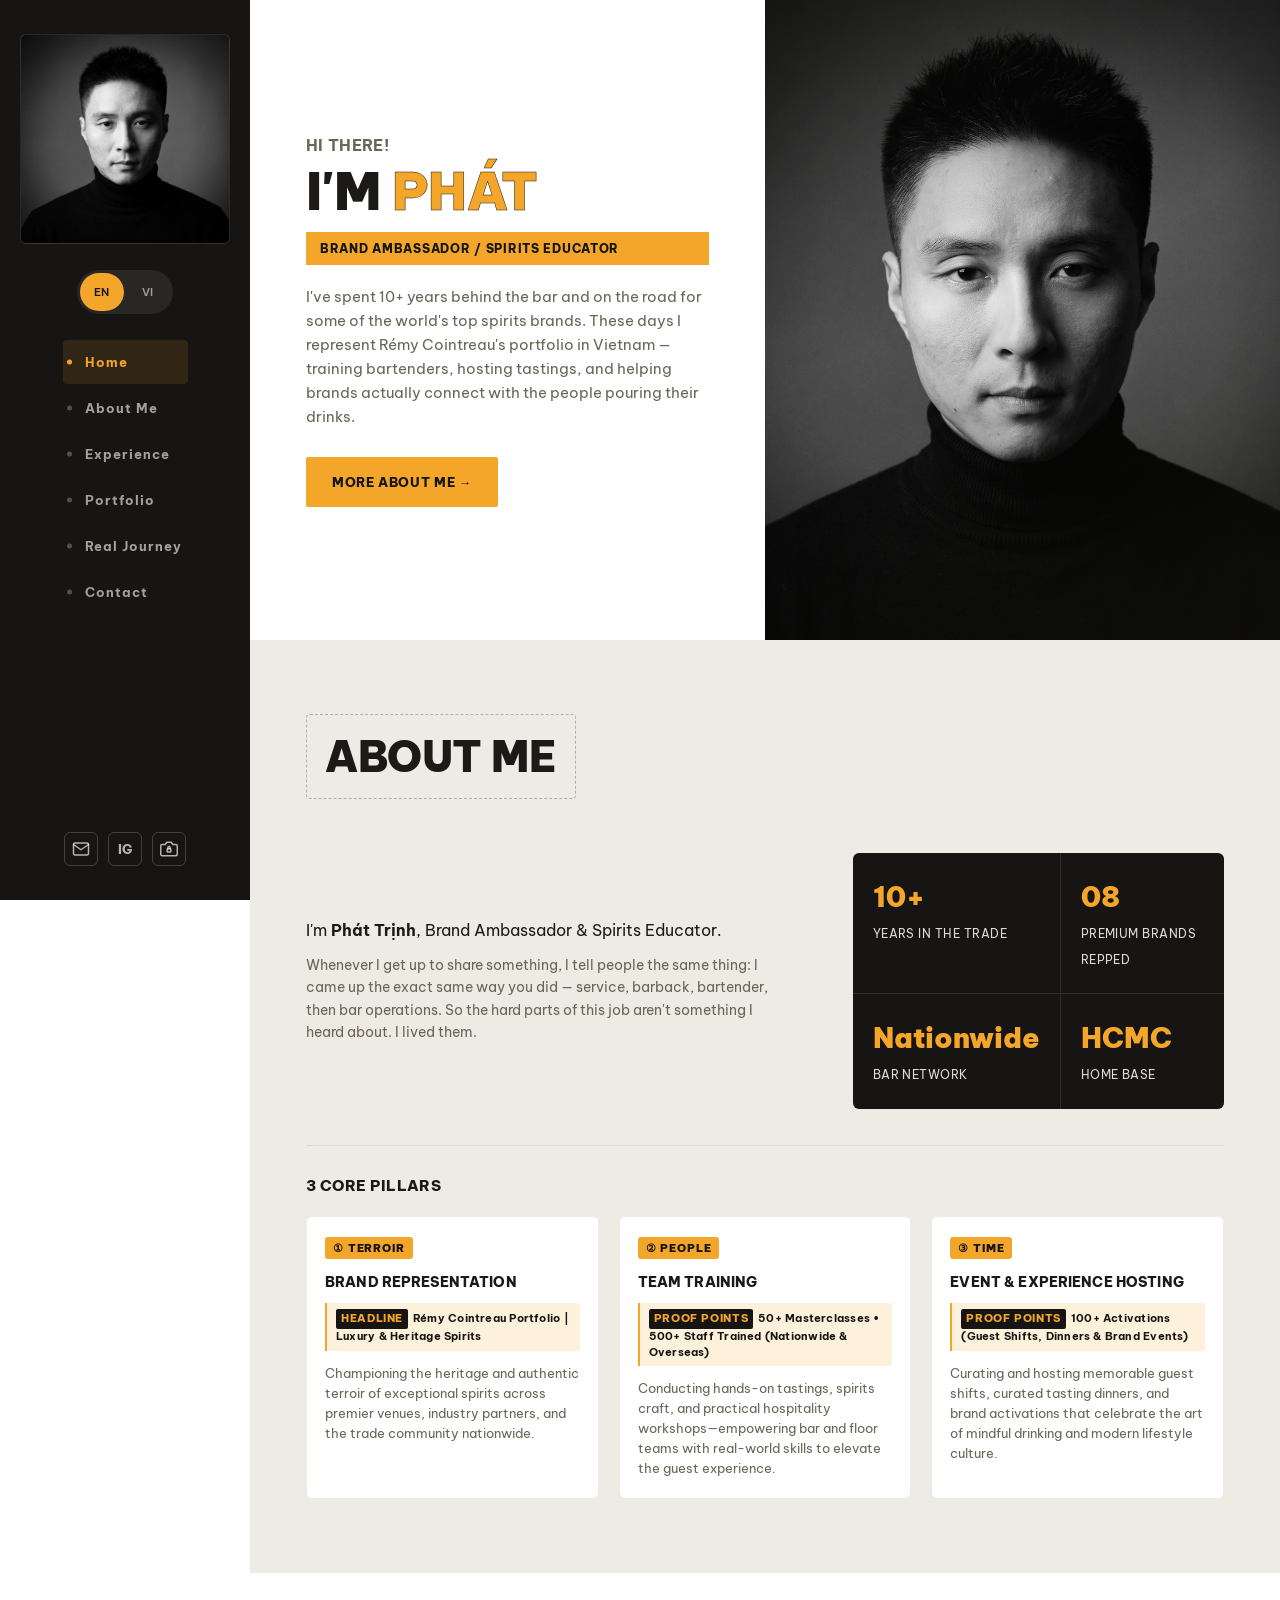
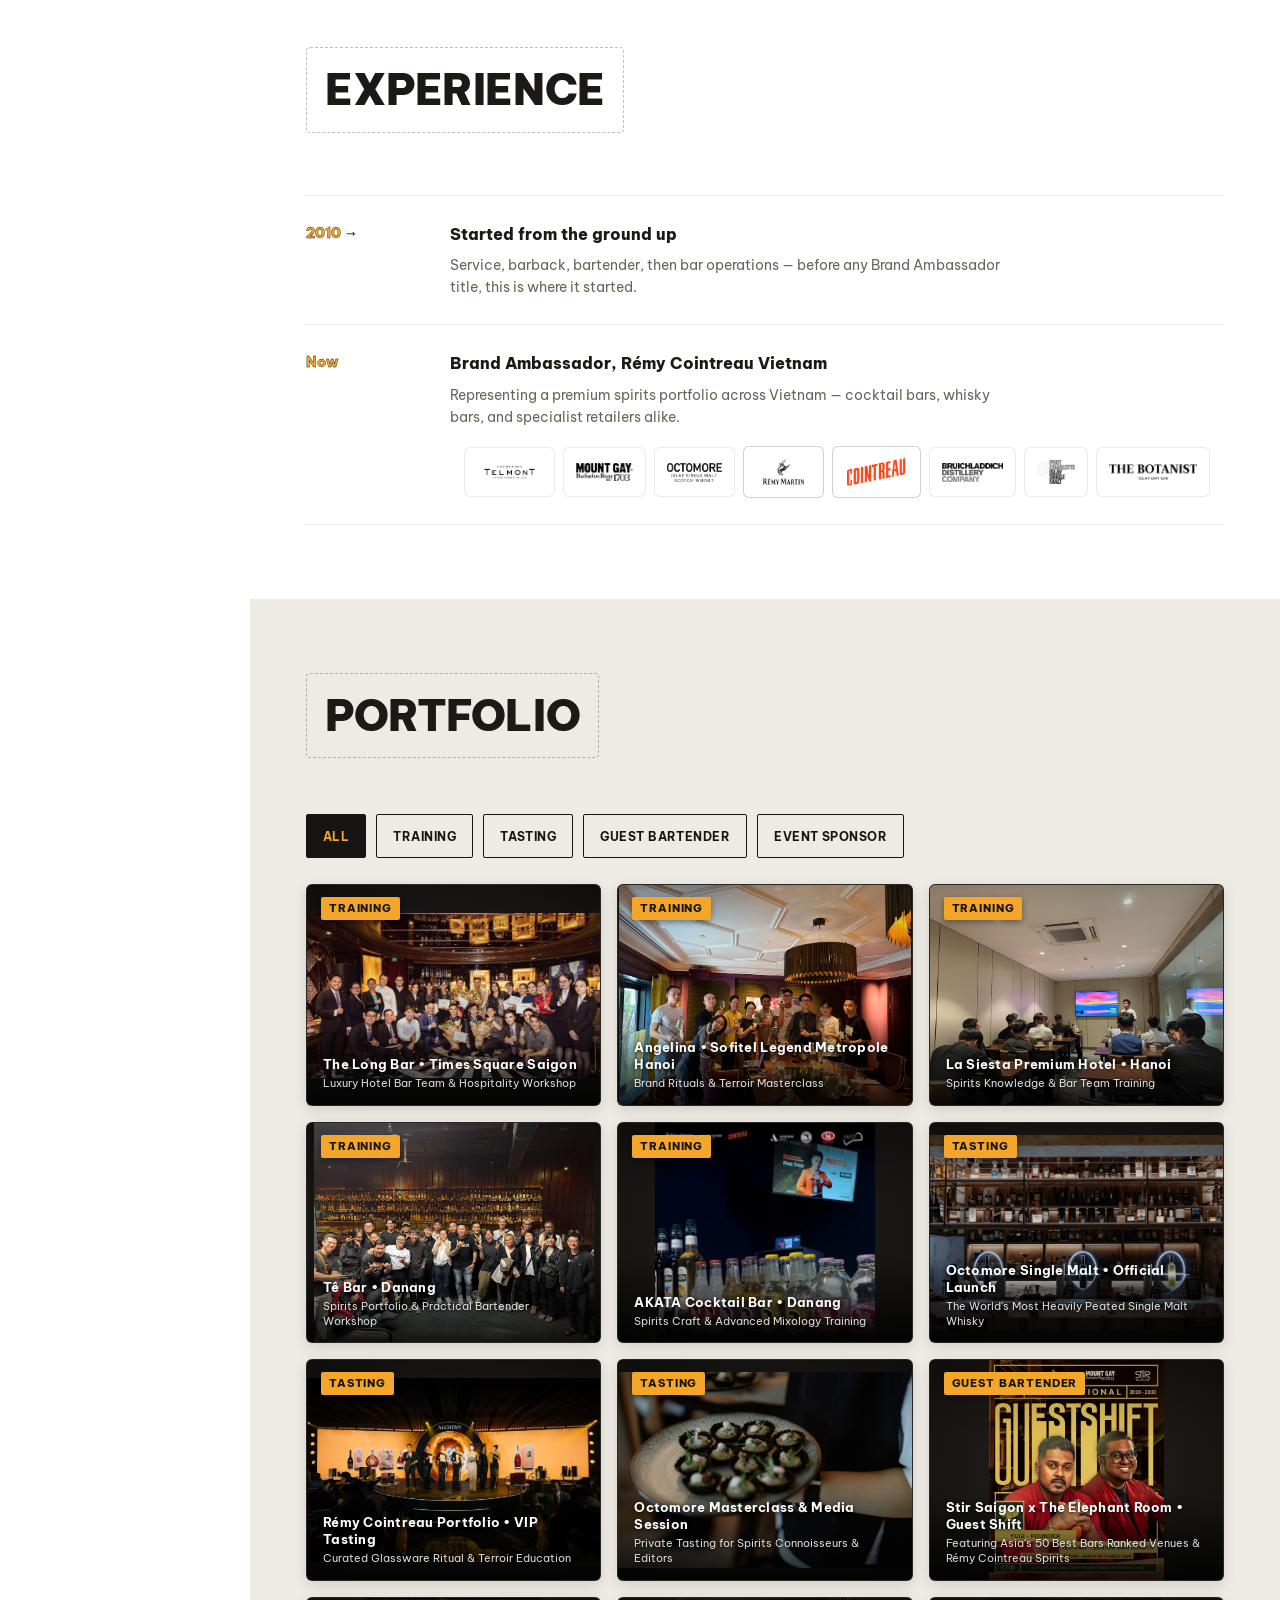
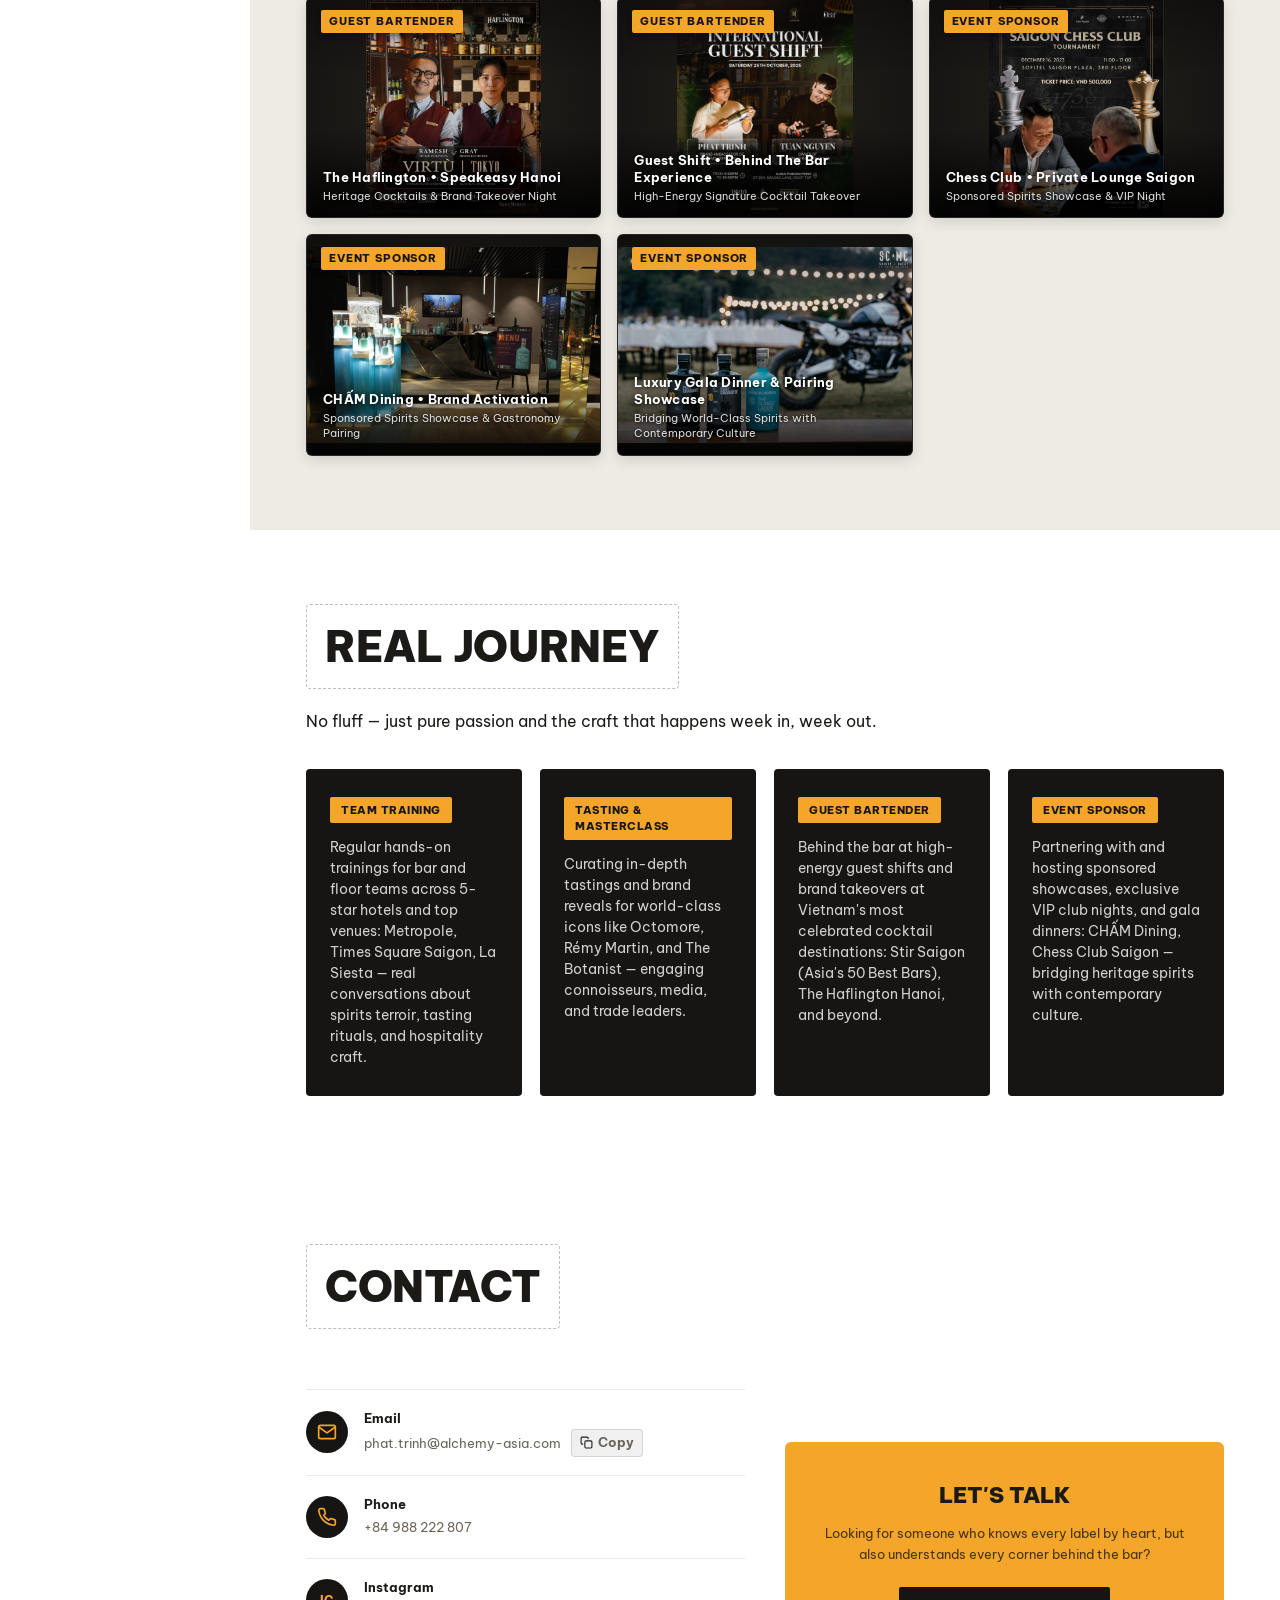
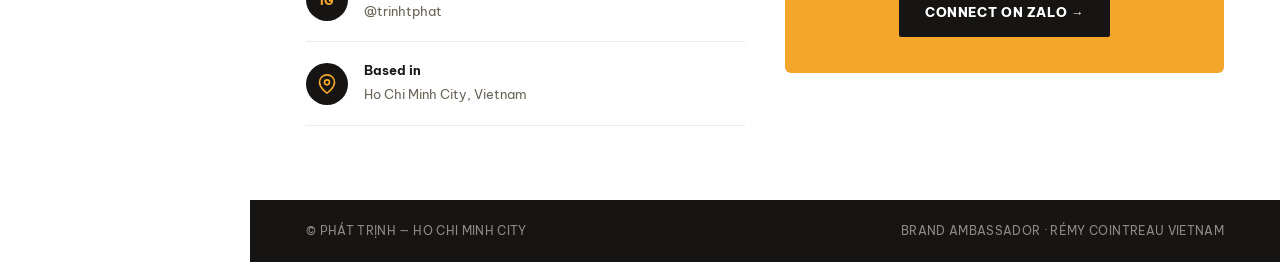
==== index.html @ d24bd0a7 "Feat: Auto-redirect to Drive vault on 4-digit passcode input without pressing Enter" ====
<!DOCTYPE html>
<html lang="vi">
<head>
  <meta charset="UTF-8">
  <meta name="viewport" content="width=device-width, initial-scale=1.0">
  <title>Phát Trịnh — Brand Ambassador</title>
  <link rel="stylesheet" href="https://fonts.googleapis.com/css2?family=Be+Vietnam+Pro:wght@400;500;600;700;800;900&display=swap">
  <style>
  :root{
    --yellow:#F4A62A;
    --black:#161513;
    --white:#FFFFFF;
    --grey:#EEEBE4;
    --grey-2:#DAD5C9;
    --text:#1B1A17;
    --muted:#6B6558;
    --line:#00000014;
    --font-head:'Be Vietnam Pro', 'Arial Black', sans-serif;
    --font-body:'Be Vietnam Pro', 'Segoe UI', Helvetica, Arial, sans-serif;
  }
  *{box-sizing:border-box;}
  html{scroll-behavior:smooth;}
  body{
    margin:0;background:var(--white);color:var(--text);
    font-family:var(--font-body);line-height:1.6;-webkit-font-smoothing:antialiased;
  }
  a{color:inherit;}
  img{display:block;max-width:100%;}
  .container{max-width:1200px;margin:0 auto;}

  /* ---------- shell: sidebar + content ---------- */
  .shell{display:grid;grid-template-columns:250px 1fr;min-height:100vh;}
  .sidebar{
    background:var(--black);color:var(--white);
    position:sticky;top:0;height:100vh;
    display:flex;flex-direction:column;align-items:center;
    padding:34px 20px;gap:26px;
  }
  .avatar{
    width:100%;aspect-ratio:1/1;border-radius:6px;
    background:
      linear-gradient(160deg, #2a2823 0%, #161513 60%),
      repeating-linear-gradient(135deg, transparent 0 8px, rgba(244,166,42,0.06) 8px 16px);
    border:1px solid rgba(255,255,255,0.08);
    display:flex;align-items:center;justify-content:center;position:relative;overflow:hidden;
  }
  .avatar img{width:100%;height:100%;object-fit:cover;object-position:center 18%;display:block;}

  .lang-toggle{
    display:flex;background:rgba(255,255,255,0.08);border-radius:999px;padding:3px;gap:2px;
  }
  .lang-toggle button{
    border:none;background:transparent;color:rgba(255,255,255,0.55);
    font-family:var(--font-body);font-weight:600;font-size:11px;letter-spacing:0.04em;
    padding:6px 13px;border-radius:999px;cursor:pointer;transition:all .15s ease;
  }
  .lang-toggle button.active{background:var(--yellow);color:var(--black);}

  .sidenav{list-style:none;margin:0;padding:0;display:flex;flex-direction:column;gap:2px;width:100%;}
  .sidenav li{position:relative;}
  .sidenav a{
    display:block;text-decoration:none;color:rgba(255,255,255,0.6);
    font-family:var(--font-head);font-weight:700;font-size:12.5px;letter-spacing:0.08em;
    padding:11px 6px 11px 22px;border-radius:4px;transition:color .15s ease;
  }
  .sidenav a::before{
    content:"";position:absolute;left:4px;top:50%;transform:translateY(-50%);
    width:5px;height:5px;border-radius:50%;background:rgba(255,255,255,0.25);
  }
  .sidenav a:hover, .sidenav a.active{color:var(--yellow);}
  .sidenav a.active::before, .sidenav a:hover::before{background:var(--yellow);}

  .side-foot{margin-top:auto;display:flex;gap:10px;align-items:center;justify-content:center;flex-wrap:nowrap;}
  .side-foot a, .side-foot button{
    width:34px;height:34px;min-width:34px;min-height:34px;border-radius:6px;border:1px solid rgba(255,255,255,0.18);
    background:transparent;display:inline-flex;align-items:center;justify-content:center;color:rgba(255,255,255,0.68);
    text-decoration:none;font-size:12.5px;font-family:var(--font-head);font-weight:800;transition:all .2s cubic-bezier(0.16, 1, 0.3, 1);
    cursor:pointer;padding:0;line-height:1;box-sizing:border-box;flex-shrink:0;
  }
  .side-foot a:hover, .side-foot button:hover{
    border-color:var(--yellow);color:var(--yellow);background:rgba(244,166,42,0.08);transform:translateY(-2px);
    box-shadow:0 4px 12px rgba(244,166,42,0.2);
  }
  .side-foot a:active, .side-foot button:active{transform:scale(0.94);}
  .side-foot a:focus-visible, .side-foot button:focus-visible{
    outline:2px solid var(--yellow) !important;outline-offset:2px !important;
  }

  main{min-width:0;}
  section{padding:74px 56px;}
  .eyebrow-box{
    display:inline-block;border:1.5px dashed rgba(0,0,0,0.25);border-radius:4px;
    padding:8px 18px;margin-bottom:26px;
  }
  h2.section-title{
    font-family:var(--font-head);font-weight:900;font-size:clamp(28px,3.4vw,42px);
    margin:0;letter-spacing:-0.01em;text-transform:uppercase;
  }

  /* ---------- HERO ---------- */
  .hero{padding:0;display:grid;grid-template-columns:1fr 1fr;min-height:640px;}
  .hero-left{padding:74px 56px;display:flex;flex-direction:column;justify-content:center;}
  .hi{font-family:var(--font-head);font-weight:700;font-size:16px;letter-spacing:0.02em;margin:0 0 6px;color:var(--muted);}
  .hero h1{
    font-family:var(--font-head);font-weight:900;font-size:clamp(34px,4.4vw,52px);
    margin:0 0 14px;line-height:1.02;letter-spacing:-0.01em;
  }
  .hero h1 .hl{color:var(--yellow);-webkit-text-stroke:0.5px var(--black);}
  .role-badge{
    display:inline-block;background:var(--yellow);color:var(--black);
    font-family:var(--font-head);font-weight:800;font-size:12px;letter-spacing:0.06em;
    padding:7px 14px;margin-bottom:20px;
  }
  .hero p.lead{font-size:15px;color:var(--muted);max-width:46ch;margin:0 0 28px;}
  .btn{
    display:inline-flex;align-items:center;gap:10px;width:fit-content;
    background:var(--yellow);color:var(--black);text-decoration:none;
    font-family:var(--font-head);font-weight:800;font-size:12.5px;letter-spacing:0.05em;
    padding:15px 26px;border-radius:2px;transition:transform .15s ease;
  }
  .btn:hover{transform:translateY(-2px);}
  .hero-right{
    background:linear-gradient(155deg,#2a2823,#161513);
    position:relative;overflow:hidden;display:flex;align-items:flex-end;justify-content:center;
  }
  .hero-right img{
    position:absolute;inset:0;width:100%;height:100%;object-fit:cover;object-position:center 20%;
  }
  .hero-right::after{
    content:"";position:absolute;inset:0;
    background:linear-gradient(155deg, rgba(22,21,19,0.42) 0%, rgba(22,21,19,0.05) 45%, rgba(22,21,19,0.55) 100%);
    pointer-events:none;
  }

  /* ---------- ABOUT ---------- */
  .about{background:var(--grey);}
  .about-grid{
    display:grid;
    grid-template-columns:1.15fr 0.85fr;
    gap:44px;
    margin-top:28px;
    align-items:center;
  }
  .about p.role{font-size:16px;margin:0 0 12px;line-height:1.5;}
  .about p.role b{font-family:var(--font-head);}
  .about p.desc{color:var(--muted);font-size:14px;max-width:52ch;margin:0;line-height:1.6;}
  .stat-block{
    background:var(--black);color:var(--white);border-radius:6px;
    display:grid;grid-template-columns:1fr 1fr;
  }
  .stat-block .cell{padding:22px 20px;border-right:1px solid rgba(255,255,255,0.1);border-bottom:1px solid rgba(255,255,255,0.1);}
  .stat-block .cell:nth-child(2n){border-right:none;}
  .stat-block .cell:nth-child(3),.stat-block .cell:nth-child(4){border-bottom:none;}
  .stat-block .n{font-family:var(--font-head);font-weight:900;color:var(--yellow);font-size:clamp(22px,2.4vw,28px);display:block;}
  .stat-block .d{font-size:10.5px;letter-spacing:0.04em;text-transform:uppercase;color:rgba(255,255,255,0.65);margin-top:5px;}

  .whatido{
    margin-top:36px;
    padding-top:28px;
    border-top:1px solid var(--line);
  }
  .whatido h3{font-family:var(--font-head);font-weight:800;font-size:15px;text-transform:uppercase;margin:0 0 18px;letter-spacing:0.03em;}
  .wd-grid{display:grid;grid-template-columns:repeat(3,1fr);gap:20px;}
  .wd-item{
    background:var(--white);
    border:1px solid var(--line);
    border-radius:6px;
    padding:20px 18px;
    display:flex;
    flex-direction:column;
    transition:transform .15s ease,box-shadow .15s ease,border-color .15s ease;
  }
  .wd-item:hover{
    transform:translateY(-2px);
    border-color:rgba(0,0,0,0.22);
    box-shadow:0 6px 18px rgba(0,0,0,0.06);
  }
  .wd-item .pillar-kicker{
    display:inline-flex;
    align-items:center;
    gap:6px;
    align-self:flex-start;
    font-family:var(--font-head);
    font-weight:900;
    font-size:10.5px;
    letter-spacing:0.08em;
    text-transform:uppercase;
    color:var(--black);
    background:var(--yellow);
    padding:3px 8px;
    border-radius:3px;
    margin-bottom:12px;
  }
  .wd-item .wd-header{
    display:flex;
    align-items:center;
    margin-bottom:10px;
    min-height:22px;
  }
  .wd-item h4{
    font-family:var(--font-head);font-weight:800;font-size:13.5px;
    margin:0;text-transform:uppercase;line-height:1.3;letter-spacing:0.01em;
    color:var(--text);
  }
  .wd-item .wd-tag{
    font-family:var(--font-head);font-weight:700;font-size:11px;letter-spacing:0.02em;
    color:var(--black);background:rgba(244,166,42,0.16);border-left:2.5px solid var(--yellow);
    padding:6px 9px;margin:0 0 12px;line-height:1.45;border-radius:0 3px 3px 0;
  }
  .wd-item .wd-tag .badge{
    display:inline-block;background:var(--black);color:var(--yellow);
    font-family:var(--font-head);font-weight:800;font-size:10.5px;
    letter-spacing:0.06em;text-transform:uppercase;padding:2px 5px;
    border-radius:2px;margin-right:5px;vertical-align:baseline;
  }
  .wd-item p{
    font-size:12.5px;color:var(--muted);margin:0;line-height:1.6;flex-grow:1;
  }

  /* ---------- EXPERIENCE ---------- */
  .timeline{margin-top:36px;display:flex;flex-direction:column;}
  .t-item{display:grid;grid-template-columns:120px 1fr;gap:24px;padding:26px 0;border-top:1px solid var(--line);}
  .t-item:last-child{border-bottom:1px solid var(--line);}
  .t-item .when{font-family:var(--font-head);font-weight:800;color:var(--yellow);font-size:14px;-webkit-text-stroke:0.4px var(--black);}
  .t-item h4{font-family:var(--font-head);font-weight:800;font-size:16px;margin:0 0 8px;}
  .t-item p{font-size:13.5px;color:var(--muted);margin:0;max-width:64ch;}
  /* ---------- BRAND LOGOS: HARMONIOUS OPTICAL ALIGNMENT & CENTER ANCHOR ---------- */
  .brand-logos{
    display:flex;flex-wrap:nowrap;gap:8px;margin-top:18px;
    align-items:center;justify-content:center;
  }
  .brand-logos .lg{
    height:50px;display:flex;align-items:center;justify-content:center;
    background:var(--white);border:1px solid var(--line);border-radius:6px;
    padding:0 12px;flex-shrink:0;
    transition:transform .18s ease,border-color .18s ease,box-shadow .18s ease;
  }
  .brand-logos .lg:hover{
    transform:translateY(-2px);border-color:rgba(0,0,0,0.25);
    box-shadow:0 4px 14px rgba(0,0,0,0.06);
  }

  /* Core House Center Anchors: Rémy Martin & Cointreau (Clean & Elegant) */
  .brand-logos .lg.lg-anchor{
    height:52px;padding:0 14px;
    border:1px solid rgba(0,0,0,0.18);
    background:var(--white);
  }

  /* Optical Sizing: Equal Perceived Area */
  .brand-logos .lg img{
    width:auto;height:auto;object-fit:contain;display:block;
  }
  .brand-logos .lg-remy img{max-height:36px;max-width:52px;}
  .brand-logos .lg-cointreau img{max-height:28px;max-width:62px;}
  .brand-logos .lg-telmont img{max-height:16px;max-width:68px;}
  .brand-logos .lg-mountgay img{max-height:18px;max-width:62px;}
  .brand-logos .lg-octomore img{max-height:19px;max-width:60px;}
  .brand-logos .lg-bruichladdich img{max-height:19px;max-width:66px;}
  .brand-logos .lg-portcharlotte img{max-height:24px;max-width:52px;}
  .brand-logos .lg-botanist img{max-height:16px;max-width:88px;}

  /* Desktop Symmetrical Sequence: Rémy Martin & Cointreau at Visual Center, Islay Trio Adjacent */
  .brand-logos .lg-telmont{order:1;}
  .brand-logos .lg-mountgay{order:2;}
  .brand-logos .lg-octomore{order:3;}
  .brand-logos .lg-remy{order:4;}
  .brand-logos .lg-cointreau{order:5;}
  .brand-logos .lg-bruichladdich{order:6;}
  .brand-logos .lg-portcharlotte{order:7;}
  .brand-logos .lg-botanist{order:8;}

  /* Mobile/Tablet Responsiveness: Clean symmetrical rows with Islay Trio grouped */
  @media (max-width:920px){
    .brand-logos{flex-wrap:wrap;gap:8px;justify-content:center;}
    .brand-logos .lg{flex:0 0 calc(33.333% - 6px);height:46px;padding:0 8px;}
    .brand-logos .lg.lg-remy{order:1 !important;flex:0 0 calc(50% - 4px);height:50px;}
    .brand-logos .lg.lg-cointreau{order:2 !important;flex:0 0 calc(50% - 4px);height:50px;}
    .brand-logos .lg-telmont{order:3 !important;}
    .brand-logos .lg-mountgay{order:4 !important;}
    .brand-logos .lg-octomore{order:5 !important;}
    .brand-logos .lg-bruichladdich{order:6 !important;}
    .brand-logos .lg-portcharlotte{order:7 !important;}
    .brand-logos .lg-botanist{order:8 !important;}
  }
  @media (max-width:540px){
    .brand-logos{gap:6px;}
    .brand-logos .lg{flex:0 0 calc(33.333% - 4px);height:44px;padding:0 4px;}
    .brand-logos .lg.lg-remy{flex:0 0 calc(50% - 3px);height:46px;}
    .brand-logos .lg.lg-cointreau{flex:0 0 calc(50% - 3px);height:46px;}
    .brand-logos .lg-botanist img{max-width:76px;}
    .brand-logos .lg-bruichladdich img{max-width:60px;}
    .brand-logos .lg-portcharlotte img{max-height:22px;max-width:46px;}
  }
  .brand-logos .lg.tbd{border:1.5px dashed var(--grey-2);background:transparent;padding:0 16px;}
  .brand-logos .lg.tbd span{font-family:var(--font-body);font-weight:700;font-size:10.5px;letter-spacing:0.05em;color:var(--muted);text-transform:uppercase;}

  /* ---------- PORTFOLIO / GALLERY (3 PILLARS & REAL PROOF) ---------- */
  .portfolio{background:var(--grey);}
  .filters{display:flex;gap:10px;flex-wrap:wrap;margin:30px 0 26px;}
  .filters button{
    font-family:var(--font-head);font-weight:700;font-size:11.5px;letter-spacing:0.04em;
    background:transparent;border:1.5px solid var(--black);color:var(--black);
    padding:9px 16px;border-radius:2px;cursor:pointer;text-transform:uppercase;
    transition:all 0.2s ease;
  }
  .filters button.active{background:var(--black);color:var(--yellow);}
  .filters button:hover:not(.active){background:rgba(0,0,0,0.06);}
  .gallery{display:grid;grid-template-columns:repeat(3,1fr);gap:16px;}
  @media(max-width:900px){
    .gallery{grid-template-columns:repeat(2,1fr);gap:14px;}
  }
  @media(max-width:600px){
    .gallery{grid-template-columns:1fr;gap:14px;}
  }
  .g-tile{
    position:relative;aspect-ratio:4/3;border-radius:6px;overflow:hidden;
    background:#161513;
    background:radial-gradient(circle at center, #24211d 0%, #141311 100%);
    border:1px solid rgba(255,255,255,0.08);
    box-shadow:0 4px 14px rgba(0,0,0,0.12);
    transition:transform 0.25s ease, box-shadow 0.25s ease, border-color 0.25s ease;
    cursor:pointer;
    display:flex;align-items:center;justify-content:center;
  }
  .g-tile:hover{
    transform:translateY(-4px);
    box-shadow:0 12px 28px rgba(0,0,0,0.3);
    border-color:rgba(244,166,42,0.35);
  }
  .g-tile img{
    width:100%;height:100%;object-fit:contain;object-position:center;display:block;
    transition:transform 0.35s ease;
  }
  .g-tile:hover img{transform:scale(1.03);}
  .g-overlay{
    position:absolute;inset:0;
    background:linear-gradient(180deg, rgba(0,0,0,0.25) 0%, transparent 35%, transparent 60%, rgba(0,0,0,0.88) 100%);
    display:flex;flex-direction:column;justify-content:flex-end;align-items:flex-start;
    padding:14px 16px;gap:3px;
    pointer-events:none;
    box-sizing:border-box;
    transition:background 0.25s ease;
  }
  .g-tile:hover .g-overlay{
    background:linear-gradient(180deg, rgba(0,0,0,0.35) 0%, transparent 30%, transparent 55%, rgba(0,0,0,0.94) 100%);
  }
  .g-overlay .cat{
    position:absolute;top:12px;left:14px;
    display:inline-block;
    font-family:var(--font-head);font-weight:800;font-size:10.5px;letter-spacing:0.08em;
    background:var(--yellow);color:var(--black);padding:3px 8px;border-radius:2px;text-transform:uppercase;
    box-shadow:0 2px 6px rgba(0,0,0,0.4);
  }
  .g-overlay .lbl{
    display:block;
    font-family:var(--font-head);font-weight:700;font-size:13px;color:var(--white);
    letter-spacing:0.02em;line-height:1.3;
    text-shadow:0 1px 4px rgba(0,0,0,0.9);
  }
  .g-overlay .sublbl{
    display:block;
    font-size:11px;color:rgba(255,255,255,0.85);line-height:1.35;
    text-shadow:0 1px 3px rgba(0,0,0,0.9);
  }
  .g-tile.g-hidden{display:none !important;}

  /* ---------- SOCIAL PROOF ---------- */
  .proof-grid{display:grid;grid-template-columns:repeat(4,1fr);gap:18px;margin-top:34px;}
  @media(max-width:1024px){
    .proof-grid{grid-template-columns:repeat(2,1fr);gap:16px;}
  }
  @media(max-width:600px){
    .proof-grid{grid-template-columns:1fr;gap:14px;}
  }
  .proof-card{
    background:var(--black);color:var(--white);border-radius:4px;padding:28px 24px;
    display:flex;flex-direction:column;gap:14px;
  }
  .proof-card .tag{
    align-self:flex-start;background:var(--yellow);color:var(--black);
    font-family:var(--font-head);font-weight:800;font-size:10.5px;letter-spacing:0.05em;
    padding:5px 11px;border-radius:2px;text-transform:uppercase;
  }
  .proof-card p{font-size:13.5px;color:rgba(255,255,255,0.8);margin:0;line-height:1.55;}
  .proof-card .stars{color:var(--yellow);font-size:13px;letter-spacing:2px;}

  /* ---------- CONTACT ---------- */
  .contact-grid{display:grid;grid-template-columns:1fr 1fr;gap:40px;margin-top:34px;align-items:center;}
  .contact-row{display:flex;align-items:center;gap:16px;padding:18px 0;border-top:1px solid var(--line);}
  .contact-row:last-child{border-bottom:1px solid var(--line);}
  .contact-row .ico{
    width:42px;height:42px;border-radius:50%;background:var(--black);color:var(--yellow);
    display:flex;align-items:center;justify-content:center;font-size:16px;flex:0 0 auto;
  }
  .contact-row .txt b{display:block;font-family:var(--font-head);font-weight:700;font-size:13px;}
  .contact-row .txt span{font-size:12.5px;color:var(--muted);}
  .contact-cta{background:var(--yellow);border-radius:6px;padding:36px;text-align:center;}
  .contact-cta h3{font-family:var(--font-head);font-weight:900;font-size:22px;margin:0 0 10px;text-transform:uppercase;}
  .contact-cta p{font-size:13px;color:rgba(0,0,0,0.7);margin:0 0 22px;}
  .contact-cta .btn{background:var(--black);color:var(--white);}

  footer.pagefoot{
    background:var(--black);color:rgba(255,255,255,0.5);
    font-family:var(--font-body);font-size:11.5px;letter-spacing:0.03em;
    padding:22px 56px;display:flex;justify-content:space-between;flex-wrap:wrap;gap:10px;
  }

  /* hide the inactive language regardless of any component's own display rule */
  [data-lang]:not(.lang-active){display:none !important;}

  @media (max-width:920px){
    .shell{grid-template-columns:1fr;}
    .sidebar{position:relative;height:auto;flex-direction:row;align-items:center;padding:16px 20px;overflow-x:auto;}
    .avatar{display:none;}
    .sidenav{flex-direction:row;gap:4px;}
    .sidenav a{padding:8px 10px;font-size:11px;white-space:nowrap;}
    .sidenav a::before{display:none;}
    .side-foot{display:flex;margin:0 0 0 auto;gap:8px;align-items:center;flex-shrink:0;flex-wrap:nowrap;}
    .hero{grid-template-columns:1fr;}
    .hero-right{
      min-height:460px;
      height:78vw;
      max-height:540px;
      order:-1;
      position:relative;
      overflow:hidden;
    }
    .hero-right img{
      position:absolute;
      inset:0;
      width:100%;
      height:100%;
      object-fit:cover;
      object-position:center 20%;
    }
    section{padding:52px 22px;}
    .about-grid,.contact-grid{grid-template-columns:1fr;gap:24px;}
    .gallery,.proof-grid{grid-template-columns:1fr 1fr;}
    .wd-grid{grid-template-columns:1fr;gap:16px;}
  }
  @media (max-width:560px){
    .wd-grid,.gallery,.proof-grid,.stat-block{grid-template-columns:1fr;}
  }

  /* ---------- LIGHTBOX MODAL ---------- */
  .lightbox-modal {
    position: fixed;
    inset: 0;
    z-index: 999999;
    background: rgba(10, 9, 8, 0.96);
    backdrop-filter: blur(16px);
    -webkit-backdrop-filter: blur(16px);
    display: flex;
    flex-direction: column;
    justify-content: space-between;
    opacity: 0;
    pointer-events: none;
    transition: opacity 0.25s ease;
    user-select: none;
    overflow: hidden;
  }
  .lightbox-modal.active {
    opacity: 1;
    pointer-events: auto;
  }
  .lb-header {
    position: relative;
    flex: 0 0 auto;
    padding: 16px 28px;
    display: flex;
    align-items: center;
    justify-content: space-between;
    z-index: 10;
    background: linear-gradient(180deg, rgba(0,0,0,0.65) 0%, transparent 100%);
  }
  .lb-meta {
    display: flex;
    align-items: center;
    gap: 12px;
  }
  .lb-cat-badge {
    font-family: var(--font-head);
    font-weight: 800;
    font-size: 10.5px;
    letter-spacing: 0.08em;
    background: var(--yellow);
    color: var(--black);
    padding: 5px 12px;
    border-radius: 3px;
    text-transform: uppercase;
  }
  .lb-counter {
    font-family: var(--font-head);
    font-weight: 700;
    font-size: 13px;
    letter-spacing: 0.06em;
    color: var(--white);
    background: rgba(255,255,255,0.12);
    border: 1px solid rgba(255,255,255,0.18);
    padding: 4px 14px;
    border-radius: 999px;
  }
  .lb-close-btn {
    background: rgba(255,255,255,0.1);
    border: 1px solid rgba(255,255,255,0.2);
    color: var(--white);
    width: 42px;
    height: 42px;
    border-radius: 50%;
    display: flex;
    align-items: center;
    justify-content: center;
    font-size: 18px;
    cursor: pointer;
    transition: all 0.2s ease;
    line-height: 1;
  }
  .lb-close-btn:hover {
    background: var(--yellow);
    color: var(--black);
    border-color: var(--yellow);
    transform: scale(1.08);
  }
  .lb-stage {
    position: relative;
    flex: 1 1 auto;
    min-height: 0;
    display: flex;
    align-items: center;
    justify-content: center;
    width: 100%;
    padding: 6px 74px;
    box-sizing: border-box;
    overflow: hidden;
    z-index: 5;
  }
  .lb-image-wrapper {
    max-width: 100%;
    max-height: 100%;
    height: 100%;
    display: flex;
    align-items: center;
    justify-content: center;
    position: relative;
  }
  .lb-img {
    max-width: 100%;
    max-height: 100%;
    width: auto;
    height: auto;
    object-fit: contain;
    border-radius: 6px;
    box-shadow: 0 16px 50px rgba(0,0,0,0.85), 0 0 0 1px rgba(255,255,255,0.12);
    transition: opacity 0.18s ease, transform 0.18s ease;
    will-change: opacity, transform;
  }
  .lb-arrow {
    position: absolute;
    top: 50%;
    transform: translateY(-50%);
    background: rgba(25, 23, 20, 0.75);
    border: 1px solid rgba(255,255,255,0.2);
    color: var(--white);
    width: 52px;
    height: 52px;
    border-radius: 50%;
    display: flex;
    align-items: center;
    justify-content: center;
    font-size: 24px;
    cursor: pointer;
    transition: all 0.2s ease;
    z-index: 10;
  }
  .lb-arrow:hover {
    background: var(--yellow);
    color: var(--black);
    border-color: var(--yellow);
    transform: translateY(-50%) scale(1.1);
  }
  .lb-prev { left: 16px; }
  .lb-next { right: 16px; }

  .lb-footer {
    position: relative;
    flex: 0 0 auto;
    padding: 12px 28px 18px;
    text-align: center;
    z-index: 10;
    background: linear-gradient(0deg, rgba(0,0,0,0.7) 0%, transparent 100%);
    display: flex;
    flex-direction: column;
    align-items: center;
    gap: 3px;
  }
  .lb-title {
    font-family: var(--font-head);
    font-weight: 700;
    font-size: clamp(15px, 2vw, 18px);
    color: var(--white);
    letter-spacing: 0.02em;
    line-height: 1.3;
  }
  .lb-subtitle {
    font-size: clamp(12px, 1.4vw, 13.5px);
    color: rgba(255,255,255,0.8);
    line-height: 1.4;
    max-width: 700px;
  }

  /* Gallery interactive polish */
  .gallery .g-tile {
    cursor: pointer;
    position: relative;
  }
  .gallery .g-tile::after {
    content: '⤢';
    position: absolute;
    top: 12px;
    right: 12px;
    width: 30px;
    height: 30px;
    border-radius: 50%;
    background: rgba(22, 21, 19, 0.7);
    color: var(--white);
    display: flex;
    align-items: center;
    justify-content: center;
    font-size: 15px;
    opacity: 0;
    transform: scale(0.85);
    transition: all 0.2s ease;
    pointer-events: none;
    z-index: 3;
    border: 1px solid rgba(255,255,255,0.25);
  }
  .gallery .g-tile:hover::after {
    opacity: 1;
    transform: scale(1);
  }

  /* Mobile Adjustments */
  @media (max-width: 768px) {
    .lb-header {
      padding: 12px 16px;
    }
    .lb-stage {
      padding: 4px 10px;
    }
    .lb-arrow {
      width: 40px;
      height: 40px;
      font-size: 19px;
      background: rgba(25, 23, 20, 0.85);
    }
    .lb-prev { left: 6px; }
    .lb-next { right: 6px; }
    .lb-footer {
      padding: 10px 16px 14px;
    }
    .lb-title {
      font-size: 14.5px;
    }
    .lb-subtitle {
      font-size: 11.5px;
    }
  }



  /* ---------- OFFICIAL MEDIA ASSETS CTA & PASSCODE MODAL (WARM AMBER & OAK) ---------- */
  .portfolio-cta-wrap {
    margin-top: 36px;
    display: flex;
    justify-content: center;
    align-items: center;
  }
  .btn-media-assets {
    display: inline-flex;
    align-items: center;
    justify-content: center;
    gap: 10px;
    background: #1A1412;
    border: 1.5px solid #D48B38;
    color: #F5EFE6;
    font-family: var(--font-head);
    font-weight: 700;
    font-size: 13px;
    letter-spacing: 0.05em;
    padding: 14px 30px;
    border-radius: 4px;
    cursor: pointer;
    text-decoration: none;
    box-shadow: 0 4px 16px rgba(0, 0, 0, 0.25), inset 0 1px 0 rgba(255, 255, 255, 0.05);
    transition: all 0.25s cubic-bezier(0.16, 1, 0.3, 1);
    min-height: 48px;
  }
  .btn-media-assets:hover {
    background: #251B17;
    border-color: #E59F4C;
    color: #FFFFFF;
    box-shadow: 0 8px 24px rgba(212, 139, 56, 0.32), 0 0 0 1px rgba(212, 139, 56, 0.35);
    transform: translateY(-2px);
  }
  .btn-media-assets:active {
    transform: translateY(0) scale(0.98);
    box-shadow: 0 3px 10px rgba(212, 139, 56, 0.2);
  }
  .btn-media-assets:focus-visible {
    outline: 2px solid #D48B38 !important;
    outline-offset: 3px !important;
  }

  /* Passcode Modal */
  .passcode-modal {
    position: fixed;
    inset: 0;
    z-index: 999999;
    display: flex;
    align-items: center;
    justify-content: center;
    padding: 20px;
    opacity: 0;
    visibility: hidden;
    transition: opacity 0.26s cubic-bezier(0.16, 1, 0.3, 1), visibility 0.26s;
  }
  .passcode-modal.active {
    opacity: 1;
    visibility: visible;
  }
  .passcode-backdrop {
    position: absolute;
    inset: 0;
    background: rgba(14, 11, 9, 0.82);
    backdrop-filter: blur(8px);
    -webkit-backdrop-filter: blur(8px);
    cursor: pointer;
  }
  .passcode-dialog {
    position: relative;
    z-index: 1;
    width: 100%;
    max-width: 440px;
    background: #1A1412;
    background: radial-gradient(circle at 50% 0%, #291D17 0%, #17110F 100%);
    border: 1.5px solid #D48B38;
    border-radius: 8px;
    padding: 36px 30px 30px;
    box-shadow: 0 24px 60px rgba(0, 0, 0, 0.65), 0 0 35px rgba(212, 139, 56, 0.16);
    color: #F5EFE6;
    text-align: center;
    transform: scale(0.95) translateY(10px);
    transition: transform 0.26s cubic-bezier(0.16, 1, 0.3, 1);
  }
  .passcode-modal.active .passcode-dialog {
    transform: scale(1) translateY(0);
  }
  .passcode-close-btn {
    position: absolute;
    top: 14px;
    right: 14px;
    width: 36px;
    height: 36px;
    border-radius: 50%;
    background: rgba(255, 255, 255, 0.05);
    border: 1px solid rgba(255, 255, 255, 0.1);
    color: #D6CEC5;
    display: flex;
    align-items: center;
    justify-content: center;
    cursor: pointer;
    transition: all 0.2s ease;
    padding: 0;
  }
  .passcode-close-btn:hover {
    background: rgba(212, 139, 56, 0.2);
    border-color: #D48B38;
    color: #F5EFE6;
    transform: scale(1.05);
  }
  .passcode-close-btn:focus-visible {
    outline: 2px solid #D48B38 !important;
    outline-offset: 2px !important;
  }
  .passcode-badge-icon {
    width: 52px;
    height: 52px;
    border-radius: 50%;
    background: rgba(212, 139, 56, 0.12);
    border: 1.5px solid rgba(212, 139, 56, 0.35);
    color: #D48B38;
    display: inline-flex;
    align-items: center;
    justify-content: center;
    margin-bottom: 16px;
    box-shadow: 0 0 20px rgba(212, 139, 56, 0.18);
  }
  .passcode-title {
    font-family: var(--font-head);
    font-weight: 800;
    font-size: 21px;
    letter-spacing: 0.02em;
    color: #F5EFE6;
    margin: 0 0 10px;
    line-height: 1.25;
  }
  .passcode-desc {
    font-family: var(--font-body);
    font-size: 13.5px;
    line-height: 1.55;
    color: #BFA588;
    margin: 0 0 24px;
  }
  .passcode-form {
    display: flex;
    flex-direction: column;
    align-items: stretch;
  }
  .passcode-input-wrap {
    position: relative;
    margin-bottom: 6px;
  }
  .passcode-input {
    width: 100%;
    height: 56px;
    background: #110D0B;
    border: 1.5px solid rgba(212, 139, 56, 0.35);
    border-radius: 6px;
    color: #F5EFE6;
    font-family: var(--font-head);
    font-weight: 800;
    font-size: 28px;
    text-align: center;
    letter-spacing: 0.45em;
    padding-left: 0.45em;
    transition: all 0.2s ease;
    box-sizing: border-box;
  }
  .passcode-input::placeholder {
    color: rgba(212, 139, 56, 0.3);
    letter-spacing: 0.35em;
  }
  .passcode-input:focus {
    outline: none;
    border-color: #D48B38;
    box-shadow: 0 0 0 3px rgba(212, 139, 56, 0.25), 0 0 16px rgba(212, 139, 56, 0.15);
    background: #140F0D;
  }
  .passcode-input.is-error {
    border-color: #EF4444 !important;
    box-shadow: 0 0 0 3px rgba(239, 68, 68, 0.25) !important;
  }
  .passcode-error {
    font-size: 13px;
    color: #F87171;
    font-weight: 600;
    margin-top: 6px;
    margin-bottom: 16px;
    min-height: 20px;
    line-height: 1.4;
  }
  .passcode-submit-btn {
    width: 100%;
    height: 48px;
    background: linear-gradient(135deg, #D48B38 0%, #BA7324 100%);
    color: #1A1412;
    border: none;
    border-radius: 4px;
    font-family: var(--font-head);
    font-weight: 800;
    font-size: 13px;
    letter-spacing: 0.06em;
    cursor: pointer;
    display: inline-flex;
    align-items: center;
    justify-content: center;
    gap: 8px;
    box-shadow: 0 4px 16px rgba(212, 139, 56, 0.3);
    transition: all 0.2s ease;
    text-transform: uppercase;
  }
  .passcode-submit-btn:hover {
    background: linear-gradient(135deg, #E59F4C 0%, #C77E2B 100%);
    box-shadow: 0 6px 22px rgba(212, 139, 56, 0.42);
    transform: translateY(-1px);
  }
  .passcode-submit-btn:active {
    transform: scale(0.98);
    box-shadow: 0 2px 8px rgba(212, 139, 56, 0.25);
  }
  .passcode-submit-btn:focus-visible {
    outline: 2px solid #F5EFE6 !important;
    outline-offset: 3px !important;
  }
  @keyframes passcodeShake {
    0%, 100% { transform: translateX(0); }
    15%, 45%, 75% { transform: translateX(-8px); }
    30%, 60%, 90% { transform: translateX(8px); }
  }
  .shake {
    animation: passcodeShake 0.45s ease-in-out;
  }

  @media (max-width: 600px) {
    .portfolio-cta-wrap {
      margin-top: 26px;
    }
    .btn-media-assets {
      width: 100%;
      max-width: 340px;
      padding: 14px 20px;
      font-size: 12.5px;
    }
    .passcode-dialog {
      padding: 30px 20px 24px;
    }
    .passcode-title {
      font-size: 19px;
    }
    .passcode-desc {
      font-size: 13px;
      margin-bottom: 20px;
    }
    .passcode-input {
      height: 52px;
      font-size: 24px;
    }
  }

  /* === UI/UX PRO MAX DESIGN SYSTEM ENHANCEMENTS === */

  /* Global Base & Accessible Focus */
  html {
    font-size: 16px;
    box-sizing: border-box;
    scroll-padding-top: 70px;
  }
  *, *::before, *::after {
    box-sizing: inherit;
  }
  :focus-visible {
    outline: 2px solid var(--yellow) !important;
    outline-offset: 3px !important;
  }
  button:focus:not(:focus-visible),
  a:focus:not(:focus-visible) {
    outline: none;
  }

  /* Screen Reader Only Utility */
  .sr-only {
    position: absolute;
    width: 1px;
    height: 1px;
    padding: 0;
    margin: -1px;
    overflow: hidden;
    clip: rect(0, 0, 0, 0);
    white-space: nowrap;
    border: 0;
  }

  /* Accessible Skip-Link */
  .skip-link {
    position: absolute;
    top: -120px;
    left: 20px;
    background: var(--yellow);
    color: var(--black);
    padding: 12px 22px;
    font-family: var(--font-head);
    font-weight: 800;
    font-size: 13px;
    letter-spacing: 0.04em;
    z-index: 999999;
    border-radius: 4px;
    text-decoration: none;
    box-shadow: 0 4px 16px rgba(0,0,0,0.4);
    transition: top 0.2s cubic-bezier(0.16, 1, 0.3, 1);
  }
  .skip-link:focus {
    top: 20px;
  }

  /* SVG Icon standard */
  .svg-ico {
    display: inline-block;
    vertical-align: middle;
    flex-shrink: 0;
  }
  .contact-row .ico {
    display: flex;
    align-items: center;
    justify-content: center;
    color: var(--yellow);
  }
  .side-foot a,
  .side-foot button {
    display: inline-flex;
    align-items: center;
    justify-content: center;
  }

  /* Touch Targets (WCAG 2.2 / HIG 44x44px minimum) */
  .lang-toggle button {
    min-height: 38px;
    min-width: 44px;
    display: inline-flex;
    align-items: center;
    justify-content: center;
  }
  .filters button {
    min-height: 44px;
    display: inline-flex;
    align-items: center;
    justify-content: center;
    transition: background 0.2s ease, color 0.2s ease, transform 0.1s ease;
  }
  .sidenav a {
    min-height: 44px;
    display: flex;
    align-items: center;
    transition: color 0.2s ease, background 0.2s ease;
    border-radius: 4px;
  }
  .sidenav a.active {
    color: var(--yellow);
    background: rgba(244,166,42,0.12);
  }
  .sidenav a.active::before {
    background: var(--yellow);
  }

  /* Interactive Tap Feedback (:active state) */
  .btn:active,
  button:active,
  .filters button:active,
  .lang-toggle button:active {
    transform: scale(0.97);
  }

  /* Tabular figures for stats numbers */
  .stat-block .n {
    font-variant-numeric: tabular-nums;
  }
  .stat-block .d {
    font-size: 12px; /* Increased from 10.5px for readability */
    color: rgba(255, 255, 255, 0.85);
  }

  /* Timeline titles */
  .tl-title {
    font-family: var(--font-head);
    font-weight: 800;
    font-size: 16px;
    margin: 0 0 8px;
    color: inherit;
  }

  /* Copy Button & Toast */
  .contact-val-wrap {
    display: flex;
    align-items: center;
    gap: 10px;
    flex-wrap: wrap;
  }
  .btn-copy {
    display: inline-flex;
    align-items: center;
    gap: 5px;
    background: rgba(0, 0, 0, 0.06);
    border: 1px solid rgba(0, 0, 0, 0.12);
    border-radius: 4px;
    padding: 4px 8px;
    font-size: 11.5px;
    font-family: var(--font-head);
    font-weight: 700;
    color: var(--text);
    cursor: pointer;
    line-height: 1;
    min-height: 28px;
    transition: all 0.2s ease;
  }
  .btn-copy:hover {
    background: var(--yellow);
    color: var(--black);
    border-color: var(--yellow);
  }
  .toast {
    position: fixed;
    bottom: 24px;
    right: 24px;
    background: var(--black);
    color: var(--white);
    border: 1px solid var(--yellow);
    padding: 12px 20px;
    border-radius: 8px;
    font-size: 13.5px;
    font-family: var(--font-body);
    font-weight: 600;
    z-index: 100000;
    opacity: 0;
    transform: translateY(16px);
    pointer-events: none;
    transition: transform 0.25s cubic-bezier(0.16, 1, 0.3, 1), opacity 0.25s ease;
    box-shadow: 0 10px 30px rgba(0,0,0,0.35);
  }
  .toast.active {
    opacity: 1;
    transform: translateY(0);
  }

  /* Lightbox close button target */
  .lb-close-btn {
    width: 44px;
    height: 44px;
    min-width: 44px;
    min-height: 44px;
  }

  /* Mobile Sticky Navigation Enhancements (<= 767px) */
  @media (max-width: 767px) {
    .shell {
      grid-template-columns: 1fr;
    }
    .sidebar {
      position: sticky;
      top: 0;
      z-index: 1000;
      height: auto;
      flex-direction: row;
      justify-content: space-between;
      padding: 10px 16px;
      gap: 12px;
      background: rgba(22, 21, 19, 0.96);
      backdrop-filter: blur(12px);
      -webkit-backdrop-filter: blur(12px);
      border-bottom: 1px solid rgba(255,255,255,0.1);
    }
    .sidenav-nav {
      flex: 1;
      overflow-x: auto;
      -webkit-overflow-scrolling: touch;
      scrollbar-width: none;
    }
    .sidenav-nav::-webkit-scrollbar {
      display: none;
    }
    .sidenav {
      flex-direction: row;
      gap: 6px;
      padding: 0;
      margin: 0;
    }
    .sidenav a {
      padding: 8px 12px;
      font-size: 12px;
      white-space: nowrap;
      min-height: 40px;
    }
    .sidenav a::before {
      display: none;
    }
    .avatar {
      display: none;
    }
    .side-foot {
      display: flex;
      margin: 0;
      gap: 6px;
      align-items: center;
      flex-shrink: 0;
      flex-wrap: nowrap;
    }
    .side-foot a,
    .side-foot button {
      width: 32px;
      height: 32px;
      min-width: 32px;
      min-height: 32px;
      font-size: 11px;
    }
    .toast {
      left: 16px;
      right: 16px;
      bottom: 16px;
      text-align: center;
    }
  }

  /* Prefers-reduced-motion (WCAG 2.2 AA) */
  @media (prefers-reduced-motion: reduce) {
    *, *::before, *::after {
      animation-duration: 0.01ms !important;
      animation-iteration-count: 1 !important;
      transition-duration: 0.01ms !important;
      scroll-behavior: auto !important;
    }
    .btn:hover,
    .btn:active,
    .card:hover,
    .proof-card:hover {
      transform: none !important;
    }
  }

</style>
</head>
<body>
  <a href="#main-content" class="skip-link">Skip to main content / Chuyển đến nội dung chính</a>


<div class="shell">
  <aside class="sidebar">
    <div class="avatar">
      <img src="portrait.jpg" alt="Phát Trịnh" width="120" height="120" decoding="async">
    </div>
    <div class="lang-toggle" role="group" aria-label="Language selection / Chọn ngôn ngữ">
      <button type="button" data-setlang="en" aria-label="Switch to English" aria-pressed="false">EN</button>
      <button type="button" data-setlang="vi" aria-label="Chuyển sang Tiếng Việt" aria-pressed="true">VI</button>
    </div>
    <nav aria-label="Main Navigation" class="sidenav-nav"><ul class="sidenav">
      <li><a href="#home" data-lang="en">Home</a><a href="#home" data-lang="vi">Trang chủ</a></li>
      <li><a href="#about" data-lang="en">About Me</a><a href="#about" data-lang="vi">Giới thiệu</a></li>
      <li><a href="#experience" data-lang="en">Experience</a><a href="#experience" data-lang="vi">Kinh nghiệm</a></li>
      <li><a href="#portfolio" data-lang="en">Portfolio</a><a href="#portfolio" data-lang="vi">Portfolio</a></li>
      <li><a href="#proof" data-lang="en">Real Journey</a><a href="#proof" data-lang="vi">Hành trình thực tế</a></li>
      <li><a href="#contact" data-lang="en">Contact</a><a href="#contact" data-lang="vi">Liên hệ</a></li>
    </ul></nav>
    <div class="side-foot">
      <a href="#contact" title="Email" aria-label="Email contact"><svg class="svg-ico" width="18" height="18" viewBox="0 0 24 24" fill="none" stroke="currentColor" stroke-width="2" stroke-linecap="round" stroke-linejoin="round" aria-hidden="true"><path d="M4 4h16c1.1 0 2 .9 2 2v12c0 1.1-.9 2-2 2H4c-1.1 0-2-.9-2-2V6c0-1.1.9-2 2-2z"/><polyline points="22,6 12,13 2,6"/></svg></a>
      <a href="https://www.instagram.com/trinhtphat/" target="_blank" rel="noopener noreferrer" title="Instagram (@trinhtphat)" aria-label="Instagram profile">IG</a>
      <button type="button" class="side-foot-btn" id="openPasscodeModalBtn" title="Event Media Assets (Passcode Required)" aria-label="Event Media Assets (Passcode Required)" aria-haspopup="dialog" aria-controls="passcodeModal">
        <svg class="svg-ico" width="18" height="18" viewBox="0 0 24 24" fill="none" stroke="currentColor" stroke-width="2" stroke-linecap="round" stroke-linejoin="round" aria-hidden="true">
          <path d="M23 19a2 2 0 0 1-2 2H3a2 2 0 0 1-2-2V8a2 2 0 0 1 2-2h4l2-3h6l2 3h4a2 2 0 0 1 2 2z"></path>
          <rect x="9.5" y="11.5" width="5" height="4.5" rx="1"></rect>
          <path d="M10.5 11.5V10a1.5 1.5 0 0 1 3 0v1.5"></path>
        </svg>
      </button>
    </div>
  </aside>

  <main id="main-content">
    <section id="home" class="hero">
      <div class="hero-left">
        <p class="hi" data-lang="en">HI THERE!</p>
        <p class="hi" data-lang="vi">CHÀO BẠN!</p>
        <h1 data-lang="en">I'M <span class="hl">PHÁT</span></h1>
        <h1 data-lang="vi">MÌNH LÀ <span class="hl">PHÁT</span></h1>
        <div class="role-badge" data-lang="en">BRAND AMBASSADOR / SPIRITS EDUCATOR</div>
        <div class="role-badge" data-lang="vi">BRAND AMBASSADOR / ĐÀO TẠO SPIRITS</div>
        <p class="lead" data-lang="en">I've spent 10+ years behind the bar and on the road for some of the world's top spirits brands. These days I represent Rémy Cointreau's portfolio in Vietnam — training bartenders, hosting tastings, and helping brands actually connect with the people pouring their drinks.</p>
        <p class="lead" data-lang="vi">Hơn 10 năm lăn lộn sau quầy bar và rong ruổi cùng những nhãn rượu hàng đầu thế giới. Hiện tại, mình đại diện cho danh mục đồ uống của Rémy Cointreau tại Việt Nam — trực tiếp đào tạo bartender, dẫn dắt các buổi tasting và làm cầu nối để thương hiệu thực sự gắn kết với những người làm nghề mỗi đêm.</p>
        <a class="btn" href="#about" data-lang="en">MORE ABOUT ME →</a>
        <a class="btn" href="#about" data-lang="vi">TÌM HIỂU VỀ MÌNH →</a>
      </div>
      <div class="hero-right">
        <img src="portrait.jpg" alt="Phát Trịnh — Brand Ambassador" width="540" height="680" decoding="async" fetchpriority="high">
      </div>
    </section>

    <section id="about" class="about">
      <div class="eyebrow-box"><h2 class="section-title" data-lang="en">About Me</h2><h2 class="section-title" data-lang="vi">Giới Thiệu</h2></div>
      <div class="about-grid">
        <div>
          <p class="role" data-lang="en">I'm <b>Phát Trịnh</b>, Brand Ambassador &amp; Spirits Educator.</p>
          <p class="role" data-lang="vi">Mình là <b>Phát Trịnh</b>, Brand Ambassador &amp; người đào tạo về spirits.</p>
          <p class="desc" data-lang="en">Whenever I get up to share something, I tell people the same thing: I came up the exact same way you did — service, barback, bartender, then bar operations. So the hard parts of this job aren't something I heard about. I lived them.</p>
          <p class="desc" data-lang="vi">Mỗi lần đứng chia sẻ, mình hay nói với anh em một câu: mình cũng đi lên từ vị trí y như các bạn — service, barback, bartender, rồi Bar Operation. Nên cái khó của nghề, mình không nghe kể lại, mình từng sống trong đó.</p>
        </div>

        <div class="stat-block">
          <div class="cell"><span class="n">10+</span><span class="d" data-lang="en">Years in the trade</span><span class="d" data-lang="vi">Năm trong nghề</span></div>
          <div class="cell"><span class="n">08</span><span class="d" data-lang="en">Premium brands repped</span><span class="d" data-lang="vi">Nhãn hiệu đang đại diện</span></div>
          <div class="cell"><span class="n" data-lang="en">Nationwide</span><span class="n" data-lang="vi">Toàn quốc</span><span class="d" data-lang="en">Bar network</span><span class="d" data-lang="vi">Mạng lưới bar</span></div>
          <div class="cell"><span class="n">HCMC</span><span class="d" data-lang="en">Home base</span><span class="d" data-lang="vi">Hoạt động chính</span></div>
        </div>
      </div>

      <div class="whatido">
        <h3 data-lang="en">3 Core Pillars</h3>
        <h3 data-lang="vi">3 Trụ Cột Hoạt Động</h3>
        <div class="wd-grid">
          <div class="wd-item">
            <div class="pillar-kicker">① TERROIR</div>
            <div class="wd-header">
              <h4 data-lang="en">Brand Representation</h4>
              <h4 data-lang="vi">Đại Diện Thương Hiệu</h4>
            </div>
            <div class="wd-tag" data-lang="en"><span class="badge">Headline</span>Rémy Cointreau Portfolio | Luxury &amp; Heritage Spirits</div>
            <div class="wd-tag" data-lang="vi"><span class="badge">Portfolio</span>Rémy Cointreau Portfolio | Di Sản &amp; Nghệ Thuật Chưng Cất Thượng Hạng</div>
            <p data-lang="en">Championing the heritage and authentic terroir of exceptional spirits across premier venues, industry partners, and the trade community nationwide.</p>
            <p data-lang="vi">Lan tỏa giá trị di sản và thổ nhưỡng nguyên bản của những dòng rượu trứ danh đến các Outlets hàng đầu, đối tác chiến lược và cộng đồng làm nghề trên toàn quốc. Đưa từng câu chuyện nhà nghề chạm đến bàn tiệc bằng sự am tường sâu sắc.</p>
          </div>
          <div class="wd-item">
            <div class="pillar-kicker">② PEOPLE</div>
            <div class="wd-header">
              <h4 data-lang="en">Team Training</h4>
              <h4 data-lang="vi">Đào Tạo Đội Ngũ</h4>
            </div>
            <div class="wd-tag" data-lang="en"><span class="badge">Proof Points</span>50+ Masterclasses • 500+ Staff Trained (Nationwide &amp; Overseas)</div>
            <div class="wd-tag" data-lang="vi"><span class="badge">Minh Chứng</span>50+ Masterclasses • 500+ Nhân sự F&B được đào tạo</div>
            <p data-lang="en">Conducting hands-on tastings, spirits craft, and practical hospitality workshops—empowering bar and floor teams with real-world skills to elevate the guest experience.</p>
            <p data-lang="vi">Trực tiếp dẫn dắt các buổi tasting chuẩn mực và workshop dịch vụ mang tính ứng dụng cao. Đồng hành cùng đội ngũ quầy bar và service để rèn giũa tay nghề thực chiến, nâng chuẩn trải nghiệm cho từng thực khách.</p>
          </div>
          <div class="wd-item">
            <div class="pillar-kicker">③ TIME</div>
            <div class="wd-header">
              <h4 data-lang="en">Event &amp; Experience Hosting</h4>
              <h4 data-lang="vi">Tổ Chức Sự Kiện &amp; Trải Nghiệm</h4>
            </div>
            <div class="wd-tag" data-lang="en"><span class="badge">Proof Points</span>100+ Activations (Guest Shifts, Dinners &amp; Brand Events)</div>
            <div class="wd-tag" data-lang="vi"><span class="badge">Minh Chứng</span>100+ Hoạt động (Guest Shifts, Tasting Dinners &amp; Events)</div>
            <p data-lang="en">Curating and hosting memorable guest shifts, curated tasting dinners, and brand activations that celebrate the art of mindful drinking and modern lifestyle culture.</p>
            <p data-lang="vi">Sáng tạo và điều phối những đêm Guest Shift thăng hoa, tiệc tasting cùng sự kiện thương hiệu . Nơi nghệ thuật pha chế giao thoa với phong cách sống hiện đại, tôn vinh tinh thần Mindful Drinking và từng khoảnh khắc thưởng thức trọn vẹn.</p>
          </div>
        </div>
      </div>
    </section>

    <section id="experience">
      <div class="eyebrow-box"><h2 class="section-title" data-lang="en">Experience</h2><h2 class="section-title" data-lang="vi">Kinh Nghiệm</h2></div>
      <div class="timeline">
        <div class="t-item">
          <div class="when">2010 →</div>
          <div>
            <h3 data-lang="en" class="tl-title">Started from the ground up</h3>
            <h3 data-lang="vi" class="tl-title">Đi lên từ vị trí nền tảng</h3>
            <p data-lang="en">Service, barback, bartender, then bar operations — before any Brand Ambassador title, this is where it started.</p>
            <p data-lang="vi">Service, barback, bartender, rồi Bar Operation — trước khi có chức danh Brand Ambassador, mình đi từng bước từ đây.</p>
          </div>
        </div>
        <div class="t-item">
          <div class="when" data-lang="en">Now</div>
          <div class="when" data-lang="vi">Hiện tại</div>
          <div>
            <h3 data-lang="en" class="tl-title">Brand Ambassador, Rémy Cointreau Vietnam</h3>
            <h3 data-lang="vi" class="tl-title">Brand Ambassador, Rémy Cointreau Việt Nam</h3>
            <p data-lang="en">Representing a premium spirits portfolio across Vietnam — cocktail bars, whisky bars, and specialist retailers alike.</p>
            <p data-lang="vi">Đại diện một portfolio rượu cao cấp trên khắp Việt Nam — từ cocktail bar, whisky bar đến các nhà bán lẻ chuyên biệt.</p>
            <div class="brand-logos" role="list" aria-label="Brand Portfolio">
              <div class="lg lg-telmont" data-brand="telmont" role="listitem"><img src="brand-logos/telmont.png" alt="Champagne Telmont" width="160" height="80" loading="lazy" decoding="async"></div>
              <div class="lg lg-mountgay" data-brand="mountgay" role="listitem"><img src="brand-logos/mount-gay.png" alt="Mount Gay Rum" width="160" height="80" loading="lazy" decoding="async"></div>
              <div class="lg lg-octomore" data-brand="octomore" role="listitem"><img src="brand-logos/octomore.png" alt="Octomore Islay Single Malt" width="160" height="80" loading="lazy" decoding="async"></div>
              <div class="lg lg-anchor lg-remy" data-brand="remy" role="listitem" title="Rémy Martin Fine Champagne Cognac"><img src="brand-logos/remy-martin.png" alt="Rémy Martin Cognac" width="160" height="80" loading="lazy" decoding="async"></div>
              <div class="lg lg-anchor lg-cointreau" data-brand="cointreau" role="listitem" title="Cointreau L'Unique"><img src="brand-logos/cointreau.png" alt="Cointreau Liqueur" width="160" height="80" loading="lazy" decoding="async"></div>
              <div class="lg lg-bruichladdich" data-brand="bruichladdich" role="listitem"><img src="brand-logos/bruichladdich.png" alt="Bruichladdich Distillery" width="160" height="80" loading="lazy" decoding="async"></div>
              <div class="lg lg-portcharlotte" data-brand="portcharlotte" role="listitem" title="Port Charlotte Heavily Peated Islay Single Malt"><img src="brand-logos/port-charlotte.png" alt="Port Charlotte Whisky" width="160" height="80" loading="lazy" decoding="async"></div>
              <div class="lg lg-botanist" data-brand="botanist" role="listitem"><img src="brand-logos/botanist.png" alt="The Botanist Islay Dry Gin" width="160" height="80" loading="lazy" decoding="async"></div>
            </div>
          </div>
        </div>
      </div>
    </section>

    <section id="portfolio" class="portfolio">
      <div class="eyebrow-box"><h2 class="section-title" data-lang="en">Portfolio</h2><h2 class="section-title" data-lang="vi">Portfolio</h2></div>
      <div class="filters" role="tablist">
        <button class="active" data-filter="all" data-lang="en">ALL</button>
        <button class="active" data-filter="all" data-lang="vi">TẤT CẢ</button>
        <button data-filter="training" data-lang="en">TRAINING</button>
        <button data-filter="training" data-lang="vi">ĐÀO TẠO</button>
        <button data-filter="tasting" data-lang="en">TASTING</button>
        <button data-filter="tasting" data-lang="vi">TASTING</button>
        <button data-filter="guest" data-lang="en">GUEST BARTENDER</button>
        <button data-filter="guest" data-lang="vi">GUEST SHIFT</button>
        <button data-filter="event" data-lang="en">EVENT SPONSOR</button>
        <button data-filter="event" data-lang="vi">SỰ KIỆN & TÀI TRỢ</button>
      </div>
      <div class="gallery">
        <!-- TRAINING 1 -->
        <div class="g-tile" data-category="training">
          <img src="img/training-thelongbar.jpg" alt="The Long Bar Times Square Saigon" loading="lazy">
          <div class="g-overlay">
            <span class="cat" data-lang="en">TRAINING</span>
            <span class="cat" data-lang="vi">ĐÀO TẠO</span>
            <span class="lbl" data-lang="en">The Long Bar • Times Square Saigon</span>
            <span class="lbl" data-lang="vi">The Long Bar • Times Square TP. HCM</span>
            <span class="sublbl" data-lang="en">Luxury Hotel Bar Team & Hospitality Workshop</span>
            <span class="sublbl" data-lang="vi">Workshop Kỹ năng Phục vụ & Chuẩn mực 5 Sao</span>
          </div>
        </div>
        <!-- TRAINING 2 -->
        <div class="g-tile" data-category="training">
          <img src="img/training-metropole.jpg" alt="Angelina Sofitel Legend Metropole Hanoi Training" loading="lazy">
          <div class="g-overlay">
            <span class="cat" data-lang="en">TRAINING</span>
            <span class="cat" data-lang="vi">ĐÀO TẠO</span>
            <span class="lbl" data-lang="en">Angelina • Sofitel Legend Metropole Hanoi</span>
            <span class="lbl" data-lang="vi">Angelina • Sofitel Legend Metropole Hà Nội</span>
            <span class="sublbl" data-lang="en">Brand Rituals & Terroir Masterclass</span>
            <span class="sublbl" data-lang="vi">Đào tạo Nghi thức & Terroir Masterclass</span>
          </div>
        </div>
        <!-- TRAINING 3 -->
        <div class="g-tile" data-category="training">
          <img src="img/training-lasiesta.jpg" alt="La Siesta Premium Hotel Hanoi Training" loading="lazy">
          <div class="g-overlay">
            <span class="cat" data-lang="en">TRAINING</span>
            <span class="cat" data-lang="vi">ĐÀO TẠO</span>
            <span class="lbl" data-lang="en">La Siesta Premium Hotel • Hanoi</span>
            <span class="lbl" data-lang="vi">La Siesta Premium Hotel • Hà Nội</span>
            <span class="sublbl" data-lang="en">Spirits Knowledge & Bar Team Training</span>
            <span class="sublbl" data-lang="vi">Đào tạo Kiến thức Rượu & Đội ngũ Dịch vụ</span>
          </div>
        </div>
        <!-- TRAINING 4 -->
        <div class="g-tile" data-category="training">
          <img src="img/training-tebar.jpg" alt="Tê Bar Danang Bartender Workshop" loading="lazy">
          <div class="g-overlay">
            <span class="cat" data-lang="en">TRAINING</span>
            <span class="cat" data-lang="vi">ĐÀO TẠO</span>
            <span class="lbl" data-lang="en">Tê Bar • Danang</span>
            <span class="lbl" data-lang="vi">Tê Bar • Đà Nẵng</span>
            <span class="sublbl" data-lang="en">Spirits Portfolio & Practical Bartender Workshop</span>
            <span class="sublbl" data-lang="vi">Workshop Thực chiến & Đào tạo Bartender</span>
          </div>
        </div>
        <!-- TRAINING 5 -->
        <div class="g-tile" data-category="training">
          <img src="img/training-akata.jpg" alt="AKATA Cocktail Bar Danang Training" loading="lazy">
          <div class="g-overlay">
            <span class="cat" data-lang="en">TRAINING</span>
            <span class="cat" data-lang="vi">ĐÀO TẠO</span>
            <span class="lbl" data-lang="en">AKATA Cocktail Bar • Danang</span>
            <span class="lbl" data-lang="vi">AKATA Cocktail Bar • Đà Nẵng</span>
            <span class="sublbl" data-lang="en">Spirits Craft & Advanced Mixology Training</span>
            <span class="sublbl" data-lang="vi">Đào tạo Nghi thức Nếm thử & Kỹ năng Pha chế</span>
          </div>
        </div>
        <!-- TASTING 1 -->
        <div class="g-tile" data-category="tasting">
          <img src="img/tasting-octomore-1.jpg" alt="Octomore Single Malt Official Launch" loading="lazy">
          <div class="g-overlay">
            <span class="cat" data-lang="en">TASTING</span>
            <span class="cat" data-lang="vi">TASTING</span>
            <span class="lbl" data-lang="en">Octomore Single Malt • Official Launch</span>
            <span class="lbl" data-lang="vi">Octomore Single Malt • Lễ Ra Mắt Chính Thức</span>
            <span class="sublbl" data-lang="en">The World's Most Heavily Peated Single Malt Whisky</span>
            <span class="sublbl" data-lang="vi">Sự kiện Ra mắt Dòng Single Malt Đậm Khói Nhất Thế Giới</span>
          </div>
        </div>
        <!-- TASTING 2 -->
        <div class="g-tile" data-category="tasting">
          <img src="img/tasting-masterclass.jpg" alt="Remy Cointreau Portfolio VIP Tasting" loading="lazy">
          <div class="g-overlay">
            <span class="cat" data-lang="en">TASTING</span>
            <span class="cat" data-lang="vi">TASTING</span>
            <span class="lbl" data-lang="en">Rémy Cointreau Portfolio • VIP Tasting</span>
            <span class="lbl" data-lang="vi">Rémy Cointreau Portfolio • VIP Tasting</span>
            <span class="sublbl" data-lang="en">Curated Glassware Ritual & Terroir Education</span>
            <span class="sublbl" data-lang="vi">Nghi thức Thưởng rượu & Trải nghiệm Terroir Độc quyền</span>
          </div>
        </div>
        <!-- TASTING 3 -->
        <div class="g-tile" data-category="tasting">
          <img src="img/tasting-octomore-2.jpg" alt="Octomore Masterclass Media Session" loading="lazy">
          <div class="g-overlay">
            <span class="cat" data-lang="en">TASTING</span>
            <span class="cat" data-lang="vi">TASTING</span>
            <span class="lbl" data-lang="en">Octomore Masterclass & Media Session</span>
            <span class="lbl" data-lang="vi">Octomore Masterclass & Gặp Gỡ Báo Chí</span>
            <span class="sublbl" data-lang="en">Private Tasting for Spirits Connoisseurs & Editors</span>
            <span class="sublbl" data-lang="vi">Buổi Nếm thử Chuyên sâu cùng Chuyên gia & Báo giới</span>
          </div>
        </div>
        <!-- GUEST BARTENDER 1 -->
        <div class="g-tile" data-category="guest">
          <img src="img/guest-stir.jpg" alt="Stir Saigon x The Elephant Room" loading="lazy">
          <div class="g-overlay">
            <span class="cat" data-lang="en">GUEST BARTENDER</span>
            <span class="cat" data-lang="vi">GUEST SHIFT</span>
            <span class="lbl" data-lang="en">Stir Saigon x The Elephant Room • Guest Shift</span>
            <span class="lbl" data-lang="vi">Stir Sài Gòn x The Elephant Room • Guest Shift Quốc tế</span>
            <span class="sublbl" data-lang="en">Featuring Asia's 50 Best Bars Ranked Venues & Rémy Cointreau Spirits</span>
            <span class="sublbl" data-lang="vi">Hợp tác cùng Asia's 50 Best Bars & Các Dòng Rượu Di sản Rémy Cointreau</span>
          </div>
        </div>
        <!-- GUEST BARTENDER 2 -->
        <div class="g-tile" data-category="guest">
          <img src="img/guest-haflington.jpg" alt="The Haflington Speakeasy Hanoi" loading="lazy">
          <div class="g-overlay">
            <span class="cat" data-lang="en">GUEST BARTENDER</span>
            <span class="cat" data-lang="vi">GUEST SHIFT</span>
            <span class="lbl" data-lang="en">The Haflington • Speakeasy Hanoi</span>
            <span class="lbl" data-lang="vi">The Haflington • Speakeasy Hà Nội</span>
            <span class="sublbl" data-lang="en">Heritage Cocktails & Brand Takeover Night</span>
            <span class="sublbl" data-lang="vi">Đêm Tiệc Takeover & Trình diễn Cocktail Di sản</span>
          </div>
        </div>
        <!-- GUEST BARTENDER 3 -->
        <div class="g-tile" data-category="guest">
          <img src="img/guest-shift-1.jpg" alt="Guest Shift Behind The Bar" loading="lazy">
          <div class="g-overlay">
            <span class="cat" data-lang="en">GUEST BARTENDER</span>
            <span class="cat" data-lang="vi">GUEST SHIFT</span>
            <span class="lbl" data-lang="en">Guest Shift • Behind The Bar Experience</span>
            <span class="lbl" data-lang="vi">Guest Shift • Trải nghiệm Sau Quầy Bar</span>
            <span class="sublbl" data-lang="en">High-Energy Signature Cocktail Takeover</span>
            <span class="sublbl" data-lang="vi">Đứng Quầy & Trình Diễn Signature Cocktails</span>
          </div>
        </div>
        <!-- EVENT SPONSOR 1 -->
        <div class="g-tile" data-category="event">
          <img src="img/event-chessclub.jpg" alt="Chess Club Private Lounge Saigon" loading="lazy">
          <div class="g-overlay">
            <span class="cat" data-lang="en">EVENT SPONSOR</span>
            <span class="cat" data-lang="vi">SỰ KIỆN & TÀI TRỢ</span>
            <span class="lbl" data-lang="en">Chess Club • Private Lounge Saigon</span>
            <span class="lbl" data-lang="vi">Chess Club • Private Lounge Sài Gòn</span>
            <span class="sublbl" data-lang="en">Sponsored Spirits Showcase & VIP Night</span>
            <span class="sublbl" data-lang="vi">Đêm Tiệc Tài trợ & Không gian Giao lưu Đẳng cấp</span>
          </div>
        </div>
        <!-- EVENT SPONSOR 2 -->
        <div class="g-tile" data-category="event">
          <img src="img/event-cham.jpg" alt="CHẤM Brand Activation" loading="lazy">
          <div class="g-overlay">
            <span class="cat" data-lang="en">EVENT SPONSOR</span>
            <span class="cat" data-lang="vi">SỰ KIỆN & TÀI TRỢ</span>
            <span class="lbl" data-lang="en">CHẤM Dining • Brand Activation</span>
            <span class="lbl" data-lang="vi">CHẤM Dining • Brand Activation</span>
            <span class="sublbl" data-lang="en">Sponsored Spirits Showcase & Gastronomy Pairing</span>
            <span class="sublbl" data-lang="vi">Không gian Tài trợ & Kết hợp Ẩm thực Đẳng cấp</span>
          </div>
        </div>
        <!-- EVENT SPONSOR 3 -->
        <div class="g-tile" data-category="event">
          <img src="img/event-showcase.jpg" alt="Luxury Gala Dinner Pairing Showcase" loading="lazy">
          <div class="g-overlay">
            <span class="cat" data-lang="en">EVENT SPONSOR</span>
            <span class="cat" data-lang="vi">SỰ KIỆN & TÀI TRỢ</span>
            <span class="lbl" data-lang="en">Luxury Gala Dinner & Pairing Showcase</span>
            <span class="lbl" data-lang="vi">Tiệc Gala Tinh hoa & Ẩm thực Thượng lưu</span>
            <span class="sublbl" data-lang="en">Bridging World-Class Spirits with Contemporary Culture</span>
            <span class="sublbl" data-lang="vi">Kết nối Nghệ thuật Rượu Di sản với Phong cách Đương đại</span>
          </div>
        </div>
      </div>

    </section>

    <section id="proof">
      <div class="eyebrow-box"><h2 class="section-title" data-lang="en">Real Journey</h2><h2 class="section-title" data-lang="vi">HÀNH TRÌNH THỰC TẾ</h2></div>
      <p class="lead" style="max-width:70ch;margin-top:-6px;" data-lang="en">No fluff — just pure passion and the craft that happens week in, week out.</p>
      <p class="lead" style="max-width:70ch;margin-top:-6px;" data-lang="vi">Không hoa mỹ — chỉ đơn giản là đam mê và công việc lặp lại mỗi tuần</p>
      <div class="proof-grid">
        <div class="proof-card">
          <span class="tag" data-lang="en">Team Training</span><span class="tag" data-lang="vi">Đào Tạo Đội Ngũ</span>
          <p data-lang="en">Regular hands-on trainings for bar and floor teams across 5-star hotels and top venues: Metropole, Times Square Saigon, La Siesta — real conversations about spirits terroir, tasting rituals, and hospitality craft.</p>
          <p data-lang="vi">Đào tạo thực chiến đều đặn cho đội ngũ pha chế & phục vụ tại các khách sạn 5 sao và quán bar hàng đầu (Metropole, Times Square Saigon, La Siesta) — câu chuyện thật về terroir, nghi thức nếm thử và kỹ năng nghề.</p>
        </div>
        <div class="proof-card">
          <span class="tag" data-lang="en">Tasting & Masterclass</span><span class="tag" data-lang="vi">Tasting & Masterclass</span>
          <p data-lang="en">Curating in-depth tastings and brand reveals for world-class icons like Octomore, Rémy Martin, and The Botanist — engaging connoisseurs, media, and trade leaders.</p>
          <p data-lang="vi">Dẫn dắt các buổi tasting chuyên sâu và ra mắt sản phẩm biểu tượng thế giới như Octomore, Rémy Martin, The Botanist — kết nối tệp khách sành, báo chí và chuyên gia trong ngành.</p>
        </div>
        <div class="proof-card">
          <span class="tag" data-lang="en">Guest Bartender</span><span class="tag" data-lang="vi">Guest Bartender</span>
          <p data-lang="en">Behind the bar at high-energy guest shifts and brand takeovers at Vietnam's most celebrated cocktail destinations: Stir Saigon (Asia's 50 Best Bars), The Haflington Hanoi, and beyond.</p>
          <p data-lang="vi">Trực tiếp đứng quầy tại các buổi guest shift bùng nổ năng lượng và takeover thương hiệu ở những quán cocktail hàng đầu Việt Nam: Stir Saigon (Top 50 Bar Châu Á), The Haflington Hà Nội...</p>
        </div>
        <div class="proof-card">
          <span class="tag" data-lang="en">Event Sponsor</span><span class="tag" data-lang="vi">Sự Kiện & Tài Trợ</span>
          <p data-lang="en">Partnering with and hosting sponsored showcases, exclusive VIP club nights, and gala dinners: CHẤM Dining, Chess Club Saigon — bridging heritage spirits with contemporary culture.</p>
          <p data-lang="vi">Đồng hành tài trợ và chủ trì các sự kiện thương hiệu, đêm tiệc VIP club và gala dinner: CHẤM Dining, Chess Club Sài Gòn — kết nối nghệ thuật pha chế di sản với phong cách sống đương đại.</p>
        </div>
      </div>
    </section>

    <section id="contact">
      <div class="eyebrow-box"><h2 class="section-title" data-lang="en">Contact</h2><h2 class="section-title" data-lang="vi">Liên Hệ</h2></div>
      <div class="contact-grid">
        <div>
          <div class="contact-row">
            <div class="ico" aria-hidden="true"><svg class="svg-ico" width="20" height="20" viewBox="0 0 24 24" fill="none" stroke="currentColor" stroke-width="2" stroke-linecap="round" stroke-linejoin="round" aria-hidden="true"><path d="M4 4h16c1.1 0 2 .9 2 2v12c0 1.1-.9 2-2 2H4c-1.1 0-2-.9-2-2V6c0-1.1.9-2 2-2z"/><polyline points="22,6 12,13 2,6"/></svg></div>
            <div class="txt">
              <b data-lang="en">Email</b><b data-lang="vi">Email</b>
              <div class="contact-val-wrap"><span><a href="mailto:phat.trinh@alchemy-asia.com" style="color:inherit;text-decoration:none;">phat.trinh@alchemy-asia.com</a></span> <button type="button" class="btn-copy" data-copy="phat.trinh@alchemy-asia.com" aria-label="Copy email address" title="Copy email">
                <svg width="13" height="13" viewBox="0 0 24 24" fill="none" stroke="currentColor" stroke-width="2" stroke-linecap="round" stroke-linejoin="round" aria-hidden="true"><rect x="9" y="9" width="13" height="13" rx="2" ry="2"/><path d="M5 15H4a2 2 0 0 1-2-2V4a2 2 0 0 1 2-2h9a2 2 0 0 1 2 2v1"/></svg>
                <span data-lang="en">Copy</span><span data-lang="vi">Sao chép</span>
              </button></div>
            </div>
          </div>
          <div class="contact-row">
            <div class="ico" aria-hidden="true"><svg class="svg-ico" width="20" height="20" viewBox="0 0 24 24" fill="none" stroke="currentColor" stroke-width="2" stroke-linecap="round" stroke-linejoin="round" aria-hidden="true"><path d="M22 16.92v3a2 2 0 0 1-2.18 2 19.79 19.79 0 0 1-8.63-3.07 19.5 19.5 0 0 1-6-6 19.79 19.79 0 0 1-3.07-8.67A2 2 0 0 1 4.11 2h3a2 2 0 0 1 2 1.72 12.84 12.84 0 0 0 .7 2.81 2 2 0 0 1-.45 2.11L8.09 9.91a16 16 0 0 0 6 6l1.27-1.27a2 2 0 0 1 2.11-.45 12.84 12.84 0 0 0 2.81.7A2 2 0 0 1 22 16.92z"/></svg></div>
            <div class="txt">
              <b data-lang="en">Phone</b><b data-lang="vi">Điện thoại</b>
              <span>+84 988 222 807</span>
            </div>
          </div>
          <div class="contact-row">
            <div class="ico" style="font-size:12px;font-family:var(--font-head);font-weight:800;">IG</div>
            <div class="txt">
              <b data-lang="en">Instagram</b><b data-lang="vi">Instagram</b>
              <span>@trinhtphat</span>
            </div>
          </div>
          <div class="contact-row">
            <div class="ico" aria-hidden="true"><svg class="svg-ico" width="20" height="20" viewBox="0 0 24 24" fill="none" stroke="currentColor" stroke-width="2" stroke-linecap="round" stroke-linejoin="round" aria-hidden="true"><path d="M21 10c0 7-9 13-9 13s-9-6-9-13a9 9 0 0 1 18 0z"/><circle cx="12" cy="10" r="3"/></svg></div>
            <div class="txt">
              <b data-lang="en">Based in</b><b data-lang="vi">Địa điểm</b>
              <span data-lang="en">Ho Chi Minh City, Vietnam</span>
              <span data-lang="vi">TP. Hồ Chí Minh, Việt Nam</span>
            </div>
          </div>
        </div>
        <div class="contact-cta">
          <h3 data-lang="en">Let's Talk</h3>
          <h3 data-lang="vi">LÀM MỘT LY?</h3>
          <p data-lang="en">Looking for someone who knows every label by heart, but also understands every corner behind the bar?</p>
          <p data-lang="vi">Bạn cần người hiểu rõ từng nhãn rượu, nhưng cũng thấu cặn kẽ từng góc nhỏ sau quầy pha chế?</p>
          <a class="btn" href="https://zalo.me/0988222807" target="_blank" rel="noopener" data-lang="en">CONNECT ON ZALO →</a>
          <a class="btn" href="https://zalo.me/0988222807" target="_blank" rel="noopener" data-lang="vi">NHẮN CHO MÌNH →</a>
        </div>
      </div>
    </section>

    <footer class="pagefoot">
      <span data-lang="en">© PHÁT TRỊNH — HO CHI MINH CITY</span>
      <span data-lang="vi">© PHÁT TRỊNH — TP. HỒ CHÍ MINH</span>
      <span data-lang="en">BRAND AMBASSADOR · RÉMY COINTREAU VIETNAM</span>
      <span data-lang="vi">BRAND AMBASSADOR · RÉMY COINTREAU VIỆT NAM</span>
    </footer>
    <!-- LIGHTBOX MODAL -->
  <div id="lightboxModal" class="lightbox-modal" role="dialog" aria-modal="true" aria-label="Portfolio Image Preview">
    <div class="lb-header">
      <div class="lb-meta">
        <span class="lb-cat-badge" id="lbCatBadge">TRAINING</span>
        <span class="lb-counter" id="lbCounter">1 / 7</span>
      </div>
      <button class="lb-close-btn" id="lbCloseBtn" aria-label="Close preview" title="Close (Esc)"><svg width="20" height="20" viewBox="0 0 24 24" fill="none" stroke="currentColor" stroke-width="2.5" stroke-linecap="round" stroke-linejoin="round" aria-hidden="true"><line x1="18" y1="6" x2="6" y2="18"/><line x1="6" y1="6" x2="18" y2="18"/></svg></button>
    </div>
    <div class="lb-stage" id="lbStage">
      <button class="lb-arrow lb-prev" id="lbPrevBtn" aria-label="Previous Image" title="Previous (←)">‹</button>
      <div class="lb-image-wrapper">
        <img id="lbImg" class="lb-img" src="" alt="Portfolio Image Preview">
      </div>
      <button class="lb-arrow lb-next" id="lbNextBtn" aria-label="Next Image" title="Next (→)">›</button>
    </div>
    <div class="lb-footer">
      <div class="lb-title" id="lbTitle"></div>
      <div class="lb-subtitle" id="lbSubtitle"></div>
    </div>
  </div>

  <!-- PASSCODE MODAL FOR OFFICIAL MEDIA ASSETS -->
  <div id="passcodeModal" class="passcode-modal" role="dialog" aria-modal="true" aria-labelledby="passcodeTitle" aria-describedby="passcodeDesc">
    <div class="passcode-backdrop" id="passcodeBackdrop"></div>
    <div class="passcode-dialog">
      <button type="button" class="passcode-close-btn" id="closePasscodeModalBtn" aria-label="Đóng popup / Close" title="Close (Esc)">
        <svg width="18" height="18" viewBox="0 0 24 24" fill="none" stroke="currentColor" stroke-width="2.5" stroke-linecap="round" stroke-linejoin="round" aria-hidden="true">
          <line x1="18" y1="6" x2="6" y2="18"></line>
          <line x1="6" y1="6" x2="18" y2="18"></line>
        </svg>
      </button>

      <div class="passcode-badge-icon" aria-hidden="true">
        <svg width="24" height="24" viewBox="0 0 24 24" fill="none" stroke="currentColor" stroke-width="2" stroke-linecap="round" stroke-linejoin="round">
          <rect x="3" y="11" width="18" height="11" rx="2" ry="2"></rect>
          <path d="M7 11V7a5 5 0 0 1 10 0v4"></path>
        </svg>
      </div>

      <h3 class="passcode-title" id="passcodeTitle">
        <span data-lang="en">Event Media Assets</span>
        <span data-lang="vi">Tư liệu sự kiện</span>
      </h3>

      <p class="passcode-desc" id="passcodeDesc">
        <span data-lang="en">Please enter the access code for event organizers &amp; media partners to unlock high-resolution assets.</span>
        <span data-lang="vi">Vui lòng nhập mã bảo mật dành cho đối tác tổ chức sự kiện &amp; truyền thông để mở kho ảnh chất lượng cao.</span>
      </p>

      <form id="passcodeForm" class="passcode-form" novalidate autocomplete="off">
        <div class="passcode-input-wrap">
          <label for="passcodeInput" class="sr-only">
            <span data-lang="en">Security Passcode</span>
            <span data-lang="vi">Mã bảo mật</span>
          </label>
          <input 
            type="password" 
            id="passcodeInput" 
            name="passcode" 
            class="passcode-input" 
            maxlength="4" 
            placeholder="••••" 
            inputmode="numeric" 
            pattern="[0-9]*" 
            autocomplete="off" 
            required 
            aria-describedby="passcodeError"
          >
        </div>

        <div id="passcodeError" class="passcode-error" role="alert" aria-live="assertive" style="display: none;">
          <span data-lang="en">Incorrect access code</span>
          <span data-lang="vi">Mã truy cập không đúng</span>
        </div>

        <button type="submit" class="passcode-submit-btn" id="submitPasscodeBtn">
          <span data-lang="en">Unlock →</span>
          <span data-lang="vi">Mở khóa →</span>
        </button>
      </form>
    </div>
  </div>

  </main>
</div>

<script>
  function setLang(lang){
    document.querySelectorAll('[data-lang]').forEach(function(el){
      el.classList.toggle('lang-active', el.getAttribute('data-lang') === lang);
    });
    document.querySelectorAll('.lang-toggle button').forEach(function(btn){
      btn.classList.toggle('active', btn.getAttribute('data-setlang') === lang);
    });
    try { localStorage.setItem('bio-lang', lang); } catch(e) {}
    document.documentElement.setAttribute('lang', lang);
    if (typeof lbModal !== 'undefined' && lbModal && lbModal.classList.contains('active')) { renderLightbox(false); }
  }
  document.querySelectorAll('.lang-toggle button').forEach(function(btn){
    btn.addEventListener('click', function(){ setLang(btn.getAttribute('data-setlang')); });
  });
  var initial = 'en';
  try { initial = localStorage.getItem('bio-lang') || 'en'; } catch(e) {}
  setLang(initial);

  // Portfolio 3-Pillar Filter (Training, Guest Bartender, Event Sponsor)
  var filterButtons = document.querySelectorAll('.filters button');
  var galleryTiles = document.querySelectorAll('.g-tile');

  filterButtons.forEach(function(btn){
    btn.addEventListener('click', function(){
      var filter = btn.getAttribute('data-filter');
      if (!filter) return;
      
      // Keep both EN and VI buttons in sync
      filterButtons.forEach(function(b){
        b.classList.toggle('active', b.getAttribute('data-filter') === filter);
      });

      // Filter gallery cards
      galleryTiles.forEach(function(tile){
        var cat = tile.getAttribute('data-category');
        if (filter === 'all' || cat === filter) {
          tile.classList.remove('g-hidden');
        } else {
          tile.classList.add('g-hidden');
        }
      });
    });
  });

  // Complete Albums Database by Category
  var ALBUMS = {
    training: [
      {
        src: "img/training-thelongbar.jpg",
        title_en: "The Long Bar • Times Square Saigon",
        title_vi: "The Long Bar • Times Square TP. HCM",
        sub_en: "Luxury Hotel Bar Team & Hospitality Workshop",
        sub_vi: "Workshop Kỹ năng Phục vụ & Chuẩn mực 5 Sao"
      },
      {
        src: "img/training-metropole.jpg",
        title_en: "Angelina • Sofitel Legend Metropole Hanoi",
        title_vi: "Angelina • Sofitel Legend Metropole Hà Nội",
        sub_en: "Brand Rituals & Terroir Masterclass",
        sub_vi: "Đào tạo Nghi thức & Terroir Masterclass"
      },
      {
        src: "img/training-lasiesta.jpg",
        title_en: "La Siesta Premium Hotel • Hanoi",
        title_vi: "La Siesta Premium Hotel • Hà Nội",
        sub_en: "Spirits Knowledge & Bar Team Training",
        sub_vi: "Đào tạo Kiến thức Rượu & Đội ngũ Dịch vụ"
      },
      {
        src: "img/training-tebar.jpg",
        title_en: "Tê Bar • Danang",
        title_vi: "Tê Bar • Đà Nẵng",
        sub_en: "Spirits Portfolio & Practical Bartender Workshop",
        sub_vi: "Workshop Thực chiến & Đào tạo Bartender"
      },
      {
        src: "img/training-akata.jpg",
        title_en: "AKATA Cocktail Bar • Danang",
        title_vi: "AKATA Cocktail Bar • Đà Nẵng",
        sub_en: "Spirits Craft & Advanced Mixology Training",
        sub_vi: "Đào tạo Nghi thức Nếm thử & Kỹ năng Pha chế"
      },
      {
        src: "img/training-lasiesta-2.jpg",
        title_en: "La Siesta Hotels • Masterclass Session",
        title_vi: "La Siesta Hotels • Buổi Đào tạo Chuyên sâu",
        sub_en: "Tasting Rituals & Premium Service Standards",
        sub_vi: "Nghi thức Nếm thử & Tiêu chuẩn Phục vụ 5 Sao"
      },
      {
        src: "img/training-ayvy.jpg",
        title_en: "Ay Vy Bar & Lounge • Hospitality Workshop",
        title_vi: "Ay Vy Bar & Lounge • Rèn giũa Tay nghề",
        sub_en: "Hands-on Hospitality & Terroir Spirits Education",
        sub_vi: "Thực hành Kỹ năng Quầy Bar & Trải nghiệm Terroir"
      }
    ],
    tasting: [
      {
        src: "img/tasting-octomore-1.jpg",
        title_en: "Octomore Single Malt • Official Launch",
        title_vi: "Octomore Single Malt • Lễ Ra Mắt Chính Thức",
        sub_en: "The World's Most Heavily Peated Single Malt Whisky",
        sub_vi: "Sự kiện Ra mắt Dòng Single Malt Đậm Khói Nhất Thế Giới"
      },
      {
        src: "img/tasting-masterclass.jpg",
        title_en: "Rémy Cointreau Portfolio • VIP Tasting",
        title_vi: "Rémy Cointreau Portfolio • VIP Tasting",
        sub_en: "Curated Glassware Ritual & Terroir Education",
        sub_vi: "Nghi thức Thưởng rượu & Trải nghiệm Terroir Độc quyền"
      },
      {
        src: "img/tasting-octomore-2.jpg",
        title_en: "Octomore Masterclass & Media Session",
        title_vi: "Octomore Masterclass & Gặp Gỡ Báo Chí",
        sub_en: "Private Tasting for Spirits Connoisseurs & Editors",
        sub_vi: "Buổi Nếm thử Chuyên sâu cùng Chuyên gia & Báo giới"
      },
      {
        src: "img/tasting-octomore-3.jpg",
        title_en: "Octomore Peat Exploration • Sensory Tasting",
        title_vi: "Octomore Khám Phá Thổ Nhưỡng • Tasting Đa Giác Quan",
        sub_en: "Unlocking Single Farm & High-PPM Islay Terroir",
        sub_vi: "Hành trình Cảm nhận Thổ nhưỡng Islay Độc bản"
      }
    ],
    guest: [
      {
        src: "img/guest-stir.jpg",
        title_en: "Stir Saigon x The Elephant Room • Guest Shift",
        title_vi: "Stir Sài Gòn x The Elephant Room • Guest Shift Quốc tế",
        sub_en: "Featuring Asia's 50 Best Bars Ranked Venues & Rémy Cointreau Spirits",
        sub_vi: "Hợp tác cùng Asia's 50 Best Bars & Các Dòng Rượu Di sản Rémy Cointreau"
      },
      {
        src: "img/guest-haflington.jpg",
        title_en: "The Haflington • Speakeasy Hanoi",
        title_vi: "The Haflington • Speakeasy Hà Nội",
        sub_en: "Heritage Cocktails & Brand Takeover Night",
        sub_vi: "Đêm Tiệc Takeover & Trình diễn Cocktail Di sản"
      },
      {
        src: "img/guest-haflington-2.jpg",
        title_en: "The Haflington Hanoi • Guest Shift Edition 2",
        title_vi: "The Haflington Hà Nội • Guest Shift Kỳ 2",
        sub_en: "Signature Cocktails & Mindful Drinking Experience",
        sub_vi: "Giao thoa Cocktail Nghệ thuật & Tinh thần Mindful Drinking"
      },
      {
        src: "img/guest-du.jpg",
        title_en: "Dư Cocktail Bar • Guest Bartender Shift",
        title_vi: "Dư Cocktail Bar • Đêm Guest Shift Đặc biệt",
        sub_en: "Modern Spirits Craft & Guest Hospitality",
        sub_vi: "Trình diễn Kỹ thuật Pha chế & Kết nối Thực khách"
      },
      {
        src: "img/guest-mami.jpg",
        title_en: "Mami Cocktail Bar • Brand Takeover",
        title_vi: "Mami Cocktail Bar • Brand Takeover",
        sub_en: "Creative Cocktail Culture & Energy Behind The Bar",
        sub_vi: "Không gian Năng động & Sáng tạo Cocktail Đương đại"
      },
      {
        src: "img/guest-whiskylane.jpg",
        title_en: "Whisky Lane • Single Malt Guest Shift",
        title_vi: "Whisky Lane • Đêm Single Malt & Guest Shift",
        sub_en: "Exploring Islay Peat & Modern Whisky Highballs",
        sub_vi: "Khám phá Hương vị Khói Islay & Cocktail Highball"
      },
      {
        src: "img/guest-shift-1.jpg",
        title_en: "Guest Shift • Behind The Bar Experience",
        title_vi: "Guest Shift • Trải nghiệm Sau Quầy Bar",
        sub_en: "High-Energy Signature Cocktail Takeover",
        sub_vi: "Đứng Quầy & Trình Diễn Signature Cocktails"
      },
      {
        src: "img/guest-shift-2.jpg",
        title_en: "Guest Shift • Connecting With The Trade",
        title_vi: "Guest Shift • Kết nối Cộng đồng Nghề",
        sub_en: "Celebrating Hospitality Craft & Mindful Pouring",
        sub_vi: "Tôn vinh Nghề Pha chế & Phong cách Thưởng thức Tinh tế"
      },
      {
        src: "img/guest-shift-3.jpg",
        title_en: "Guest Shift • Atmosphere & Energy",
        title_vi: "Guest Shift • Bùng nổ Năng lượng Quầy Bar",
        sub_en: "Curating Unforgettable Guest Experiences",
        sub_vi: "Mang đến Trải nghiệm Khó quên cho Khách hàng"
      }
    ],
    event: [
      {
        src: "img/event-cham.jpg",
        title_en: "CHẤM Dining • Brand Activation",
        title_vi: "CHẤM Dining • Brand Activation",
        sub_en: "Sponsored Spirits Showcase & Gastronomy Pairing",
        sub_vi: "Không gian Tài trợ & Kết hợp Ẩm thực Đẳng cấp"
      },
      {
        src: "img/event-chessclub.jpg",
        title_en: "Chess Club • Private Lounge Saigon",
        title_vi: "Chess Club • Private Lounge Sài Gòn",
        sub_en: "Sponsored Spirits Showcase & VIP Night",
        sub_vi: "Đêm Tiệc Tài trợ & Không gian Giao lưu Đẳng cấp"
      },
      {
        src: "img/event-chessclub-poster.jpg",
        title_en: "Chess Club Saigon • Event Showcase Night",
        title_vi: "Chess Club Sài Gòn • Đêm Trình diễn Sự kiện",
        sub_en: "Exclusive Heritage Spirits Celebration",
        sub_vi: "Tôn vinh Nghệ thuật Pha chế & Rượu Di sản Thượng hạng"
      },
      {
        src: "img/event-tasting.jpg",
        title_en: "Rémy Cointreau Sponsored Tasting Lounge",
        title_vi: "Không gian Tasting Tài trợ Rémy Cointreau",
        sub_en: "Curated Spirits Experience & Brand Education",
        sub_vi: "Trải nghiệm Đồ uống Di sản cùng Đối tác Chiến lược"
      },
      {
        src: "img/event-showcase.jpg",
        title_en: "Luxury Gala Dinner & Pairing Showcase",
        title_vi: "Tiệc Gala Tinh hoa & Ẩm thực Thượng lưu",
        sub_en: "Bridging World-Class Spirits with Contemporary Culture",
        sub_vi: "Kết nối Nghệ thuật Rượu Di sản với Phong cách Đương đại"
      },
      {
        src: "img/event-activation.jpg",
        title_en: "VIP Reception & Brand Activation Night",
        title_vi: "Tiếp đón Khách mời VIP & Kích hoạt Thương hiệu",
        sub_en: "Welcoming Strategic Partners & Lifestyle Leaders",
        sub_vi: "Gặp gỡ Lãnh đạo Ngành & Đối tác Chiến lược"
      },
      {
        src: "img/event-gala-night.jpg",
        title_en: "Grand Gala Night • Brand Celebration",
        title_vi: "Đêm Đại tiệc Gala • Tôn vinh Thương hiệu",
        sub_en: "Mindful Drinking Rituals & Luxury Hospitality",
        sub_vi: "Nghi thức Mindful Drinking & Văn hóa Thưởng thức Đỉnh cao"
      }
    ]
  };

  var CAT_NAMES = {
    training: { en: "TRAINING", vi: "ĐÀO TẠO" },
    tasting: { en: "TASTING", vi: "TASTING" },
    guest: { en: "GUEST BARTENDER", vi: "GUEST SHIFT" },
    event: { en: "EVENT SPONSOR", vi: "SỰ KIỆN & TÀI TRỢ" }
  };

  var currentActiveFilter = 'all';
  var currentAlbum = [];
  var currentAlbumKey = 'training';
  var currentIndex = 0;

  var lbModal = document.getElementById('lightboxModal');
  var lbImg = document.getElementById('lbImg');
  var lbCounter = document.getElementById('lbCounter');
  var lbCatBadge = document.getElementById('lbCatBadge');
  var lbTitle = document.getElementById('lbTitle');
  var lbSubtitle = document.getElementById('lbSubtitle');
  var lbPrevBtn = document.getElementById('lbPrevBtn');
  var lbNextBtn = document.getElementById('lbNextBtn');
  var lbCloseBtn = document.getElementById('lbCloseBtn');
  var lbStage = document.getElementById('lbStage');

  function getLang() {
    return document.documentElement.getAttribute('lang') || 'vi';
  }

  function openLightbox(catKey, imgSrc) {
    currentAlbumKey = catKey;
    currentAlbum = ALBUMS[catKey] || ALBUMS.training;
    
    // Find index of clicked image
    var idx = currentAlbum.findIndex(function(item) {
      return item.src === imgSrc || (imgSrc && imgSrc.indexOf(item.src) !== -1);
    });
    currentIndex = idx >= 0 ? idx : 0;
    
    renderLightbox(false);
    lbModal.classList.add('active');
    document.body.style.overflow = 'hidden';
  }

  function renderLightbox(animate) {
    if (!currentAlbum || currentAlbum.length === 0) return;
    var item = currentAlbum[currentIndex];
    var lang = getLang();
    var catInfo = CAT_NAMES[currentAlbumKey] || { en: "PORTFOLIO", vi: "PORTFOLIO" };

    lbCatBadge.textContent = lang === 'vi' ? catInfo.vi : catInfo.en;
    lbCounter.textContent = (currentIndex + 1) + " / " + currentAlbum.length;

    lbTitle.textContent = lang === 'vi' ? (item.title_vi || item.title_en) : (item.title_en || item.title_vi);
    lbSubtitle.textContent = lang === 'vi' ? (item.sub_vi || item.sub_en) : (item.sub_en || item.sub_vi);

    if (animate) {
      lbImg.style.opacity = '0';
      lbImg.style.transform = 'scale(0.97)';
      setTimeout(function() {
        lbImg.onload = function() {
          lbImg.style.opacity = '1';
          lbImg.style.transform = 'scale(1)';
        };
        lbImg.src = item.src;
        lbImg.alt = item.title_en || "Portfolio Preview";
        if (lbImg.complete) {
          lbImg.style.opacity = '1';
          lbImg.style.transform = 'scale(1)';
        }
      }, 70);
    } else {
      lbImg.onload = function() {
        lbImg.style.opacity = '1';
        lbImg.style.transform = 'scale(1)';
      };
      lbImg.src = item.src;
      lbImg.alt = item.title_en || "Portfolio Preview";
      if (lbImg.complete) {
        lbImg.style.opacity = '1';
        lbImg.style.transform = 'scale(1)';
      }
    }

    // Preload adjacent images
    var nextIdx = (currentIndex + 1) % currentAlbum.length;
    var prevIdx = (currentIndex - 1 + currentAlbum.length) % currentAlbum.length;
    var pNext = new Image(); pNext.src = currentAlbum[nextIdx].src;
    var pPrev = new Image(); pPrev.src = currentAlbum[prevIdx].src;
  }

  function nextImage() {
    if (!currentAlbum || currentAlbum.length <= 1) return;
    currentIndex = (currentIndex + 1) % currentAlbum.length;
    renderLightbox(true);
  }

  function prevImage() {
    if (!currentAlbum || currentAlbum.length <= 1) return;
    currentIndex = (currentIndex - 1 + currentAlbum.length) % currentAlbum.length;
    renderLightbox(true);
  }

  function closeLightbox() {
    lbModal.classList.remove('active');
    document.body.style.overflow = '';
  }

  lbNextBtn.addEventListener('click', function(e) { e.stopPropagation(); nextImage(); });
  lbPrevBtn.addEventListener('click', function(e) { e.stopPropagation(); prevImage(); });
  lbCloseBtn.addEventListener('click', function(e) { e.stopPropagation(); closeLightbox(); });

  lbModal.addEventListener('click', function(e) {
    if (e.target === lbModal || e.target === lbStage || e.target.classList.contains('lb-image-wrapper')) {
      closeLightbox();
    }
  });

  document.addEventListener('keydown', function(e) {
    if (!lbModal.classList.contains('active')) return;
    if (e.key === 'Escape') closeLightbox();
    else if (e.key === 'ArrowRight' || e.key === ' ') { e.preventDefault(); nextImage(); }
    else if (e.key === 'ArrowLeft') { e.preventDefault(); prevImage(); }
  });

  // Touch Swipe for Mobile / Tablet
  var touchStartX = 0;
  var touchStartY = 0;
  var touchEndX = 0;
  var touchEndY = 0;

  lbModal.addEventListener('touchstart', function(e) {
    touchStartX = e.changedTouches[0].screenX;
    touchStartY = e.changedTouches[0].screenY;
  }, { passive: true });

  lbModal.addEventListener('touchend', function(e) {
    touchEndX = e.changedTouches[0].screenX;
    touchEndY = e.changedTouches[0].screenY;
    var deltaX = touchEndX - touchStartX;
    var deltaY = touchEndY - touchStartY;
    if (Math.abs(deltaX) > 40 && Math.abs(deltaX) > Math.abs(deltaY) * 1.2) {
      if (deltaX < 0) {
        nextImage(); // Swipe left -> next
      } else {
        prevImage(); // Swipe right -> prev
      }
    }
  }, { passive: true });

  function bindGalleryClicks() {
    document.querySelectorAll('.g-tile').forEach(function(tile) {
      tile.addEventListener('click', function() {
        var cat = tile.getAttribute('data-category');
        var img = tile.querySelector('img');
        var src = img ? img.getAttribute('src') : '';
        openLightbox(cat, src);
      });
    });
  }
  bindGalleryClicks();


  // Update aria-pressed on language toggle and announce to screen readers
  var origSetLang = setLang;
  setLang = function(lang) {
    origSetLang(lang);
    document.querySelectorAll('.lang-toggle button').forEach(function(btn){
      var isActive = btn.getAttribute('data-setlang') === lang;
      btn.setAttribute('aria-pressed', isActive ? 'true' : 'false');
    });
    var statusEl = document.getElementById('a11y-status');
    if (statusEl) {
      statusEl.textContent = lang === 'vi' ? 'Đã chuyển sang tiếng Việt' : 'Language switched to English';
    }
  };

  // Toast Notification function
  function showToast(msg) {
    var t = document.getElementById('toast');
    if (!t) return;
    t.textContent = msg;
    t.classList.add('active');
    clearTimeout(window._toastTimer);
    window._toastTimer = setTimeout(function() {
      t.classList.remove('active');
    }, 2500);
  }

  // Copy-to-Clipboard functionality
  document.querySelectorAll('.btn-copy').forEach(function(btn) {
    btn.addEventListener('click', function(e) {
      e.preventDefault();
      var text = btn.getAttribute('data-copy');
      var lang = document.documentElement.getAttribute('lang') || 'vi';
      var successMsg = lang === 'vi' ? 'Đã sao chép vào bộ nhớ tạm!' : 'Copied to clipboard!';
      if (navigator.clipboard && navigator.clipboard.writeText) {
        navigator.clipboard.writeText(text).then(function() {
          showToast(successMsg);
        }).catch(function() {
          fallbackCopy(text, successMsg);
        });
      } else {
        fallbackCopy(text, successMsg);
      }
    });
  });

  function fallbackCopy(text, successMsg) {
    var ta = document.createElement('textarea');
    ta.value = text;
    ta.style.position = 'fixed';
    ta.style.opacity = '0';
    document.body.appendChild(ta);
    ta.select();
    try {
      document.execCommand('copy');
      showToast(successMsg);
    } catch(err) {}
    document.body.removeChild(ta);
  }

  // === PASSCODE MODAL & OFFICIAL MEDIA ASSETS LOGIC ===
  var passcodeModal = document.getElementById('passcodeModal');
  var openPasscodeModalBtn = document.getElementById('openPasscodeModalBtn');
  var closePasscodeModalBtn = document.getElementById('closePasscodeModalBtn');
  var passcodeBackdrop = document.getElementById('passcodeBackdrop');
  var passcodeForm = document.getElementById('passcodeForm');
  var passcodeInput = document.getElementById('passcodeInput');
  var passcodeError = document.getElementById('passcodeError');
  var DRIVE_URL = 'https://drive.google.com/drive/folders/1LykZxEsH0jKiHgLqZR-KJ8Zgfjtaxbhw?fbclid=IwY2xjawUzHuZleHRuA2FlbQIxMABwZG9mBWJyaWQRMUZHejZ0SkhtWTdGUmZIbWNzcnRjBmFwcF9pZBAyMjIwMzkxNzg4MjAwODkyAAEesm8PYIbf5zYVpnCCYD9V45u_XlU2gE1hUaKtibQ5sXu8JPCTq3ldiudWp2U_aem_SpZmq_jU2Xo2nzZtW3y69g';
  var clearInputTimer = null;

  function verifyPasscode(code) {
    var enteredCode = (code || '').trim();
    if (enteredCode === '1999') {
      clearTimeout(clearInputTimer);
      closePasscodeModal();
      window.open(DRIVE_URL, '_blank', 'noopener,noreferrer');
      passcodeInput.value = '';
      passcodeError.style.display = 'none';
      passcodeInput.classList.remove('is-error', 'shake');
    } else {
      passcodeError.style.display = 'block';
      passcodeInput.classList.add('is-error');
      passcodeInput.classList.remove('shake');
      void passcodeInput.offsetWidth; // Force CSS reflow to re-trigger shake
      passcodeInput.classList.add('shake');

      // Tự động xóa trắng ô input sau 400ms để người dùng gõ lại mã mới ngay
      clearTimeout(clearInputTimer);
      clearInputTimer = setTimeout(function() {
        if (passcodeModal && passcodeModal.classList.contains('active')) {
          passcodeInput.value = '';
          passcodeInput.focus();
        }
      }, 400);
    }
  }

  function openPasscodeModal() {
    if (!passcodeModal) return;
    clearTimeout(clearInputTimer);
    passcodeInput.value = '';
    passcodeError.style.display = 'none';
    passcodeInput.classList.remove('is-error', 'shake');
    passcodeModal.classList.add('active');
    document.body.style.overflow = 'hidden';
    passcodeInput.focus();
    setTimeout(function() {
      if (passcodeInput) passcodeInput.focus();
    }, 60);
  }

  function closePasscodeModal() {
    if (!passcodeModal) return;
    clearTimeout(clearInputTimer);
    passcodeModal.classList.remove('active');
    document.body.style.overflow = '';
    if (openPasscodeModalBtn) openPasscodeModalBtn.focus();
  }

  if (openPasscodeModalBtn) {
    openPasscodeModalBtn.addEventListener('click', function(e) {
      e.preventDefault();
      openPasscodeModal();
    });
  }

  if (closePasscodeModalBtn) {
    closePasscodeModalBtn.addEventListener('click', function(e) {
      e.preventDefault();
      closePasscodeModal();
    });
  }

  if (passcodeBackdrop) {
    passcodeBackdrop.addEventListener('click', function() {
      closePasscodeModal();
    });
  }

  // Auto-trigger on input as soon as 4 digits are entered
  if (passcodeInput) {
    passcodeInput.addEventListener('input', function() {
      var val = passcodeInput.value;
      if (val.length < 4) {
        clearTimeout(clearInputTimer);
        if (passcodeInput.classList.contains('is-error')) {
          passcodeInput.classList.remove('is-error');
          passcodeError.style.display = 'none';
        }
        return;
      }
      if (val.length === 4) {
        verifyPasscode(val);
      }
    });
  }

  // Fallback submit for users pressing Enter or clicking Unlock
  if (passcodeForm) {
    passcodeForm.addEventListener('submit', function(e) {
      e.preventDefault();
      if (passcodeInput.value.length > 0) {
        verifyPasscode(passcodeInput.value);
      }
    });
  }

  // Close passcode modal on Escape key
  document.addEventListener('keydown', function(e) {
    if (passcodeModal && passcodeModal.classList.contains('active')) {
      if (e.key === 'Escape') {
        e.preventDefault();
        closePasscodeModal();
      }
    }
  });

    // Scrollspy to automatically highlight active navigation item
  var spySections = document.querySelectorAll('main > section[id], #home');
  var spyNavLinks = document.querySelectorAll('.sidenav a');
  if ('IntersectionObserver' in window && spySections.length > 0) {
    var spyObserver = new IntersectionObserver(function(entries) {
      entries.forEach(function(entry) {
        if (entry.isIntersecting) {
          var id = entry.target.getAttribute('id');
          spyNavLinks.forEach(function(link) {
            var href = link.getAttribute('href');
            if (href === '#' + id) {
              link.classList.add('active');
            } else {
              link.classList.remove('active');
            }
          });
        }
      });
    }, { rootMargin: '-20% 0px -70% 0px' });
    spySections.forEach(function(sec) { spyObserver.observe(sec); });
  }

</script>

  <!-- Screen reader live announcement region -->
  <div id="a11y-status" class="sr-only" aria-live="polite" aria-atomic="true"></div>

  <!-- Toast Notification Feedback -->
  <div id="toast" class="toast" role="status" aria-live="polite" aria-atomic="true"></div>

</body>
</html>
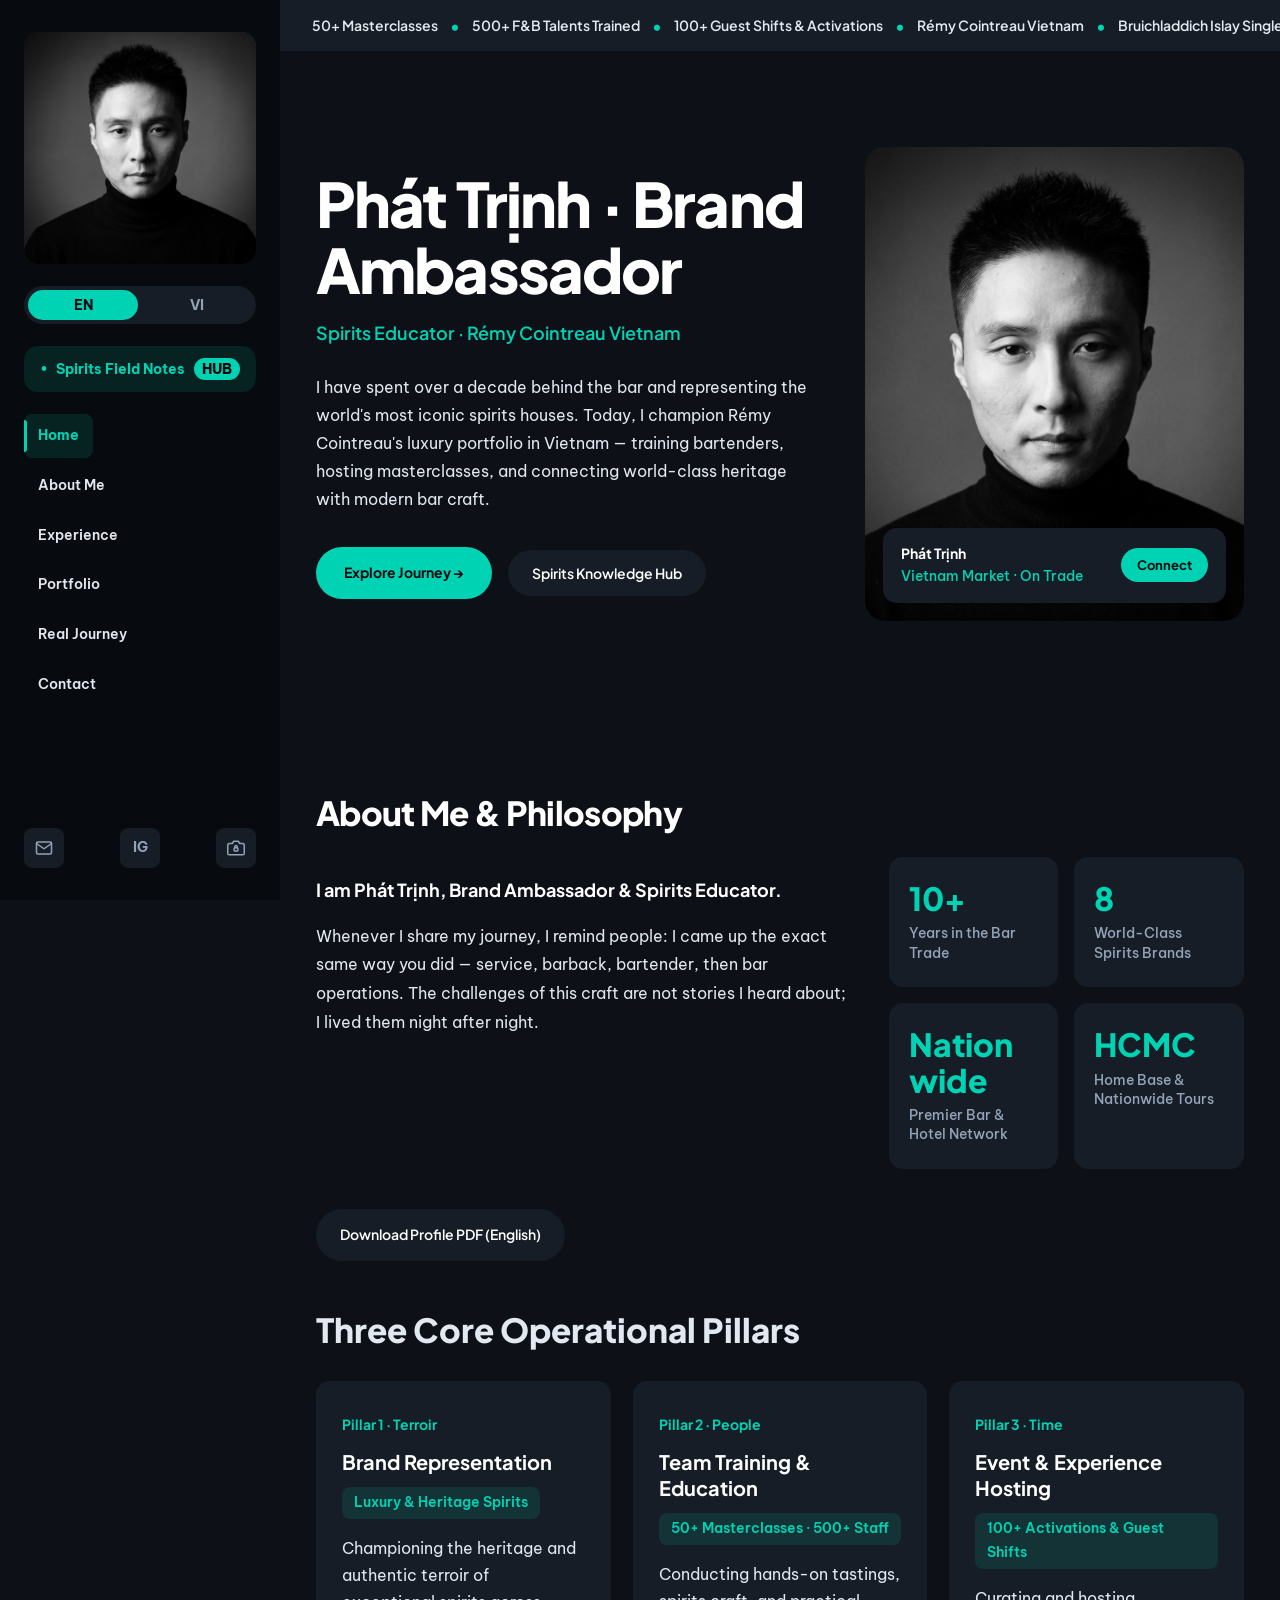
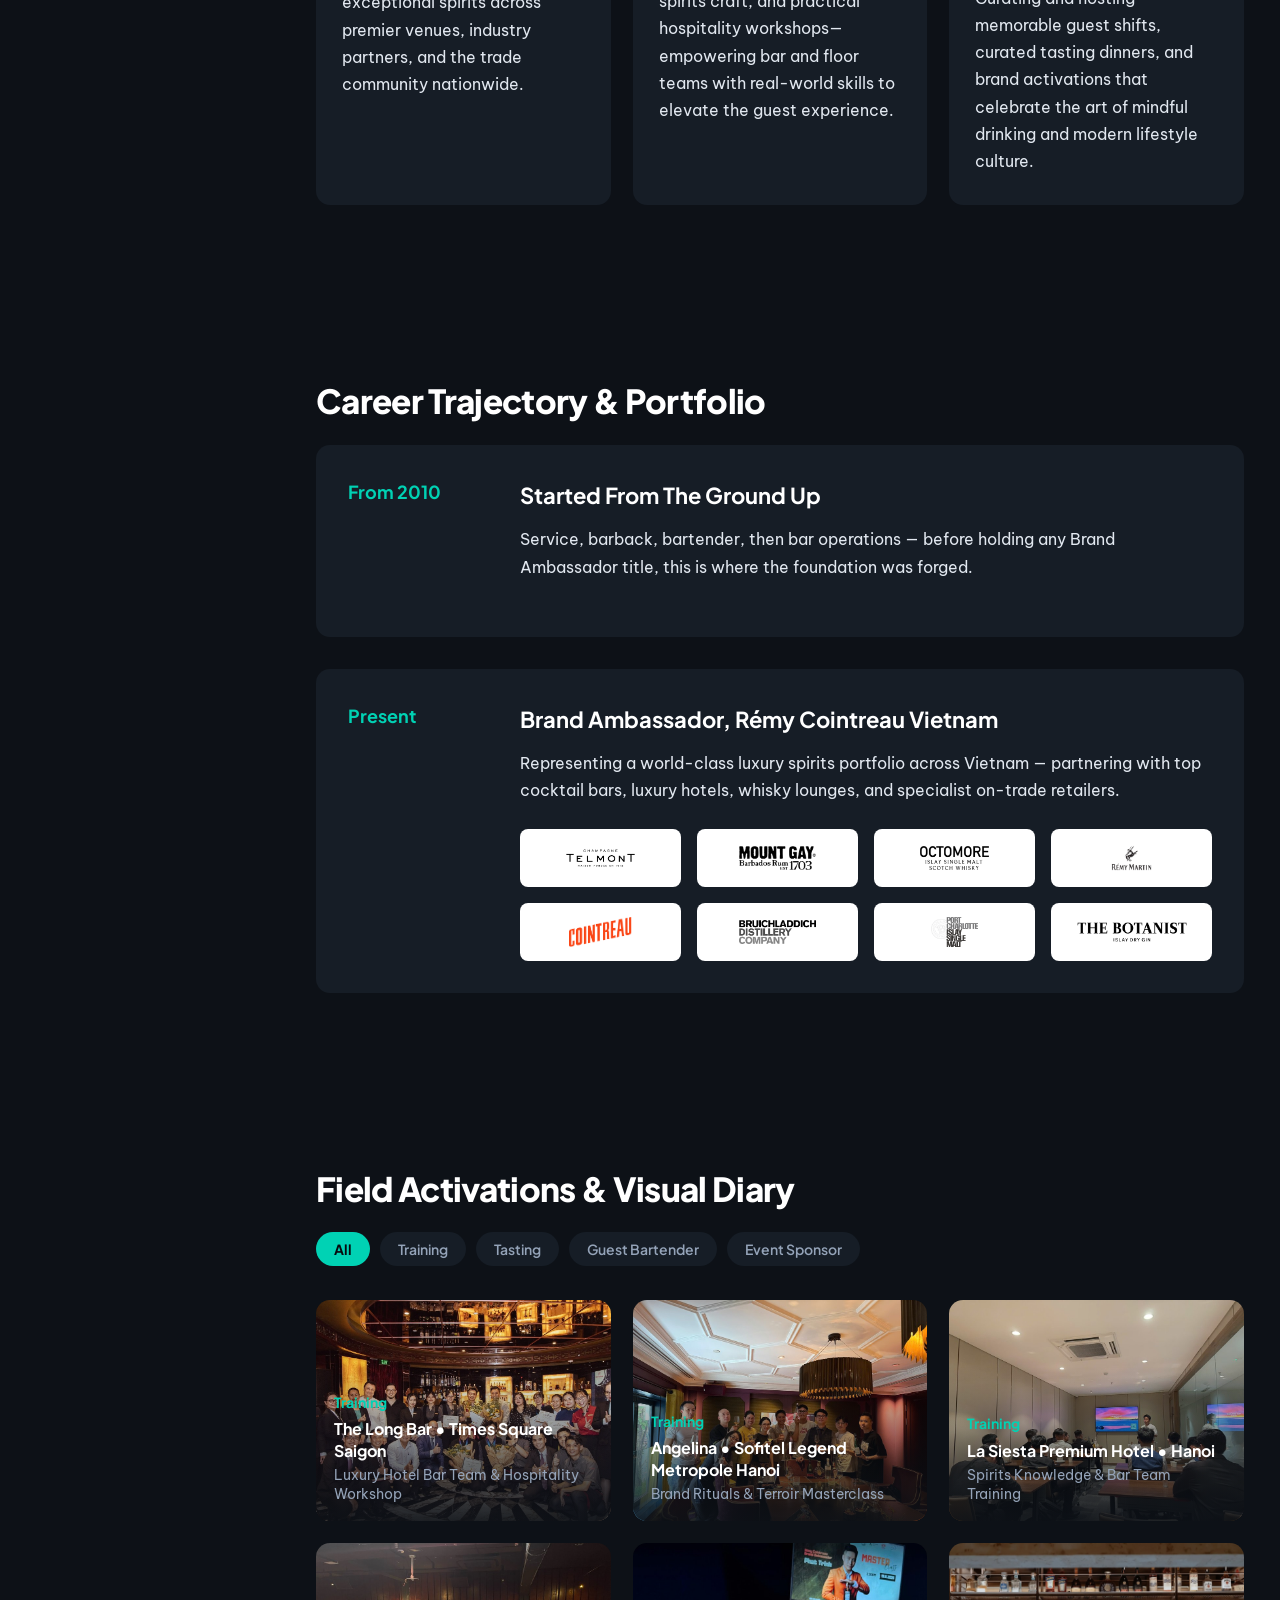
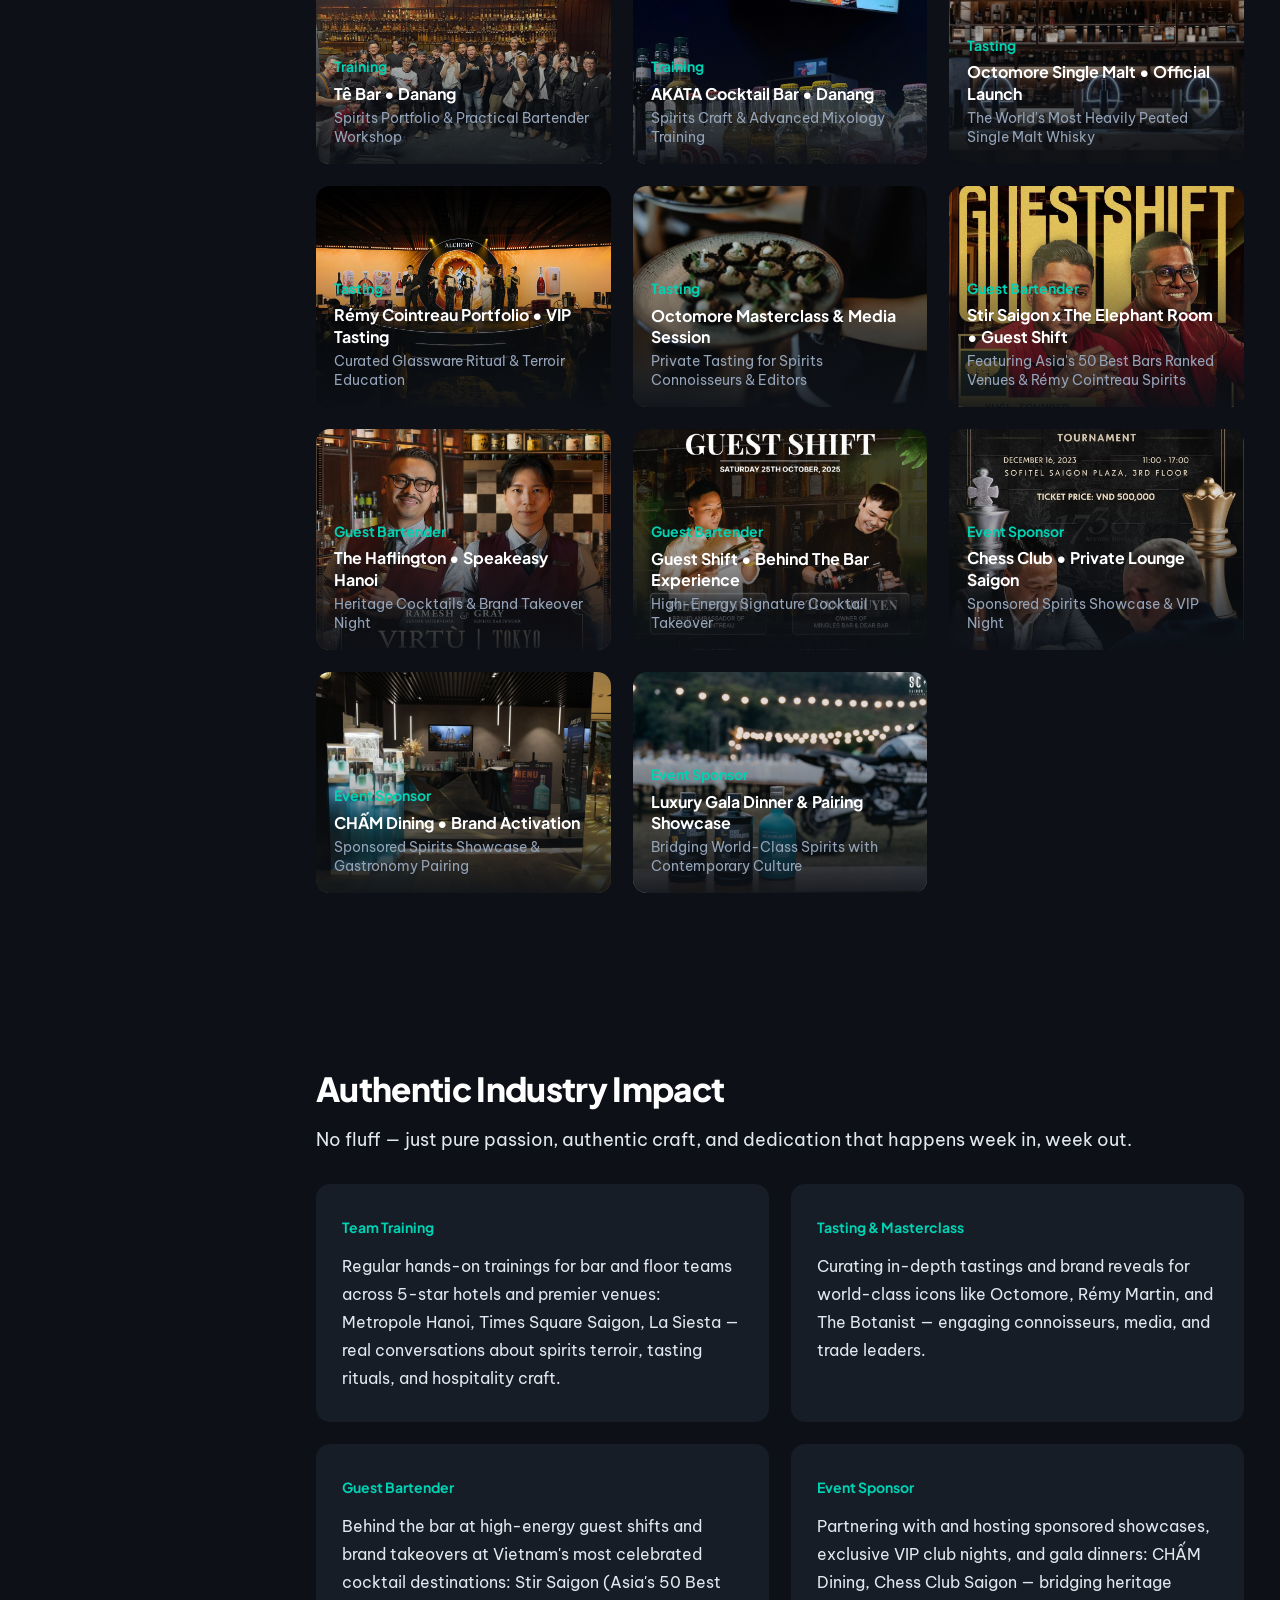
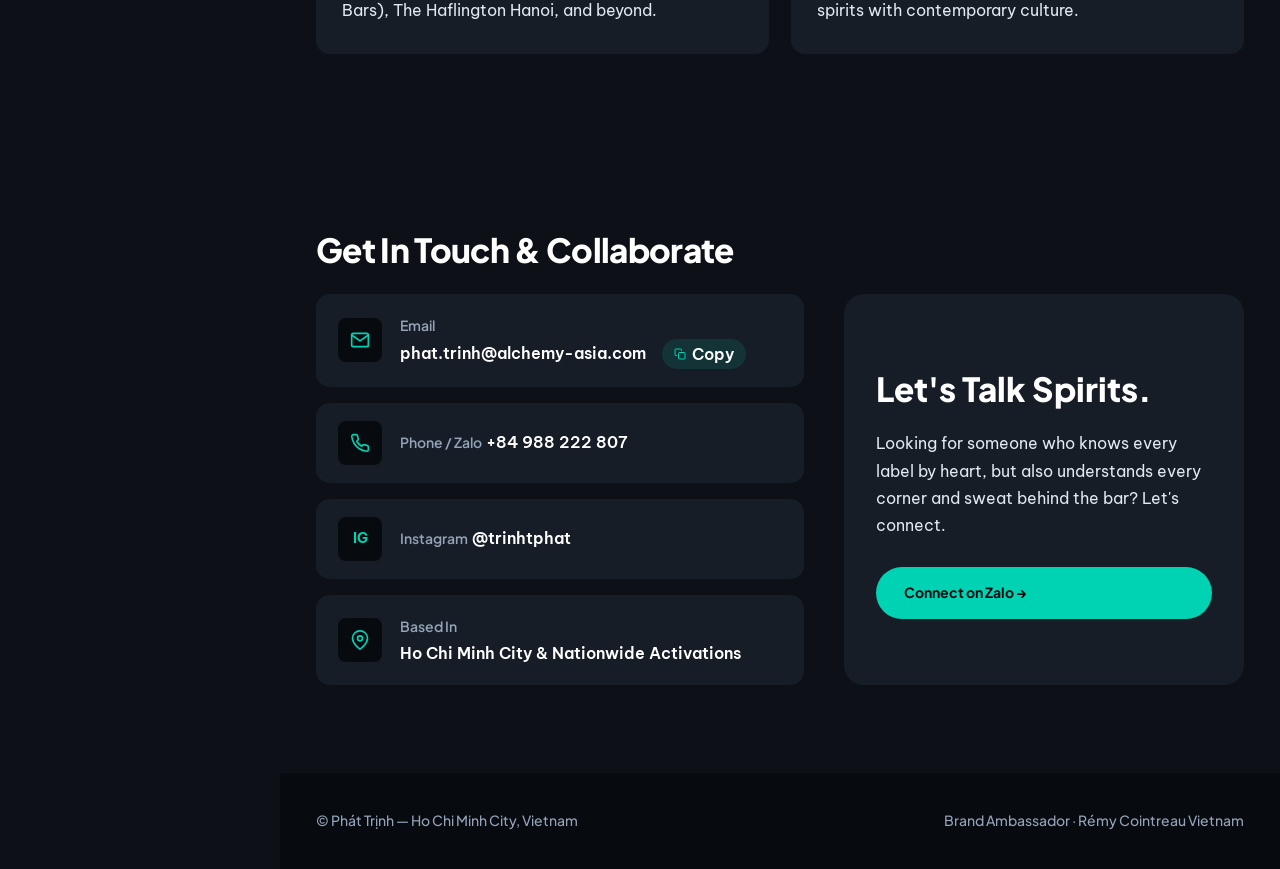
==== commit b78809ba: "Feat: Redesign landing page with Concept 2, Spirits Field Notes Hub, and Pure White Luxury Badges" ====
--- a/index.html
+++ b/index.html
@@ -3,1634 +3,2100 @@
 <head>
   <meta charset="UTF-8">
   <meta name="viewport" content="width=device-width, initial-scale=1.0">
-  <title>Phát Trịnh — Brand Ambassador</title>
-  <link rel="stylesheet" href="https://fonts.googleapis.com/css2?family=Be+Vietnam+Pro:wght@400;500;600;700;800;900&display=swap">
+  <title>Phát Trịnh — Brand Ambassador &amp; Spirits Educator</title>
+  <meta name="description" content="Portfolio of Phát Trịnh — Brand Ambassador & Spirits Educator representing Rémy Cointreau Heritage Spirits in Vietnam.">
+  <link rel="preconnect" href="https://fonts.googleapis.com">
+  <link rel="preconnect" href="https://fonts.gstatic.com" crossorigin>
+  <link href="https://fonts.googleapis.com/css2?family=Plus+Jakarta+Sans:wght@400;500;600;700;800;900&family=Be+Vietnam+Pro:wght@400;500;600;700&display=swap" rel="stylesheet">
   <style>
-  :root{
-    --yellow:#F4A62A;
-    --black:#161513;
-    --white:#FFFFFF;
-    --grey:#EEEBE4;
-    --grey-2:#DAD5C9;
-    --text:#1B1A17;
-    --muted:#6B6558;
-    --line:#00000014;
-    --font-head:'Be Vietnam Pro', 'Arial Black', sans-serif;
-    --font-body:'Be Vietnam Pro', 'Segoe UI', Helvetica, Arial, sans-serif;
-  }
-  *{box-sizing:border-box;}
-  html{scroll-behavior:smooth;}
-  body{
-    margin:0;background:var(--white);color:var(--text);
-    font-family:var(--font-body);line-height:1.6;-webkit-font-smoothing:antialiased;
-  }
-  a{color:inherit;}
-  img{display:block;max-width:100%;}
-  .container{max-width:1200px;margin:0 auto;}
-
-  /* ---------- shell: sidebar + content ---------- */
-  .shell{display:grid;grid-template-columns:250px 1fr;min-height:100vh;}
-  .sidebar{
-    background:var(--black);color:var(--white);
-    position:sticky;top:0;height:100vh;
-    display:flex;flex-direction:column;align-items:center;
-    padding:34px 20px;gap:26px;
-  }
-  .avatar{
-    width:100%;aspect-ratio:1/1;border-radius:6px;
-    background:
-      linear-gradient(160deg, #2a2823 0%, #161513 60%),
-      repeating-linear-gradient(135deg, transparent 0 8px, rgba(244,166,42,0.06) 8px 16px);
-    border:1px solid rgba(255,255,255,0.08);
-    display:flex;align-items:center;justify-content:center;position:relative;overflow:hidden;
-  }
-  .avatar img{width:100%;height:100%;object-fit:cover;object-position:center 18%;display:block;}
-
-  .lang-toggle{
-    display:flex;background:rgba(255,255,255,0.08);border-radius:999px;padding:3px;gap:2px;
-  }
-  .lang-toggle button{
-    border:none;background:transparent;color:rgba(255,255,255,0.55);
-    font-family:var(--font-body);font-weight:600;font-size:11px;letter-spacing:0.04em;
-    padding:6px 13px;border-radius:999px;cursor:pointer;transition:all .15s ease;
-  }
-  .lang-toggle button.active{background:var(--yellow);color:var(--black);}
-
-  .sidenav{list-style:none;margin:0;padding:0;display:flex;flex-direction:column;gap:2px;width:100%;}
-  .sidenav li{position:relative;}
-  .sidenav a{
-    display:block;text-decoration:none;color:rgba(255,255,255,0.6);
-    font-family:var(--font-head);font-weight:700;font-size:12.5px;letter-spacing:0.08em;
-    padding:11px 6px 11px 22px;border-radius:4px;transition:color .15s ease;
-  }
-  .sidenav a::before{
-    content:"";position:absolute;left:4px;top:50%;transform:translateY(-50%);
-    width:5px;height:5px;border-radius:50%;background:rgba(255,255,255,0.25);
-  }
-  .sidenav a:hover, .sidenav a.active{color:var(--yellow);}
-  .sidenav a.active::before, .sidenav a:hover::before{background:var(--yellow);}
-
-  .side-foot{margin-top:auto;display:flex;gap:10px;align-items:center;justify-content:center;flex-wrap:nowrap;}
-  .side-foot a, .side-foot button{
-    width:34px;height:34px;min-width:34px;min-height:34px;border-radius:6px;border:1px solid rgba(255,255,255,0.18);
-    background:transparent;display:inline-flex;align-items:center;justify-content:center;color:rgba(255,255,255,0.68);
-    text-decoration:none;font-size:12.5px;font-family:var(--font-head);font-weight:800;transition:all .2s cubic-bezier(0.16, 1, 0.3, 1);
-    cursor:pointer;padding:0;line-height:1;box-sizing:border-box;flex-shrink:0;
-  }
-  .side-foot a:hover, .side-foot button:hover{
-    border-color:var(--yellow);color:var(--yellow);background:rgba(244,166,42,0.08);transform:translateY(-2px);
-    box-shadow:0 4px 12px rgba(244,166,42,0.2);
-  }
-  .side-foot a:active, .side-foot button:active{transform:scale(0.94);}
-  .side-foot a:focus-visible, .side-foot button:focus-visible{
-    outline:2px solid var(--yellow) !important;outline-offset:2px !important;
-  }
-
-  main{min-width:0;}
-  section{padding:74px 56px;}
-  .eyebrow-box{
-    display:inline-block;border:1.5px dashed rgba(0,0,0,0.25);border-radius:4px;
-    padding:8px 18px;margin-bottom:26px;
-  }
-  h2.section-title{
-    font-family:var(--font-head);font-weight:900;font-size:clamp(28px,3.4vw,42px);
-    margin:0;letter-spacing:-0.01em;text-transform:uppercase;
-  }
-
-  /* ---------- HERO ---------- */
-  .hero{padding:0;display:grid;grid-template-columns:1fr 1fr;min-height:640px;}
-  .hero-left{padding:74px 56px;display:flex;flex-direction:column;justify-content:center;}
-  .hi{font-family:var(--font-head);font-weight:700;font-size:16px;letter-spacing:0.02em;margin:0 0 6px;color:var(--muted);}
-  .hero h1{
-    font-family:var(--font-head);font-weight:900;font-size:clamp(34px,4.4vw,52px);
-    margin:0 0 14px;line-height:1.02;letter-spacing:-0.01em;
-  }
-  .hero h1 .hl{color:var(--yellow);-webkit-text-stroke:0.5px var(--black);}
-  .role-badge{
-    display:inline-block;background:var(--yellow);color:var(--black);
-    font-family:var(--font-head);font-weight:800;font-size:12px;letter-spacing:0.06em;
-    padding:7px 14px;margin-bottom:20px;
-  }
-  .hero p.lead{font-size:15px;color:var(--muted);max-width:46ch;margin:0 0 28px;}
-  .btn{
-    display:inline-flex;align-items:center;gap:10px;width:fit-content;
-    background:var(--yellow);color:var(--black);text-decoration:none;
-    font-family:var(--font-head);font-weight:800;font-size:12.5px;letter-spacing:0.05em;
-    padding:15px 26px;border-radius:2px;transition:transform .15s ease;
-  }
-  .btn:hover{transform:translateY(-2px);}
-  .hero-right{
-    background:linear-gradient(155deg,#2a2823,#161513);
-    position:relative;overflow:hidden;display:flex;align-items:flex-end;justify-content:center;
-  }
-  .hero-right img{
-    position:absolute;inset:0;width:100%;height:100%;object-fit:cover;object-position:center 20%;
-  }
-  .hero-right::after{
-    content:"";position:absolute;inset:0;
-    background:linear-gradient(155deg, rgba(22,21,19,0.42) 0%, rgba(22,21,19,0.05) 45%, rgba(22,21,19,0.55) 100%);
-    pointer-events:none;
-  }
-
-  /* ---------- ABOUT ---------- */
-  .about{background:var(--grey);}
-  .about-grid{
-    display:grid;
-    grid-template-columns:1.15fr 0.85fr;
-    gap:44px;
-    margin-top:28px;
-    align-items:center;
-  }
-  .about p.role{font-size:16px;margin:0 0 12px;line-height:1.5;}
-  .about p.role b{font-family:var(--font-head);}
-  .about p.desc{color:var(--muted);font-size:14px;max-width:52ch;margin:0;line-height:1.6;}
-  .stat-block{
-    background:var(--black);color:var(--white);border-radius:6px;
-    display:grid;grid-template-columns:1fr 1fr;
-  }
-  .stat-block .cell{padding:22px 20px;border-right:1px solid rgba(255,255,255,0.1);border-bottom:1px solid rgba(255,255,255,0.1);}
-  .stat-block .cell:nth-child(2n){border-right:none;}
-  .stat-block .cell:nth-child(3),.stat-block .cell:nth-child(4){border-bottom:none;}
-  .stat-block .n{font-family:var(--font-head);font-weight:900;color:var(--yellow);font-size:clamp(22px,2.4vw,28px);display:block;}
-  .stat-block .d{font-size:10.5px;letter-spacing:0.04em;text-transform:uppercase;color:rgba(255,255,255,0.65);margin-top:5px;}
-
-  .whatido{
-    margin-top:36px;
-    padding-top:28px;
-    border-top:1px solid var(--line);
-  }
-  .whatido h3{font-family:var(--font-head);font-weight:800;font-size:15px;text-transform:uppercase;margin:0 0 18px;letter-spacing:0.03em;}
-  .wd-grid{display:grid;grid-template-columns:repeat(3,1fr);gap:20px;}
-  .wd-item{
-    background:var(--white);
-    border:1px solid var(--line);
-    border-radius:6px;
-    padding:20px 18px;
-    display:flex;
-    flex-direction:column;
-    transition:transform .15s ease,box-shadow .15s ease,border-color .15s ease;
-  }
-  .wd-item:hover{
-    transform:translateY(-2px);
-    border-color:rgba(0,0,0,0.22);
-    box-shadow:0 6px 18px rgba(0,0,0,0.06);
-  }
-  .wd-item .pillar-kicker{
-    display:inline-flex;
-    align-items:center;
-    gap:6px;
-    align-self:flex-start;
-    font-family:var(--font-head);
-    font-weight:900;
-    font-size:10.5px;
-    letter-spacing:0.08em;
-    text-transform:uppercase;
-    color:var(--black);
-    background:var(--yellow);
-    padding:3px 8px;
-    border-radius:3px;
-    margin-bottom:12px;
-  }
-  .wd-item .wd-header{
-    display:flex;
-    align-items:center;
-    margin-bottom:10px;
-    min-height:22px;
-  }
-  .wd-item h4{
-    font-family:var(--font-head);font-weight:800;font-size:13.5px;
-    margin:0;text-transform:uppercase;line-height:1.3;letter-spacing:0.01em;
-    color:var(--text);
-  }
-  .wd-item .wd-tag{
-    font-family:var(--font-head);font-weight:700;font-size:11px;letter-spacing:0.02em;
-    color:var(--black);background:rgba(244,166,42,0.16);border-left:2.5px solid var(--yellow);
-    padding:6px 9px;margin:0 0 12px;line-height:1.45;border-radius:0 3px 3px 0;
-  }
-  .wd-item .wd-tag .badge{
-    display:inline-block;background:var(--black);color:var(--yellow);
-    font-family:var(--font-head);font-weight:800;font-size:10.5px;
-    letter-spacing:0.06em;text-transform:uppercase;padding:2px 5px;
-    border-radius:2px;margin-right:5px;vertical-align:baseline;
-  }
-  .wd-item p{
-    font-size:12.5px;color:var(--muted);margin:0;line-height:1.6;flex-grow:1;
-  }
-
-  /* ---------- EXPERIENCE ---------- */
-  .timeline{margin-top:36px;display:flex;flex-direction:column;}
-  .t-item{display:grid;grid-template-columns:120px 1fr;gap:24px;padding:26px 0;border-top:1px solid var(--line);}
-  .t-item:last-child{border-bottom:1px solid var(--line);}
-  .t-item .when{font-family:var(--font-head);font-weight:800;color:var(--yellow);font-size:14px;-webkit-text-stroke:0.4px var(--black);}
-  .t-item h4{font-family:var(--font-head);font-weight:800;font-size:16px;margin:0 0 8px;}
-  .t-item p{font-size:13.5px;color:var(--muted);margin:0;max-width:64ch;}
-  /* ---------- BRAND LOGOS: HARMONIOUS OPTICAL ALIGNMENT & CENTER ANCHOR ---------- */
-  .brand-logos{
-    display:flex;flex-wrap:nowrap;gap:8px;margin-top:18px;
-    align-items:center;justify-content:center;
-  }
-  .brand-logos .lg{
-    height:50px;display:flex;align-items:center;justify-content:center;
-    background:var(--white);border:1px solid var(--line);border-radius:6px;
-    padding:0 12px;flex-shrink:0;
-    transition:transform .18s ease,border-color .18s ease,box-shadow .18s ease;
-  }
-  .brand-logos .lg:hover{
-    transform:translateY(-2px);border-color:rgba(0,0,0,0.25);
-    box-shadow:0 4px 14px rgba(0,0,0,0.06);
-  }
-
-  /* Core House Center Anchors: Rémy Martin & Cointreau (Clean & Elegant) */
-  .brand-logos .lg.lg-anchor{
-    height:52px;padding:0 14px;
-    border:1px solid rgba(0,0,0,0.18);
-    background:var(--white);
-  }
-
-  /* Optical Sizing: Equal Perceived Area */
-  .brand-logos .lg img{
-    width:auto;height:auto;object-fit:contain;display:block;
-  }
-  .brand-logos .lg-remy img{max-height:36px;max-width:52px;}
-  .brand-logos .lg-cointreau img{max-height:28px;max-width:62px;}
-  .brand-logos .lg-telmont img{max-height:16px;max-width:68px;}
-  .brand-logos .lg-mountgay img{max-height:18px;max-width:62px;}
-  .brand-logos .lg-octomore img{max-height:19px;max-width:60px;}
-  .brand-logos .lg-bruichladdich img{max-height:19px;max-width:66px;}
-  .brand-logos .lg-portcharlotte img{max-height:24px;max-width:52px;}
-  .brand-logos .lg-botanist img{max-height:16px;max-width:88px;}
-
-  /* Desktop Symmetrical Sequence: Rémy Martin & Cointreau at Visual Center, Islay Trio Adjacent */
-  .brand-logos .lg-telmont{order:1;}
-  .brand-logos .lg-mountgay{order:2;}
-  .brand-logos .lg-octomore{order:3;}
-  .brand-logos .lg-remy{order:4;}
-  .brand-logos .lg-cointreau{order:5;}
-  .brand-logos .lg-bruichladdich{order:6;}
-  .brand-logos .lg-portcharlotte{order:7;}
-  .brand-logos .lg-botanist{order:8;}
-
-  /* Mobile/Tablet Responsiveness: Clean symmetrical rows with Islay Trio grouped */
-  @media (max-width:920px){
-    .brand-logos{flex-wrap:wrap;gap:8px;justify-content:center;}
-    .brand-logos .lg{flex:0 0 calc(33.333% - 6px);height:46px;padding:0 8px;}
-    .brand-logos .lg.lg-remy{order:1 !important;flex:0 0 calc(50% - 4px);height:50px;}
-    .brand-logos .lg.lg-cointreau{order:2 !important;flex:0 0 calc(50% - 4px);height:50px;}
-    .brand-logos .lg-telmont{order:3 !important;}
-    .brand-logos .lg-mountgay{order:4 !important;}
-    .brand-logos .lg-octomore{order:5 !important;}
-    .brand-logos .lg-bruichladdich{order:6 !important;}
-    .brand-logos .lg-portcharlotte{order:7 !important;}
-    .brand-logos .lg-botanist{order:8 !important;}
-  }
-  @media (max-width:540px){
-    .brand-logos{gap:6px;}
-    .brand-logos .lg{flex:0 0 calc(33.333% - 4px);height:44px;padding:0 4px;}
-    .brand-logos .lg.lg-remy{flex:0 0 calc(50% - 3px);height:46px;}
-    .brand-logos .lg.lg-cointreau{flex:0 0 calc(50% - 3px);height:46px;}
-    .brand-logos .lg-botanist img{max-width:76px;}
-    .brand-logos .lg-bruichladdich img{max-width:60px;}
-    .brand-logos .lg-portcharlotte img{max-height:22px;max-width:46px;}
-  }
-  .brand-logos .lg.tbd{border:1.5px dashed var(--grey-2);background:transparent;padding:0 16px;}
-  .brand-logos .lg.tbd span{font-family:var(--font-body);font-weight:700;font-size:10.5px;letter-spacing:0.05em;color:var(--muted);text-transform:uppercase;}
-
-  /* ---------- PORTFOLIO / GALLERY (3 PILLARS & REAL PROOF) ---------- */
-  .portfolio{background:var(--grey);}
-  .filters{display:flex;gap:10px;flex-wrap:wrap;margin:30px 0 26px;}
-  .filters button{
-    font-family:var(--font-head);font-weight:700;font-size:11.5px;letter-spacing:0.04em;
-    background:transparent;border:1.5px solid var(--black);color:var(--black);
-    padding:9px 16px;border-radius:2px;cursor:pointer;text-transform:uppercase;
-    transition:all 0.2s ease;
-  }
-  .filters button.active{background:var(--black);color:var(--yellow);}
-  .filters button:hover:not(.active){background:rgba(0,0,0,0.06);}
-  .gallery{display:grid;grid-template-columns:repeat(3,1fr);gap:16px;}
-  @media(max-width:900px){
-    .gallery{grid-template-columns:repeat(2,1fr);gap:14px;}
-  }
-  @media(max-width:600px){
-    .gallery{grid-template-columns:1fr;gap:14px;}
-  }
-  .g-tile{
-    position:relative;aspect-ratio:4/3;border-radius:6px;overflow:hidden;
-    background:#161513;
-    background:radial-gradient(circle at center, #24211d 0%, #141311 100%);
-    border:1px solid rgba(255,255,255,0.08);
-    box-shadow:0 4px 14px rgba(0,0,0,0.12);
-    transition:transform 0.25s ease, box-shadow 0.25s ease, border-color 0.25s ease;
-    cursor:pointer;
-    display:flex;align-items:center;justify-content:center;
-  }
-  .g-tile:hover{
-    transform:translateY(-4px);
-    box-shadow:0 12px 28px rgba(0,0,0,0.3);
-    border-color:rgba(244,166,42,0.35);
-  }
-  .g-tile img{
-    width:100%;height:100%;object-fit:contain;object-position:center;display:block;
-    transition:transform 0.35s ease;
-  }
-  .g-tile:hover img{transform:scale(1.03);}
-  .g-overlay{
-    position:absolute;inset:0;
-    background:linear-gradient(180deg, rgba(0,0,0,0.25) 0%, transparent 35%, transparent 60%, rgba(0,0,0,0.88) 100%);
-    display:flex;flex-direction:column;justify-content:flex-end;align-items:flex-start;
-    padding:14px 16px;gap:3px;
-    pointer-events:none;
-    box-sizing:border-box;
-    transition:background 0.25s ease;
-  }
-  .g-tile:hover .g-overlay{
-    background:linear-gradient(180deg, rgba(0,0,0,0.35) 0%, transparent 30%, transparent 55%, rgba(0,0,0,0.94) 100%);
-  }
-  .g-overlay .cat{
-    position:absolute;top:12px;left:14px;
-    display:inline-block;
-    font-family:var(--font-head);font-weight:800;font-size:10.5px;letter-spacing:0.08em;
-    background:var(--yellow);color:var(--black);padding:3px 8px;border-radius:2px;text-transform:uppercase;
-    box-shadow:0 2px 6px rgba(0,0,0,0.4);
-  }
-  .g-overlay .lbl{
-    display:block;
-    font-family:var(--font-head);font-weight:700;font-size:13px;color:var(--white);
-    letter-spacing:0.02em;line-height:1.3;
-    text-shadow:0 1px 4px rgba(0,0,0,0.9);
-  }
-  .g-overlay .sublbl{
-    display:block;
-    font-size:11px;color:rgba(255,255,255,0.85);line-height:1.35;
-    text-shadow:0 1px 3px rgba(0,0,0,0.9);
-  }
-  .g-tile.g-hidden{display:none !important;}
-
-  /* ---------- SOCIAL PROOF ---------- */
-  .proof-grid{display:grid;grid-template-columns:repeat(4,1fr);gap:18px;margin-top:34px;}
-  @media(max-width:1024px){
-    .proof-grid{grid-template-columns:repeat(2,1fr);gap:16px;}
-  }
-  @media(max-width:600px){
-    .proof-grid{grid-template-columns:1fr;gap:14px;}
-  }
-  .proof-card{
-    background:var(--black);color:var(--white);border-radius:4px;padding:28px 24px;
-    display:flex;flex-direction:column;gap:14px;
-  }
-  .proof-card .tag{
-    align-self:flex-start;background:var(--yellow);color:var(--black);
-    font-family:var(--font-head);font-weight:800;font-size:10.5px;letter-spacing:0.05em;
-    padding:5px 11px;border-radius:2px;text-transform:uppercase;
-  }
-  .proof-card p{font-size:13.5px;color:rgba(255,255,255,0.8);margin:0;line-height:1.55;}
-  .proof-card .stars{color:var(--yellow);font-size:13px;letter-spacing:2px;}
-
-  /* ---------- CONTACT ---------- */
-  .contact-grid{display:grid;grid-template-columns:1fr 1fr;gap:40px;margin-top:34px;align-items:center;}
-  .contact-row{display:flex;align-items:center;gap:16px;padding:18px 0;border-top:1px solid var(--line);}
-  .contact-row:last-child{border-bottom:1px solid var(--line);}
-  .contact-row .ico{
-    width:42px;height:42px;border-radius:50%;background:var(--black);color:var(--yellow);
-    display:flex;align-items:center;justify-content:center;font-size:16px;flex:0 0 auto;
-  }
-  .contact-row .txt b{display:block;font-family:var(--font-head);font-weight:700;font-size:13px;}
-  .contact-row .txt span{font-size:12.5px;color:var(--muted);}
-  .contact-cta{background:var(--yellow);border-radius:6px;padding:36px;text-align:center;}
-  .contact-cta h3{font-family:var(--font-head);font-weight:900;font-size:22px;margin:0 0 10px;text-transform:uppercase;}
-  .contact-cta p{font-size:13px;color:rgba(0,0,0,0.7);margin:0 0 22px;}
-  .contact-cta .btn{background:var(--black);color:var(--white);}
-
-  footer.pagefoot{
-    background:var(--black);color:rgba(255,255,255,0.5);
-    font-family:var(--font-body);font-size:11.5px;letter-spacing:0.03em;
-    padding:22px 56px;display:flex;justify-content:space-between;flex-wrap:wrap;gap:10px;
-  }
-
-  /* hide the inactive language regardless of any component's own display rule */
-  [data-lang]:not(.lang-active){display:none !important;}
-
-  @media (max-width:920px){
-    .shell{grid-template-columns:1fr;}
-    .sidebar{position:relative;height:auto;flex-direction:row;align-items:center;padding:16px 20px;overflow-x:auto;}
-    .avatar{display:none;}
-    .sidenav{flex-direction:row;gap:4px;}
-    .sidenav a{padding:8px 10px;font-size:11px;white-space:nowrap;}
-    .sidenav a::before{display:none;}
-    .side-foot{display:flex;margin:0 0 0 auto;gap:8px;align-items:center;flex-shrink:0;flex-wrap:nowrap;}
-    .hero{grid-template-columns:1fr;}
-    .hero-right{
-      min-height:460px;
-      height:78vw;
-      max-height:540px;
-      order:-1;
-      position:relative;
-      overflow:hidden;
+  :root {
+    /* Concept 2: The Progressive Disruptor (Obsidian & Bruichladdich Aqua) */
+    --bg-primary: #0D1117;
+    --bg-deep: #070A0E;
+    --bg-surface: #161D26;
+    --bg-surface-elevated: #1F2836;
+    
+    /* High contrast ink (8:1+) */
+    --ink: #FFFFFF;
+    --ink-secondary: #E2E8F0;
+    --ink-muted: #94A3B8;
+    
+    /* Bruichladdich Signature Aqua Turquoise */
+    --aqua: #00D2B4;
+    --aqua-hover: #00F0CF;
+    --aqua-surface: rgba(0, 210, 180, 0.12);
+
+    --font-head: 'Plus Jakarta Sans', sans-serif;
+    --font-body: 'Be Vietnam Pro', sans-serif;
+    
+    /* Strict 5-step typographic scale */
+    --step-display: clamp(40px, 4.8vw, 64px);
+    --step-head: clamp(26px, 2.6vw, 36px);
+    --step-lead: 18px;
+    --step-body: 16px;
+    --step-small: 14px;
+
+    --sidebar-w: 280px;
+    --radius-sm: 8px;
+    --radius-md: 14px;
+    --radius-lg: 20px;
+    --radius-pill: 9999px;
+    --transition: all 0.24s cubic-bezier(0.16, 1, 0.3, 1);
+  }
+
+  *, *::before, *::after { box-sizing: border-box; }
+  html { scroll-behavior: smooth; }
+  body {
+    margin: 0;
+    background: var(--bg-primary);
+    color: var(--ink-secondary);
+    font-family: var(--font-body);
+    font-size: var(--step-body);
+    line-height: 1.7;
+    -webkit-font-smoothing: antialiased;
+    -moz-osx-font-smoothing: grayscale;
+    overflow-x: hidden;
+  }
+  a { color: inherit; text-decoration: none; }
+  img { display: block; max-width: 100%; height: auto; }
+  button { font-family: inherit; font-size: inherit; }
+
+  /* Skip link */
+  .skip-link {
+    position: absolute; top: -999px; left: 16px;
+    background: var(--aqua); color: var(--bg-deep);
+    padding: 10px 18px; border-radius: var(--radius-sm);
+    font-weight: 700; z-index: 10000;
+  }
+  .skip-link:focus { top: 16px; }
+
+  /* Bilingual switch visibility */
+  [data-lang] { display: none !important; }
+  [data-lang].lang-active { display: block !important; }
+  span[data-lang].lang-active, b[data-lang].lang-active, a[data-lang].lang-active { display: inline-block !important; }
+
+  /* Keyframes for Motion Layer (taste-skill step 9 compliance) */
+  @keyframes enterUp {
+    0% {
+      opacity: 0.1;
+      transform: translateY(16px);
     }
-    .hero-right img{
-      position:absolute;
-      inset:0;
-      width:100%;
-      height:100%;
-      object-fit:cover;
-      object-position:center 20%;
+    100% {
+      opacity: 1;
+      transform: translateY(0);
     }
-    section{padding:52px 22px;}
-    .about-grid,.contact-grid{grid-template-columns:1fr;gap:24px;}
-    .gallery,.proof-grid{grid-template-columns:1fr 1fr;}
-    .wd-grid{grid-template-columns:1fr;gap:16px;}
-  }
-  @media (max-width:560px){
-    .wd-grid,.gallery,.proof-grid,.stat-block{grid-template-columns:1fr;}
-  }
-
-  /* ---------- LIGHTBOX MODAL ---------- */
-  .lightbox-modal {
-    position: fixed;
-    inset: 0;
-    z-index: 999999;
-    background: rgba(10, 9, 8, 0.96);
-    backdrop-filter: blur(16px);
-    -webkit-backdrop-filter: blur(16px);
-    display: flex;
-    flex-direction: column;
-    justify-content: space-between;
-    opacity: 0;
-    pointer-events: none;
-    transition: opacity 0.25s ease;
-    user-select: none;
-    overflow: hidden;
-  }
-  .lightbox-modal.active {
-    opacity: 1;
-    pointer-events: auto;
-  }
-  .lb-header {
-    position: relative;
-    flex: 0 0 auto;
-    padding: 16px 28px;
-    display: flex;
-    align-items: center;
-    justify-content: space-between;
-    z-index: 10;
-    background: linear-gradient(180deg, rgba(0,0,0,0.65) 0%, transparent 100%);
-  }
-  .lb-meta {
-    display: flex;
-    align-items: center;
-    gap: 12px;
-  }
-  .lb-cat-badge {
-    font-family: var(--font-head);
-    font-weight: 800;
-    font-size: 10.5px;
-    letter-spacing: 0.08em;
-    background: var(--yellow);
-    color: var(--black);
-    padding: 5px 12px;
-    border-radius: 3px;
-    text-transform: uppercase;
-  }
-  .lb-counter {
-    font-family: var(--font-head);
-    font-weight: 700;
-    font-size: 13px;
-    letter-spacing: 0.06em;
-    color: var(--white);
-    background: rgba(255,255,255,0.12);
-    border: 1px solid rgba(255,255,255,0.18);
-    padding: 4px 14px;
-    border-radius: 999px;
-  }
-  .lb-close-btn {
-    background: rgba(255,255,255,0.1);
-    border: 1px solid rgba(255,255,255,0.2);
-    color: var(--white);
-    width: 42px;
-    height: 42px;
-    border-radius: 50%;
-    display: flex;
-    align-items: center;
-    justify-content: center;
-    font-size: 18px;
-    cursor: pointer;
-    transition: all 0.2s ease;
-    line-height: 1;
-  }
-  .lb-close-btn:hover {
-    background: var(--yellow);
-    color: var(--black);
-    border-color: var(--yellow);
-    transform: scale(1.08);
-  }
-  .lb-stage {
-    position: relative;
-    flex: 1 1 auto;
-    min-height: 0;
-    display: flex;
-    align-items: center;
-    justify-content: center;
-    width: 100%;
-    padding: 6px 74px;
-    box-sizing: border-box;
-    overflow: hidden;
-    z-index: 5;
-  }
-  .lb-image-wrapper {
-    max-width: 100%;
-    max-height: 100%;
-    height: 100%;
-    display: flex;
-    align-items: center;
-    justify-content: center;
-    position: relative;
-  }
-  .lb-img {
-    max-width: 100%;
-    max-height: 100%;
-    width: auto;
-    height: auto;
-    object-fit: contain;
-    border-radius: 6px;
-    box-shadow: 0 16px 50px rgba(0,0,0,0.85), 0 0 0 1px rgba(255,255,255,0.12);
-    transition: opacity 0.18s ease, transform 0.18s ease;
-    will-change: opacity, transform;
-  }
-  .lb-arrow {
-    position: absolute;
-    top: 50%;
-    transform: translateY(-50%);
-    background: rgba(25, 23, 20, 0.75);
-    border: 1px solid rgba(255,255,255,0.2);
-    color: var(--white);
-    width: 52px;
-    height: 52px;
-    border-radius: 50%;
-    display: flex;
-    align-items: center;
-    justify-content: center;
-    font-size: 24px;
-    cursor: pointer;
-    transition: all 0.2s ease;
-    z-index: 10;
-  }
-  .lb-arrow:hover {
-    background: var(--yellow);
-    color: var(--black);
-    border-color: var(--yellow);
-    transform: translateY(-50%) scale(1.1);
-  }
-  .lb-prev { left: 16px; }
-  .lb-next { right: 16px; }
-
-  .lb-footer {
-    position: relative;
-    flex: 0 0 auto;
-    padding: 12px 28px 18px;
-    text-align: center;
-    z-index: 10;
-    background: linear-gradient(0deg, rgba(0,0,0,0.7) 0%, transparent 100%);
-    display: flex;
-    flex-direction: column;
-    align-items: center;
-    gap: 3px;
-  }
-  .lb-title {
-    font-family: var(--font-head);
-    font-weight: 700;
-    font-size: clamp(15px, 2vw, 18px);
-    color: var(--white);
-    letter-spacing: 0.02em;
-    line-height: 1.3;
-  }
-  .lb-subtitle {
-    font-size: clamp(12px, 1.4vw, 13.5px);
-    color: rgba(255,255,255,0.8);
-    line-height: 1.4;
-    max-width: 700px;
-  }
-
-  /* Gallery interactive polish */
-  .gallery .g-tile {
-    cursor: pointer;
-    position: relative;
-  }
-  .gallery .g-tile::after {
-    content: '⤢';
-    position: absolute;
-    top: 12px;
-    right: 12px;
-    width: 30px;
-    height: 30px;
-    border-radius: 50%;
-    background: rgba(22, 21, 19, 0.7);
-    color: var(--white);
-    display: flex;
-    align-items: center;
-    justify-content: center;
-    font-size: 15px;
-    opacity: 0;
-    transform: scale(0.85);
-    transition: all 0.2s ease;
-    pointer-events: none;
-    z-index: 3;
-    border: 1px solid rgba(255,255,255,0.25);
-  }
-  .gallery .g-tile:hover::after {
-    opacity: 1;
-    transform: scale(1);
-  }
-
-  /* Mobile Adjustments */
-  @media (max-width: 768px) {
-    .lb-header {
-      padding: 12px 16px;
-    }
-    .lb-stage {
-      padding: 4px 10px;
-    }
-    .lb-arrow {
-      width: 40px;
-      height: 40px;
-      font-size: 19px;
-      background: rgba(25, 23, 20, 0.85);
-    }
-    .lb-prev { left: 6px; }
-    .lb-next { right: 6px; }
-    .lb-footer {
-      padding: 10px 16px 14px;
-    }
-    .lb-title {
-      font-size: 14.5px;
-    }
-    .lb-subtitle {
-      font-size: 11.5px;
-    }
-  }
-
-
-
-  /* ---------- OFFICIAL MEDIA ASSETS CTA & PASSCODE MODAL (WARM AMBER & OAK) ---------- */
-  .portfolio-cta-wrap {
-    margin-top: 36px;
-    display: flex;
-    justify-content: center;
-    align-items: center;
-  }
-  .btn-media-assets {
-    display: inline-flex;
-    align-items: center;
-    justify-content: center;
-    gap: 10px;
-    background: #1A1412;
-    border: 1.5px solid #D48B38;
-    color: #F5EFE6;
-    font-family: var(--font-head);
-    font-weight: 700;
-    font-size: 13px;
-    letter-spacing: 0.05em;
-    padding: 14px 30px;
-    border-radius: 4px;
-    cursor: pointer;
-    text-decoration: none;
-    box-shadow: 0 4px 16px rgba(0, 0, 0, 0.25), inset 0 1px 0 rgba(255, 255, 255, 0.05);
-    transition: all 0.25s cubic-bezier(0.16, 1, 0.3, 1);
-    min-height: 48px;
-  }
-  .btn-media-assets:hover {
-    background: #251B17;
-    border-color: #E59F4C;
-    color: #FFFFFF;
-    box-shadow: 0 8px 24px rgba(212, 139, 56, 0.32), 0 0 0 1px rgba(212, 139, 56, 0.35);
-    transform: translateY(-2px);
-  }
-  .btn-media-assets:active {
-    transform: translateY(0) scale(0.98);
-    box-shadow: 0 3px 10px rgba(212, 139, 56, 0.2);
-  }
-  .btn-media-assets:focus-visible {
-    outline: 2px solid #D48B38 !important;
-    outline-offset: 3px !important;
-  }
-
-  /* Passcode Modal */
-  .passcode-modal {
-    position: fixed;
-    inset: 0;
-    z-index: 999999;
-    display: flex;
-    align-items: center;
-    justify-content: center;
-    padding: 20px;
-    opacity: 0;
-    visibility: hidden;
-    transition: opacity 0.26s cubic-bezier(0.16, 1, 0.3, 1), visibility 0.26s;
-  }
-  .passcode-modal.active {
-    opacity: 1;
-    visibility: visible;
-  }
-  .passcode-backdrop {
-    position: absolute;
-    inset: 0;
-    background: rgba(14, 11, 9, 0.82);
-    backdrop-filter: blur(8px);
-    -webkit-backdrop-filter: blur(8px);
-    cursor: pointer;
-  }
-  .passcode-dialog {
-    position: relative;
-    z-index: 1;
-    width: 100%;
-    max-width: 440px;
-    background: #1A1412;
-    background: radial-gradient(circle at 50% 0%, #291D17 0%, #17110F 100%);
-    border: 1.5px solid #D48B38;
-    border-radius: 8px;
-    padding: 36px 30px 30px;
-    box-shadow: 0 24px 60px rgba(0, 0, 0, 0.65), 0 0 35px rgba(212, 139, 56, 0.16);
-    color: #F5EFE6;
-    text-align: center;
-    transform: scale(0.95) translateY(10px);
-    transition: transform 0.26s cubic-bezier(0.16, 1, 0.3, 1);
-  }
-  .passcode-modal.active .passcode-dialog {
-    transform: scale(1) translateY(0);
-  }
-  .passcode-close-btn {
-    position: absolute;
-    top: 14px;
-    right: 14px;
-    width: 36px;
-    height: 36px;
-    border-radius: 50%;
-    background: rgba(255, 255, 255, 0.05);
-    border: 1px solid rgba(255, 255, 255, 0.1);
-    color: #D6CEC5;
-    display: flex;
-    align-items: center;
-    justify-content: center;
-    cursor: pointer;
-    transition: all 0.2s ease;
-    padding: 0;
-  }
-  .passcode-close-btn:hover {
-    background: rgba(212, 139, 56, 0.2);
-    border-color: #D48B38;
-    color: #F5EFE6;
-    transform: scale(1.05);
-  }
-  .passcode-close-btn:focus-visible {
-    outline: 2px solid #D48B38 !important;
-    outline-offset: 2px !important;
-  }
-  .passcode-badge-icon {
-    width: 52px;
-    height: 52px;
-    border-radius: 50%;
-    background: rgba(212, 139, 56, 0.12);
-    border: 1.5px solid rgba(212, 139, 56, 0.35);
-    color: #D48B38;
-    display: inline-flex;
-    align-items: center;
-    justify-content: center;
-    margin-bottom: 16px;
-    box-shadow: 0 0 20px rgba(212, 139, 56, 0.18);
-  }
-  .passcode-title {
-    font-family: var(--font-head);
-    font-weight: 800;
-    font-size: 21px;
-    letter-spacing: 0.02em;
-    color: #F5EFE6;
-    margin: 0 0 10px;
-    line-height: 1.25;
-  }
-  .passcode-desc {
-    font-family: var(--font-body);
-    font-size: 13.5px;
-    line-height: 1.55;
-    color: #BFA588;
-    margin: 0 0 24px;
-  }
-  .passcode-form {
-    display: flex;
-    flex-direction: column;
-    align-items: stretch;
-  }
-  .passcode-input-wrap {
-    position: relative;
-    margin-bottom: 6px;
-  }
-  .passcode-input {
-    width: 100%;
-    height: 56px;
-    background: #110D0B;
-    border: 1.5px solid rgba(212, 139, 56, 0.35);
-    border-radius: 6px;
-    color: #F5EFE6;
-    font-family: var(--font-head);
-    font-weight: 800;
-    font-size: 28px;
-    text-align: center;
-    letter-spacing: 0.45em;
-    padding-left: 0.45em;
-    transition: all 0.2s ease;
-    box-sizing: border-box;
-  }
-  .passcode-input::placeholder {
-    color: rgba(212, 139, 56, 0.3);
-    letter-spacing: 0.35em;
-  }
-  .passcode-input:focus {
-    outline: none;
-    border-color: #D48B38;
-    box-shadow: 0 0 0 3px rgba(212, 139, 56, 0.25), 0 0 16px rgba(212, 139, 56, 0.15);
-    background: #140F0D;
-  }
-  .passcode-input.is-error {
-    border-color: #EF4444 !important;
-    box-shadow: 0 0 0 3px rgba(239, 68, 68, 0.25) !important;
-  }
-  .passcode-error {
-    font-size: 13px;
-    color: #F87171;
-    font-weight: 600;
-    margin-top: 6px;
-    margin-bottom: 16px;
-    min-height: 20px;
-    line-height: 1.4;
-  }
-  .passcode-submit-btn {
-    width: 100%;
-    height: 48px;
-    background: linear-gradient(135deg, #D48B38 0%, #BA7324 100%);
-    color: #1A1412;
-    border: none;
-    border-radius: 4px;
-    font-family: var(--font-head);
-    font-weight: 800;
-    font-size: 13px;
-    letter-spacing: 0.06em;
-    cursor: pointer;
-    display: inline-flex;
-    align-items: center;
-    justify-content: center;
-    gap: 8px;
-    box-shadow: 0 4px 16px rgba(212, 139, 56, 0.3);
-    transition: all 0.2s ease;
-    text-transform: uppercase;
-  }
-  .passcode-submit-btn:hover {
-    background: linear-gradient(135deg, #E59F4C 0%, #C77E2B 100%);
-    box-shadow: 0 6px 22px rgba(212, 139, 56, 0.42);
-    transform: translateY(-1px);
-  }
-  .passcode-submit-btn:active {
-    transform: scale(0.98);
-    box-shadow: 0 2px 8px rgba(212, 139, 56, 0.25);
-  }
-  .passcode-submit-btn:focus-visible {
-    outline: 2px solid #F5EFE6 !important;
-    outline-offset: 3px !important;
-  }
-  @keyframes passcodeShake {
-    0%, 100% { transform: translateX(0); }
-    15%, 45%, 75% { transform: translateX(-8px); }
-    30%, 60%, 90% { transform: translateX(8px); }
-  }
-  .shake {
-    animation: passcodeShake 0.45s ease-in-out;
-  }
-
-  @media (max-width: 600px) {
-    .portfolio-cta-wrap {
-      margin-top: 26px;
-    }
-    .btn-media-assets {
-      width: 100%;
-      max-width: 340px;
-      padding: 14px 20px;
-      font-size: 12.5px;
-    }
-    .passcode-dialog {
-      padding: 30px 20px 24px;
-    }
-    .passcode-title {
-      font-size: 19px;
-    }
-    .passcode-desc {
-      font-size: 13px;
-      margin-bottom: 20px;
-    }
-    .passcode-input {
-      height: 52px;
-      font-size: 24px;
-    }
-  }
-
-  /* === UI/UX PRO MAX DESIGN SYSTEM ENHANCEMENTS === */
-
-  /* Global Base & Accessible Focus */
-  html {
-    font-size: 16px;
-    box-sizing: border-box;
-    scroll-padding-top: 70px;
-  }
-  *, *::before, *::after {
-    box-sizing: inherit;
-  }
-  :focus-visible {
-    outline: 2px solid var(--yellow) !important;
-    outline-offset: 3px !important;
-  }
-  button:focus:not(:focus-visible),
-  a:focus:not(:focus-visible) {
-    outline: none;
-  }
-
-  /* Screen Reader Only Utility */
-  .sr-only {
-    position: absolute;
-    width: 1px;
-    height: 1px;
-    padding: 0;
-    margin: -1px;
-    overflow: hidden;
-    clip: rect(0, 0, 0, 0);
-    white-space: nowrap;
-    border: 0;
-  }
-
-  /* Accessible Skip-Link */
-  .skip-link {
-    position: absolute;
-    top: -120px;
-    left: 20px;
-    background: var(--yellow);
-    color: var(--black);
-    padding: 12px 22px;
-    font-family: var(--font-head);
-    font-weight: 800;
-    font-size: 13px;
-    letter-spacing: 0.04em;
-    z-index: 999999;
-    border-radius: 4px;
-    text-decoration: none;
-    box-shadow: 0 4px 16px rgba(0,0,0,0.4);
-    transition: top 0.2s cubic-bezier(0.16, 1, 0.3, 1);
-  }
-  .skip-link:focus {
-    top: 20px;
-  }
-
-  /* SVG Icon standard */
-  .svg-ico {
-    display: inline-block;
-    vertical-align: middle;
-    flex-shrink: 0;
-  }
-  .contact-row .ico {
-    display: flex;
-    align-items: center;
-    justify-content: center;
-    color: var(--yellow);
-  }
-  .side-foot a,
-  .side-foot button {
-    display: inline-flex;
-    align-items: center;
-    justify-content: center;
-  }
-
-  /* Touch Targets (WCAG 2.2 / HIG 44x44px minimum) */
-  .lang-toggle button {
-    min-height: 38px;
-    min-width: 44px;
-    display: inline-flex;
-    align-items: center;
-    justify-content: center;
-  }
-  .filters button {
-    min-height: 44px;
-    display: inline-flex;
-    align-items: center;
-    justify-content: center;
-    transition: background 0.2s ease, color 0.2s ease, transform 0.1s ease;
-  }
-  .sidenav a {
-    min-height: 44px;
-    display: flex;
-    align-items: center;
-    transition: color 0.2s ease, background 0.2s ease;
-    border-radius: 4px;
-  }
-  .sidenav a.active {
-    color: var(--yellow);
-    background: rgba(244,166,42,0.12);
-  }
-  .sidenav a.active::before {
-    background: var(--yellow);
-  }
-
-  /* Interactive Tap Feedback (:active state) */
-  .btn:active,
-  button:active,
-  .filters button:active,
-  .lang-toggle button:active {
-    transform: scale(0.97);
-  }
-
-  /* Tabular figures for stats numbers */
-  .stat-block .n {
-    font-variant-numeric: tabular-nums;
-  }
-  .stat-block .d {
-    font-size: 12px; /* Increased from 10.5px for readability */
-    color: rgba(255, 255, 255, 0.85);
-  }
-
-  /* Timeline titles */
-  .tl-title {
-    font-family: var(--font-head);
-    font-weight: 800;
-    font-size: 16px;
-    margin: 0 0 8px;
-    color: inherit;
-  }
-
-  /* Copy Button & Toast */
-  .contact-val-wrap {
-    display: flex;
-    align-items: center;
-    gap: 10px;
-    flex-wrap: wrap;
-  }
-  .btn-copy {
-    display: inline-flex;
-    align-items: center;
-    gap: 5px;
-    background: rgba(0, 0, 0, 0.06);
-    border: 1px solid rgba(0, 0, 0, 0.12);
-    border-radius: 4px;
-    padding: 4px 8px;
-    font-size: 11.5px;
-    font-family: var(--font-head);
-    font-weight: 700;
-    color: var(--text);
-    cursor: pointer;
-    line-height: 1;
-    min-height: 28px;
-    transition: all 0.2s ease;
-  }
-  .btn-copy:hover {
-    background: var(--yellow);
-    color: var(--black);
-    border-color: var(--yellow);
-  }
-  .toast {
-    position: fixed;
-    bottom: 24px;
-    right: 24px;
-    background: var(--black);
-    color: var(--white);
-    border: 1px solid var(--yellow);
-    padding: 12px 20px;
-    border-radius: 8px;
-    font-size: 13.5px;
-    font-family: var(--font-body);
-    font-weight: 600;
-    z-index: 100000;
-    opacity: 0;
-    transform: translateY(16px);
-    pointer-events: none;
-    transition: transform 0.25s cubic-bezier(0.16, 1, 0.3, 1), opacity 0.25s ease;
-    box-shadow: 0 10px 30px rgba(0,0,0,0.35);
-  }
-  .toast.active {
-    opacity: 1;
-    transform: translateY(0);
-  }
-
-  /* Lightbox close button target */
-  .lb-close-btn {
-    width: 44px;
-    height: 44px;
-    min-width: 44px;
-    min-height: 44px;
-  }
-
-  /* Mobile Sticky Navigation Enhancements (<= 767px) */
-  @media (max-width: 767px) {
-    .shell {
-      grid-template-columns: 1fr;
-    }
-    .sidebar {
-      position: sticky;
-      top: 0;
-      z-index: 1000;
-      height: auto;
-      flex-direction: row;
-      justify-content: space-between;
-      padding: 10px 16px;
-      gap: 12px;
-      background: rgba(22, 21, 19, 0.96);
-      backdrop-filter: blur(12px);
-      -webkit-backdrop-filter: blur(12px);
-      border-bottom: 1px solid rgba(255,255,255,0.1);
-    }
-    .sidenav-nav {
-      flex: 1;
-      overflow-x: auto;
-      -webkit-overflow-scrolling: touch;
-      scrollbar-width: none;
-    }
-    .sidenav-nav::-webkit-scrollbar {
-      display: none;
-    }
-    .sidenav {
-      flex-direction: row;
-      gap: 6px;
-      padding: 0;
-      margin: 0;
-    }
-    .sidenav a {
-      padding: 8px 12px;
-      font-size: 12px;
-      white-space: nowrap;
-      min-height: 40px;
-    }
-    .sidenav a::before {
-      display: none;
-    }
-    .avatar {
-      display: none;
-    }
-    .side-foot {
-      display: flex;
-      margin: 0;
-      gap: 6px;
-      align-items: center;
-      flex-shrink: 0;
-      flex-wrap: nowrap;
-    }
-    .side-foot a,
-    .side-foot button {
-      width: 32px;
-      height: 32px;
-      min-width: 32px;
-      min-height: 32px;
-      font-size: 11px;
-    }
-    .toast {
-      left: 16px;
-      right: 16px;
-      bottom: 16px;
-      text-align: center;
-    }
-  }
-
-  /* Prefers-reduced-motion (WCAG 2.2 AA) */
+  }
+
+  .hero-left h1 { animation: enterUp 0.5s cubic-bezier(0.16, 1, 0.3, 1) both; }
+  .hero-role { animation: enterUp 0.5s 0.08s cubic-bezier(0.16, 1, 0.3, 1) both; }
+  .hero-lead { animation: enterUp 0.5s 0.16s cubic-bezier(0.16, 1, 0.3, 1) both; }
+  .hero-actions { animation: enterUp 0.5s 0.24s cubic-bezier(0.16, 1, 0.3, 1) both; }
+  .hero-portrait-card { animation: enterUp 0.6s 0.12s cubic-bezier(0.16, 1, 0.3, 1) both; }
+
+  .stat-card:nth-child(1) { animation: enterUp 0.5s 0.1s cubic-bezier(0.16, 1, 0.3, 1) both; }
+  .stat-card:nth-child(2) { animation: enterUp 0.5s 0.16s cubic-bezier(0.16, 1, 0.3, 1) both; }
+  .stat-card:nth-child(3) { animation: enterUp 0.5s 0.22s cubic-bezier(0.16, 1, 0.3, 1) both; }
+  .stat-card:nth-child(4) { animation: enterUp 0.5s 0.28s cubic-bezier(0.16, 1, 0.3, 1) both; }
+
+  .pillar-card:nth-child(1) { animation: enterUp 0.5s 0.1s cubic-bezier(0.16, 1, 0.3, 1) both; }
+  .pillar-card:nth-child(2) { animation: enterUp 0.5s 0.18s cubic-bezier(0.16, 1, 0.3, 1) both; }
+  .pillar-card:nth-child(3) { animation: enterUp 0.5s 0.26s cubic-bezier(0.16, 1, 0.3, 1) both; }
+
+  .proof-card:nth-child(1) { animation: enterUp 0.5s 0.1s cubic-bezier(0.16, 1, 0.3, 1) both; }
+  .proof-card:nth-child(2) { animation: enterUp 0.5s 0.16s cubic-bezier(0.16, 1, 0.3, 1) both; }
+  .proof-card:nth-child(3) { animation: enterUp 0.5s 0.22s cubic-bezier(0.16, 1, 0.3, 1) both; }
+  .proof-card:nth-child(4) { animation: enterUp 0.5s 0.28s cubic-bezier(0.16, 1, 0.3, 1) both; }
+
   @media (prefers-reduced-motion: reduce) {
     *, *::before, *::after {
       animation-duration: 0.01ms !important;
       animation-iteration-count: 1 !important;
       transition-duration: 0.01ms !important;
-      scroll-behavior: auto !important;
     }
-    .btn:hover,
-    .btn:active,
-    .card:hover,
-    .proof-card:hover {
-      transform: none !important;
+  }
+
+  /* ---------------- Shell Layout ---------------- */
+  .shell {
+    display: grid;
+    grid-template-columns: var(--sidebar-w) 1fr;
+    min-height: 100vh;
+  }
+
+  /* ---------------- Sidebar ---------------- */
+  .sidebar {
+    background: var(--bg-deep);
+    position: sticky;
+    top: 0;
+    height: 100vh;
+    display: flex;
+    flex-direction: column;
+    padding: 32px 24px;
+    gap: 22px;
+    z-index: 50;
+    overflow-y: auto;
+  }
+  .sidebar::-webkit-scrollbar { width: 4px; }
+  .sidebar::-webkit-scrollbar-thumb { background: rgba(255,255,255,0.1); border-radius: 4px; }
+
+  .avatar {
+    width: 100%;
+    aspect-ratio: 1/1;
+    border-radius: var(--radius-md);
+    position: relative;
+    overflow: hidden;
+    background: var(--bg-surface);
+  }
+  .avatar img {
+    width: 100%;
+    height: 100%;
+    object-fit: cover;
+    object-position: center 20%;
+    transition: transform 0.4s ease;
+  }
+  .avatar:hover img {
+    transform: scale(1.04);
+  }
+
+  /* Language Switch */
+  .lang-toggle {
+    display: flex;
+    background: var(--bg-surface);
+    border-radius: var(--radius-pill);
+    padding: 4px;
+    gap: 4px;
+  }
+  .lang-toggle button {
+    flex: 1;
+    border: none;
+    background: transparent;
+    color: var(--ink-muted);
+    font-weight: 700;
+    font-size: var(--step-small);
+    padding: 6px 0;
+    border-radius: var(--radius-pill);
+    cursor: pointer;
+    transition: var(--transition);
+  }
+  .lang-toggle button:hover {
+    color: var(--ink);
+  }
+  .lang-toggle button.active {
+    background: var(--aqua);
+    color: var(--bg-deep);
+  }
+
+  /* Knowledge Hub Trigger in Sidebar (Solution A) */
+  .hub-trigger-btn {
+    display: flex;
+    align-items: center;
+    justify-content: space-between;
+    width: 100%;
+    background: var(--aqua-surface);
+    color: var(--aqua);
+    border: none;
+    padding: 12px 16px;
+    border-radius: var(--radius-md);
+    font-size: var(--step-small);
+    font-weight: 700;
+    cursor: pointer;
+    transition: var(--transition);
+    text-align: left;
+  }
+  .hub-trigger-btn:hover {
+    background: var(--aqua);
+    color: var(--bg-deep);
+    transform: translateY(-2px);
+  }
+  .hub-trigger-btn .hub-left {
+    display: flex;
+    align-items: center;
+    gap: 8px;
+  }
+  .hub-badge {
+    background: var(--aqua);
+    color: var(--bg-deep);
+    font-size: var(--step-small);
+    font-weight: 800;
+    padding: 2px 8px;
+    border-radius: var(--radius-pill);
+  }
+  .hub-trigger-btn:hover .hub-badge {
+    background: var(--bg-deep);
+    color: var(--aqua);
+  }
+
+  /* Nav Links */
+  .sidenav-nav { flex: 1; }
+  .sidenav {
+    list-style: none;
+    margin: 0;
+    padding: 0;
+    display: flex;
+    flex-direction: column;
+    gap: 6px;
+  }
+  .sidenav a {
+    display: flex;
+    align-items: center;
+    padding: 10px 14px;
+    font-size: var(--step-small);
+    font-weight: 600;
+    color: var(--ink-secondary);
+    border-radius: var(--radius-sm);
+    transition: var(--transition);
+    position: relative;
+  }
+  .sidenav a:hover {
+    color: var(--ink);
+    background: var(--bg-surface);
+  }
+  .sidenav a.active {
+    color: var(--aqua);
+    background: var(--aqua-surface);
+    font-weight: 700;
+  }
+  .sidenav a.active::before {
+    content: '';
+    position: absolute;
+    left: 0;
+    top: 6px;
+    bottom: 6px;
+    width: 3px;
+    background: var(--aqua);
+    border-radius: 0 3px 3px 0;
+  }
+
+  /* Sidebar Footer */
+  .side-foot {
+    display: flex;
+    align-items: center;
+    justify-content: space-between;
+    padding-top: 18px;
+  }
+  .side-foot a, .side-foot button {
+    display: inline-flex;
+    align-items: center;
+    justify-content: center;
+    width: 40px;
+    height: 40px;
+    background: var(--bg-surface);
+    border: none;
+    border-radius: var(--radius-sm);
+    color: var(--ink-muted);
+    font-size: var(--step-small);
+    font-weight: 700;
+    cursor: pointer;
+    transition: var(--transition);
+  }
+  .side-foot a:hover, .side-foot button:hover {
+    color: var(--aqua);
+    background: var(--aqua-surface);
+  }
+
+  /* ---------------- Main Content ---------------- */
+  main {
+    min-width: 0;
+    background: var(--bg-primary);
+    position: relative;
+  }
+
+  /* Marquee Ticker */
+  .marquee-bar {
+    background: var(--bg-surface);
+    overflow: hidden;
+    white-space: nowrap;
+    padding: 12px 0;
+    display: flex;
+    align-items: center;
+  }
+  .marquee-track {
+    display: inline-flex;
+    animation: marquee 40s linear infinite;
+    gap: 32px;
+    padding-left: 32px;
+  }
+  .marquee-track span {
+    font-family: var(--font-head);
+    font-size: var(--step-small);
+    font-weight: 600;
+    color: var(--ink-secondary);
+    display: inline-flex;
+    align-items: center;
+    gap: 12px;
+  }
+  .marquee-track .star {
+    color: var(--aqua);
+    font-size: 16px;
+  }
+  @keyframes marquee {
+    0% { transform: translateX(0); }
+    100% { transform: translateX(-50%); }
+  }
+
+  /* Container */
+  .container {
+    max-width: 1040px;
+    margin: 0 auto;
+    padding: 0 36px;
+    box-sizing: border-box;
+    width: 100%;
+  }
+
+  /* Section Common Styling */
+  section {
+    padding: 88px 0;
+  }
+  .section-title {
+    font-family: var(--font-head);
+    font-size: var(--step-head);
+    font-weight: 800;
+    letter-spacing: -0.02em;
+    line-height: 1.2;
+    margin: 0 0 24px 0;
+    color: var(--ink);
+  }
+
+  /* ---------------- Section: Hero (#home) ---------------- */
+  .hero {
+    padding: 96px 0 84px;
+  }
+  .hero-grid {
+    display: grid;
+    grid-template-columns: 1.25fr 0.95fr;
+    gap: 50px;
+    align-items: center;
+  }
+  .hero h1 {
+    font-family: var(--font-head);
+    font-size: var(--step-display);
+    font-weight: 900;
+    letter-spacing: -0.03em;
+    line-height: 1.08;
+    margin: 0 0 16px 0;
+    color: var(--ink);
+  }
+  .hero-role {
+    font-family: var(--font-head);
+    font-size: var(--step-lead);
+    font-weight: 600;
+    color: var(--aqua);
+    margin-bottom: 24px;
+  }
+  .hero-lead {
+    font-size: var(--step-body);
+    line-height: 1.75;
+    color: var(--ink-secondary);
+    margin: 0 0 34px 0;
+    max-width: 560px;
+  }
+  .hero-actions {
+    display: flex;
+    flex-wrap: wrap;
+    gap: 16px;
+    align-items: center;
+  }
+  .btn-primary {
+    display: inline-flex;
+    align-items: center;
+    gap: 8px;
+    background: var(--aqua);
+    color: var(--bg-deep);
+    font-family: var(--font-head);
+    font-size: var(--step-small);
+    font-weight: 700;
+    padding: 14px 28px;
+    border-radius: var(--radius-pill);
+    border: none;
+    cursor: pointer;
+    transition: var(--transition);
+  }
+  .btn-primary:hover {
+    background: var(--aqua-hover);
+    transform: translateY(-2px);
+  }
+  .btn-secondary {
+    display: inline-flex;
+    align-items: center;
+    gap: 8px;
+    background: var(--bg-surface);
+    color: var(--ink);
+    border: none;
+    font-family: var(--font-head);
+    font-size: var(--step-small);
+    font-weight: 600;
+    padding: 14px 24px;
+    border-radius: var(--radius-pill);
+    cursor: pointer;
+    transition: var(--transition);
+  }
+  .btn-secondary:hover {
+    color: var(--aqua);
+    background: var(--bg-surface-elevated);
+  }
+  .hero-portrait-card {
+    position: relative;
+    border-radius: var(--radius-lg);
+    overflow: hidden;
+    background: var(--bg-surface);
+  }
+  .hero-portrait-card img {
+    width: 100%;
+    height: auto;
+    aspect-ratio: 4/5;
+    object-fit: cover;
+    object-position: center 20%;
+  }
+  .hero-portrait-badge {
+    position: absolute;
+    bottom: 18px;
+    left: 18px;
+    right: 18px;
+    background: var(--bg-surface);
+    padding: 14px 18px;
+    border-radius: var(--radius-md);
+    display: flex;
+    justify-content: space-between;
+    align-items: center;
+  }
+  .hero-portrait-badge .title {
+    font-family: var(--font-head);
+    font-size: var(--step-small);
+    font-weight: 700;
+    color: var(--ink);
+  }
+  .hero-portrait-badge .sub {
+    font-size: var(--step-small);
+    color: var(--aqua);
+    font-weight: 500;
+  }
+
+  /* ---------------- Section: About (#about) ---------------- */
+  .about-grid {
+    display: grid;
+    grid-template-columns: minmax(0, 1.2fr) minmax(0, 0.8fr);
+    gap: 40px;
+    margin-bottom: 40px;
+  }
+  .about-bio .role-text {
+    font-size: var(--step-lead);
+    font-weight: 700;
+    color: var(--ink);
+    margin-bottom: 14px;
+    font-family: var(--font-head);
+  }
+  .about-bio .bio-p {
+    font-size: var(--step-body);
+    line-height: 1.8;
+    color: var(--ink-secondary);
+    margin-bottom: 22px;
+  }
+  .stat-grid {
+    display: grid;
+    grid-template-columns: repeat(2, minmax(0, 1fr));
+    gap: 16px;
+  }
+  .stat-card {
+    min-width: 0;
+    overflow: hidden;
+    background: var(--bg-surface);
+    border-radius: var(--radius-md);
+    padding: 24px 20px;
+    transition: var(--transition);
+  }
+  .stat-card:hover {
+    background: var(--bg-surface-elevated);
+    transform: translateY(-2px);
+  }
+  .stat-card .num {
+    font-family: var(--font-head);
+    font-size: clamp(20px, 3.2vw, 32px);
+    font-weight: 800;
+    color: var(--aqua);
+    line-height: 1.1;
+    margin-bottom: 8px;
+    word-break: break-word;
+    overflow-wrap: break-word;
+  }
+  .stat-card .lbl {
+    font-size: var(--step-small);
+    font-weight: 500;
+    color: var(--ink-muted);
+    line-height: 1.4;
+  }
+
+  .pdf-downloads-bar {
+    display: flex;
+    gap: 14px;
+    margin: 30px 0 10px;
+    flex-wrap: wrap;
+  }
+  .pdf-downloads-bar a {
+    max-width: 100%;
+    text-align: center;
+    justify-content: center;
+  }
+
+  /* 3 Core Pillars: Bento Grid */
+  .pillars-heading {
+    margin-top: 40px;
+    margin-bottom: 24px;
+  }
+  .pillars-heading h3 {
+    font-family: var(--font-head);
+    font-size: var(--step-head);
+    font-weight: 800;
+    margin: 0;
+  }
+  .pillars-grid {
+    display: grid;
+    grid-template-columns: repeat(3, 1fr);
+    gap: 22px;
+  }
+  .pillar-card {
+    background: var(--bg-surface);
+    border-radius: var(--radius-md);
+    padding: 30px 26px;
+    display: flex;
+    flex-direction: column;
+    justify-content: space-between;
+    transition: var(--transition);
+  }
+  .pillar-card:hover {
+    background: var(--bg-surface-elevated);
+    transform: translateY(-3px);
+  }
+  .pillar-num {
+    display: inline-block;
+    font-family: var(--font-head);
+    font-size: var(--step-small);
+    font-weight: 700;
+    color: var(--aqua);
+    margin-bottom: 12px;
+  }
+  .pillar-card h4 {
+    font-family: var(--font-head);
+    font-size: 20px;
+    font-weight: 700;
+    color: var(--ink);
+    margin: 0 0 12px 0;
+    line-height: 1.3;
+  }
+  .pillar-badge {
+    display: inline-block;
+    background: var(--aqua-surface);
+    color: var(--aqua);
+    font-size: var(--step-small);
+    font-weight: 600;
+    padding: 4px 12px;
+    border-radius: var(--radius-sm);
+    margin-bottom: 16px;
+  }
+  .pillar-card p {
+    font-size: var(--step-body);
+    line-height: 1.7;
+    color: var(--ink-secondary);
+    margin: 0;
+  }
+
+  /* ---------------- Section: Experience (#experience) ---------------- */
+  .timeline {
+    display: flex;
+    flex-direction: column;
+    gap: 32px;
+  }
+  .tl-item {
+    display: grid;
+    grid-template-columns: 140px 1fr;
+    gap: 32px;
+    padding: 32px;
+    background: var(--bg-surface);
+    border-radius: var(--radius-md);
+    transition: var(--transition);
+  }
+  .tl-item:hover {
+    background: var(--bg-surface-elevated);
+  }
+  .tl-year {
+    font-family: var(--font-head);
+    font-size: 18px;
+    font-weight: 700;
+    color: var(--aqua);
+  }
+  .tl-content h3 {
+    font-family: var(--font-head);
+    font-size: 22px;
+    font-weight: 700;
+    margin: 0 0 12px 0;
+    color: var(--ink);
+  }
+  .tl-content p {
+    font-size: var(--step-body);
+    color: var(--ink-secondary);
+    margin: 0 0 24px 0;
+  }
+
+  /* Brand Logos Grid: Pure White Luxury Badges */
+  .brand-logos {
+    display: grid;
+    grid-template-columns: repeat(4, 1fr);
+    gap: 16px;
+    margin-top: 18px;
+  }
+  .lg-item {
+    background: #FFFFFF;
+    border-radius: var(--radius-sm);
+    padding: 12px 18px;
+    display: flex;
+    align-items: center;
+    justify-content: center;
+    min-height: 58px;
+    transition: var(--transition);
+  }
+  .lg-item:hover {
+    background: #FFFFFF;
+    transform: translateY(-2px);
+  }
+  .lg-item img {
+    max-height: 32px;
+    width: auto;
+    max-width: 90%;
+    object-fit: contain;
+    filter: none;
+    transition: transform 0.2s ease;
+  }
+  .lg-item:hover img {
+    transform: scale(1.04);
+  }
+  .lg-item[data-brand="remy"] img { max-height: 34px; }
+  .lg-item[data-brand="cointreau"] img { max-height: 30px; }
+  .lg-item[data-brand="telmont"] img { max-height: 22px; }
+  .lg-item[data-brand="mountgay"] img { max-height: 24px; }
+  .lg-item[data-brand="octomore"] img { max-height: 24px; }
+  .lg-item[data-brand="bruichladdich"] img { max-height: 24px; }
+  .lg-item[data-brand="portcharlotte"] img { max-height: 30px; }
+  .lg-item[data-brand="botanist"] img { max-height: 20px; }
+
+  /* ---------------- Section: Portfolio (#portfolio) ---------------- */
+  .filters {
+    display: flex;
+    flex-wrap: wrap;
+    gap: 10px;
+    margin-bottom: 34px;
+  }
+  .filters button {
+    background: var(--bg-surface);
+    border: none;
+    color: var(--ink-muted);
+    font-family: var(--font-head);
+    font-size: var(--step-small);
+    font-weight: 600;
+    padding: 8px 18px;
+    border-radius: var(--radius-pill);
+    cursor: pointer;
+    transition: var(--transition);
+  }
+  .filters button:hover {
+    color: var(--ink);
+    background: var(--bg-surface-elevated);
+  }
+  .filters button.active {
+    background: var(--aqua);
+    color: var(--bg-deep);
+    font-weight: 700;
+  }
+
+  /* Gallery Grid */
+  .gallery {
+    display: grid;
+    grid-template-columns: repeat(3, 1fr);
+    gap: 22px;
+  }
+  .g-tile {
+    position: relative;
+    border-radius: var(--radius-md);
+    overflow: hidden;
+    background: var(--bg-surface);
+    aspect-ratio: 4/3;
+    cursor: pointer;
+    transition: var(--transition);
+  }
+  .g-tile.g-hidden {
+    display: none !important;
+  }
+  .g-tile img {
+    width: 100%;
+    height: 100%;
+    object-fit: cover;
+    transition: transform 0.4s ease;
+  }
+  .g-tile:hover {
+    transform: translateY(-3px);
+  }
+  .g-tile:hover img {
+    transform: scale(1.06);
+  }
+  .g-overlay {
+    position: absolute;
+    inset: 0;
+    background: linear-gradient(180deg, rgba(13,17,23,0) 30%, rgba(13,17,23,0.92) 100%);
+    display: flex;
+    flex-direction: column;
+    justify-content: flex-end;
+    padding: 18px;
+    pointer-events: none;
+  }
+  .g-overlay .cat {
+    font-family: var(--font-head);
+    font-size: var(--step-small);
+    font-weight: 700;
+    color: var(--aqua);
+    margin-bottom: 4px;
+  }
+  .g-overlay .lbl {
+    font-family: var(--font-head);
+    font-size: var(--step-body);
+    font-weight: 700;
+    color: var(--ink);
+    line-height: 1.35;
+    margin-bottom: 4px;
+  }
+  .g-overlay .sublbl {
+    font-size: var(--step-small);
+    color: var(--ink-muted);
+    line-height: 1.35;
+    display: -webkit-box;
+    -webkit-line-clamp: 1;
+    -webkit-box-orient: vertical;
+    overflow: hidden;
+  }
+
+  /* ---------------- Section: Proof (#proof) ---------------- */
+  .proof-grid {
+    display: grid;
+    grid-template-columns: repeat(2, 1fr);
+    gap: 22px;
+    margin-top: 28px;
+  }
+  .proof-card {
+    background: var(--bg-surface);
+    border-radius: var(--radius-md);
+    padding: 30px 26px;
+    transition: var(--transition);
+  }
+  .proof-card:hover {
+    background: var(--bg-surface-elevated);
+    transform: translateY(-2px);
+  }
+  .proof-card .tag {
+    display: inline-block;
+    color: var(--aqua);
+    font-family: var(--font-head);
+    font-size: var(--step-small);
+    font-weight: 700;
+    margin-bottom: 12px;
+  }
+  .proof-card p {
+    font-size: var(--step-body);
+    line-height: 1.75;
+    color: var(--ink-secondary);
+    margin: 0;
+  }
+
+  /* ---------------- Section: Contact (#contact) ---------------- */
+  .contact-grid {
+    display: grid;
+    grid-template-columns: 1.1fr 0.9fr;
+    gap: 40px;
+    align-items: stretch;
+  }
+  .contact-list {
+    display: flex;
+    flex-direction: column;
+    gap: 16px;
+  }
+  .contact-row {
+    display: flex;
+    align-items: center;
+    gap: 18px;
+    background: var(--bg-surface);
+    padding: 18px 22px;
+    border-radius: var(--radius-md);
+    transition: var(--transition);
+  }
+  .contact-row:hover {
+    background: var(--bg-surface-elevated);
+  }
+  .contact-row .ico {
+    width: 44px;
+    height: 44px;
+    border-radius: var(--radius-sm);
+    background: var(--bg-deep);
+    display: flex;
+    align-items: center;
+    justify-content: center;
+    color: var(--aqua);
+    flex-shrink: 0;
+  }
+  .contact-row .txt {
+    flex: 1;
+    min-width: 0;
+  }
+  .contact-row .txt b {
+    display: block;
+    font-size: var(--step-small);
+    font-family: var(--font-head);
+    font-weight: 600;
+    color: var(--ink-muted);
+  }
+  .contact-row .txt span, .contact-row .txt a {
+    font-size: var(--step-body);
+    color: var(--ink);
+    font-weight: 600;
+    word-break: break-all;
+  }
+  .btn-copy {
+    background: var(--aqua-surface);
+    border: none;
+    color: var(--aqua);
+    font-size: var(--step-small);
+    font-weight: 700;
+    padding: 5px 12px;
+    border-radius: var(--radius-pill);
+    cursor: pointer;
+    display: inline-flex;
+    align-items: center;
+    gap: 6px;
+    margin-left: 10px;
+    transition: var(--transition);
+  }
+  .btn-copy:hover {
+    background: var(--aqua);
+    color: var(--bg-deep);
+  }
+
+  .contact-cta-box {
+    background: var(--bg-surface);
+    border-radius: var(--radius-lg);
+    padding: 38px 32px;
+    display: flex;
+    flex-direction: column;
+    justify-content: center;
+  }
+  .contact-cta-box h3 {
+    font-family: var(--font-head);
+    font-size: var(--step-head);
+    font-weight: 800;
+    margin: 0 0 14px 0;
+    color: var(--ink);
+  }
+  .contact-cta-box p {
+    font-size: var(--step-body);
+    line-height: 1.7;
+    color: var(--ink-secondary);
+    margin: 0 0 28px 0;
+  }
+
+  /* Footer */
+  .pagefoot {
+    padding: 36px 36px;
+    display: flex;
+    justify-content: space-between;
+    align-items: center;
+    font-size: var(--step-small);
+    font-family: var(--font-head);
+    font-weight: 500;
+    color: var(--ink-muted);
+    background: var(--bg-deep);
+  }
+
+  /* ---------------- SOLUTION A: KNOWLEDGE HUB DRAWER ---------------- */
+  .drawer-modal {
+    position: fixed;
+    inset: 0;
+    z-index: 1000;
+    display: none;
+    align-items: stretch;
+    justify-content: flex-end;
+  }
+  .drawer-modal.active {
+    display: flex;
+  }
+  .drawer-backdrop {
+    position: fixed;
+    inset: 0;
+    background: rgba(0, 0, 0, 0.75);
+    backdrop-filter: blur(6px);
+    opacity: 0;
+    transition: opacity 0.3s ease;
+  }
+  .drawer-modal.active .drawer-backdrop {
+    opacity: 1;
+  }
+  .drawer-panel {
+    position: relative;
+    width: 100%;
+    max-width: 520px;
+    background: var(--bg-deep);
+    height: 100vh;
+    display: flex;
+    flex-direction: column;
+    transform: translateX(100%);
+    transition: transform 0.35s cubic-bezier(0.16, 1, 0.3, 1);
+    z-index: 10;
+  }
+  .drawer-modal.active .drawer-panel {
+    transform: translateX(0);
+  }
+  .drawer-header {
+    padding: 26px 26px 20px;
+    display: flex;
+    justify-content: space-between;
+    align-items: flex-start;
+    background: var(--bg-surface);
+  }
+  .drawer-kicker {
+    display: inline-block;
+    font-family: var(--font-head);
+    font-size: var(--step-small);
+    font-weight: 700;
+    color: var(--aqua);
+    margin-bottom: 6px;
+  }
+  .drawer-title {
+    font-family: var(--font-head);
+    font-size: 26px;
+    font-weight: 800;
+    color: var(--ink);
+    margin: 0;
+  }
+  .drawer-close-btn {
+    background: var(--bg-surface-elevated);
+    border: none;
+    color: var(--ink);
+    width: 38px;
+    height: 38px;
+    border-radius: var(--radius-sm);
+    display: flex;
+    align-items: center;
+    justify-content: center;
+    cursor: pointer;
+    transition: var(--transition);
+  }
+  .drawer-close-btn:hover {
+    color: var(--aqua);
+    background: var(--aqua-surface);
+  }
+
+  /* Drawer Topics Filter */
+  .drawer-filters {
+    padding: 16px 22px;
+    display: flex;
+    gap: 8px;
+    overflow-x: auto;
+    background: var(--bg-primary);
+  }
+  .drawer-filters::-webkit-scrollbar { display: none; }
+  .d-chip {
+    background: var(--bg-surface);
+    border: none;
+    color: var(--ink-muted);
+    font-family: var(--font-head);
+    font-size: var(--step-small);
+    font-weight: 600;
+    padding: 7px 16px;
+    border-radius: var(--radius-pill);
+    white-space: nowrap;
+    cursor: pointer;
+    transition: var(--transition);
+  }
+  .d-chip:hover {
+    color: var(--ink);
+  }
+  .d-chip.active {
+    background: var(--aqua);
+    color: var(--bg-deep);
+    font-weight: 700;
+  }
+
+  /* Drawer Body Cards */
+  .drawer-body {
+    flex: 1;
+    overflow-y: auto;
+    padding: 24px 22px;
+    display: flex;
+    flex-direction: column;
+    gap: 20px;
+  }
+  .drawer-body::-webkit-scrollbar { width: 5px; }
+  .drawer-body::-webkit-scrollbar-thumb { background: rgba(255,255,255,0.1); border-radius: 5px; }
+
+  .k-card {
+    background: var(--bg-surface);
+    border-radius: var(--radius-md);
+    padding: 24px 22px;
+    transition: var(--transition);
+  }
+  .k-card:hover {
+    background: var(--bg-surface-elevated);
+  }
+  .k-card.k-hidden {
+    display: none;
+  }
+  .k-brand-tag {
+    display: inline-block;
+    font-family: var(--font-head);
+    font-size: var(--step-small);
+    font-weight: 700;
+    color: var(--aqua);
+    margin-bottom: 8px;
+  }
+  .k-card h3 {
+    font-family: var(--font-head);
+    font-size: 19px;
+    font-weight: 700;
+    color: var(--ink);
+    margin: 0 0 12px 0;
+    line-height: 1.35;
+  }
+  .k-card p {
+    font-size: var(--step-body);
+    line-height: 1.7;
+    color: var(--ink-secondary);
+    margin: 0 0 12px 0;
+  }
+  .k-card ul {
+    margin: 0 0 14px 0;
+    padding-left: 20px;
+    font-size: var(--step-body);
+    color: var(--ink-secondary);
+  }
+  .k-card li {
+    margin-bottom: 8px;
+  }
+  .k-takeaway {
+    background: var(--aqua-surface);
+    padding: 12px 16px;
+    border-radius: var(--radius-sm);
+    font-size: var(--step-small);
+    color: var(--ink);
+    margin-top: 12px;
+  }
+  .k-takeaway strong {
+    color: var(--aqua);
+  }
+
+  .drawer-footer {
+    padding: 18px 22px;
+    background: var(--bg-surface);
+    font-size: var(--step-small);
+    color: var(--ink-muted);
+    text-align: center;
+  }
+
+  /* ---------------- Lightbox Modal (Preserved & Styled) ---------------- */
+  .lightbox-modal {
+    position: fixed;
+    inset: 0;
+    background: rgba(7, 10, 14, 0.95);
+    backdrop-filter: blur(12px);
+    z-index: 2000;
+    display: none;
+    flex-direction: column;
+  }
+  .lightbox-modal.active { display: flex; }
+  .lb-header {
+    display: flex;
+    justify-content: space-between;
+    align-items: center;
+    padding: 20px 26px;
+    background: var(--bg-deep);
+  }
+  .lb-cat-badge {
+    background: var(--aqua-surface);
+    color: var(--aqua);
+    font-size: var(--step-small);
+    font-weight: 700;
+    padding: 5px 12px;
+    border-radius: var(--radius-pill);
+    margin-right: 14px;
+  }
+  .lb-counter {
+    font-size: var(--step-small);
+    font-weight: 700;
+    color: var(--ink-muted);
+    font-family: var(--font-head);
+  }
+  .lb-close-btn {
+    background: var(--bg-surface);
+    border: none;
+    color: var(--ink);
+    width: 40px;
+    height: 40px;
+    border-radius: var(--radius-sm);
+    display: flex;
+    align-items: center;
+    justify-content: center;
+    cursor: pointer;
+    transition: var(--transition);
+  }
+  .lb-close-btn:hover {
+    color: var(--aqua);
+    background: var(--bg-surface-elevated);
+  }
+  .lb-stage {
+    flex: 1;
+    display: flex;
+    align-items: center;
+    justify-content: center;
+    position: relative;
+    padding: 20px;
+    min-height: 0;
+  }
+  .lb-image-wrapper {
+    max-width: 90vw;
+    max-height: 72vh;
+    display: flex;
+    align-items: center;
+    justify-content: center;
+  }
+  .lb-img {
+    max-width: 100%;
+    max-height: 72vh;
+    object-fit: contain;
+    border-radius: var(--radius-md);
+    transition: opacity 0.25s ease, transform 0.25s ease;
+  }
+  .lb-arrow {
+    position: absolute;
+    top: 50%;
+    transform: translateY(-50%);
+    width: 48px;
+    height: 48px;
+    background: var(--bg-surface);
+    border: none;
+    border-radius: 50%;
+    color: var(--ink);
+    font-size: 26px;
+    display: flex;
+    align-items: center;
+    justify-content: center;
+    cursor: pointer;
+    transition: var(--transition);
+    user-select: none;
+    z-index: 10;
+  }
+  .lb-arrow:hover {
+    background: var(--aqua);
+    color: var(--bg-deep);
+  }
+  .lb-prev { left: 24px; }
+  .lb-next { right: 24px; }
+  .lb-footer {
+    padding: 20px 26px;
+    text-align: center;
+    background: var(--bg-deep);
+  }
+  .lb-title {
+    font-family: var(--font-head);
+    font-size: 18px;
+    font-weight: 700;
+    color: var(--ink);
+    margin-bottom: 4px;
+  }
+  .lb-subtitle {
+    font-size: var(--step-small);
+    color: var(--ink-muted);
+  }
+
+  /* ---------------- Passcode Modal (Preserved & Styled) ---------------- */
+  .passcode-modal {
+    position: fixed;
+    inset: 0;
+    z-index: 2500;
+    display: none;
+    align-items: center;
+    justify-content: center;
+    padding: 20px;
+  }
+  .passcode-modal.active { display: flex; }
+  .passcode-backdrop {
+    position: fixed;
+    inset: 0;
+    background: rgba(7, 10, 14, 0.85);
+    backdrop-filter: blur(8px);
+  }
+  .passcode-dialog {
+    position: relative;
+    background: var(--bg-surface);
+    border-radius: var(--radius-lg);
+    width: 100%;
+    max-width: 420px;
+    padding: 36px 30px;
+    text-align: center;
+    z-index: 10;
+  }
+  .passcode-close-btn {
+    position: absolute;
+    top: 16px;
+    right: 16px;
+    background: transparent;
+    border: none;
+    color: var(--ink-muted);
+    cursor: pointer;
+    transition: var(--transition);
+  }
+  .passcode-close-btn:hover { color: var(--aqua); }
+  .passcode-badge-icon {
+    width: 52px;
+    height: 52px;
+    background: var(--aqua-surface);
+    border-radius: 50%;
+    display: flex;
+    align-items: center;
+    justify-content: center;
+    color: var(--aqua);
+    margin: 0 auto 18px;
+  }
+  .passcode-title {
+    font-family: var(--font-head);
+    font-size: 22px;
+    font-weight: 700;
+    margin: 0 0 8px 0;
+    color: var(--ink);
+  }
+  .passcode-desc {
+    font-size: var(--step-small);
+    color: var(--ink-secondary);
+    line-height: 1.6;
+    margin: 0 0 24px 0;
+  }
+  .passcode-input {
+    width: 180px;
+    height: 50px;
+    background: var(--bg-deep);
+    border: none;
+    border-radius: var(--radius-md);
+    color: var(--ink);
+    font-size: 24px;
+    letter-spacing: 0.35em;
+    text-align: center;
+    margin: 0 auto 14px;
+    outline: none;
+    transition: var(--transition);
+  }
+  .passcode-input:focus {
+    box-shadow: 0 0 0 2px var(--aqua);
+  }
+  .passcode-input.is-error {
+    box-shadow: 0 0 0 2px #FF5A5A;
+  }
+  .passcode-error {
+    color: #FF5A5A;
+    font-size: var(--step-small);
+    font-weight: 600;
+    margin-bottom: 14px;
+  }
+  .passcode-submit-btn {
+    width: 100%;
+    background: var(--aqua);
+    color: var(--bg-deep);
+    border: none;
+    padding: 14px;
+    border-radius: var(--radius-pill);
+    font-family: var(--font-head);
+    font-size: var(--step-small);
+    font-weight: 700;
+    cursor: pointer;
+    transition: var(--transition);
+  }
+  .passcode-submit-btn:hover {
+    background: var(--aqua-hover);
+  }
+
+  /* Toast Notification */
+  .toast {
+    position: fixed;
+    bottom: 24px;
+    right: 24px;
+    background: var(--bg-surface-elevated);
+    color: var(--ink);
+    padding: 14px 22px;
+    border-radius: var(--radius-sm);
+    font-size: var(--step-small);
+    font-weight: 600;
+    display: none;
+    z-index: 3000;
+  }
+  .toast.active { display: block; }
+  .sr-only {
+    position: absolute; width: 1px; height: 1px; padding: 0; margin: -1px;
+    overflow: hidden; clip: rect(0,0,0,0); border: 0;
+  }
+
+  /* ---------------- Responsive Breakpoints ---------------- */
+  @media (max-width: 1024px) {
+    .shell {
+      grid-template-columns: 1fr;
     }
-  }
-
-</style>
+    .sidebar {
+      height: auto;
+      position: relative;
+      padding: 24px 20px;
+    }
+    .sidenav {
+      flex-direction: row;
+      flex-wrap: wrap;
+      justify-content: center;
+    }
+    .avatar {
+      width: 90px;
+      margin: 0 auto;
+    }
+    .hero-grid {
+      grid-template-columns: 1fr;
+      text-align: center;
+      gap: 36px;
+    }
+    .hero-actions { justify-content: center; }
+    .hero-lead { margin: 0 auto 30px; }
+    .hero-portrait-card { max-width: 420px; margin: 0 auto; }
+    .about-grid { grid-template-columns: minmax(0, 1fr); }
+    .pillars-grid { grid-template-columns: 1fr; }
+    .gallery { grid-template-columns: repeat(2, 1fr); }
+    .brand-logos { grid-template-columns: repeat(3, 1fr); }
+    .proof-grid { grid-template-columns: 1fr; }
+    .contact-grid { grid-template-columns: 1fr; }
+  }
+
+  @media (max-width: 640px) {
+    .container { padding: 0 20px; }
+    section { padding: 52px 0; }
+    .gallery { grid-template-columns: 1fr; }
+    .brand-logos { grid-template-columns: repeat(2, 1fr); }
+    .tl-item { grid-template-columns: 1fr; gap: 12px; }
+    .pagefoot { flex-direction: column; gap: 10px; text-align: center; }
+    .drawer-panel { max-width: 100%; }
+  }
+
+  @media (max-width: 480px) {
+    .stat-grid { grid-template-columns: minmax(0, 1fr); }
+    .stat-card { padding: 20px 18px; }
+    .hero-actions { flex-direction: column; width: 100%; }
+    .hero-actions a, .hero-actions button { width: 100%; justify-content: center; }
+  }
+  </style>
 </head>
 <body>
   <a href="#main-content" class="skip-link">Skip to main content / Chuyển đến nội dung chính</a>
 
-
-<div class="shell">
-  <aside class="sidebar">
-    <div class="avatar">
-      <img src="portrait.jpg" alt="Phát Trịnh" width="120" height="120" decoding="async">
-    </div>
-    <div class="lang-toggle" role="group" aria-label="Language selection / Chọn ngôn ngữ">
-      <button type="button" data-setlang="en" aria-label="Switch to English" aria-pressed="false">EN</button>
-      <button type="button" data-setlang="vi" aria-label="Chuyển sang Tiếng Việt" aria-pressed="true">VI</button>
-    </div>
-    <nav aria-label="Main Navigation" class="sidenav-nav"><ul class="sidenav">
-      <li><a href="#home" data-lang="en">Home</a><a href="#home" data-lang="vi">Trang chủ</a></li>
-      <li><a href="#about" data-lang="en">About Me</a><a href="#about" data-lang="vi">Giới thiệu</a></li>
-      <li><a href="#experience" data-lang="en">Experience</a><a href="#experience" data-lang="vi">Kinh nghiệm</a></li>
-      <li><a href="#portfolio" data-lang="en">Portfolio</a><a href="#portfolio" data-lang="vi">Portfolio</a></li>
-      <li><a href="#proof" data-lang="en">Real Journey</a><a href="#proof" data-lang="vi">Hành trình thực tế</a></li>
-      <li><a href="#contact" data-lang="en">Contact</a><a href="#contact" data-lang="vi">Liên hệ</a></li>
-    </ul></nav>
-    <div class="side-foot">
-      <a href="#contact" title="Email" aria-label="Email contact"><svg class="svg-ico" width="18" height="18" viewBox="0 0 24 24" fill="none" stroke="currentColor" stroke-width="2" stroke-linecap="round" stroke-linejoin="round" aria-hidden="true"><path d="M4 4h16c1.1 0 2 .9 2 2v12c0 1.1-.9 2-2 2H4c-1.1 0-2-.9-2-2V6c0-1.1.9-2 2-2z"/><polyline points="22,6 12,13 2,6"/></svg></a>
-      <a href="https://www.instagram.com/trinhtphat/" target="_blank" rel="noopener noreferrer" title="Instagram (@trinhtphat)" aria-label="Instagram profile">IG</a>
-      <button type="button" class="side-foot-btn" id="openPasscodeModalBtn" title="Event Media Assets (Passcode Required)" aria-label="Event Media Assets (Passcode Required)" aria-haspopup="dialog" aria-controls="passcodeModal">
-        <svg class="svg-ico" width="18" height="18" viewBox="0 0 24 24" fill="none" stroke="currentColor" stroke-width="2" stroke-linecap="round" stroke-linejoin="round" aria-hidden="true">
-          <path d="M23 19a2 2 0 0 1-2 2H3a2 2 0 0 1-2-2V8a2 2 0 0 1 2-2h4l2-3h6l2 3h4a2 2 0 0 1 2 2z"></path>
-          <rect x="9.5" y="11.5" width="5" height="4.5" rx="1"></rect>
-          <path d="M10.5 11.5V10a1.5 1.5 0 0 1 3 0v1.5"></path>
-        </svg>
+  <div class="shell">
+    <!-- SIDEBAR -->
+    <aside class="sidebar">
+      <div class="avatar">
+        <img src="portrait.jpg" alt="Phát Trịnh" width="120" height="120" decoding="async">
+      </div>
+
+      <!-- Language Toggle -->
+      <div class="lang-toggle" role="group" aria-label="Language selection / Chọn ngôn ngữ">
+        <button type="button" data-setlang="en" aria-label="Switch to English" aria-pressed="false">EN</button>
+        <button type="button" data-setlang="vi" aria-label="Chuyển sang Tiếng Việt" aria-pressed="true">VI</button>
+      </div>
+
+      <!-- SOLUTION A: KNOWLEDGE HUB TRIGGER -->
+      <button type="button" class="hub-trigger-btn" id="openDrawerBtn" aria-label="Open Spirits Knowledge Hub" aria-controls="knowledgeDrawer">
+        <div class="hub-left">
+          <span style="color:var(--aqua)">•</span>
+          <span data-lang="en">Spirits Field Notes</span>
+          <span data-lang="vi">Sổ Tay Rượu Di Sản</span>
+        </div>
+        <span class="hub-badge">HUB</span>
       </button>
-    </div>
-  </aside>
-
-  <main id="main-content">
-    <section id="home" class="hero">
-      <div class="hero-left">
-        <p class="hi" data-lang="en">HI THERE!</p>
-        <p class="hi" data-lang="vi">CHÀO BẠN!</p>
-        <h1 data-lang="en">I'M <span class="hl">PHÁT</span></h1>
-        <h1 data-lang="vi">MÌNH LÀ <span class="hl">PHÁT</span></h1>
-        <div class="role-badge" data-lang="en">BRAND AMBASSADOR / SPIRITS EDUCATOR</div>
-        <div class="role-badge" data-lang="vi">BRAND AMBASSADOR / ĐÀO TẠO SPIRITS</div>
-        <p class="lead" data-lang="en">I've spent 10+ years behind the bar and on the road for some of the world's top spirits brands. These days I represent Rémy Cointreau's portfolio in Vietnam — training bartenders, hosting tastings, and helping brands actually connect with the people pouring their drinks.</p>
-        <p class="lead" data-lang="vi">Hơn 10 năm lăn lộn sau quầy bar và rong ruổi cùng những nhãn rượu hàng đầu thế giới. Hiện tại, mình đại diện cho danh mục đồ uống của Rémy Cointreau tại Việt Nam — trực tiếp đào tạo bartender, dẫn dắt các buổi tasting và làm cầu nối để thương hiệu thực sự gắn kết với những người làm nghề mỗi đêm.</p>
-        <a class="btn" href="#about" data-lang="en">MORE ABOUT ME →</a>
-        <a class="btn" href="#about" data-lang="vi">TÌM HIỂU VỀ MÌNH →</a>
+
+      <!-- Main Navigation -->
+      <nav aria-label="Main Navigation" class="sidenav-nav">
+        <ul class="sidenav">
+          <li><a href="#home" data-lang="en">Home</a><a href="#home" data-lang="vi">Trang chủ</a></li>
+          <li><a href="#about" data-lang="en">About Me</a><a href="#about" data-lang="vi">Giới thiệu</a></li>
+          <li><a href="#experience" data-lang="en">Experience</a><a href="#experience" data-lang="vi">Kinh nghiệm</a></li>
+          <li><a href="#portfolio" data-lang="en">Portfolio</a><a href="#portfolio" data-lang="vi">Portfolio</a></li>
+          <li><a href="#proof" data-lang="en">Real Journey</a><a href="#proof" data-lang="vi">Hành trình thực tế</a></li>
+          <li><a href="#contact" data-lang="en">Contact</a><a href="#contact" data-lang="vi">Liên hệ</a></li>
+        </ul>
+      </nav>
+
+      <!-- Sidebar Foot Controls -->
+      <div class="side-foot">
+        <a href="#contact" title="Email" aria-label="Email contact">
+          <svg width="18" height="18" viewBox="0 0 24 24" fill="none" stroke="currentColor" stroke-width="2" stroke-linecap="round" stroke-linejoin="round" aria-hidden="true"><path d="M4 4h16c1.1 0 2 .9 2 2v12c0 1.1-.9 2-2 2H4c-1.1 0-2-.9-2-2V6c0-1.1.9-2 2-2z"/><polyline points="22,6 12,13 2,6"/></svg>
+        </a>
+        <a href="https://www.instagram.com/trinhtphat/" target="_blank" rel="noopener noreferrer" title="Instagram (@trinhtphat)" aria-label="Instagram profile">IG</a>
+        <button type="button" class="side-foot-btn" id="openPasscodeModalBtn" title="Event Media Assets (Passcode Required)" aria-label="Event Media Assets (Passcode Required)" aria-haspopup="dialog" aria-controls="passcodeModal">
+          <svg width="18" height="18" viewBox="0 0 24 24" fill="none" stroke="currentColor" stroke-width="2" stroke-linecap="round" stroke-linejoin="round" aria-hidden="true">
+            <path d="M23 19a2 2 0 0 1-2 2H3a2 2 0 0 1-2-2V8a2 2 0 0 1 2-2h4l2-3h6l2 3h4a2 2 0 0 1 2 2z"></path>
+            <rect x="9.5" y="11.5" width="5" height="4.5" rx="1"></rect>
+            <path d="M10.5 11.5V10a1.5 1.5 0 0 1 3 0v1.5"></path>
+          </svg>
+        </button>
       </div>
-      <div class="hero-right">
-        <img src="portrait.jpg" alt="Phát Trịnh — Brand Ambassador" width="540" height="680" decoding="async" fetchpriority="high">
-      </div>
-    </section>
-
-    <section id="about" class="about">
-      <div class="eyebrow-box"><h2 class="section-title" data-lang="en">About Me</h2><h2 class="section-title" data-lang="vi">Giới Thiệu</h2></div>
-      <div class="about-grid">
-        <div>
-          <p class="role" data-lang="en">I'm <b>Phát Trịnh</b>, Brand Ambassador &amp; Spirits Educator.</p>
-          <p class="role" data-lang="vi">Mình là <b>Phát Trịnh</b>, Brand Ambassador &amp; người đào tạo về spirits.</p>
-          <p class="desc" data-lang="en">Whenever I get up to share something, I tell people the same thing: I came up the exact same way you did — service, barback, bartender, then bar operations. So the hard parts of this job aren't something I heard about. I lived them.</p>
-          <p class="desc" data-lang="vi">Mỗi lần đứng chia sẻ, mình hay nói với anh em một câu: mình cũng đi lên từ vị trí y như các bạn — service, barback, bartender, rồi Bar Operation. Nên cái khó của nghề, mình không nghe kể lại, mình từng sống trong đó.</p>
-        </div>
-
-        <div class="stat-block">
-          <div class="cell"><span class="n">10+</span><span class="d" data-lang="en">Years in the trade</span><span class="d" data-lang="vi">Năm trong nghề</span></div>
-          <div class="cell"><span class="n">08</span><span class="d" data-lang="en">Premium brands repped</span><span class="d" data-lang="vi">Nhãn hiệu đang đại diện</span></div>
-          <div class="cell"><span class="n" data-lang="en">Nationwide</span><span class="n" data-lang="vi">Toàn quốc</span><span class="d" data-lang="en">Bar network</span><span class="d" data-lang="vi">Mạng lưới bar</span></div>
-          <div class="cell"><span class="n">HCMC</span><span class="d" data-lang="en">Home base</span><span class="d" data-lang="vi">Hoạt động chính</span></div>
+    </aside>
+
+    <!-- MAIN BODY -->
+    <main id="main-content">
+      <!-- Kinetic Marquee Ticker -->
+      <div class="marquee-bar" aria-hidden="true">
+        <div class="marquee-track">
+          <span>50+ Masterclasses <span class="star">•</span> 500+ F&B Talents Trained <span class="star">•</span> 100+ Guest Shifts &amp; Activations <span class="star">•</span> Rémy Cointreau Vietnam <span class="star">•</span> Bruichladdich Islay Single Malt <span class="star">•</span> Rémy Martin Cognac <span class="star">•</span> The Botanist Dry Gin <span class="star">•</span> Cointreau <span class="star">•</span> Champagne Telmont <span class="star">•</span> Mount Gay Rum 1703</span>
+          <span>50+ Masterclasses <span class="star">•</span> 500+ F&B Talents Trained <span class="star">•</span> 100+ Guest Shifts &amp; Activations <span class="star">•</span> Rémy Cointreau Vietnam <span class="star">•</span> Bruichladdich Islay Single Malt <span class="star">•</span> Rémy Martin Cognac <span class="star">•</span> The Botanist Dry Gin <span class="star">•</span> Cointreau <span class="star">•</span> Champagne Telmont <span class="star">•</span> Mount Gay Rum 1703</span>
         </div>
       </div>
 
-      <div class="whatido">
-        <h3 data-lang="en">3 Core Pillars</h3>
-        <h3 data-lang="vi">3 Trụ Cột Hoạt Động</h3>
-        <div class="wd-grid">
-          <div class="wd-item">
-            <div class="pillar-kicker">① TERROIR</div>
-            <div class="wd-header">
-              <h4 data-lang="en">Brand Representation</h4>
-              <h4 data-lang="vi">Đại Diện Thương Hiệu</h4>
+      <!-- SECTION: HERO (#home) -->
+      <section id="home" class="hero">
+        <div class="container">
+          <div class="hero-grid">
+            <div class="hero-left">
+              <h1 data-lang="en">Phát Trịnh · Brand Ambassador</h1>
+              <h1 data-lang="vi">Phát Trịnh · Brand Ambassador</h1>
+              <div class="hero-role" data-lang="en">Spirits Educator · Rémy Cointreau Vietnam</div>
+              <div class="hero-role" data-lang="vi">Đào Tạo Spirits · Rémy Cointreau Việt Nam</div>
+              <p class="hero-lead" data-lang="en">I have spent over a decade behind the bar and representing the world's most iconic spirits houses. Today, I champion Rémy Cointreau's luxury portfolio in Vietnam — training bartenders, hosting masterclasses, and connecting world-class heritage with modern bar craft.</p>
+              <p class="hero-lead" data-lang="vi">Hơn 10 năm kinh nghiệm sau quầy pha chế và đồng hành cùng các thương hiệu rượu di sản thế giới. Hiện tại, mình đại diện cho danh mục Rémy Cointreau tại Việt Nam — trực tiếp đào tạo đội ngũ, dẫn dắt các buổi tasting và đưa tinh hoa di sản chạm đến bàn tiệc mỗi đêm.</p>
+              <div class="hero-actions">
+                <a class="btn-primary" href="#about" data-lang="en">Explore Journey →</a>
+                <a class="btn-primary" href="#about" data-lang="vi">Tìm hiểu về mình →</a>
+                <button type="button" class="btn-secondary" id="heroHubBtn">
+                  <span data-lang="en">Spirits Knowledge Hub</span>
+                  <span data-lang="vi">Sổ tay Kiến thức Rượu</span>
+                </button>
+              </div>
             </div>
-            <div class="wd-tag" data-lang="en"><span class="badge">Headline</span>Rémy Cointreau Portfolio | Luxury &amp; Heritage Spirits</div>
-            <div class="wd-tag" data-lang="vi"><span class="badge">Portfolio</span>Rémy Cointreau Portfolio | Di Sản &amp; Nghệ Thuật Chưng Cất Thượng Hạng</div>
-            <p data-lang="en">Championing the heritage and authentic terroir of exceptional spirits across premier venues, industry partners, and the trade community nationwide.</p>
-            <p data-lang="vi">Lan tỏa giá trị di sản và thổ nhưỡng nguyên bản của những dòng rượu trứ danh đến các Outlets hàng đầu, đối tác chiến lược và cộng đồng làm nghề trên toàn quốc. Đưa từng câu chuyện nhà nghề chạm đến bàn tiệc bằng sự am tường sâu sắc.</p>
-          </div>
-          <div class="wd-item">
-            <div class="pillar-kicker">② PEOPLE</div>
-            <div class="wd-header">
-              <h4 data-lang="en">Team Training</h4>
-              <h4 data-lang="vi">Đào Tạo Đội Ngũ</h4>
-            </div>
-            <div class="wd-tag" data-lang="en"><span class="badge">Proof Points</span>50+ Masterclasses • 500+ Staff Trained (Nationwide &amp; Overseas)</div>
-            <div class="wd-tag" data-lang="vi"><span class="badge">Minh Chứng</span>50+ Masterclasses • 500+ Nhân sự F&B được đào tạo</div>
-            <p data-lang="en">Conducting hands-on tastings, spirits craft, and practical hospitality workshops—empowering bar and floor teams with real-world skills to elevate the guest experience.</p>
-            <p data-lang="vi">Trực tiếp dẫn dắt các buổi tasting chuẩn mực và workshop dịch vụ mang tính ứng dụng cao. Đồng hành cùng đội ngũ quầy bar và service để rèn giũa tay nghề thực chiến, nâng chuẩn trải nghiệm cho từng thực khách.</p>
-          </div>
-          <div class="wd-item">
-            <div class="pillar-kicker">③ TIME</div>
-            <div class="wd-header">
-              <h4 data-lang="en">Event &amp; Experience Hosting</h4>
-              <h4 data-lang="vi">Tổ Chức Sự Kiện &amp; Trải Nghiệm</h4>
-            </div>
-            <div class="wd-tag" data-lang="en"><span class="badge">Proof Points</span>100+ Activations (Guest Shifts, Dinners &amp; Brand Events)</div>
-            <div class="wd-tag" data-lang="vi"><span class="badge">Minh Chứng</span>100+ Hoạt động (Guest Shifts, Tasting Dinners &amp; Events)</div>
-            <p data-lang="en">Curating and hosting memorable guest shifts, curated tasting dinners, and brand activations that celebrate the art of mindful drinking and modern lifestyle culture.</p>
-            <p data-lang="vi">Sáng tạo và điều phối những đêm Guest Shift thăng hoa, tiệc tasting cùng sự kiện thương hiệu . Nơi nghệ thuật pha chế giao thoa với phong cách sống hiện đại, tôn vinh tinh thần Mindful Drinking và từng khoảnh khắc thưởng thức trọn vẹn.</p>
-          </div>
-        </div>
-      </div>
-    </section>
-
-    <section id="experience">
-      <div class="eyebrow-box"><h2 class="section-title" data-lang="en">Experience</h2><h2 class="section-title" data-lang="vi">Kinh Nghiệm</h2></div>
-      <div class="timeline">
-        <div class="t-item">
-          <div class="when">2010 →</div>
-          <div>
-            <h3 data-lang="en" class="tl-title">Started from the ground up</h3>
-            <h3 data-lang="vi" class="tl-title">Đi lên từ vị trí nền tảng</h3>
-            <p data-lang="en">Service, barback, bartender, then bar operations — before any Brand Ambassador title, this is where it started.</p>
-            <p data-lang="vi">Service, barback, bartender, rồi Bar Operation — trước khi có chức danh Brand Ambassador, mình đi từng bước từ đây.</p>
-          </div>
-        </div>
-        <div class="t-item">
-          <div class="when" data-lang="en">Now</div>
-          <div class="when" data-lang="vi">Hiện tại</div>
-          <div>
-            <h3 data-lang="en" class="tl-title">Brand Ambassador, Rémy Cointreau Vietnam</h3>
-            <h3 data-lang="vi" class="tl-title">Brand Ambassador, Rémy Cointreau Việt Nam</h3>
-            <p data-lang="en">Representing a premium spirits portfolio across Vietnam — cocktail bars, whisky bars, and specialist retailers alike.</p>
-            <p data-lang="vi">Đại diện một portfolio rượu cao cấp trên khắp Việt Nam — từ cocktail bar, whisky bar đến các nhà bán lẻ chuyên biệt.</p>
-            <div class="brand-logos" role="list" aria-label="Brand Portfolio">
-              <div class="lg lg-telmont" data-brand="telmont" role="listitem"><img src="brand-logos/telmont.png" alt="Champagne Telmont" width="160" height="80" loading="lazy" decoding="async"></div>
-              <div class="lg lg-mountgay" data-brand="mountgay" role="listitem"><img src="brand-logos/mount-gay.png" alt="Mount Gay Rum" width="160" height="80" loading="lazy" decoding="async"></div>
-              <div class="lg lg-octomore" data-brand="octomore" role="listitem"><img src="brand-logos/octomore.png" alt="Octomore Islay Single Malt" width="160" height="80" loading="lazy" decoding="async"></div>
-              <div class="lg lg-anchor lg-remy" data-brand="remy" role="listitem" title="Rémy Martin Fine Champagne Cognac"><img src="brand-logos/remy-martin.png" alt="Rémy Martin Cognac" width="160" height="80" loading="lazy" decoding="async"></div>
-              <div class="lg lg-anchor lg-cointreau" data-brand="cointreau" role="listitem" title="Cointreau L'Unique"><img src="brand-logos/cointreau.png" alt="Cointreau Liqueur" width="160" height="80" loading="lazy" decoding="async"></div>
-              <div class="lg lg-bruichladdich" data-brand="bruichladdich" role="listitem"><img src="brand-logos/bruichladdich.png" alt="Bruichladdich Distillery" width="160" height="80" loading="lazy" decoding="async"></div>
-              <div class="lg lg-portcharlotte" data-brand="portcharlotte" role="listitem" title="Port Charlotte Heavily Peated Islay Single Malt"><img src="brand-logos/port-charlotte.png" alt="Port Charlotte Whisky" width="160" height="80" loading="lazy" decoding="async"></div>
-              <div class="lg lg-botanist" data-brand="botanist" role="listitem"><img src="brand-logos/botanist.png" alt="The Botanist Islay Dry Gin" width="160" height="80" loading="lazy" decoding="async"></div>
+            <div class="hero-right">
+              <div class="hero-portrait-card">
+                <img src="portrait.jpg" alt="Phát Trịnh — Brand Ambassador &amp; Spirits Educator" width="540" height="680" decoding="async" fetchpriority="high">
+                <div class="hero-portrait-badge">
+                  <div>
+                    <div class="title">Phát Trịnh</div>
+                    <div class="sub" data-lang="en">Vietnam Market · On Trade</div>
+                    <div class="sub" data-lang="vi">Thị trường Việt Nam · On Trade</div>
+                  </div>
+                  <a href="#contact" class="btn-primary" style="padding: 6px 16px; font-size: 13px;">Connect</a>
+                </div>
+              </div>
             </div>
           </div>
         </div>
-      </div>
-    </section>
-
-    <section id="portfolio" class="portfolio">
-      <div class="eyebrow-box"><h2 class="section-title" data-lang="en">Portfolio</h2><h2 class="section-title" data-lang="vi">Portfolio</h2></div>
-      <div class="filters" role="tablist">
-        <button class="active" data-filter="all" data-lang="en">ALL</button>
-        <button class="active" data-filter="all" data-lang="vi">TẤT CẢ</button>
-        <button data-filter="training" data-lang="en">TRAINING</button>
-        <button data-filter="training" data-lang="vi">ĐÀO TẠO</button>
-        <button data-filter="tasting" data-lang="en">TASTING</button>
-        <button data-filter="tasting" data-lang="vi">TASTING</button>
-        <button data-filter="guest" data-lang="en">GUEST BARTENDER</button>
-        <button data-filter="guest" data-lang="vi">GUEST SHIFT</button>
-        <button data-filter="event" data-lang="en">EVENT SPONSOR</button>
-        <button data-filter="event" data-lang="vi">SỰ KIỆN & TÀI TRỢ</button>
-      </div>
-      <div class="gallery">
-        <!-- TRAINING 1 -->
-        <div class="g-tile" data-category="training">
-          <img src="img/training-thelongbar.jpg" alt="The Long Bar Times Square Saigon" loading="lazy">
-          <div class="g-overlay">
-            <span class="cat" data-lang="en">TRAINING</span>
-            <span class="cat" data-lang="vi">ĐÀO TẠO</span>
-            <span class="lbl" data-lang="en">The Long Bar • Times Square Saigon</span>
-            <span class="lbl" data-lang="vi">The Long Bar • Times Square TP. HCM</span>
-            <span class="sublbl" data-lang="en">Luxury Hotel Bar Team & Hospitality Workshop</span>
-            <span class="sublbl" data-lang="vi">Workshop Kỹ năng Phục vụ & Chuẩn mực 5 Sao</span>
-          </div>
-        </div>
-        <!-- TRAINING 2 -->
-        <div class="g-tile" data-category="training">
-          <img src="img/training-metropole.jpg" alt="Angelina Sofitel Legend Metropole Hanoi Training" loading="lazy">
-          <div class="g-overlay">
-            <span class="cat" data-lang="en">TRAINING</span>
-            <span class="cat" data-lang="vi">ĐÀO TẠO</span>
-            <span class="lbl" data-lang="en">Angelina • Sofitel Legend Metropole Hanoi</span>
-            <span class="lbl" data-lang="vi">Angelina • Sofitel Legend Metropole Hà Nội</span>
-            <span class="sublbl" data-lang="en">Brand Rituals & Terroir Masterclass</span>
-            <span class="sublbl" data-lang="vi">Đào tạo Nghi thức & Terroir Masterclass</span>
-          </div>
-        </div>
-        <!-- TRAINING 3 -->
-        <div class="g-tile" data-category="training">
-          <img src="img/training-lasiesta.jpg" alt="La Siesta Premium Hotel Hanoi Training" loading="lazy">
-          <div class="g-overlay">
-            <span class="cat" data-lang="en">TRAINING</span>
-            <span class="cat" data-lang="vi">ĐÀO TẠO</span>
-            <span class="lbl" data-lang="en">La Siesta Premium Hotel • Hanoi</span>
-            <span class="lbl" data-lang="vi">La Siesta Premium Hotel • Hà Nội</span>
-            <span class="sublbl" data-lang="en">Spirits Knowledge & Bar Team Training</span>
-            <span class="sublbl" data-lang="vi">Đào tạo Kiến thức Rượu & Đội ngũ Dịch vụ</span>
-          </div>
-        </div>
-        <!-- TRAINING 4 -->
-        <div class="g-tile" data-category="training">
-          <img src="img/training-tebar.jpg" alt="Tê Bar Danang Bartender Workshop" loading="lazy">
-          <div class="g-overlay">
-            <span class="cat" data-lang="en">TRAINING</span>
-            <span class="cat" data-lang="vi">ĐÀO TẠO</span>
-            <span class="lbl" data-lang="en">Tê Bar • Danang</span>
-            <span class="lbl" data-lang="vi">Tê Bar • Đà Nẵng</span>
-            <span class="sublbl" data-lang="en">Spirits Portfolio & Practical Bartender Workshop</span>
-            <span class="sublbl" data-lang="vi">Workshop Thực chiến & Đào tạo Bartender</span>
-          </div>
-        </div>
-        <!-- TRAINING 5 -->
-        <div class="g-tile" data-category="training">
-          <img src="img/training-akata.jpg" alt="AKATA Cocktail Bar Danang Training" loading="lazy">
-          <div class="g-overlay">
-            <span class="cat" data-lang="en">TRAINING</span>
-            <span class="cat" data-lang="vi">ĐÀO TẠO</span>
-            <span class="lbl" data-lang="en">AKATA Cocktail Bar • Danang</span>
-            <span class="lbl" data-lang="vi">AKATA Cocktail Bar • Đà Nẵng</span>
-            <span class="sublbl" data-lang="en">Spirits Craft & Advanced Mixology Training</span>
-            <span class="sublbl" data-lang="vi">Đào tạo Nghi thức Nếm thử & Kỹ năng Pha chế</span>
-          </div>
-        </div>
-        <!-- TASTING 1 -->
-        <div class="g-tile" data-category="tasting">
-          <img src="img/tasting-octomore-1.jpg" alt="Octomore Single Malt Official Launch" loading="lazy">
-          <div class="g-overlay">
-            <span class="cat" data-lang="en">TASTING</span>
-            <span class="cat" data-lang="vi">TASTING</span>
-            <span class="lbl" data-lang="en">Octomore Single Malt • Official Launch</span>
-            <span class="lbl" data-lang="vi">Octomore Single Malt • Lễ Ra Mắt Chính Thức</span>
-            <span class="sublbl" data-lang="en">The World's Most Heavily Peated Single Malt Whisky</span>
-            <span class="sublbl" data-lang="vi">Sự kiện Ra mắt Dòng Single Malt Đậm Khói Nhất Thế Giới</span>
-          </div>
-        </div>
-        <!-- TASTING 2 -->
-        <div class="g-tile" data-category="tasting">
-          <img src="img/tasting-masterclass.jpg" alt="Remy Cointreau Portfolio VIP Tasting" loading="lazy">
-          <div class="g-overlay">
-            <span class="cat" data-lang="en">TASTING</span>
-            <span class="cat" data-lang="vi">TASTING</span>
-            <span class="lbl" data-lang="en">Rémy Cointreau Portfolio • VIP Tasting</span>
-            <span class="lbl" data-lang="vi">Rémy Cointreau Portfolio • VIP Tasting</span>
-            <span class="sublbl" data-lang="en">Curated Glassware Ritual & Terroir Education</span>
-            <span class="sublbl" data-lang="vi">Nghi thức Thưởng rượu & Trải nghiệm Terroir Độc quyền</span>
-          </div>
-        </div>
-        <!-- TASTING 3 -->
-        <div class="g-tile" data-category="tasting">
-          <img src="img/tasting-octomore-2.jpg" alt="Octomore Masterclass Media Session" loading="lazy">
-          <div class="g-overlay">
-            <span class="cat" data-lang="en">TASTING</span>
-            <span class="cat" data-lang="vi">TASTING</span>
-            <span class="lbl" data-lang="en">Octomore Masterclass & Media Session</span>
-            <span class="lbl" data-lang="vi">Octomore Masterclass & Gặp Gỡ Báo Chí</span>
-            <span class="sublbl" data-lang="en">Private Tasting for Spirits Connoisseurs & Editors</span>
-            <span class="sublbl" data-lang="vi">Buổi Nếm thử Chuyên sâu cùng Chuyên gia & Báo giới</span>
-          </div>
-        </div>
-        <!-- GUEST BARTENDER 1 -->
-        <div class="g-tile" data-category="guest">
-          <img src="img/guest-stir.jpg" alt="Stir Saigon x The Elephant Room" loading="lazy">
-          <div class="g-overlay">
-            <span class="cat" data-lang="en">GUEST BARTENDER</span>
-            <span class="cat" data-lang="vi">GUEST SHIFT</span>
-            <span class="lbl" data-lang="en">Stir Saigon x The Elephant Room • Guest Shift</span>
-            <span class="lbl" data-lang="vi">Stir Sài Gòn x The Elephant Room • Guest Shift Quốc tế</span>
-            <span class="sublbl" data-lang="en">Featuring Asia's 50 Best Bars Ranked Venues & Rémy Cointreau Spirits</span>
-            <span class="sublbl" data-lang="vi">Hợp tác cùng Asia's 50 Best Bars & Các Dòng Rượu Di sản Rémy Cointreau</span>
-          </div>
-        </div>
-        <!-- GUEST BARTENDER 2 -->
-        <div class="g-tile" data-category="guest">
-          <img src="img/guest-haflington.jpg" alt="The Haflington Speakeasy Hanoi" loading="lazy">
-          <div class="g-overlay">
-            <span class="cat" data-lang="en">GUEST BARTENDER</span>
-            <span class="cat" data-lang="vi">GUEST SHIFT</span>
-            <span class="lbl" data-lang="en">The Haflington • Speakeasy Hanoi</span>
-            <span class="lbl" data-lang="vi">The Haflington • Speakeasy Hà Nội</span>
-            <span class="sublbl" data-lang="en">Heritage Cocktails & Brand Takeover Night</span>
-            <span class="sublbl" data-lang="vi">Đêm Tiệc Takeover & Trình diễn Cocktail Di sản</span>
-          </div>
-        </div>
-        <!-- GUEST BARTENDER 3 -->
-        <div class="g-tile" data-category="guest">
-          <img src="img/guest-shift-1.jpg" alt="Guest Shift Behind The Bar" loading="lazy">
-          <div class="g-overlay">
-            <span class="cat" data-lang="en">GUEST BARTENDER</span>
-            <span class="cat" data-lang="vi">GUEST SHIFT</span>
-            <span class="lbl" data-lang="en">Guest Shift • Behind The Bar Experience</span>
-            <span class="lbl" data-lang="vi">Guest Shift • Trải nghiệm Sau Quầy Bar</span>
-            <span class="sublbl" data-lang="en">High-Energy Signature Cocktail Takeover</span>
-            <span class="sublbl" data-lang="vi">Đứng Quầy & Trình Diễn Signature Cocktails</span>
-          </div>
-        </div>
-        <!-- EVENT SPONSOR 1 -->
-        <div class="g-tile" data-category="event">
-          <img src="img/event-chessclub.jpg" alt="Chess Club Private Lounge Saigon" loading="lazy">
-          <div class="g-overlay">
-            <span class="cat" data-lang="en">EVENT SPONSOR</span>
-            <span class="cat" data-lang="vi">SỰ KIỆN & TÀI TRỢ</span>
-            <span class="lbl" data-lang="en">Chess Club • Private Lounge Saigon</span>
-            <span class="lbl" data-lang="vi">Chess Club • Private Lounge Sài Gòn</span>
-            <span class="sublbl" data-lang="en">Sponsored Spirits Showcase & VIP Night</span>
-            <span class="sublbl" data-lang="vi">Đêm Tiệc Tài trợ & Không gian Giao lưu Đẳng cấp</span>
-          </div>
-        </div>
-        <!-- EVENT SPONSOR 2 -->
-        <div class="g-tile" data-category="event">
-          <img src="img/event-cham.jpg" alt="CHẤM Brand Activation" loading="lazy">
-          <div class="g-overlay">
-            <span class="cat" data-lang="en">EVENT SPONSOR</span>
-            <span class="cat" data-lang="vi">SỰ KIỆN & TÀI TRỢ</span>
-            <span class="lbl" data-lang="en">CHẤM Dining • Brand Activation</span>
-            <span class="lbl" data-lang="vi">CHẤM Dining • Brand Activation</span>
-            <span class="sublbl" data-lang="en">Sponsored Spirits Showcase & Gastronomy Pairing</span>
-            <span class="sublbl" data-lang="vi">Không gian Tài trợ & Kết hợp Ẩm thực Đẳng cấp</span>
-          </div>
-        </div>
-        <!-- EVENT SPONSOR 3 -->
-        <div class="g-tile" data-category="event">
-          <img src="img/event-showcase.jpg" alt="Luxury Gala Dinner Pairing Showcase" loading="lazy">
-          <div class="g-overlay">
-            <span class="cat" data-lang="en">EVENT SPONSOR</span>
-            <span class="cat" data-lang="vi">SỰ KIỆN & TÀI TRỢ</span>
-            <span class="lbl" data-lang="en">Luxury Gala Dinner & Pairing Showcase</span>
-            <span class="lbl" data-lang="vi">Tiệc Gala Tinh hoa & Ẩm thực Thượng lưu</span>
-            <span class="sublbl" data-lang="en">Bridging World-Class Spirits with Contemporary Culture</span>
-            <span class="sublbl" data-lang="vi">Kết nối Nghệ thuật Rượu Di sản với Phong cách Đương đại</span>
-          </div>
-        </div>
-      </div>
-
-    </section>
-
-    <section id="proof">
-      <div class="eyebrow-box"><h2 class="section-title" data-lang="en">Real Journey</h2><h2 class="section-title" data-lang="vi">HÀNH TRÌNH THỰC TẾ</h2></div>
-      <p class="lead" style="max-width:70ch;margin-top:-6px;" data-lang="en">No fluff — just pure passion and the craft that happens week in, week out.</p>
-      <p class="lead" style="max-width:70ch;margin-top:-6px;" data-lang="vi">Không hoa mỹ — chỉ đơn giản là đam mê và công việc lặp lại mỗi tuần</p>
-      <div class="proof-grid">
-        <div class="proof-card">
-          <span class="tag" data-lang="en">Team Training</span><span class="tag" data-lang="vi">Đào Tạo Đội Ngũ</span>
-          <p data-lang="en">Regular hands-on trainings for bar and floor teams across 5-star hotels and top venues: Metropole, Times Square Saigon, La Siesta — real conversations about spirits terroir, tasting rituals, and hospitality craft.</p>
-          <p data-lang="vi">Đào tạo thực chiến đều đặn cho đội ngũ pha chế & phục vụ tại các khách sạn 5 sao và quán bar hàng đầu (Metropole, Times Square Saigon, La Siesta) — câu chuyện thật về terroir, nghi thức nếm thử và kỹ năng nghề.</p>
-        </div>
-        <div class="proof-card">
-          <span class="tag" data-lang="en">Tasting & Masterclass</span><span class="tag" data-lang="vi">Tasting & Masterclass</span>
-          <p data-lang="en">Curating in-depth tastings and brand reveals for world-class icons like Octomore, Rémy Martin, and The Botanist — engaging connoisseurs, media, and trade leaders.</p>
-          <p data-lang="vi">Dẫn dắt các buổi tasting chuyên sâu và ra mắt sản phẩm biểu tượng thế giới như Octomore, Rémy Martin, The Botanist — kết nối tệp khách sành, báo chí và chuyên gia trong ngành.</p>
-        </div>
-        <div class="proof-card">
-          <span class="tag" data-lang="en">Guest Bartender</span><span class="tag" data-lang="vi">Guest Bartender</span>
-          <p data-lang="en">Behind the bar at high-energy guest shifts and brand takeovers at Vietnam's most celebrated cocktail destinations: Stir Saigon (Asia's 50 Best Bars), The Haflington Hanoi, and beyond.</p>
-          <p data-lang="vi">Trực tiếp đứng quầy tại các buổi guest shift bùng nổ năng lượng và takeover thương hiệu ở những quán cocktail hàng đầu Việt Nam: Stir Saigon (Top 50 Bar Châu Á), The Haflington Hà Nội...</p>
-        </div>
-        <div class="proof-card">
-          <span class="tag" data-lang="en">Event Sponsor</span><span class="tag" data-lang="vi">Sự Kiện & Tài Trợ</span>
-          <p data-lang="en">Partnering with and hosting sponsored showcases, exclusive VIP club nights, and gala dinners: CHẤM Dining, Chess Club Saigon — bridging heritage spirits with contemporary culture.</p>
-          <p data-lang="vi">Đồng hành tài trợ và chủ trì các sự kiện thương hiệu, đêm tiệc VIP club và gala dinner: CHẤM Dining, Chess Club Sài Gòn — kết nối nghệ thuật pha chế di sản với phong cách sống đương đại.</p>
-        </div>
-      </div>
-    </section>
-
-    <section id="contact">
-      <div class="eyebrow-box"><h2 class="section-title" data-lang="en">Contact</h2><h2 class="section-title" data-lang="vi">Liên Hệ</h2></div>
-      <div class="contact-grid">
-        <div>
-          <div class="contact-row">
-            <div class="ico" aria-hidden="true"><svg class="svg-ico" width="20" height="20" viewBox="0 0 24 24" fill="none" stroke="currentColor" stroke-width="2" stroke-linecap="round" stroke-linejoin="round" aria-hidden="true"><path d="M4 4h16c1.1 0 2 .9 2 2v12c0 1.1-.9 2-2 2H4c-1.1 0-2-.9-2-2V6c0-1.1.9-2 2-2z"/><polyline points="22,6 12,13 2,6"/></svg></div>
-            <div class="txt">
-              <b data-lang="en">Email</b><b data-lang="vi">Email</b>
-              <div class="contact-val-wrap"><span><a href="mailto:phat.trinh@alchemy-asia.com" style="color:inherit;text-decoration:none;">phat.trinh@alchemy-asia.com</a></span> <button type="button" class="btn-copy" data-copy="phat.trinh@alchemy-asia.com" aria-label="Copy email address" title="Copy email">
-                <svg width="13" height="13" viewBox="0 0 24 24" fill="none" stroke="currentColor" stroke-width="2" stroke-linecap="round" stroke-linejoin="round" aria-hidden="true"><rect x="9" y="9" width="13" height="13" rx="2" ry="2"/><path d="M5 15H4a2 2 0 0 1-2-2V4a2 2 0 0 1 2-2h9a2 2 0 0 1 2 2v1"/></svg>
-                <span data-lang="en">Copy</span><span data-lang="vi">Sao chép</span>
-              </button></div>
+      </section>
+
+      <!-- SECTION: ABOUT (#about) -->
+      <section id="about" class="about">
+        <div class="container">
+          <h2 class="section-title" data-lang="en">About Me &amp; Philosophy</h2>
+          <h2 class="section-title" data-lang="vi">Hồ Sơ &amp; Triết Lý Nghề</h2>
+
+          <div class="about-grid">
+            <div class="about-bio">
+              <p class="role-text" data-lang="en">I am <b>Phát Trịnh</b>, Brand Ambassador &amp; Spirits Educator.</p>
+              <p class="role-text" data-lang="vi">Mình là <b>Phát Trịnh</b>, Brand Ambassador &amp; Người Đào Tạo Spirits.</p>
+              <p class="bio-p" data-lang="en">Whenever I share my journey, I remind people: I came up the exact same way you did — service, barback, bartender, then bar operations. The challenges of this craft are not stories I heard about; I lived them night after night.</p>
+              <p class="bio-p" data-lang="vi">Mỗi lần chia sẻ, mình luôn nói cùng anh em: mình đi lên từ chính các vị trí nền tảng — phục vụ, phụ bar, pha chế chính rồi quản lý vận hành. Mọi gian nan và thử thách của nghề là những điều mình đã trực tiếp trải qua qua hàng nghìn ca làm việc.</p>
+            </div>
+
+            <div class="stat-grid" data-ui>
+              <div class="stat-card">
+                <div class="num">10+</div>
+                <div class="lbl" data-lang="en">Years in the Bar Trade</div>
+                <div class="lbl" data-lang="vi">Năm Thực Chiến Ngành Bar</div>
+              </div>
+              <div class="stat-card">
+                <div class="num">8</div>
+                <div class="lbl" data-lang="en">World-Class Spirits Brands</div>
+                <div class="lbl" data-lang="vi">Nhãn Hiệu Di Sản Đại Diện</div>
+              </div>
+              <div class="stat-card">
+                <div class="num" data-lang="en">Nationwide</div>
+                <div class="num" data-lang="vi">Toàn quốc</div>
+                <div class="lbl" data-lang="en">Premier Bar &amp; Hotel Network</div>
+                <div class="lbl" data-lang="vi">Mạng Lưới Bar &amp; Khách Sạn 5 Sao</div>
+              </div>
+              <div class="stat-card">
+                <div class="num">HCMC</div>
+                <div class="lbl" data-lang="en">Home Base &amp; Nationwide Tours</div>
+                <div class="lbl" data-lang="vi">Hoạt Động Chính &amp; Lưu Diễn</div>
+              </div>
             </div>
           </div>
-          <div class="contact-row">
-            <div class="ico" aria-hidden="true"><svg class="svg-ico" width="20" height="20" viewBox="0 0 24 24" fill="none" stroke="currentColor" stroke-width="2" stroke-linecap="round" stroke-linejoin="round" aria-hidden="true"><path d="M22 16.92v3a2 2 0 0 1-2.18 2 19.79 19.79 0 0 1-8.63-3.07 19.5 19.5 0 0 1-6-6 19.79 19.79 0 0 1-3.07-8.67A2 2 0 0 1 4.11 2h3a2 2 0 0 1 2 1.72 12.84 12.84 0 0 0 .7 2.81 2 2 0 0 1-.45 2.11L8.09 9.91a16 16 0 0 0 6 6l1.27-1.27a2 2 0 0 1 2.11-.45 12.84 12.84 0 0 0 2.81.7A2 2 0 0 1 22 16.92z"/></svg></div>
-            <div class="txt">
-              <b data-lang="en">Phone</b><b data-lang="vi">Điện thoại</b>
-              <span>+84 988 222 807</span>
+
+          <div class="pdf-downloads-bar" data-ui>
+            <a class="btn-secondary" href="Phat-Trinh-Brand-Ambassador-Profile.pdf" target="_blank" data-lang="vi">Tải Profile PDF (Tiếng Việt)</a>
+            <a class="btn-secondary" href="Phat-Trinh-Brand-Ambassador-Profile-EN.pdf" target="_blank" data-lang="en">Download Profile PDF (English)</a>
+          </div>
+
+          <!-- 3 CORE PILLARS (Bento Grid) -->
+          <div class="pillars-heading">
+            <h3 data-lang="en">Three Core Operational Pillars</h3>
+            <h3 data-lang="vi">Ba Trụ Cột Hoạt Động Cốt Lõi</h3>
+          </div>
+          <div class="pillars-grid">
+            <!-- PILLAR 1 -->
+            <div class="pillar-card">
+              <div>
+                <span class="pillar-num">Pillar 1 · Terroir</span>
+                <h4 data-lang="en">Brand Representation</h4>
+                <h4 data-lang="vi">Đại Diện Thương Hiệu</h4>
+                <span class="pillar-badge" data-lang="en">Luxury &amp; Heritage Spirits</span>
+                <span class="pillar-badge" data-lang="vi">Di Sản &amp; Chưng Cất Thượng Hạng</span>
+                <p data-lang="en">Championing the heritage and authentic terroir of exceptional spirits across premier venues, industry partners, and the trade community nationwide.</p>
+                <p data-lang="vi">Lan tỏa giá trị di sản và thổ nhưỡng nguyên bản của những dòng rượu trứ danh đến các Outlets hàng đầu, đối tác chiến lược và cộng đồng làm nghề trên toàn quốc.</p>
+              </div>
             </div>
-          </div>
-          <div class="contact-row">
-            <div class="ico" style="font-size:12px;font-family:var(--font-head);font-weight:800;">IG</div>
-            <div class="txt">
-              <b data-lang="en">Instagram</b><b data-lang="vi">Instagram</b>
-              <span>@trinhtphat</span>
+
+            <!-- PILLAR 2 -->
+            <div class="pillar-card">
+              <div>
+                <span class="pillar-num">Pillar 2 · People</span>
+                <h4 data-lang="en">Team Training &amp; Education</h4>
+                <h4 data-lang="vi">Đào Tạo Đội Ngũ Thực Chiến</h4>
+                <span class="pillar-badge" data-lang="en">50+ Masterclasses · 500+ Staff</span>
+                <span class="pillar-badge" data-lang="vi">50+ Masterclasses · 500+ Nhân sự F&B</span>
+                <p data-lang="en">Conducting hands-on tastings, spirits craft, and practical hospitality workshops—empowering bar and floor teams with real-world skills to elevate the guest experience.</p>
+                <p data-lang="vi">Trực tiếp dẫn dắt các buổi tasting chuẩn mực và workshop dịch vụ mang tính ứng dụng cao. Đồng hành rèn giũa tay nghề thực chiến, nâng chuẩn trải nghiệm cho từng thực khách.</p>
+              </div>
             </div>
-          </div>
-          <div class="contact-row">
-            <div class="ico" aria-hidden="true"><svg class="svg-ico" width="20" height="20" viewBox="0 0 24 24" fill="none" stroke="currentColor" stroke-width="2" stroke-linecap="round" stroke-linejoin="round" aria-hidden="true"><path d="M21 10c0 7-9 13-9 13s-9-6-9-13a9 9 0 0 1 18 0z"/><circle cx="12" cy="10" r="3"/></svg></div>
-            <div class="txt">
-              <b data-lang="en">Based in</b><b data-lang="vi">Địa điểm</b>
-              <span data-lang="en">Ho Chi Minh City, Vietnam</span>
-              <span data-lang="vi">TP. Hồ Chí Minh, Việt Nam</span>
+
+            <!-- PILLAR 3 -->
+            <div class="pillar-card">
+              <div>
+                <span class="pillar-num">Pillar 3 · Time</span>
+                <h4 data-lang="en">Event &amp; Experience Hosting</h4>
+                <h4 data-lang="vi">Tổ Chức Sự Kiện &amp; Trải Nghiệm</h4>
+                <span class="pillar-badge" data-lang="en">100+ Activations &amp; Guest Shifts</span>
+                <span class="pillar-badge" data-lang="vi">100+ Hoạt Động &amp; Guest Shifts</span>
+                <p data-lang="en">Curating and hosting memorable guest shifts, curated tasting dinners, and brand activations that celebrate the art of mindful drinking and modern lifestyle culture.</p>
+                <p data-lang="vi">Sáng tạo và điều phối những đêm Guest Shift thăng hoa, tiệc tasting cùng sự kiện thương hiệu giao thoa với phong cách sống hiện đại và tinh thần Mindful Drinking.</p>
+              </div>
             </div>
           </div>
         </div>
-        <div class="contact-cta">
-          <h3 data-lang="en">Let's Talk</h3>
-          <h3 data-lang="vi">LÀM MỘT LY?</h3>
-          <p data-lang="en">Looking for someone who knows every label by heart, but also understands every corner behind the bar?</p>
-          <p data-lang="vi">Bạn cần người hiểu rõ từng nhãn rượu, nhưng cũng thấu cặn kẽ từng góc nhỏ sau quầy pha chế?</p>
-          <a class="btn" href="https://zalo.me/0988222807" target="_blank" rel="noopener" data-lang="en">CONNECT ON ZALO →</a>
-          <a class="btn" href="https://zalo.me/0988222807" target="_blank" rel="noopener" data-lang="vi">NHẮN CHO MÌNH →</a>
+      </section>
+
+      <!-- SECTION: EXPERIENCE (#experience) -->
+      <section id="experience">
+        <div class="container">
+          <h2 class="section-title" data-lang="en">Career Trajectory &amp; Portfolio</h2>
+          <h2 class="section-title" data-lang="vi">Hành Trình Sự Nghiệp &amp; Di Sản</h2>
+
+          <div class="timeline">
+            <div class="tl-item">
+              <div class="tl-year">From 2010</div>
+              <div class="tl-content">
+                <h3 data-lang="en">Started From The Ground Up</h3>
+                <h3 data-lang="vi">Đi Lên Từ Vị Trí Nền Tảng</h3>
+                <p data-lang="en">Service, barback, bartender, then bar operations — before holding any Brand Ambassador title, this is where the foundation was forged.</p>
+                <p data-lang="vi">Service, barback, bartender, rồi quản lý vận hành quầy bar — trước khi nhận trọng trách Brand Ambassador, mình tích lũy trọn vẹn từng viên gạch nền tảng từ những năm tháng đứng sau quầy.</p>
+              </div>
+            </div>
+
+            <div class="tl-item">
+              <div class="tl-year" data-lang="en">Present</div>
+              <div class="tl-year" data-lang="vi">Hiện tại</div>
+              <div class="tl-content">
+                <h3 data-lang="en">Brand Ambassador, Rémy Cointreau Vietnam</h3>
+                <h3 data-lang="vi">Brand Ambassador, Rémy Cointreau Việt Nam</h3>
+                <p data-lang="en">Representing a world-class luxury spirits portfolio across Vietnam — partnering with top cocktail bars, luxury hotels, whisky lounges, and specialist on-trade retailers.</p>
+                <p data-lang="vi">Đại diện cho danh mục rượu di sản cao cấp hàng đầu thế giới tại Việt Nam — đồng hành cùng hệ thống cocktail bar, khách sạn 5 sao, lounge chuyên biệt và các đối tác phân phối trọng điểm.</p>
+
+                <!-- Brand Logos -->
+                <div class="brand-logos" role="list" aria-label="Brand Portfolio">
+                  <div class="lg-item" data-brand="telmont" role="listitem" title="Champagne Telmont">
+                    <img src="brand-logos/telmont.png" alt="Champagne Telmont" width="160" height="80" loading="lazy" decoding="async">
+                  </div>
+                  <div class="lg-item" data-brand="mountgay" role="listitem" title="Mount Gay Rum 1703">
+                    <img src="brand-logos/mount-gay.png" alt="Mount Gay Rum" width="160" height="80" loading="lazy" decoding="async">
+                  </div>
+                  <div class="lg-item" data-brand="octomore" role="listitem" title="Octomore Super Heavily Peated Single Malt">
+                    <img src="brand-logos/octomore.png" alt="Octomore Islay Single Malt" width="160" height="80" loading="lazy" decoding="async">
+                  </div>
+                  <div class="lg-item" data-brand="remy" role="listitem" title="Rémy Martin Fine Champagne Cognac">
+                    <img src="brand-logos/remy-martin.png" alt="Rémy Martin Cognac" width="160" height="80" loading="lazy" decoding="async">
+                  </div>
+                  <div class="lg-item" data-brand="cointreau" role="listitem" title="Cointreau L'Unique Orange Liqueur">
+                    <img src="brand-logos/cointreau.png" alt="Cointreau Liqueur" width="160" height="80" loading="lazy" decoding="async">
+                  </div>
+                  <div class="lg-item" data-brand="bruichladdich" role="listitem" title="Bruichladdich Progressive Hebridean Distillers">
+                    <img src="brand-logos/bruichladdich.png" alt="Bruichladdich Distillery" width="160" height="80" loading="lazy" decoding="async">
+                  </div>
+                  <div class="lg-item" data-brand="portcharlotte" role="listitem" title="Port Charlotte Heavily Peated Islay Single Malt">
+                    <img src="brand-logos/port-charlotte.png" alt="Port Charlotte Whisky" width="160" height="80" loading="lazy" decoding="async">
+                  </div>
+                  <div class="lg-item" data-brand="botanist" role="listitem" title="The Botanist Islay Dry Gin">
+                    <img src="brand-logos/botanist.png" alt="The Botanist Islay Dry Gin" width="160" height="80" loading="lazy" decoding="async">
+                  </div>
+                </div>
+              </div>
+            </div>
+          </div>
         </div>
+      </section>
+
+      <!-- SECTION: PORTFOLIO (#portfolio) -->
+      <section id="portfolio" class="portfolio">
+        <div class="container">
+          <h2 class="section-title" data-lang="en">Field Activations &amp; Visual Diary</h2>
+          <h2 class="section-title" data-lang="vi">Nhật Ký Hoạt Động Thực Chiến</h2>
+
+          <div class="filters" role="tablist">
+            <button class="active" data-filter="all" data-lang="en">All</button>
+            <button class="active" data-filter="all" data-lang="vi">Tất cả</button>
+            <button data-filter="training" data-lang="en">Training</button>
+            <button data-filter="training" data-lang="vi">Đào tạo</button>
+            <button data-filter="tasting" data-lang="en">Tasting</button>
+            <button data-filter="tasting" data-lang="vi">Tasting</button>
+            <button data-filter="guest" data-lang="en">Guest Bartender</button>
+            <button data-filter="guest" data-lang="vi">Guest Shift</button>
+            <button data-filter="event" data-lang="en">Event Sponsor</button>
+            <button data-filter="event" data-lang="vi">Sự kiện &amp; Tài trợ</button>
+          </div>
+
+          <div class="gallery">
+            <!-- TRAINING 1 -->
+            <div class="g-tile" data-category="training">
+              <img src="img/training-thelongbar.jpg" alt="The Long Bar Times Square Saigon" loading="lazy">
+              <div class="g-overlay">
+                <span class="cat" data-lang="en">Training</span>
+                <span class="cat" data-lang="vi">Đào tạo</span>
+                <span class="lbl" data-lang="en">The Long Bar • Times Square Saigon</span>
+                <span class="lbl" data-lang="vi">The Long Bar • Times Square TP. HCM</span>
+                <span class="sublbl" data-lang="en">Luxury Hotel Bar Team &amp; Hospitality Workshop</span>
+                <span class="sublbl" data-lang="vi">Workshop Kỹ năng Phục vụ &amp; Chuẩn mực 5 Sao</span>
+              </div>
+            </div>
+            <!-- TRAINING 2 -->
+            <div class="g-tile" data-category="training">
+              <img src="img/training-metropole.jpg" alt="Angelina Sofitel Legend Metropole Hanoi Training" loading="lazy">
+              <div class="g-overlay">
+                <span class="cat" data-lang="en">Training</span>
+                <span class="cat" data-lang="vi">Đào tạo</span>
+                <span class="lbl" data-lang="en">Angelina • Sofitel Legend Metropole Hanoi</span>
+                <span class="lbl" data-lang="vi">Angelina • Sofitel Legend Metropole Hà Nội</span>
+                <span class="sublbl" data-lang="en">Brand Rituals &amp; Terroir Masterclass</span>
+                <span class="sublbl" data-lang="vi">Đào tạo Nghi thức &amp; Terroir Masterclass</span>
+              </div>
+            </div>
+            <!-- TRAINING 3 -->
+            <div class="g-tile" data-category="training">
+              <img src="img/training-lasiesta.jpg" alt="La Siesta Premium Hotel Hanoi Training" loading="lazy">
+              <div class="g-overlay">
+                <span class="cat" data-lang="en">Training</span>
+                <span class="cat" data-lang="vi">Đào tạo</span>
+                <span class="lbl" data-lang="en">La Siesta Premium Hotel • Hanoi</span>
+                <span class="lbl" data-lang="vi">La Siesta Premium Hotel • Hà Nội</span>
+                <span class="sublbl" data-lang="en">Spirits Knowledge &amp; Bar Team Training</span>
+                <span class="sublbl" data-lang="vi">Đào tạo Kiến thức Rượu &amp; Đội ngũ Dịch vụ</span>
+              </div>
+            </div>
+            <!-- TRAINING 4 -->
+            <div class="g-tile" data-category="training">
+              <img src="img/training-tebar.jpg" alt="Tê Bar Danang Bartender Workshop" loading="lazy">
+              <div class="g-overlay">
+                <span class="cat" data-lang="en">Training</span>
+                <span class="cat" data-lang="vi">Đào tạo</span>
+                <span class="lbl" data-lang="en">Tê Bar • Danang</span>
+                <span class="lbl" data-lang="vi">Tê Bar • Đà Nẵng</span>
+                <span class="sublbl" data-lang="en">Spirits Portfolio &amp; Practical Bartender Workshop</span>
+                <span class="sublbl" data-lang="vi">Workshop Thực chiến &amp; Đào tạo Bartender</span>
+              </div>
+            </div>
+            <!-- TRAINING 5 -->
+            <div class="g-tile" data-category="training">
+              <img src="img/training-akata.jpg" alt="AKATA Cocktail Bar Danang Training" loading="lazy">
+              <div class="g-overlay">
+                <span class="cat" data-lang="en">Training</span>
+                <span class="cat" data-lang="vi">Đào tạo</span>
+                <span class="lbl" data-lang="en">AKATA Cocktail Bar • Danang</span>
+                <span class="lbl" data-lang="vi">AKATA Cocktail Bar • Đà Nẵng</span>
+                <span class="sublbl" data-lang="en">Spirits Craft &amp; Advanced Mixology Training</span>
+                <span class="sublbl" data-lang="vi">Đào tạo Nghi thức Nếm thử &amp; Kỹ năng Pha chế</span>
+              </div>
+            </div>
+            <!-- TASTING 1 -->
+            <div class="g-tile" data-category="tasting">
+              <img src="img/tasting-octomore-1.jpg" alt="Octomore Single Malt Official Launch" loading="lazy">
+              <div class="g-overlay">
+                <span class="cat" data-lang="en">Tasting</span>
+                <span class="cat" data-lang="vi">Tasting</span>
+                <span class="lbl" data-lang="en">Octomore Single Malt • Official Launch</span>
+                <span class="lbl" data-lang="vi">Octomore Single Malt • Lễ Ra Mắt Chính Thức</span>
+                <span class="sublbl" data-lang="en">The World's Most Heavily Peated Single Malt Whisky</span>
+                <span class="sublbl" data-lang="vi">Sự kiện Ra mắt Dòng Single Malt Đậm Khói Nhất Thế Giới</span>
+              </div>
+            </div>
+            <!-- TASTING 2 -->
+            <div class="g-tile" data-category="tasting">
+              <img src="img/tasting-masterclass.jpg" alt="Remy Cointreau Portfolio VIP Tasting" loading="lazy">
+              <div class="g-overlay">
+                <span class="cat" data-lang="en">Tasting</span>
+                <span class="cat" data-lang="vi">Tasting</span>
+                <span class="lbl" data-lang="en">Rémy Cointreau Portfolio • VIP Tasting</span>
+                <span class="lbl" data-lang="vi">Rémy Cointreau Portfolio • VIP Tasting</span>
+                <span class="sublbl" data-lang="en">Curated Glassware Ritual &amp; Terroir Education</span>
+                <span class="sublbl" data-lang="vi">Nghi thức Thưởng rượu &amp; Trải nghiệm Terroir Độc quyền</span>
+              </div>
+            </div>
+            <!-- TASTING 3 -->
+            <div class="g-tile" data-category="tasting">
+              <img src="img/tasting-octomore-2.jpg" alt="Octomore Masterclass Media Session" loading="lazy">
+              <div class="g-overlay">
+                <span class="cat" data-lang="en">Tasting</span>
+                <span class="cat" data-lang="vi">Tasting</span>
+                <span class="lbl" data-lang="en">Octomore Masterclass &amp; Media Session</span>
+                <span class="lbl" data-lang="vi">Octomore Masterclass &amp; Gặp Gỡ Báo Chí</span>
+                <span class="sublbl" data-lang="en">Private Tasting for Spirits Connoisseurs &amp; Editors</span>
+                <span class="sublbl" data-lang="vi">Buổi Nếm thử Chuyên sâu cùng Chuyên gia &amp; Báo giới</span>
+              </div>
+            </div>
+            <!-- GUEST BARTENDER 1 -->
+            <div class="g-tile" data-category="guest">
+              <img src="img/guest-stir.jpg" alt="Stir Saigon x The Elephant Room" loading="lazy">
+              <div class="g-overlay">
+                <span class="cat" data-lang="en">Guest Bartender</span>
+                <span class="cat" data-lang="vi">Guest Shift</span>
+                <span class="lbl" data-lang="en">Stir Saigon x The Elephant Room • Guest Shift</span>
+                <span class="lbl" data-lang="vi">Stir Sài Gòn x The Elephant Room • Guest Shift Quốc tế</span>
+                <span class="sublbl" data-lang="en">Featuring Asia's 50 Best Bars Ranked Venues &amp; Rémy Cointreau Spirits</span>
+                <span class="sublbl" data-lang="vi">Hợp tác cùng Asia's 50 Best Bars &amp; Các Dòng Rượu Di sản Rémy Cointreau</span>
+              </div>
+            </div>
+            <!-- GUEST BARTENDER 2 -->
+            <div class="g-tile" data-category="guest">
+              <img src="img/guest-haflington.jpg" alt="The Haflington Speakeasy Hanoi" loading="lazy">
+              <div class="g-overlay">
+                <span class="cat" data-lang="en">Guest Bartender</span>
+                <span class="cat" data-lang="vi">Guest Shift</span>
+                <span class="lbl" data-lang="en">The Haflington • Speakeasy Hanoi</span>
+                <span class="lbl" data-lang="vi">The Haflington • Speakeasy Hà Nội</span>
+                <span class="sublbl" data-lang="en">Heritage Cocktails &amp; Brand Takeover Night</span>
+                <span class="sublbl" data-lang="vi">Đêm Tiệc Takeover &amp; Trình diễn Cocktail Di sản</span>
+              </div>
+            </div>
+            <!-- GUEST BARTENDER 3 -->
+            <div class="g-tile" data-category="guest">
+              <img src="img/guest-shift-1.jpg" alt="Guest Shift Behind The Bar" loading="lazy">
+              <div class="g-overlay">
+                <span class="cat" data-lang="en">Guest Bartender</span>
+                <span class="cat" data-lang="vi">Guest Shift</span>
+                <span class="lbl" data-lang="en">Guest Shift • Behind The Bar Experience</span>
+                <span class="lbl" data-lang="vi">Guest Shift • Trải nghiệm Sau Quầy Bar</span>
+                <span class="sublbl" data-lang="en">High-Energy Signature Cocktail Takeover</span>
+                <span class="sublbl" data-lang="vi">Đứng Quầy &amp; Trình Diễn Signature Cocktails</span>
+              </div>
+            </div>
+            <!-- EVENT SPONSOR 1 -->
+            <div class="g-tile" data-category="event">
+              <img src="img/event-chessclub.jpg" alt="Chess Club Private Lounge Saigon" loading="lazy">
+              <div class="g-overlay">
+                <span class="cat" data-lang="en">Event Sponsor</span>
+                <span class="cat" data-lang="vi">Sự kiện &amp; Tài trợ</span>
+                <span class="lbl" data-lang="en">Chess Club • Private Lounge Saigon</span>
+                <span class="lbl" data-lang="vi">Chess Club • Private Lounge Sài Gòn</span>
+                <span class="sublbl" data-lang="en">Sponsored Spirits Showcase &amp; VIP Night</span>
+                <span class="sublbl" data-lang="vi">Đêm Tiệc Tài trợ &amp; Không gian Giao lưu Đẳng cấp</span>
+              </div>
+            </div>
+            <!-- EVENT SPONSOR 2 -->
+            <div class="g-tile" data-category="event">
+              <img src="img/event-cham.jpg" alt="CHẤM Brand Activation" loading="lazy">
+              <div class="g-overlay">
+                <span class="cat" data-lang="en">Event Sponsor</span>
+                <span class="cat" data-lang="vi">Sự kiện &amp; Tài trợ</span>
+                <span class="lbl" data-lang="en">CHẤM Dining • Brand Activation</span>
+                <span class="lbl" data-lang="vi">CHẤM Dining • Brand Activation</span>
+                <span class="sublbl" data-lang="en">Sponsored Spirits Showcase &amp; Gastronomy Pairing</span>
+                <span class="sublbl" data-lang="vi">Không gian Tài trợ &amp; Kết hợp Ẩm thực Đẳng cấp</span>
+              </div>
+            </div>
+            <!-- EVENT SPONSOR 3 -->
+            <div class="g-tile" data-category="event">
+              <img src="img/event-showcase.jpg" alt="Luxury Gala Dinner Pairing Showcase" loading="lazy">
+              <div class="g-overlay">
+                <span class="cat" data-lang="en">Event Sponsor</span>
+                <span class="cat" data-lang="vi">Sự kiện &amp; Tài trợ</span>
+                <span class="lbl" data-lang="en">Luxury Gala Dinner &amp; Pairing Showcase</span>
+                <span class="lbl" data-lang="vi">Tiệc Gala Tinh hoa &amp; Ẩm thực Thượng lưu</span>
+                <span class="sublbl" data-lang="en">Bridging World-Class Spirits with Contemporary Culture</span>
+                <span class="sublbl" data-lang="vi">Kết nối Nghệ thuật Rượu Di sản với Phong cách Đương đại</span>
+              </div>
+            </div>
+          </div>
+        </div>
+      </section>
+
+      <!-- SECTION: PROOF (#proof) -->
+      <section id="proof">
+        <div class="container">
+          <h2 class="section-title" data-lang="en">Authentic Industry Impact</h2>
+          <h2 class="section-title" data-lang="vi">Hành Trình &amp; Giá Trị Thực Chiến</h2>
+          <p style="color:var(--ink-secondary);max-width:68ch;margin-top:-8px;font-size:var(--step-lead);" data-lang="en">No fluff — just pure passion, authentic craft, and dedication that happens week in, week out.</p>
+          <p style="color:var(--ink-secondary);max-width:68ch;margin-top:-8px;font-size:var(--step-lead);" data-lang="vi">Không hoa mỹ — chỉ đơn giản là niềm đam mê, kỹ nghệ thực chiến và sự tận tâm lặp lại mỗi tuần.</p>
+
+          <div class="proof-grid">
+            <div class="proof-card">
+              <span class="tag" data-lang="en">Team Training</span><span class="tag" data-lang="vi">Đào Tạo Đội Ngũ</span>
+              <p data-lang="en">Regular hands-on trainings for bar and floor teams across 5-star hotels and premier venues: Metropole Hanoi, Times Square Saigon, La Siesta — real conversations about spirits terroir, tasting rituals, and hospitality craft.</p>
+              <p data-lang="vi">Đào tạo thực chiến đều đặn cho đội ngũ pha chế &amp; phục vụ tại các khách sạn 5 sao và quán bar hàng đầu (Metropole, Times Square Saigon, La Siesta) — câu chuyện thật về terroir, nghi thức nếm thử và kỹ năng nghề.</p>
+            </div>
+            <div class="proof-card">
+              <span class="tag" data-lang="en">Tasting &amp; Masterclass</span><span class="tag" data-lang="vi">Tasting &amp; Masterclass</span>
+              <p data-lang="en">Curating in-depth tastings and brand reveals for world-class icons like Octomore, Rémy Martin, and The Botanist — engaging connoisseurs, media, and trade leaders.</p>
+              <p data-lang="vi">Dẫn dắt các buổi tasting chuyên sâu và ra mắt sản phẩm biểu tượng thế giới như Octomore, Rémy Martin, The Botanist — kết nối tệp khách sành, báo chí và chuyên gia trong ngành.</p>
+            </div>
+            <div class="proof-card">
+              <span class="tag" data-lang="en">Guest Bartender</span><span class="tag" data-lang="vi">Guest Bartender</span>
+              <p data-lang="en">Behind the bar at high-energy guest shifts and brand takeovers at Vietnam's most celebrated cocktail destinations: Stir Saigon (Asia's 50 Best Bars), The Haflington Hanoi, and beyond.</p>
+              <p data-lang="vi">Trực tiếp đứng quầy tại các buổi guest shift bùng nổ năng lượng và takeover thương hiệu ở những quán cocktail hàng đầu Việt Nam: Stir Saigon (Top 50 Bar Châu Á), The Haflington Hà Nội...</p>
+            </div>
+            <div class="proof-card">
+              <span class="tag" data-lang="en">Event Sponsor</span><span class="tag" data-lang="vi">Sự Kiện &amp; Tài Trợ</span>
+              <p data-lang="en">Partnering with and hosting sponsored showcases, exclusive VIP club nights, and gala dinners: CHẤM Dining, Chess Club Saigon — bridging heritage spirits with contemporary culture.</p>
+              <p data-lang="vi">Đồng hành tài trợ và chủ trì các sự kiện thương hiệu, đêm tiệc VIP club và gala dinner: CHẤM Dining, Chess Club Sài Gòn — kết nối nghệ thuật pha chế di sản với phong cách sống đương đại.</p>
+            </div>
+          </div>
+        </div>
+      </section>
+
+      <!-- SECTION: CONTACT (#contact) -->
+      <section id="contact">
+        <div class="container">
+          <h2 class="section-title" data-lang="en">Get In Touch &amp; Collaborate</h2>
+          <h2 class="section-title" data-lang="vi">Kết Nối Hợp Tác &amp; Giao Lưu</h2>
+
+          <div class="contact-grid">
+            <div class="contact-list">
+              <div class="contact-row">
+                <div class="ico" aria-hidden="true">
+                  <svg width="20" height="20" viewBox="0 0 24 24" fill="none" stroke="currentColor" stroke-width="2" stroke-linecap="round" stroke-linejoin="round" aria-hidden="true"><path d="M4 4h16c1.1 0 2 .9 2 2v12c0 1.1-.9 2-2 2H4c-1.1 0-2-.9-2-2V6c0-1.1.9-2 2-2z"/><polyline points="22,6 12,13 2,6"/></svg>
+                </div>
+                <div class="txt">
+                  <b data-lang="en">Email</b><b data-lang="vi">Email</b>
+                  <div style="display:flex;align-items:center;flex-wrap:wrap;gap:6px;">
+                    <a href="mailto:phat.trinh@alchemy-asia.com">phat.trinh@alchemy-asia.com</a>
+                    <button type="button" class="btn-copy" data-copy="phat.trinh@alchemy-asia.com" aria-label="Copy email address" title="Copy email">
+                      <svg width="12" height="12" viewBox="0 0 24 24" fill="none" stroke="currentColor" stroke-width="2" stroke-linecap="round" stroke-linejoin="round" aria-hidden="true"><rect x="9" y="9" width="13" height="13" rx="2" ry="2"/><path d="M5 15H4a2 2 0 0 1-2-2V4a2 2 0 0 1 2-2h9a2 2 0 0 1 2 2v1"/></svg>
+                      <span data-lang="en">Copy</span><span data-lang="vi">Sao chép</span>
+                    </button>
+                  </div>
+                </div>
+              </div>
+
+              <div class="contact-row">
+                <div class="ico" aria-hidden="true">
+                  <svg width="20" height="20" viewBox="0 0 24 24" fill="none" stroke="currentColor" stroke-width="2" stroke-linecap="round" stroke-linejoin="round" aria-hidden="true"><path d="M22 16.92v3a2 2 0 0 1-2.18 2 19.79 19.79 0 0 1-8.63-3.07 19.5 19.5 0 0 1-6-6 19.79 19.79 0 0 1-3.07-8.67A2 2 0 0 1 4.11 2h3a2 2 0 0 1 2 1.72 12.84 12.84 0 0 0 .7 2.81 2 2 0 0 1-.45 2.11L8.09 9.91a16 16 0 0 0 6 6l1.27-1.27a2 2 0 0 1 2.11-.45 12.84 12.84 0 0 0 2.81.7A2 2 0 0 1 22 16.92z"/></svg>
+                </div>
+                <div class="txt">
+                  <b data-lang="en">Phone / Zalo</b><b data-lang="vi">Điện Thoại / Zalo</b>
+                  <span>+84 988 222 807</span>
+                </div>
+              </div>
+
+              <div class="contact-row">
+                <div class="ico" style="font-size:14px;font-weight:700;">IG</div>
+                <div class="txt">
+                  <b data-lang="en">Instagram</b><b data-lang="vi">Instagram</b>
+                  <a href="https://www.instagram.com/trinhtphat/" target="_blank" rel="noopener noreferrer">@trinhtphat</a>
+                </div>
+              </div>
+
+              <div class="contact-row">
+                <div class="ico" aria-hidden="true">
+                  <svg width="20" height="20" viewBox="0 0 24 24" fill="none" stroke="currentColor" stroke-width="2" stroke-linecap="round" stroke-linejoin="round" aria-hidden="true"><path d="M21 10c0 7-9 13-9 13s-9-6-9-13a9 9 0 0 1 18 0z"/><circle cx="12" cy="10" r="3"/></svg>
+                </div>
+                <div class="txt">
+                  <b data-lang="en">Based In</b><b data-lang="vi">Địa Bàn Hoạt Động</b>
+                  <span data-lang="en">Ho Chi Minh City &amp; Nationwide Activations</span>
+                  <span data-lang="vi">TP. Hồ Chí Minh &amp; Lưu Diễn Toàn Quốc</span>
+                </div>
+              </div>
+            </div>
+
+            <div class="contact-cta-box">
+              <h3 data-lang="en">Let's Talk Spirits.</h3>
+              <h3 data-lang="vi">Cùng Làm Một Ly?</h3>
+              <p data-lang="en">Looking for someone who knows every label by heart, but also understands every corner and sweat behind the bar? Let's connect.</p>
+              <p data-lang="vi">Bạn cần một người hiểu rõ cặn kẽ từng nhãn rượu di sản, nhưng cũng đồng cảm với từng giọt mồ hôi sau quầy pha chế? Hãy cùng kết nối.</p>
+              <a class="btn-primary" href="https://zalo.me/0988222807" target="_blank" rel="noopener" data-lang="en">Connect on Zalo →</a>
+              <a class="btn-primary" href="https://zalo.me/0988222807" target="_blank" rel="noopener" data-lang="vi">Nhắn cho mình qua Zalo →</a>
+            </div>
+          </div>
+        </div>
+      </section>
+
+      <!-- PAGE FOOTER -->
+      <footer class="pagefoot">
+        <div>
+          <span data-lang="en">© Phát Trịnh — Ho Chi Minh City, Vietnam</span>
+          <span data-lang="vi">© Phát Trịnh — TP. Hồ Chí Minh, Việt Nam</span>
+        </div>
+        <div>
+          <span data-lang="en">Brand Ambassador · Rémy Cointreau Vietnam</span>
+          <span data-lang="vi">Brand Ambassador · Rémy Cointreau Việt Nam</span>
+        </div>
+      </footer>
+    </main>
+  </div>
+
+  <!-- ================= SOLUTION A: KNOWLEDGE HUB DRAWER ================= -->
+  <div id="knowledgeDrawer" class="drawer-modal" role="dialog" aria-modal="true" aria-labelledby="drawerTitle" aria-hidden="true">
+    <div class="drawer-backdrop" id="drawerBackdrop"></div>
+    <div class="drawer-panel">
+      <div class="drawer-header">
+        <div>
+          <span class="drawer-kicker" data-lang="en">Spirits Field Notes · By Phát Trịnh</span>
+          <span class="drawer-kicker" data-lang="vi">Sổ Tay Nghề Rượu · Phát Trịnh</span>
+          <h2 id="drawerTitle" class="drawer-title">
+            <span data-lang="en">Spirits Knowledge Hub</span>
+            <span data-lang="vi">Kiến Thức Rượu Di Sản</span>
+          </h2>
+        </div>
+        <button type="button" class="drawer-close-btn" id="closeDrawerBtn" aria-label="Đóng cẩm nang / Close" title="Close (Esc)">
+          <svg width="20" height="20" viewBox="0 0 24 24" fill="none" stroke="currentColor" stroke-width="2.5" stroke-linecap="round" stroke-linejoin="round" aria-hidden="true"><line x1="18" y1="6" x2="6" y2="18"></line><line x1="6" y1="6" x2="18" y2="18"></line></svg>
+        </button>
       </div>
-    </section>
-
-    <footer class="pagefoot">
-      <span data-lang="en">© PHÁT TRỊNH — HO CHI MINH CITY</span>
-      <span data-lang="vi">© PHÁT TRỊNH — TP. HỒ CHÍ MINH</span>
-      <span data-lang="en">BRAND AMBASSADOR · RÉMY COINTREAU VIETNAM</span>
-      <span data-lang="vi">BRAND AMBASSADOR · RÉMY COINTREAU VIỆT NAM</span>
-    </footer>
-    <!-- LIGHTBOX MODAL -->
+
+      <!-- Topics Filter Chips -->
+      <div class="drawer-filters" role="tablist">
+        <button class="d-chip active" data-topic="all" data-lang="en">All Notes</button>
+        <button class="d-chip active" data-topic="all" data-lang="vi">Tất cả</button>
+        <button class="d-chip" data-topic="cognac" data-lang="en">Cognac</button>
+        <button class="d-chip" data-topic="cognac" data-lang="vi">Cognac</button>
+        <button class="d-chip" data-topic="gin" data-lang="en">Gin Craft</button>
+        <button class="d-chip" data-topic="gin" data-lang="vi">Gin Di sản</button>
+        <button class="d-chip" data-topic="whisky" data-lang="en">Islay Single Malt</button>
+        <button class="d-chip" data-topic="whisky" data-lang="vi">Islay Whisky</button>
+        <button class="d-chip" data-topic="rum-champagne" data-lang="en">Rum &amp; Champagne</button>
+        <button class="d-chip" data-topic="rum-champagne" data-lang="vi">Rum &amp; Champagne</button>
+      </div>
+
+      <!-- Drawer Content Cards -->
+      <div class="drawer-body">
+        <!-- TOPIC 1: COGNAC -->
+        <article class="k-card" data-topic="cognac">
+          <span class="k-brand-tag" data-lang="en">Rémy Martin · Fine Champagne Cognac</span>
+          <span class="k-brand-tag" data-lang="vi">Rémy Martin · Di Sản Cognac Thượng Hạng</span>
+          <h3 data-lang="en">What is Cognac &amp; Why Not All Brandies Are Cognac?</h3>
+          <h3 data-lang="vi">Cognac là gì &amp; Vì sao không phải Brandy nào cũng là Cognac?</h3>
+          <p data-lang="en">All Cognac is brandy (grape-distilled spirit), but only brandy distilled in the strictly demarcated <b>Cognac region of France</b> under AOC laws can carry the name Cognac.</p>
+          <p data-lang="vi">Mọi Cognac đều là Brandy (rượu mạnh chưng cất từ nho), nhưng chỉ rượu chưng cất tại <b>vùng Cognac (Cộng hòa Pháp)</b> tuân theo bộ quy chuẩn AOC nghiêm ngặt mới được mang danh hiệu Cognac.</p>
+          <ul>
+            <li data-lang="en"><b>The 6 Crus (Terroir):</b> Only <i>Grande Champagne</i> and <i>Petite Champagne</i> have the unique chalky limestone soil capable of yielding eaux-de-vie with immense aging potential and aromatic depth.</li>
+            <li data-lang="vi"><b>6 Vùng Thổ Nhưỡng (Crus):</b> Trong 6 vùng của Cognac, chỉ duy nhất <i>Grande Champagne</i> và <i>Petite Champagne</i> sở hữu chất đất phấn xốp đặc hữu, tạo nên eaux-de-vie có tiềm năng lưu giữ hương thơm hoa quả thanh lịch nhất.</li>
+            <li data-lang="en"><b>Fine Champagne Legal Status:</b> Rémy Martin exclusively crafts <i>Fine Champagne Cognac</i> — requiring at least 50% Grande Champagne with the balance from Petite Champagne.</li>
+            <li data-lang="vi"><b>Chuẩn Fine Champagne:</b> Rémy Martin chuyên tâm tạo ra <i>Fine Champagne Cognac</i> — tiêu chuẩn pháp lý đòi hỏi tối thiểu 50% nho từ Grande Champagne và phần còn lại từ Petite Champagne.</li>
+            <li data-lang="en"><b>Aging Classifications:</b> VSOP (aged min. 4 years in Limousin oak), XO (aged min. 10 years).</li>
+            <li data-lang="vi"><b>Phân hạng tuổi ủ:</b> VSOP (ủ tối thiểu 4 năm trong thùng gỗ sồi Limousin), XO (ủ tối thiểu 10 năm).</li>
+          </ul>
+          <div class="k-takeaway">
+            <strong data-lang="en">Ambassador's Note:</strong>
+            <strong data-lang="vi">Lời khuyên từ Đại sứ:</strong>
+            <span data-lang="en"> When tasting Rémy Martin XO, drop in one large clear ice cube. Watch how the chill unlocks rich notes of candied orange, jasmine, and ripe fig.</span>
+            <span data-lang="vi"> Khi thưởng thức Rémy Martin XO, hãy thử cùng một viên đá tròn trong suốt. Nhiệt độ mát lạnh sẽ mở khóa các tầng hương cam thảo, hoa nhài và quả sung chín mọng.</span>
+          </div>
+        </article>
+
+        <!-- TOPIC 2: GIN -->
+        <article class="k-card" data-topic="gin">
+          <span class="k-brand-tag" data-lang="en">The Botanist · Progressive Islay Dry Gin</span>
+          <span class="k-brand-tag" data-lang="vi">The Botanist · Nghệ Thuật Thảo Mộc Islay</span>
+          <h3 data-lang="en">Understanding Gin &amp; The 22 Wild Foraged Botanicals</h3>
+          <h3 data-lang="vi">Bản chất của Gin &amp; Triết lý 22 Thảo Mộc Hoang Dã</h3>
+          <p data-lang="en">By definition, Gin is a neutral spirit whose predominant flavor must stem from <b>Juniper berries</b>. But true artistry lies in how secondary botanicals harmonize with the terroir.</p>
+          <p data-lang="vi">Về bản chất, Gin là rượu mạnh có hương vị chủ đạo bắt buộc từ <b>quả bách xù (Juniper berries)</b>. Tuy nhiên, linh hồn và sự khác biệt của Gin nằm ở câu chuyện thổ nhưỡng của các loại thảo mộc kết hợp.</p>
+          <ul>
+            <li data-lang="en"><b>22 Hand-Foraged Islay Botanicals:</b> In addition to 9 classic core botanicals, The Botanist forages 22 indigenous wild botanicals sustainably across the remote Scottish island of Islay (apple mint, bog myrtle, gorse flowers...).</li>
+            <li data-lang="vi"><b>22 Thảo mộc hoang dã đảo Islay:</b> Ngoài 9 loại thảo mộc nền kinh điển, The Botanist thu hái thủ công hoàn toàn 22 loại thảo mộc bản địa mọc hoang dã trên đảo Islay (bạc hà táo, thạch nam, hoa kim tước...).</li>
+            <li data-lang="en"><b>Ugly Betty Still:</b> Distilled in a modified Lomond copper pot still running at simmer pressure for a slow 17 hours — preserving delicate essential floral oils without scorching.</li>
+            <li data-lang="vi"><b>Nồi chưng cất "Ugly Betty":</b> Sử dụng nồi đồng Lomond cổ duy nhất còn lại, chưng cất ở nhiệt độ thấp và tốc độ siêu chậm suốt 17 tiếng để chiết xuất trọn vẹn tinh dầu thảo mộc tinh khiết nhất.</li>
+          </ul>
+          <div class="k-takeaway">
+            <strong data-lang="en">Ambassador's Note:</strong>
+            <strong data-lang="vi">Lời khuyên từ Đại sứ:</strong>
+            <span data-lang="en"> The Botanist &amp; Tonic: Garnish with a sprig of fresh rosemary and a slice of pink grapefruit to amplify the wild herbal notes.</span>
+            <span data-lang="vi"> Khi pha The Botanist &amp; Tonic: Hãy dùng một nhánh hương thảo kẹp nhẹ cùng lát bưởi hồng để kích thích tối đa tinh dầu bách xù và hoa dại.</span>
+          </div>
+        </article>
+
+        <!-- TOPIC 3: SINGLE MALT WHISKY -->
+        <article class="k-card" data-topic="whisky">
+          <span class="k-brand-tag" data-lang="en">Bruichladdich Distillery · Islay Single Malt</span>
+          <span class="k-brand-tag" data-lang="vi">Bruichladdich · Thổ Nhưỡng &amp; Khói Than Bùn Islay</span>
+          <h3 data-lang="en">Peated Whisky Explained: From 0 PPM to Octomore</h3>
+          <h3 data-lang="vi">Whisky Khói là gì? Sự phân cấp từ Không Khói đến Siêu Đậm Khói</h3>
+          <p data-lang="en">Peat smoke flavor does not come from oak casks; it is infused into the malted barley when drying over burning peat fires. Peat intensity is measured in <b>PPM (Phenol Parts Per Million)</b>.</p>
+          <p data-lang="vi">Vị khói than bùn (Peat Smoke) không sinh ra từ thùng gỗ, mà ngấm vào hạt lúa mạch (malted barley) trong quá trình sấy khô bằng khói than bùn trước khi lên men. Độ đậm khói được đo bằng chỉ số <b>PPM</b>.</p>
+          <ul>
+            <li data-lang="en"><b>The Classic Laddie (0 PPM — Unpeated):</b> Proof that Islay whisky does not need smoke to be legendary. 100% Scottish barley, floral, honeyed, with distinct maritime salinity.</li>
+            <li data-lang="vi"><b>The Classic Laddie (0 PPM — Không khói):</b> Minh chứng rằng whisky đảo Islay không cần khói vẫn là kiệt tác. Tôn vinh vị ngọt bùi nguyên bản của lúa mạch Scotland và hơi thở khoáng mặn của biển cả.</li>
+            <li data-lang="en"><b>Port Charlotte (40 PPM — Heavily Peated):</b> Elegant barbecue smoke, campfire warmth, balanced against rich orchard fruits and French oak elegance.</li>
+            <li data-lang="vi"><b>Port Charlotte (40 PPM — Đậm khói thanh lịch):</b> Làn khói nướng barbecue ấm áp, đầm ấm, cân bằng hoàn mỹ giữa than bùn, hoa quả chín và gỗ sồi.</li>
+            <li data-lang="en"><b>Octomore (100+ PPM to 200+ PPM):</b> The most heavily peated single malt series in existence. Bottled at cask strength, defying all conventions with astonishing elegance beneath monumental smoke.</li>
+            <li data-lang="vi"><b>Octomore (100+ đến 200+ PPM):</b> Dòng Single Malt đậm khói nhất hành tinh. Đóng chai ở nồng độ cồn nguyên bản (Cask Strength), phá vỡ mọi quy tắc với độ êm mượt đáng kinh ngạc ẩn sau màn khói khổng lồ.</li>
+          </ul>
+          <div class="k-takeaway">
+            <strong data-lang="en">Ambassador's Note:</strong>
+            <strong data-lang="vi">Lời khuyên từ Đại sứ:</strong>
+            <span data-lang="en"> Bruichladdich whiskies are 100% un-chill filtered and naturally colored — every drop preserves authentic distillery terroir.</span>
+            <span data-lang="vi"> Toàn bộ sản phẩm của Bruichladdich cam kết không lọc lạnh (Non-chill filtered) và màu tự nhiên 100% từ thùng gỗ sồi, không bao giờ dùng phẩm màu caramel.</span>
+          </div>
+        </article>
+
+        <!-- TOPIC 4: RUM MOUNT GAY -->
+        <article class="k-card" data-topic="rum-champagne">
+          <span class="k-brand-tag" data-lang="en">Mount Gay · The Rum That Invented Rum (1703)</span>
+          <span class="k-brand-tag" data-lang="vi">Mount Gay 1703 · Cội Nguồn Của Nghệ Thuật Rum</span>
+          <h3 data-lang="en">Why Mount Gay is The Oldest Commercial Rum in the World</h3>
+          <h3 data-lang="vi">Vì sao Mount Gay 1703 được công nhận là Rum lâu đời nhất thế giới?</h3>
+          <p data-lang="en">A legal deed dated <b>February 20, 1703</b> on the island of Barbados confirms Mount Gay as the oldest continuously operating rum distillery on earth.</p>
+          <p data-lang="vi">Văn bản pháp lý đề ngày <b>20 tháng 2 năm 1703</b> tại đảo Barbados xác nhận Mount Gay là lò chưng cất rượu rum hoạt động liên tục lâu đời nhất trên thế giới.</p>
+          <ul>
+            <li data-lang="en"><b>Coral-Filtered Water:</b> Water is drawn from subterranean wells naturally filtered through the coral limestone bedrock of Barbados.</li>
+            <li data-lang="vi"><b>Nước ngầm lọc qua đá san hô:</b> Nguồn nước làm rượu được lấy từ tầng nước ngầm lọc tự nhiên qua các rạn san hô cổ của đảo Barbados, mang lại độ tinh khiết không tì vết.</li>
+            <li data-lang="en"><b>Double Pot Still &amp; Column Still:</b> Blending aromatic pot-still spirits (ripe banana, toasted oak, spice) with column-still spirits for roundness and silky balance.</li>
+            <li data-lang="vi"><b>Bậc thầy phối trộn Pot &amp; Column Still:</b> Kết hợp tinh tế giữa rượu chưng cất từ nồi đồng cổ (Pot Still - hương chuối chín, gia vị nồng nàn) và tháp chưng cất (Column Still - độ êm mượt thanh thoát).</li>
+          </ul>
+        </article>
+
+        <!-- TOPIC 5: CHAMPAGNE TELMONT -->
+        <article class="k-card" data-topic="rum-champagne">
+          <span class="k-brand-tag" data-lang="en">Champagne Telmont · In The Name of Mother Nature</span>
+          <span class="k-brand-tag" data-lang="vi">Champagne Telmont · Vì Mẹ Thiên Nhiên</span>
+          <h3 data-lang="en">Champagne Telmont &amp; The Sustainable Viticulture Revolution</h3>
+          <h3 data-lang="vi">Champagne Telmont &amp; Cuộc Cách Mạng Canh Tác Hữu Cơ Bền Vững</h3>
+          <p data-lang="en">Founded in 1912 in Damery, Telmont is spearheading organic farming in Champagne: targeting 100% organic estate viticulture by 2025.</p>
+          <p data-lang="vi">Thành lập từ năm 1912 tại Damery (Pháp), Nhà Champagne Telmont đang dẫn đầu phong trào canh tác hữu cơ: cam kết 100% diện tích vườn nho canh tác hữu cơ (Organic Viticulture).</p>
+          <ul>
+            <li data-lang="en"><b>No Gift Box Policy:</b> Abolished all heavy presentation boxes to drastically curb shipping carbon footprints.</li>
+            <li data-lang="vi"><b>Triệt tiêu hộp quà thừa thãi:</b> Loại bỏ 100% hộp giấy đóng gói không cần thiết để cắt giảm triệt để lượng khí thải carbon vận chuyển.</li>
+            <li data-lang="en"><b>Lightest Champagne Bottle:</b> Pioneering 800g recycled green glass bottles running on 100% renewable energy.</li>
+            <li data-lang="vi"><b>Chai thủy tinh siêu nhẹ 800g:</b> Sử dụng chai thủy tinh xanh tái chế siêu nhẹ 800g vận hành hoàn toàn bằng điện năng lượng tái tạo.</li>
+          </ul>
+        </article>
+      </div>
+
+      <div class="drawer-footer">
+        <p data-lang="en">Curated by Phát Trịnh · Brand Ambassador &amp; Spirits Educator.</p>
+        <p data-lang="vi">Biên soạn bởi Phát Trịnh · Brand Ambassador &amp; Spirits Educator.</p>
+      </div>
+    </div>
+  </div>
+
+  <!-- LIGHTBOX MODAL (Preserved & Enhanced) -->
   <div id="lightboxModal" class="lightbox-modal" role="dialog" aria-modal="true" aria-label="Portfolio Image Preview">
     <div class="lb-header">
       <div class="lb-meta">
-        <span class="lb-cat-badge" id="lbCatBadge">TRAINING</span>
+        <span class="lb-cat-badge" id="lbCatBadge">Training</span>
         <span class="lb-counter" id="lbCounter">1 / 7</span>
       </div>
-      <button class="lb-close-btn" id="lbCloseBtn" aria-label="Close preview" title="Close (Esc)"><svg width="20" height="20" viewBox="0 0 24 24" fill="none" stroke="currentColor" stroke-width="2.5" stroke-linecap="round" stroke-linejoin="round" aria-hidden="true"><line x1="18" y1="6" x2="6" y2="18"/><line x1="6" y1="6" x2="18" y2="18"/></svg></button>
+      <button class="lb-close-btn" id="lbCloseBtn" aria-label="Close preview" title="Close (Esc)">
+        <svg width="20" height="20" viewBox="0 0 24 24" fill="none" stroke="currentColor" stroke-width="2.5" stroke-linecap="round" stroke-linejoin="round" aria-hidden="true"><line x1="18" y1="6" x2="6" y2="18"></line><line x1="6" y1="6" x2="18" y2="18"></line></svg>
+      </button>
     </div>
     <div class="lb-stage" id="lbStage">
       <button class="lb-arrow lb-prev" id="lbPrevBtn" aria-label="Previous Image" title="Previous (←)">‹</button>
@@ -1645,7 +2111,7 @@
     </div>
   </div>
 
-  <!-- PASSCODE MODAL FOR OFFICIAL MEDIA ASSETS -->
+  <!-- PASSCODE MODAL FOR OFFICIAL MEDIA ASSETS (Preserved & Enhanced) -->
   <div id="passcodeModal" class="passcode-modal" role="dialog" aria-modal="true" aria-labelledby="passcodeTitle" aria-describedby="passcodeDesc">
     <div class="passcode-backdrop" id="passcodeBackdrop"></div>
     <div class="passcode-dialog">
@@ -1665,7 +2131,7 @@
 
       <h3 class="passcode-title" id="passcodeTitle">
         <span data-lang="en">Event Media Assets</span>
-        <span data-lang="vi">Tư liệu sự kiện</span>
+        <span data-lang="vi">Tư Liệu Sự Kiện</span>
       </h3>
 
       <p class="passcode-desc" id="passcodeDesc">
@@ -1701,16 +2167,21 @@
 
         <button type="submit" class="passcode-submit-btn" id="submitPasscodeBtn">
           <span data-lang="en">Unlock →</span>
-          <span data-lang="vi">Mở khóa →</span>
+          <span data-lang="vi">Mở Khóa →</span>
         </button>
       </form>
     </div>
   </div>
 
-  </main>
-</div>
-
-<script>
+  <!-- Screen reader live announcement region -->
+  <div id="a11y-status" class="sr-only" aria-live="polite" aria-atomic="true"></div>
+
+  <!-- Toast Notification Feedback -->
+  <div id="toast" class="toast" role="status" aria-live="polite" aria-atomic="true"></div>
+
+  <!-- SCRIPTS -->
+  <script>
+
   function setLang(lang){
     document.querySelectorAll('[data-lang]').forEach(function(el){
       el.classList.toggle('lang-active', el.getAttribute('data-lang') === lang);
@@ -2316,13 +2787,117 @@
     spySections.forEach(function(sec) { spyObserver.observe(sec); });
   }
 
-</script>
-
-  <!-- Screen reader live announcement region -->
-  <div id="a11y-status" class="sr-only" aria-live="polite" aria-atomic="true"></div>
-
-  <!-- Toast Notification Feedback -->
-  <div id="toast" class="toast" role="status" aria-live="polite" aria-atomic="true"></div>
-
+
+
+  // --- Solution A: Knowledge Hub Drawer Controller ---
+  var drawerModal = document.getElementById('knowledgeDrawer');
+  var drawerBackdrop = document.getElementById('drawerBackdrop');
+  var openDrawerBtn = document.getElementById('openDrawerBtn');
+  var heroHubBtn = document.getElementById('heroHubBtn');
+  var closeDrawerBtn = document.getElementById('closeDrawerBtn');
+
+  function openKnowledgeDrawer() {
+    if (!drawerModal) return;
+    drawerModal.classList.add('active');
+    drawerModal.setAttribute('aria-hidden', 'false');
+    document.body.style.overflow = 'hidden';
+    if (closeDrawerBtn) closeDrawerBtn.focus();
+  }
+
+  function closeKnowledgeDrawer() {
+    if (!drawerModal) return;
+    drawerModal.classList.remove('active');
+    drawerModal.setAttribute('aria-hidden', 'true');
+    document.body.style.overflow = '';
+    if (openDrawerBtn) openDrawerBtn.focus();
+  }
+
+  if (openDrawerBtn) {
+    openDrawerBtn.addEventListener('click', function(e) {
+      e.preventDefault();
+      openKnowledgeDrawer();
+    });
+  }
+  if (heroHubBtn) {
+    heroHubBtn.addEventListener('click', function(e) {
+      e.preventDefault();
+      openKnowledgeDrawer();
+    });
+  }
+  if (closeDrawerBtn) {
+    closeDrawerBtn.addEventListener('click', function(e) {
+      e.preventDefault();
+      closeKnowledgeDrawer();
+    });
+  }
+  if (drawerBackdrop) {
+    drawerBackdrop.addEventListener('click', function() {
+      closeKnowledgeDrawer();
+    });
+  }
+
+  // Knowledge Hub Topic Filter Chips
+  var dChips = document.querySelectorAll('.d-chip');
+  var kCards = document.querySelectorAll('.k-card');
+
+  dChips.forEach(function(chip) {
+    chip.addEventListener('click', function() {
+      var topic = chip.getAttribute('data-topic');
+      dChips.forEach(function(c) {
+        c.classList.toggle('active', c.getAttribute('data-topic') === topic);
+      });
+      kCards.forEach(function(card) {
+        if (topic === 'all' || card.getAttribute('data-topic') === topic) {
+          card.classList.remove('k-hidden');
+        } else {
+          card.classList.add('k-hidden');
+        }
+      });
+    });
+  });
+
+  // Escape key support for Drawer
+  document.addEventListener('keydown', function(e) {
+    if (e.key === 'Escape') {
+      if (drawerModal && drawerModal.classList.contains('active')) {
+        closeKnowledgeDrawer();
+      }
+    }
+  });
+
+  // Clipboard copy email helper
+  document.querySelectorAll('.btn-copy').forEach(function(btn) {
+    btn.addEventListener('click', function() {
+      var text = btn.getAttribute('data-copy');
+      if (!text) return;
+      navigator.clipboard.writeText(text).then(function() {
+        var toast = document.getElementById('toast');
+        if (toast) {
+          toast.textContent = 'Copied: ' + text;
+          toast.classList.add('active');
+          setTimeout(function() { toast.classList.remove('active'); }, 2400);
+        }
+      });
+    });
+  });
+
+  // Scroll reveal entrance
+  var revealElements = document.querySelectorAll('.pillar-card, .g-tile, .proof-card, .tl-item');
+  if ('IntersectionObserver' in window) {
+    var revealObserver = new IntersectionObserver(function(entries) {
+      entries.forEach(function(entry) {
+        if (entry.isIntersecting) {
+          entry.target.classList.add('revealed');
+          revealObserver.unobserve(entry.target);
+        }
+      });
+    }, { threshold: 0.1 });
+    revealElements.forEach(function(el) {
+      el.classList.add('reveal-init');
+      revealObserver.observe(el);
+    });
+  }
+
+  </script>
 </body>
-</html>
+</html>
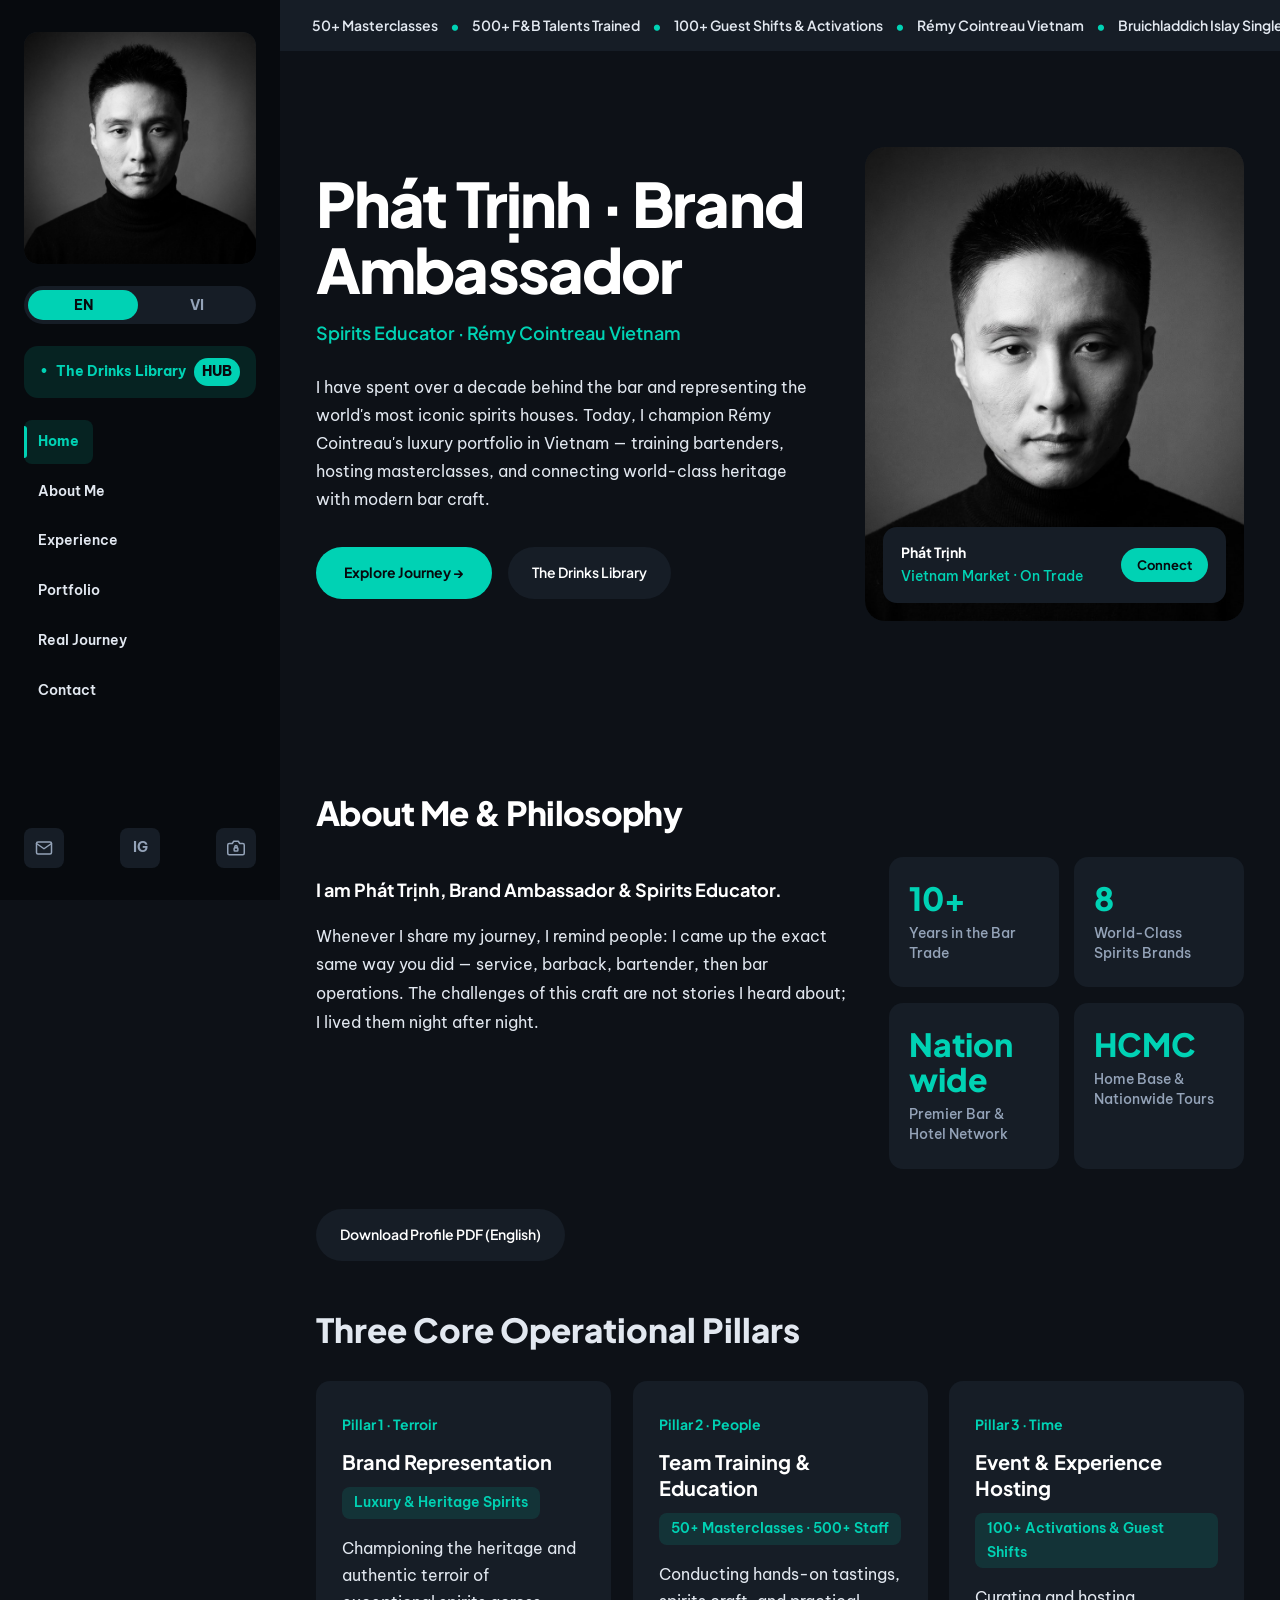
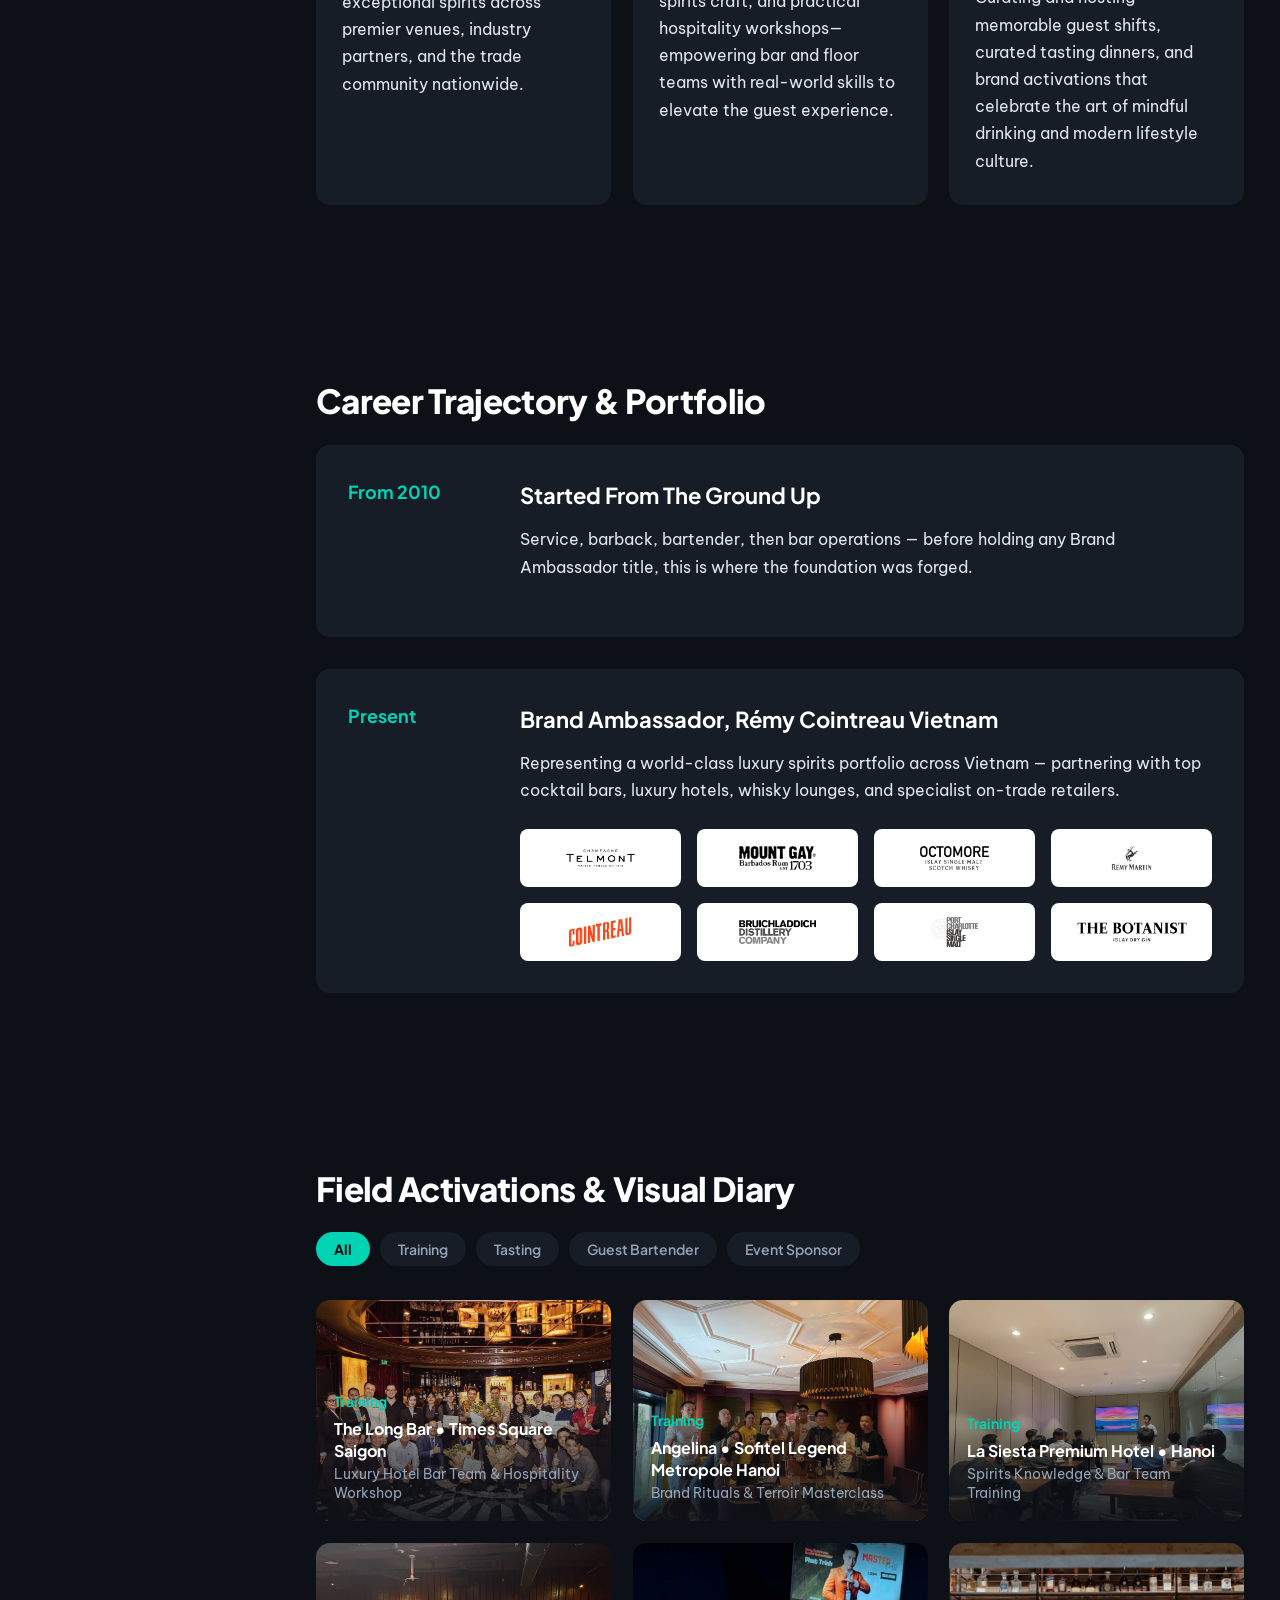
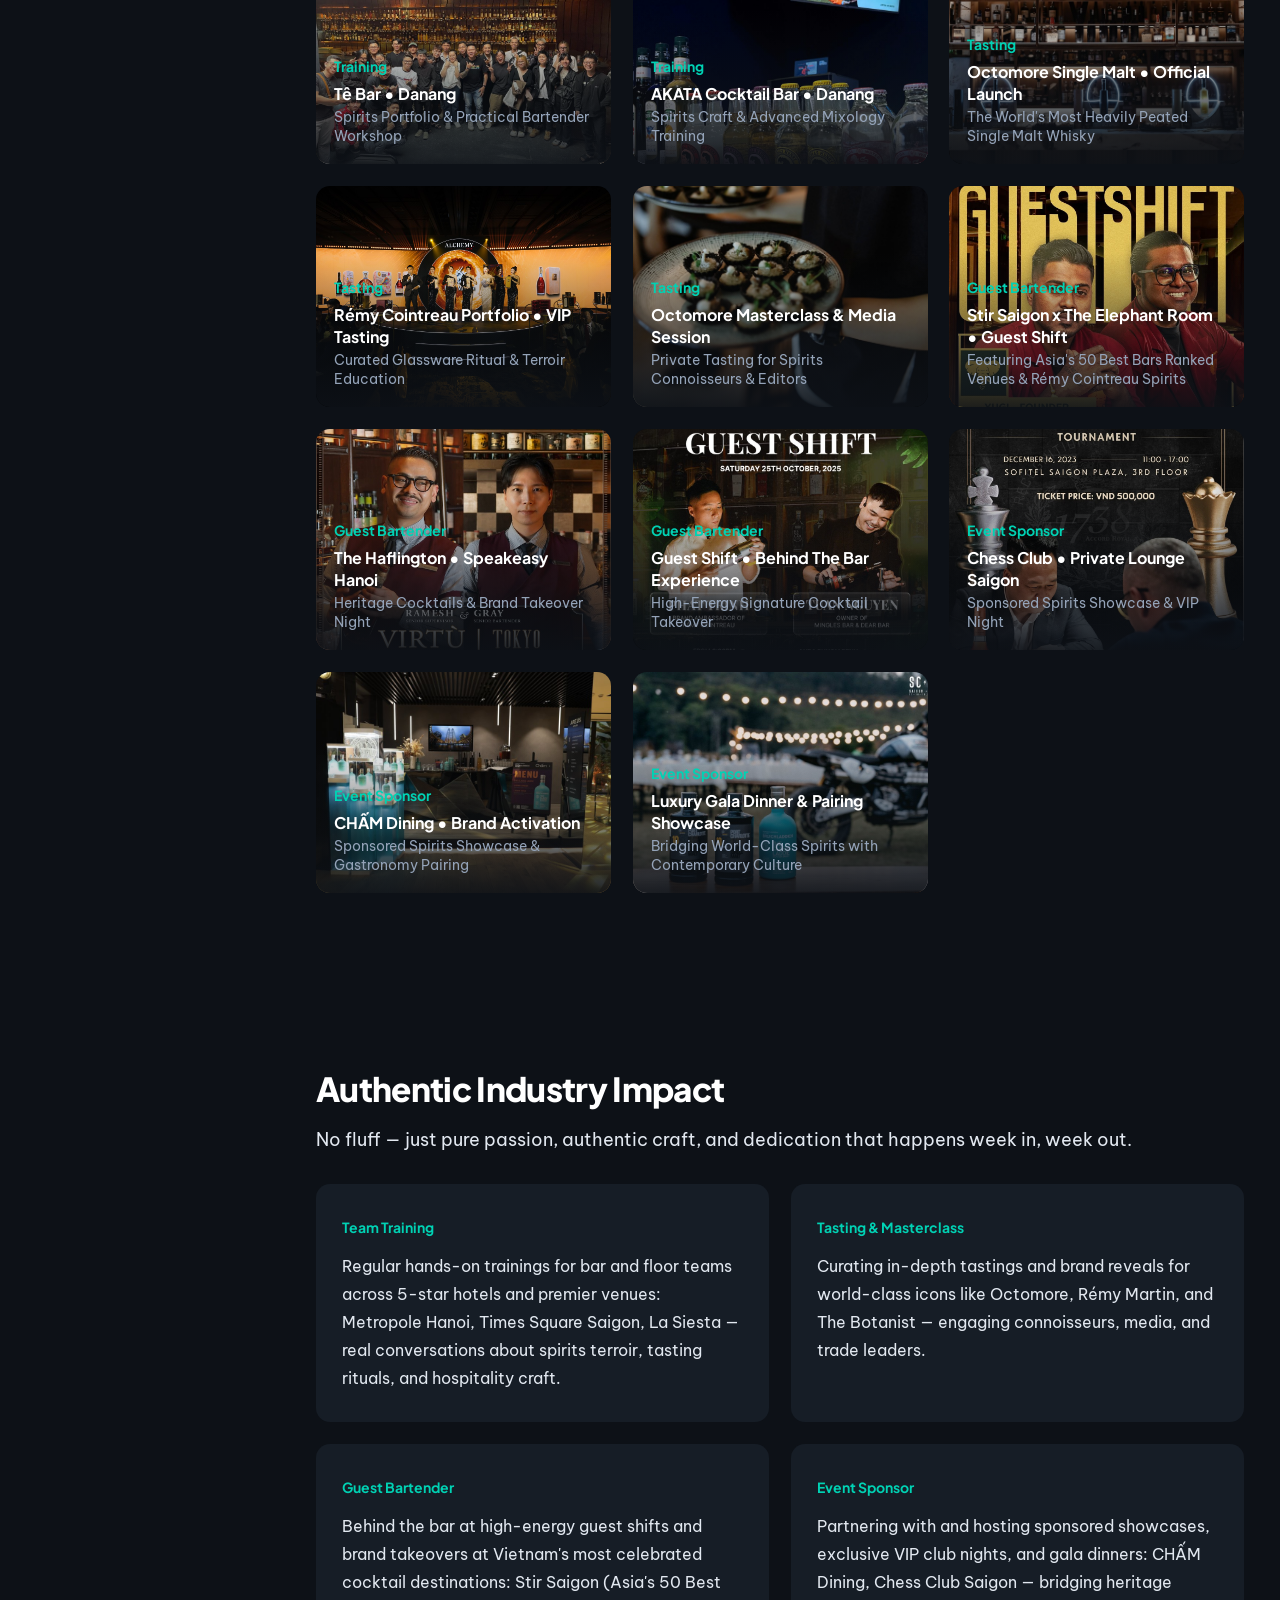
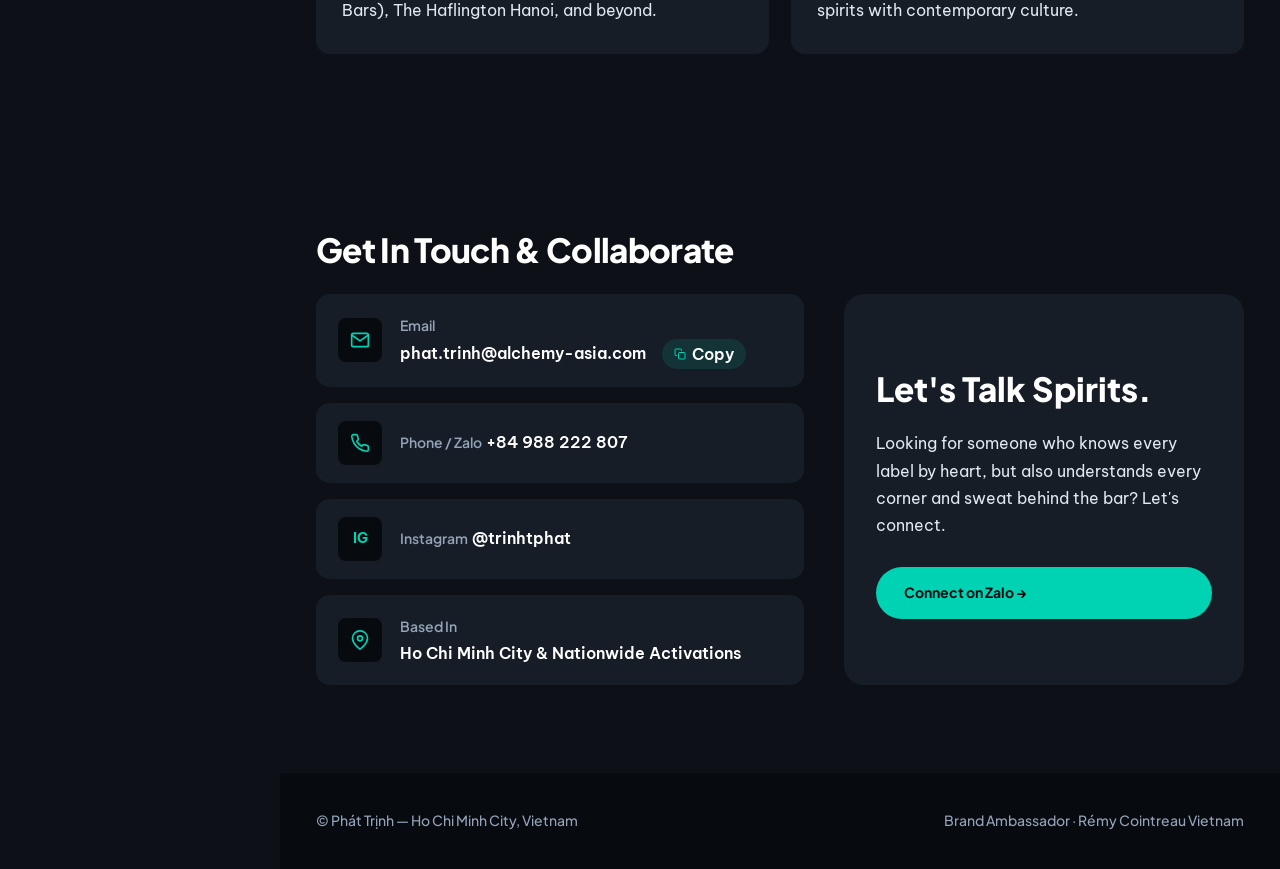
==== commit a92dd082: "Feat: Launch The Drinks Library & 3D Interactive Depth with Mobile Glass Bar - Deploy The Drinks Lib" ====
--- a/index.html
+++ b/index.html
@@ -909,190 +909,6 @@
     background: var(--bg-deep);
   }
 
-  /* ---------------- SOLUTION A: KNOWLEDGE HUB DRAWER ---------------- */
-  .drawer-modal {
-    position: fixed;
-    inset: 0;
-    z-index: 1000;
-    display: none;
-    align-items: stretch;
-    justify-content: flex-end;
-  }
-  .drawer-modal.active {
-    display: flex;
-  }
-  .drawer-backdrop {
-    position: fixed;
-    inset: 0;
-    background: rgba(0, 0, 0, 0.75);
-    backdrop-filter: blur(6px);
-    opacity: 0;
-    transition: opacity 0.3s ease;
-  }
-  .drawer-modal.active .drawer-backdrop {
-    opacity: 1;
-  }
-  .drawer-panel {
-    position: relative;
-    width: 100%;
-    max-width: 520px;
-    background: var(--bg-deep);
-    height: 100vh;
-    display: flex;
-    flex-direction: column;
-    transform: translateX(100%);
-    transition: transform 0.35s cubic-bezier(0.16, 1, 0.3, 1);
-    z-index: 10;
-  }
-  .drawer-modal.active .drawer-panel {
-    transform: translateX(0);
-  }
-  .drawer-header {
-    padding: 26px 26px 20px;
-    display: flex;
-    justify-content: space-between;
-    align-items: flex-start;
-    background: var(--bg-surface);
-  }
-  .drawer-kicker {
-    display: inline-block;
-    font-family: var(--font-head);
-    font-size: var(--step-small);
-    font-weight: 700;
-    color: var(--aqua);
-    margin-bottom: 6px;
-  }
-  .drawer-title {
-    font-family: var(--font-head);
-    font-size: 26px;
-    font-weight: 800;
-    color: var(--ink);
-    margin: 0;
-  }
-  .drawer-close-btn {
-    background: var(--bg-surface-elevated);
-    border: none;
-    color: var(--ink);
-    width: 38px;
-    height: 38px;
-    border-radius: var(--radius-sm);
-    display: flex;
-    align-items: center;
-    justify-content: center;
-    cursor: pointer;
-    transition: var(--transition);
-  }
-  .drawer-close-btn:hover {
-    color: var(--aqua);
-    background: var(--aqua-surface);
-  }
-
-  /* Drawer Topics Filter */
-  .drawer-filters {
-    padding: 16px 22px;
-    display: flex;
-    gap: 8px;
-    overflow-x: auto;
-    background: var(--bg-primary);
-  }
-  .drawer-filters::-webkit-scrollbar { display: none; }
-  .d-chip {
-    background: var(--bg-surface);
-    border: none;
-    color: var(--ink-muted);
-    font-family: var(--font-head);
-    font-size: var(--step-small);
-    font-weight: 600;
-    padding: 7px 16px;
-    border-radius: var(--radius-pill);
-    white-space: nowrap;
-    cursor: pointer;
-    transition: var(--transition);
-  }
-  .d-chip:hover {
-    color: var(--ink);
-  }
-  .d-chip.active {
-    background: var(--aqua);
-    color: var(--bg-deep);
-    font-weight: 700;
-  }
-
-  /* Drawer Body Cards */
-  .drawer-body {
-    flex: 1;
-    overflow-y: auto;
-    padding: 24px 22px;
-    display: flex;
-    flex-direction: column;
-    gap: 20px;
-  }
-  .drawer-body::-webkit-scrollbar { width: 5px; }
-  .drawer-body::-webkit-scrollbar-thumb { background: rgba(255,255,255,0.1); border-radius: 5px; }
-
-  .k-card {
-    background: var(--bg-surface);
-    border-radius: var(--radius-md);
-    padding: 24px 22px;
-    transition: var(--transition);
-  }
-  .k-card:hover {
-    background: var(--bg-surface-elevated);
-  }
-  .k-card.k-hidden {
-    display: none;
-  }
-  .k-brand-tag {
-    display: inline-block;
-    font-family: var(--font-head);
-    font-size: var(--step-small);
-    font-weight: 700;
-    color: var(--aqua);
-    margin-bottom: 8px;
-  }
-  .k-card h3 {
-    font-family: var(--font-head);
-    font-size: 19px;
-    font-weight: 700;
-    color: var(--ink);
-    margin: 0 0 12px 0;
-    line-height: 1.35;
-  }
-  .k-card p {
-    font-size: var(--step-body);
-    line-height: 1.7;
-    color: var(--ink-secondary);
-    margin: 0 0 12px 0;
-  }
-  .k-card ul {
-    margin: 0 0 14px 0;
-    padding-left: 20px;
-    font-size: var(--step-body);
-    color: var(--ink-secondary);
-  }
-  .k-card li {
-    margin-bottom: 8px;
-  }
-  .k-takeaway {
-    background: var(--aqua-surface);
-    padding: 12px 16px;
-    border-radius: var(--radius-sm);
-    font-size: var(--step-small);
-    color: var(--ink);
-    margin-top: 12px;
-  }
-  .k-takeaway strong {
-    color: var(--aqua);
-  }
-
-  .drawer-footer {
-    padding: 18px 22px;
-    background: var(--bg-surface);
-    font-size: var(--step-small);
-    color: var(--ink-muted);
-    text-align: center;
-  }
-
   /* ---------------- Lightbox Modal (Preserved & Styled) ---------------- */
   .lightbox-modal {
     position: fixed;
@@ -1333,24 +1149,214 @@
     overflow: hidden; clip: rect(0,0,0,0); border: 0;
   }
 
+  /* ---------------- Mobile Sticky Topbar ---------------- */
+  .mobile-topbar {
+    display: none;
+    align-items: center;
+    justify-content: space-between;
+    padding: 10px 16px;
+    height: 56px;
+    background: rgba(10, 14, 18, 0.92);
+    backdrop-filter: blur(16px);
+    -webkit-backdrop-filter: blur(16px);
+    border-bottom: 1px solid rgba(255, 255, 255, 0.08);
+    position: sticky;
+    top: 0;
+    z-index: 100;
+  }
+  .mobile-topbar-brand-link {
+    display: flex;
+    align-items: center;
+    gap: 10px;
+    text-decoration: none;
+    color: var(--ink);
+    font-weight: 700;
+    font-size: 14px;
+    font-family: var(--font-head);
+    flex-shrink: 0;
+    white-space: nowrap;
+  }
+  .mobile-topbar-avatar {
+    width: 36px;
+    height: 36px;
+    border-radius: 8px;
+    overflow: hidden;
+    background: var(--bg-surface);
+    border: 1px solid rgba(0, 210, 180, 0.35);
+    flex-shrink: 0;
+  }
+  .mobile-topbar-avatar img {
+    width: 100%;
+    height: 100%;
+    object-fit: cover;
+  }
+  .mobile-topbar-right {
+    display: flex;
+    align-items: center;
+    gap: 8px;
+    flex-shrink: 0;
+  }
+  .mobile-hub-link {
+    display: inline-flex;
+    align-items: center;
+    gap: 4px;
+    background: var(--aqua-surface);
+    color: var(--aqua);
+    padding: 5px 8px;
+    border-radius: var(--radius-pill);
+    text-decoration: none;
+    font-size: 11px;
+    font-weight: 700;
+    border: 1px solid rgba(0, 210, 180, 0.25);
+    flex-shrink: 0;
+    white-space: nowrap;
+    transition: var(--transition);
+  }
+  .mobile-hub-link .mobile-hub-badge {
+    background: var(--aqua);
+    color: var(--bg-deep);
+    font-size: 10px;
+    font-weight: 900;
+    padding: 1px 5px;
+    border-radius: 4px;
+  }
+  .mobile-topbar .lang-toggle {
+    display: inline-flex;
+    padding: 2px;
+    gap: 2px;
+    flex-shrink: 0;
+  }
+  .mobile-topbar .lang-toggle button {
+    padding: 4px 7px;
+    font-size: 11px;
+    min-width: 28px;
+  }
+
+  /* ---------------- 3D Interactive Depth & Specular Light Sheen ---------------- */
+  .depth-stage {
+    perspective: 1000px;
+  }
+  [data-depth-card] {
+    transform-style: preserve-3d;
+    will-change: transform;
+    transition: transform 0.22s cubic-bezier(0.2, 0.8, 0.2, 1);
+    position: relative;
+  }
+  [data-depth-card] .depth-pop,
+  [data-depth-card] .hero-portrait-badge,
+  [data-depth-card] .stat-number,
+  [data-depth-card] .pillar-num,
+  [data-depth-card] .pillar-title,
+  [data-depth-card] .g-content {
+    transform: translateZ(18px);
+    transition: transform 0.22s cubic-bezier(0.2, 0.8, 0.2, 1);
+  }
+  [data-depth-card]::after {
+    content: '';
+    position: absolute;
+    inset: 0;
+    border-radius: inherit;
+    background: radial-gradient(
+      circle at var(--light-x, 50%) var(--light-y, 50%),
+      rgba(255, 255, 255, 0.16) 0%,
+      rgba(0, 210, 180, 0.08) 28%,
+      transparent 65%
+    );
+    opacity: 0;
+    pointer-events: none;
+    transition: opacity 0.3s ease;
+    z-index: 10;
+  }
+  [data-depth-card].is-tilting::after {
+    opacity: 1;
+  }
+
+  @media (prefers-reduced-motion: reduce) {
+    [data-depth-card] {
+      transform: none !important;
+      transition: none !important;
+    }
+    [data-depth-card]::after {
+      display: none !important;
+    }
+    [data-depth-card] .depth-pop,
+    [data-depth-card] .hero-portrait-badge,
+    [data-depth-card] .stat-number,
+    [data-depth-card] .pillar-num,
+    [data-depth-card] .pillar-title,
+    [data-depth-card] .g-content {
+      transform: none !important;
+    }
+  }
+
   /* ---------------- Responsive Breakpoints ---------------- */
   @media (max-width: 1024px) {
+    .mobile-topbar {
+      display: flex;
+    }
     .shell {
       grid-template-columns: 1fr;
     }
     .sidebar {
       height: auto;
-      position: relative;
-      padding: 24px 20px;
+      position: sticky;
+      top: 56px;
+      padding: 8px 16px;
+      gap: 0;
+      background: rgba(10, 14, 18, 0.94);
+      backdrop-filter: blur(12px);
+      -webkit-backdrop-filter: blur(12px);
+      border-bottom: 1px solid rgba(255, 255, 255, 0.06);
+      z-index: 95;
+    }
+    .sidebar .avatar,
+    .sidebar .lang-toggle,
+    .sidebar .hub-trigger-btn,
+    .sidebar .side-foot {
+      display: none;
+    }
+    .sidenav-nav {
+      overflow-x: auto;
+      white-space: nowrap;
+      -webkit-overflow-scrolling: touch;
+      scrollbar-width: none;
+      width: 100%;
+      padding: 4px 0;
+    }
+    .sidenav-nav::-webkit-scrollbar {
+      display: none;
     }
     .sidenav {
       flex-direction: row;
-      flex-wrap: wrap;
-      justify-content: center;
-    }
-    .avatar {
-      width: 90px;
-      margin: 0 auto;
+      flex-wrap: nowrap;
+      justify-content: flex-start;
+      gap: 8px;
+    }
+    .sidenav a {
+      padding: 6px 14px;
+      font-size: 13px;
+      border-radius: var(--radius-pill);
+      background: var(--bg-surface);
+      border: 1px solid rgba(255, 255, 255, 0.05);
+      flex-shrink: 0;
+    }
+    .sidenav a.active {
+      background: var(--aqua-surface);
+      border-color: rgba(0, 210, 180, 0.4);
+    }
+    .sidenav a.active::before {
+      display: none;
+    }
+    .hero {
+      padding: 44px 0 60px;
+    }
+    .hero h1 {
+      font-size: clamp(28px, 7.5vw, 42px);
+      letter-spacing: -0.02em;
+    }
+    .hero-role {
+      font-size: clamp(15px, 4.2vw, 18px);
+      margin-bottom: 18px;
     }
     .hero-grid {
       grid-template-columns: 1fr;
@@ -1369,16 +1375,24 @@
   }
 
   @media (max-width: 640px) {
-    .container { padding: 0 20px; }
-    section { padding: 52px 0; }
+    :root {
+      --step-display: clamp(28px, 7.5vw, 36px);
+    }
+    .container { padding: 0 16px; }
+    section { padding: 48px 0; }
     .gallery { grid-template-columns: 1fr; }
     .brand-logos { grid-template-columns: repeat(2, 1fr); }
     .tl-item { grid-template-columns: 1fr; gap: 12px; }
     .pagefoot { flex-direction: column; gap: 10px; text-align: center; }
-    .drawer-panel { max-width: 100%; }
   }
 
   @media (max-width: 480px) {
+    .mobile-topbar {
+      padding: 8px 12px;
+    }
+    .mobile-topbar-brand {
+      font-size: 13.5px;
+    }
     .stat-grid { grid-template-columns: minmax(0, 1fr); }
     .stat-card { padding: 20px 18px; }
     .hero-actions { flex-direction: column; width: 100%; }
@@ -1388,6 +1402,26 @@
 </head>
 <body>
   <a href="#main-content" class="skip-link">Skip to main content / Chuyển đến nội dung chính</a>
+
+  <!-- MOBILE STICKY GLASS TOPBAR (Visible <= 1024px) -->
+  <header class="mobile-topbar" aria-label="Mobile Navigation">
+    <a href="#home" class="mobile-topbar-brand-link">
+      <div class="mobile-topbar-avatar">
+        <img src="portrait.jpg" alt="Phát Trịnh" width="36" height="36" decoding="async">
+      </div>
+      <span class="mobile-topbar-brand">Phát Trịnh</span>
+    </a>
+    <div class="mobile-topbar-right">
+      <a href="library/index.html" class="mobile-hub-link" aria-label="The Drinks Library">
+        <span class="mobile-hub-icon">🥃</span>
+        <span class="mobile-hub-badge">HUB</span>
+      </a>
+      <div class="lang-toggle" role="group" aria-label="Language selection / Chọn ngôn ngữ">
+        <button type="button" data-setlang="en" aria-label="Switch to English" aria-pressed="false">EN</button>
+        <button type="button" data-setlang="vi" class="active" aria-label="Chuyển sang Tiếng Việt" aria-pressed="true">VI</button>
+      </div>
+    </div>
+  </header>
 
   <div class="shell">
     <!-- SIDEBAR -->
@@ -1402,15 +1436,15 @@
         <button type="button" data-setlang="vi" aria-label="Chuyển sang Tiếng Việt" aria-pressed="true">VI</button>
       </div>
 
-      <!-- SOLUTION A: KNOWLEDGE HUB TRIGGER -->
-      <button type="button" class="hub-trigger-btn" id="openDrawerBtn" aria-label="Open Spirits Knowledge Hub" aria-controls="knowledgeDrawer">
+      <!-- THE DRINKS LIBRARY ENTRY -->
+      <a href="library/index.html" class="hub-trigger-btn" id="openDrawerBtn" aria-label="Open The Drinks Library">
         <div class="hub-left">
           <span style="color:var(--aqua)">•</span>
-          <span data-lang="en">Spirits Field Notes</span>
-          <span data-lang="vi">Sổ Tay Rượu Di Sản</span>
+          <span data-lang="en">The Drinks Library</span>
+          <span data-lang="vi">The Drinks Library</span>
         </div>
         <span class="hub-badge">HUB</span>
-      </button>
+      </a>
 
       <!-- Main Navigation -->
       <nav aria-label="Main Navigation" class="sidenav-nav">
@@ -1464,14 +1498,14 @@
               <div class="hero-actions">
                 <a class="btn-primary" href="#about" data-lang="en">Explore Journey →</a>
                 <a class="btn-primary" href="#about" data-lang="vi">Tìm hiểu về mình →</a>
-                <button type="button" class="btn-secondary" id="heroHubBtn">
-                  <span data-lang="en">Spirits Knowledge Hub</span>
-                  <span data-lang="vi">Sổ tay Kiến thức Rượu</span>
-                </button>
+                <a class="btn-secondary" href="library/index.html" id="heroHubBtn">
+                  <span data-lang="en">The Drinks Library</span>
+                  <span data-lang="vi">The Drinks Library</span>
+                </a>
               </div>
             </div>
             <div class="hero-right">
-              <div class="hero-portrait-card">
+              <div class="hero-portrait-card" data-depth-card>
                 <img src="portrait.jpg" alt="Phát Trịnh — Brand Ambassador &amp; Spirits Educator" width="540" height="680" decoding="async" fetchpriority="high">
                 <div class="hero-portrait-badge">
                   <div>
@@ -1502,23 +1536,23 @@
             </div>
 
             <div class="stat-grid" data-ui>
-              <div class="stat-card">
+              <div class="stat-card" data-depth-card>
                 <div class="num">10+</div>
                 <div class="lbl" data-lang="en">Years in the Bar Trade</div>
                 <div class="lbl" data-lang="vi">Năm Thực Chiến Ngành Bar</div>
               </div>
-              <div class="stat-card">
+              <div class="stat-card" data-depth-card>
                 <div class="num">8</div>
                 <div class="lbl" data-lang="en">World-Class Spirits Brands</div>
                 <div class="lbl" data-lang="vi">Nhãn Hiệu Di Sản Đại Diện</div>
               </div>
-              <div class="stat-card">
+              <div class="stat-card" data-depth-card>
                 <div class="num" data-lang="en">Nationwide</div>
                 <div class="num" data-lang="vi">Toàn quốc</div>
                 <div class="lbl" data-lang="en">Premier Bar &amp; Hotel Network</div>
                 <div class="lbl" data-lang="vi">Mạng Lưới Bar &amp; Khách Sạn 5 Sao</div>
               </div>
-              <div class="stat-card">
+              <div class="stat-card" data-depth-card>
                 <div class="num">HCMC</div>
                 <div class="lbl" data-lang="en">Home Base &amp; Nationwide Tours</div>
                 <div class="lbl" data-lang="vi">Hoạt Động Chính &amp; Lưu Diễn</div>
@@ -1538,7 +1572,7 @@
           </div>
           <div class="pillars-grid">
             <!-- PILLAR 1 -->
-            <div class="pillar-card">
+            <div class="pillar-card" data-depth-card>
               <div>
                 <span class="pillar-num">Pillar 1 · Terroir</span>
                 <h4 data-lang="en">Brand Representation</h4>
@@ -1551,7 +1585,7 @@
             </div>
 
             <!-- PILLAR 2 -->
-            <div class="pillar-card">
+            <div class="pillar-card" data-depth-card>
               <div>
                 <span class="pillar-num">Pillar 2 · People</span>
                 <h4 data-lang="en">Team Training &amp; Education</h4>
@@ -1564,7 +1598,7 @@
             </div>
 
             <!-- PILLAR 3 -->
-            <div class="pillar-card">
+            <div class="pillar-card" data-depth-card>
               <div>
                 <span class="pillar-num">Pillar 3 · Time</span>
                 <h4 data-lang="en">Event &amp; Experience Hosting</h4>
@@ -1659,7 +1693,7 @@
 
           <div class="gallery">
             <!-- TRAINING 1 -->
-            <div class="g-tile" data-category="training">
+            <div class="g-tile" data-depth-card data-category="training">
               <img src="img/training-thelongbar.jpg" alt="The Long Bar Times Square Saigon" loading="lazy">
               <div class="g-overlay">
                 <span class="cat" data-lang="en">Training</span>
@@ -1671,7 +1705,7 @@
               </div>
             </div>
             <!-- TRAINING 2 -->
-            <div class="g-tile" data-category="training">
+            <div class="g-tile" data-depth-card data-category="training">
               <img src="img/training-metropole.jpg" alt="Angelina Sofitel Legend Metropole Hanoi Training" loading="lazy">
               <div class="g-overlay">
                 <span class="cat" data-lang="en">Training</span>
@@ -1683,7 +1717,7 @@
               </div>
             </div>
             <!-- TRAINING 3 -->
-            <div class="g-tile" data-category="training">
+            <div class="g-tile" data-depth-card data-category="training">
               <img src="img/training-lasiesta.jpg" alt="La Siesta Premium Hotel Hanoi Training" loading="lazy">
               <div class="g-overlay">
                 <span class="cat" data-lang="en">Training</span>
@@ -1695,7 +1729,7 @@
               </div>
             </div>
             <!-- TRAINING 4 -->
-            <div class="g-tile" data-category="training">
+            <div class="g-tile" data-depth-card data-category="training">
               <img src="img/training-tebar.jpg" alt="Tê Bar Danang Bartender Workshop" loading="lazy">
               <div class="g-overlay">
                 <span class="cat" data-lang="en">Training</span>
@@ -1707,7 +1741,7 @@
               </div>
             </div>
             <!-- TRAINING 5 -->
-            <div class="g-tile" data-category="training">
+            <div class="g-tile" data-depth-card data-category="training">
               <img src="img/training-akata.jpg" alt="AKATA Cocktail Bar Danang Training" loading="lazy">
               <div class="g-overlay">
                 <span class="cat" data-lang="en">Training</span>
@@ -1719,7 +1753,7 @@
               </div>
             </div>
             <!-- TASTING 1 -->
-            <div class="g-tile" data-category="tasting">
+            <div class="g-tile" data-depth-card data-category="tasting">
               <img src="img/tasting-octomore-1.jpg" alt="Octomore Single Malt Official Launch" loading="lazy">
               <div class="g-overlay">
                 <span class="cat" data-lang="en">Tasting</span>
@@ -1731,7 +1765,7 @@
               </div>
             </div>
             <!-- TASTING 2 -->
-            <div class="g-tile" data-category="tasting">
+            <div class="g-tile" data-depth-card data-category="tasting">
               <img src="img/tasting-masterclass.jpg" alt="Remy Cointreau Portfolio VIP Tasting" loading="lazy">
               <div class="g-overlay">
                 <span class="cat" data-lang="en">Tasting</span>
@@ -1743,7 +1777,7 @@
               </div>
             </div>
             <!-- TASTING 3 -->
-            <div class="g-tile" data-category="tasting">
+            <div class="g-tile" data-depth-card data-category="tasting">
               <img src="img/tasting-octomore-2.jpg" alt="Octomore Masterclass Media Session" loading="lazy">
               <div class="g-overlay">
                 <span class="cat" data-lang="en">Tasting</span>
@@ -1755,7 +1789,7 @@
               </div>
             </div>
             <!-- GUEST BARTENDER 1 -->
-            <div class="g-tile" data-category="guest">
+            <div class="g-tile" data-depth-card data-category="guest">
               <img src="img/guest-stir.jpg" alt="Stir Saigon x The Elephant Room" loading="lazy">
               <div class="g-overlay">
                 <span class="cat" data-lang="en">Guest Bartender</span>
@@ -1767,7 +1801,7 @@
               </div>
             </div>
             <!-- GUEST BARTENDER 2 -->
-            <div class="g-tile" data-category="guest">
+            <div class="g-tile" data-depth-card data-category="guest">
               <img src="img/guest-haflington.jpg" alt="The Haflington Speakeasy Hanoi" loading="lazy">
               <div class="g-overlay">
                 <span class="cat" data-lang="en">Guest Bartender</span>
@@ -1779,7 +1813,7 @@
               </div>
             </div>
             <!-- GUEST BARTENDER 3 -->
-            <div class="g-tile" data-category="guest">
+            <div class="g-tile" data-depth-card data-category="guest">
               <img src="img/guest-shift-1.jpg" alt="Guest Shift Behind The Bar" loading="lazy">
               <div class="g-overlay">
                 <span class="cat" data-lang="en">Guest Bartender</span>
@@ -1791,7 +1825,7 @@
               </div>
             </div>
             <!-- EVENT SPONSOR 1 -->
-            <div class="g-tile" data-category="event">
+            <div class="g-tile" data-depth-card data-category="event">
               <img src="img/event-chessclub.jpg" alt="Chess Club Private Lounge Saigon" loading="lazy">
               <div class="g-overlay">
                 <span class="cat" data-lang="en">Event Sponsor</span>
@@ -1803,7 +1837,7 @@
               </div>
             </div>
             <!-- EVENT SPONSOR 2 -->
-            <div class="g-tile" data-category="event">
+            <div class="g-tile" data-depth-card data-category="event">
               <img src="img/event-cham.jpg" alt="CHẤM Brand Activation" loading="lazy">
               <div class="g-overlay">
                 <span class="cat" data-lang="en">Event Sponsor</span>
@@ -1815,7 +1849,7 @@
               </div>
             </div>
             <!-- EVENT SPONSOR 3 -->
-            <div class="g-tile" data-category="event">
+            <div class="g-tile" data-depth-card data-category="event">
               <img src="img/event-showcase.jpg" alt="Luxury Gala Dinner Pairing Showcase" loading="lazy">
               <div class="g-overlay">
                 <span class="cat" data-lang="en">Event Sponsor</span>
@@ -1941,150 +1975,6 @@
         </div>
       </footer>
     </main>
-  </div>
-
-  <!-- ================= SOLUTION A: KNOWLEDGE HUB DRAWER ================= -->
-  <div id="knowledgeDrawer" class="drawer-modal" role="dialog" aria-modal="true" aria-labelledby="drawerTitle" aria-hidden="true">
-    <div class="drawer-backdrop" id="drawerBackdrop"></div>
-    <div class="drawer-panel">
-      <div class="drawer-header">
-        <div>
-          <span class="drawer-kicker" data-lang="en">Spirits Field Notes · By Phát Trịnh</span>
-          <span class="drawer-kicker" data-lang="vi">Sổ Tay Nghề Rượu · Phát Trịnh</span>
-          <h2 id="drawerTitle" class="drawer-title">
-            <span data-lang="en">Spirits Knowledge Hub</span>
-            <span data-lang="vi">Kiến Thức Rượu Di Sản</span>
-          </h2>
-        </div>
-        <button type="button" class="drawer-close-btn" id="closeDrawerBtn" aria-label="Đóng cẩm nang / Close" title="Close (Esc)">
-          <svg width="20" height="20" viewBox="0 0 24 24" fill="none" stroke="currentColor" stroke-width="2.5" stroke-linecap="round" stroke-linejoin="round" aria-hidden="true"><line x1="18" y1="6" x2="6" y2="18"></line><line x1="6" y1="6" x2="18" y2="18"></line></svg>
-        </button>
-      </div>
-
-      <!-- Topics Filter Chips -->
-      <div class="drawer-filters" role="tablist">
-        <button class="d-chip active" data-topic="all" data-lang="en">All Notes</button>
-        <button class="d-chip active" data-topic="all" data-lang="vi">Tất cả</button>
-        <button class="d-chip" data-topic="cognac" data-lang="en">Cognac</button>
-        <button class="d-chip" data-topic="cognac" data-lang="vi">Cognac</button>
-        <button class="d-chip" data-topic="gin" data-lang="en">Gin Craft</button>
-        <button class="d-chip" data-topic="gin" data-lang="vi">Gin Di sản</button>
-        <button class="d-chip" data-topic="whisky" data-lang="en">Islay Single Malt</button>
-        <button class="d-chip" data-topic="whisky" data-lang="vi">Islay Whisky</button>
-        <button class="d-chip" data-topic="rum-champagne" data-lang="en">Rum &amp; Champagne</button>
-        <button class="d-chip" data-topic="rum-champagne" data-lang="vi">Rum &amp; Champagne</button>
-      </div>
-
-      <!-- Drawer Content Cards -->
-      <div class="drawer-body">
-        <!-- TOPIC 1: COGNAC -->
-        <article class="k-card" data-topic="cognac">
-          <span class="k-brand-tag" data-lang="en">Rémy Martin · Fine Champagne Cognac</span>
-          <span class="k-brand-tag" data-lang="vi">Rémy Martin · Di Sản Cognac Thượng Hạng</span>
-          <h3 data-lang="en">What is Cognac &amp; Why Not All Brandies Are Cognac?</h3>
-          <h3 data-lang="vi">Cognac là gì &amp; Vì sao không phải Brandy nào cũng là Cognac?</h3>
-          <p data-lang="en">All Cognac is brandy (grape-distilled spirit), but only brandy distilled in the strictly demarcated <b>Cognac region of France</b> under AOC laws can carry the name Cognac.</p>
-          <p data-lang="vi">Mọi Cognac đều là Brandy (rượu mạnh chưng cất từ nho), nhưng chỉ rượu chưng cất tại <b>vùng Cognac (Cộng hòa Pháp)</b> tuân theo bộ quy chuẩn AOC nghiêm ngặt mới được mang danh hiệu Cognac.</p>
-          <ul>
-            <li data-lang="en"><b>The 6 Crus (Terroir):</b> Only <i>Grande Champagne</i> and <i>Petite Champagne</i> have the unique chalky limestone soil capable of yielding eaux-de-vie with immense aging potential and aromatic depth.</li>
-            <li data-lang="vi"><b>6 Vùng Thổ Nhưỡng (Crus):</b> Trong 6 vùng của Cognac, chỉ duy nhất <i>Grande Champagne</i> và <i>Petite Champagne</i> sở hữu chất đất phấn xốp đặc hữu, tạo nên eaux-de-vie có tiềm năng lưu giữ hương thơm hoa quả thanh lịch nhất.</li>
-            <li data-lang="en"><b>Fine Champagne Legal Status:</b> Rémy Martin exclusively crafts <i>Fine Champagne Cognac</i> — requiring at least 50% Grande Champagne with the balance from Petite Champagne.</li>
-            <li data-lang="vi"><b>Chuẩn Fine Champagne:</b> Rémy Martin chuyên tâm tạo ra <i>Fine Champagne Cognac</i> — tiêu chuẩn pháp lý đòi hỏi tối thiểu 50% nho từ Grande Champagne và phần còn lại từ Petite Champagne.</li>
-            <li data-lang="en"><b>Aging Classifications:</b> VSOP (aged min. 4 years in Limousin oak), XO (aged min. 10 years).</li>
-            <li data-lang="vi"><b>Phân hạng tuổi ủ:</b> VSOP (ủ tối thiểu 4 năm trong thùng gỗ sồi Limousin), XO (ủ tối thiểu 10 năm).</li>
-          </ul>
-          <div class="k-takeaway">
-            <strong data-lang="en">Ambassador's Note:</strong>
-            <strong data-lang="vi">Lời khuyên từ Đại sứ:</strong>
-            <span data-lang="en"> When tasting Rémy Martin XO, drop in one large clear ice cube. Watch how the chill unlocks rich notes of candied orange, jasmine, and ripe fig.</span>
-            <span data-lang="vi"> Khi thưởng thức Rémy Martin XO, hãy thử cùng một viên đá tròn trong suốt. Nhiệt độ mát lạnh sẽ mở khóa các tầng hương cam thảo, hoa nhài và quả sung chín mọng.</span>
-          </div>
-        </article>
-
-        <!-- TOPIC 2: GIN -->
-        <article class="k-card" data-topic="gin">
-          <span class="k-brand-tag" data-lang="en">The Botanist · Progressive Islay Dry Gin</span>
-          <span class="k-brand-tag" data-lang="vi">The Botanist · Nghệ Thuật Thảo Mộc Islay</span>
-          <h3 data-lang="en">Understanding Gin &amp; The 22 Wild Foraged Botanicals</h3>
-          <h3 data-lang="vi">Bản chất của Gin &amp; Triết lý 22 Thảo Mộc Hoang Dã</h3>
-          <p data-lang="en">By definition, Gin is a neutral spirit whose predominant flavor must stem from <b>Juniper berries</b>. But true artistry lies in how secondary botanicals harmonize with the terroir.</p>
-          <p data-lang="vi">Về bản chất, Gin là rượu mạnh có hương vị chủ đạo bắt buộc từ <b>quả bách xù (Juniper berries)</b>. Tuy nhiên, linh hồn và sự khác biệt của Gin nằm ở câu chuyện thổ nhưỡng của các loại thảo mộc kết hợp.</p>
-          <ul>
-            <li data-lang="en"><b>22 Hand-Foraged Islay Botanicals:</b> In addition to 9 classic core botanicals, The Botanist forages 22 indigenous wild botanicals sustainably across the remote Scottish island of Islay (apple mint, bog myrtle, gorse flowers...).</li>
-            <li data-lang="vi"><b>22 Thảo mộc hoang dã đảo Islay:</b> Ngoài 9 loại thảo mộc nền kinh điển, The Botanist thu hái thủ công hoàn toàn 22 loại thảo mộc bản địa mọc hoang dã trên đảo Islay (bạc hà táo, thạch nam, hoa kim tước...).</li>
-            <li data-lang="en"><b>Ugly Betty Still:</b> Distilled in a modified Lomond copper pot still running at simmer pressure for a slow 17 hours — preserving delicate essential floral oils without scorching.</li>
-            <li data-lang="vi"><b>Nồi chưng cất "Ugly Betty":</b> Sử dụng nồi đồng Lomond cổ duy nhất còn lại, chưng cất ở nhiệt độ thấp và tốc độ siêu chậm suốt 17 tiếng để chiết xuất trọn vẹn tinh dầu thảo mộc tinh khiết nhất.</li>
-          </ul>
-          <div class="k-takeaway">
-            <strong data-lang="en">Ambassador's Note:</strong>
-            <strong data-lang="vi">Lời khuyên từ Đại sứ:</strong>
-            <span data-lang="en"> The Botanist &amp; Tonic: Garnish with a sprig of fresh rosemary and a slice of pink grapefruit to amplify the wild herbal notes.</span>
-            <span data-lang="vi"> Khi pha The Botanist &amp; Tonic: Hãy dùng một nhánh hương thảo kẹp nhẹ cùng lát bưởi hồng để kích thích tối đa tinh dầu bách xù và hoa dại.</span>
-          </div>
-        </article>
-
-        <!-- TOPIC 3: SINGLE MALT WHISKY -->
-        <article class="k-card" data-topic="whisky">
-          <span class="k-brand-tag" data-lang="en">Bruichladdich Distillery · Islay Single Malt</span>
-          <span class="k-brand-tag" data-lang="vi">Bruichladdich · Thổ Nhưỡng &amp; Khói Than Bùn Islay</span>
-          <h3 data-lang="en">Peated Whisky Explained: From 0 PPM to Octomore</h3>
-          <h3 data-lang="vi">Whisky Khói là gì? Sự phân cấp từ Không Khói đến Siêu Đậm Khói</h3>
-          <p data-lang="en">Peat smoke flavor does not come from oak casks; it is infused into the malted barley when drying over burning peat fires. Peat intensity is measured in <b>PPM (Phenol Parts Per Million)</b>.</p>
-          <p data-lang="vi">Vị khói than bùn (Peat Smoke) không sinh ra từ thùng gỗ, mà ngấm vào hạt lúa mạch (malted barley) trong quá trình sấy khô bằng khói than bùn trước khi lên men. Độ đậm khói được đo bằng chỉ số <b>PPM</b>.</p>
-          <ul>
-            <li data-lang="en"><b>The Classic Laddie (0 PPM — Unpeated):</b> Proof that Islay whisky does not need smoke to be legendary. 100% Scottish barley, floral, honeyed, with distinct maritime salinity.</li>
-            <li data-lang="vi"><b>The Classic Laddie (0 PPM — Không khói):</b> Minh chứng rằng whisky đảo Islay không cần khói vẫn là kiệt tác. Tôn vinh vị ngọt bùi nguyên bản của lúa mạch Scotland và hơi thở khoáng mặn của biển cả.</li>
-            <li data-lang="en"><b>Port Charlotte (40 PPM — Heavily Peated):</b> Elegant barbecue smoke, campfire warmth, balanced against rich orchard fruits and French oak elegance.</li>
-            <li data-lang="vi"><b>Port Charlotte (40 PPM — Đậm khói thanh lịch):</b> Làn khói nướng barbecue ấm áp, đầm ấm, cân bằng hoàn mỹ giữa than bùn, hoa quả chín và gỗ sồi.</li>
-            <li data-lang="en"><b>Octomore (100+ PPM to 200+ PPM):</b> The most heavily peated single malt series in existence. Bottled at cask strength, defying all conventions with astonishing elegance beneath monumental smoke.</li>
-            <li data-lang="vi"><b>Octomore (100+ đến 200+ PPM):</b> Dòng Single Malt đậm khói nhất hành tinh. Đóng chai ở nồng độ cồn nguyên bản (Cask Strength), phá vỡ mọi quy tắc với độ êm mượt đáng kinh ngạc ẩn sau màn khói khổng lồ.</li>
-          </ul>
-          <div class="k-takeaway">
-            <strong data-lang="en">Ambassador's Note:</strong>
-            <strong data-lang="vi">Lời khuyên từ Đại sứ:</strong>
-            <span data-lang="en"> Bruichladdich whiskies are 100% un-chill filtered and naturally colored — every drop preserves authentic distillery terroir.</span>
-            <span data-lang="vi"> Toàn bộ sản phẩm của Bruichladdich cam kết không lọc lạnh (Non-chill filtered) và màu tự nhiên 100% từ thùng gỗ sồi, không bao giờ dùng phẩm màu caramel.</span>
-          </div>
-        </article>
-
-        <!-- TOPIC 4: RUM MOUNT GAY -->
-        <article class="k-card" data-topic="rum-champagne">
-          <span class="k-brand-tag" data-lang="en">Mount Gay · The Rum That Invented Rum (1703)</span>
-          <span class="k-brand-tag" data-lang="vi">Mount Gay 1703 · Cội Nguồn Của Nghệ Thuật Rum</span>
-          <h3 data-lang="en">Why Mount Gay is The Oldest Commercial Rum in the World</h3>
-          <h3 data-lang="vi">Vì sao Mount Gay 1703 được công nhận là Rum lâu đời nhất thế giới?</h3>
-          <p data-lang="en">A legal deed dated <b>February 20, 1703</b> on the island of Barbados confirms Mount Gay as the oldest continuously operating rum distillery on earth.</p>
-          <p data-lang="vi">Văn bản pháp lý đề ngày <b>20 tháng 2 năm 1703</b> tại đảo Barbados xác nhận Mount Gay là lò chưng cất rượu rum hoạt động liên tục lâu đời nhất trên thế giới.</p>
-          <ul>
-            <li data-lang="en"><b>Coral-Filtered Water:</b> Water is drawn from subterranean wells naturally filtered through the coral limestone bedrock of Barbados.</li>
-            <li data-lang="vi"><b>Nước ngầm lọc qua đá san hô:</b> Nguồn nước làm rượu được lấy từ tầng nước ngầm lọc tự nhiên qua các rạn san hô cổ của đảo Barbados, mang lại độ tinh khiết không tì vết.</li>
-            <li data-lang="en"><b>Double Pot Still &amp; Column Still:</b> Blending aromatic pot-still spirits (ripe banana, toasted oak, spice) with column-still spirits for roundness and silky balance.</li>
-            <li data-lang="vi"><b>Bậc thầy phối trộn Pot &amp; Column Still:</b> Kết hợp tinh tế giữa rượu chưng cất từ nồi đồng cổ (Pot Still - hương chuối chín, gia vị nồng nàn) và tháp chưng cất (Column Still - độ êm mượt thanh thoát).</li>
-          </ul>
-        </article>
-
-        <!-- TOPIC 5: CHAMPAGNE TELMONT -->
-        <article class="k-card" data-topic="rum-champagne">
-          <span class="k-brand-tag" data-lang="en">Champagne Telmont · In The Name of Mother Nature</span>
-          <span class="k-brand-tag" data-lang="vi">Champagne Telmont · Vì Mẹ Thiên Nhiên</span>
-          <h3 data-lang="en">Champagne Telmont &amp; The Sustainable Viticulture Revolution</h3>
-          <h3 data-lang="vi">Champagne Telmont &amp; Cuộc Cách Mạng Canh Tác Hữu Cơ Bền Vững</h3>
-          <p data-lang="en">Founded in 1912 in Damery, Telmont is spearheading organic farming in Champagne: targeting 100% organic estate viticulture by 2025.</p>
-          <p data-lang="vi">Thành lập từ năm 1912 tại Damery (Pháp), Nhà Champagne Telmont đang dẫn đầu phong trào canh tác hữu cơ: cam kết 100% diện tích vườn nho canh tác hữu cơ (Organic Viticulture).</p>
-          <ul>
-            <li data-lang="en"><b>No Gift Box Policy:</b> Abolished all heavy presentation boxes to drastically curb shipping carbon footprints.</li>
-            <li data-lang="vi"><b>Triệt tiêu hộp quà thừa thãi:</b> Loại bỏ 100% hộp giấy đóng gói không cần thiết để cắt giảm triệt để lượng khí thải carbon vận chuyển.</li>
-            <li data-lang="en"><b>Lightest Champagne Bottle:</b> Pioneering 800g recycled green glass bottles running on 100% renewable energy.</li>
-            <li data-lang="vi"><b>Chai thủy tinh siêu nhẹ 800g:</b> Sử dụng chai thủy tinh xanh tái chế siêu nhẹ 800g vận hành hoàn toàn bằng điện năng lượng tái tạo.</li>
-          </ul>
-        </article>
-      </div>
-
-      <div class="drawer-footer">
-        <p data-lang="en">Curated by Phát Trịnh · Brand Ambassador &amp; Spirits Educator.</p>
-        <p data-lang="vi">Biên soạn bởi Phát Trịnh · Brand Ambassador &amp; Spirits Educator.</p>
-      </div>
-    </div>
   </div>
 
   <!-- LIGHTBOX MODAL (Preserved & Enhanced) -->
@@ -2655,7 +2545,7 @@
   var passcodeForm = document.getElementById('passcodeForm');
   var passcodeInput = document.getElementById('passcodeInput');
   var passcodeError = document.getElementById('passcodeError');
-  var DRIVE_URL = 'https://drive.google.com/drive/folders/1LykZxEsH0jKiHgLqZR-KJ8Zgfjtaxbhw?fbclid=IwY2xjawUzHuZleHRuA2FlbQIxMABwZG9mBWJyaWQRMUZHejZ0SkhtWTdGUmZIbWNzcnRjBmFwcF9pZBAyMjIwMzkxNzg4MjAwODkyAAEesm8PYIbf5zYVpnCCYD9V45u_XlU2gE1hUaKtibQ5sXu8JPCTq3ldiudWp2U_aem_SpZmq_jU2Xo2nzZtW3y69g';
+  var DRIVE_URL = 'https://drive.google.com/drive/folders/1f7PSHIhJOomQ770wuqFKLiyQG-0Re1aL?fbclid=IwY2xjawUzHuZleHRuA2FlbQIxMABwZG9mBWJyaWQRMUZHejZ0SkhtWTdGUmZIbWNzcnRjBmFwcF9pZBAyMjIwMzkxNzg4MjAwODkyAAEesm8PYIbf5zYVpnCCYD9V45u_XlU2gE1hUaKtibQ5sXu8JPCTq3ldiudWp2U_aem_SpZmq_jU2Xo2nzZtW3y69g';
   var clearInputTimer = null;
 
   function verifyPasscode(code) {
@@ -2787,84 +2677,6 @@
     spySections.forEach(function(sec) { spyObserver.observe(sec); });
   }
 
-
-
-  // --- Solution A: Knowledge Hub Drawer Controller ---
-  var drawerModal = document.getElementById('knowledgeDrawer');
-  var drawerBackdrop = document.getElementById('drawerBackdrop');
-  var openDrawerBtn = document.getElementById('openDrawerBtn');
-  var heroHubBtn = document.getElementById('heroHubBtn');
-  var closeDrawerBtn = document.getElementById('closeDrawerBtn');
-
-  function openKnowledgeDrawer() {
-    if (!drawerModal) return;
-    drawerModal.classList.add('active');
-    drawerModal.setAttribute('aria-hidden', 'false');
-    document.body.style.overflow = 'hidden';
-    if (closeDrawerBtn) closeDrawerBtn.focus();
-  }
-
-  function closeKnowledgeDrawer() {
-    if (!drawerModal) return;
-    drawerModal.classList.remove('active');
-    drawerModal.setAttribute('aria-hidden', 'true');
-    document.body.style.overflow = '';
-    if (openDrawerBtn) openDrawerBtn.focus();
-  }
-
-  if (openDrawerBtn) {
-    openDrawerBtn.addEventListener('click', function(e) {
-      e.preventDefault();
-      openKnowledgeDrawer();
-    });
-  }
-  if (heroHubBtn) {
-    heroHubBtn.addEventListener('click', function(e) {
-      e.preventDefault();
-      openKnowledgeDrawer();
-    });
-  }
-  if (closeDrawerBtn) {
-    closeDrawerBtn.addEventListener('click', function(e) {
-      e.preventDefault();
-      closeKnowledgeDrawer();
-    });
-  }
-  if (drawerBackdrop) {
-    drawerBackdrop.addEventListener('click', function() {
-      closeKnowledgeDrawer();
-    });
-  }
-
-  // Knowledge Hub Topic Filter Chips
-  var dChips = document.querySelectorAll('.d-chip');
-  var kCards = document.querySelectorAll('.k-card');
-
-  dChips.forEach(function(chip) {
-    chip.addEventListener('click', function() {
-      var topic = chip.getAttribute('data-topic');
-      dChips.forEach(function(c) {
-        c.classList.toggle('active', c.getAttribute('data-topic') === topic);
-      });
-      kCards.forEach(function(card) {
-        if (topic === 'all' || card.getAttribute('data-topic') === topic) {
-          card.classList.remove('k-hidden');
-        } else {
-          card.classList.add('k-hidden');
-        }
-      });
-    });
-  });
-
-  // Escape key support for Drawer
-  document.addEventListener('keydown', function(e) {
-    if (e.key === 'Escape') {
-      if (drawerModal && drawerModal.classList.contains('active')) {
-        closeKnowledgeDrawer();
-      }
-    }
-  });
-
   // Clipboard copy email helper
   document.querySelectorAll('.btn-copy').forEach(function(btn) {
     btn.addEventListener('click', function() {
@@ -2898,6 +2710,109 @@
     });
   }
 
+  /* ---------------- 3D Interactive Depth & Sheen Controller ---------------- */
+  function initInteractiveDepth() {
+    if (window.matchMedia && window.matchMedia('(prefers-reduced-motion: reduce)').matches) {
+      return;
+    }
+
+    var cards = document.querySelectorAll('[data-depth-card]');
+    if (!cards.length) return;
+
+    var isScrolling = false;
+    var scrollTimeout = null;
+
+    // Guaranteed 0% scroll lag on mobile touch devices
+    window.addEventListener('scroll', function() {
+      isScrolling = true;
+      if (scrollTimeout) clearTimeout(scrollTimeout);
+      scrollTimeout = setTimeout(function() {
+        isScrolling = false;
+      }, 150);
+    }, { passive: true });
+
+    cards.forEach(function(card) {
+      var parent = card.parentElement;
+      if (parent && !parent.classList.contains('depth-stage')) {
+        parent.classList.add('depth-stage');
+      }
+
+      var rect = null;
+      var targetRotateX = 0;
+      var targetRotateY = 0;
+      var currentRotateX = 0;
+      var currentRotateY = 0;
+      var isHovered = false;
+      var rafId = null;
+
+      function updatePhysics() {
+        if (!isHovered && Math.abs(currentRotateX) < 0.05 && Math.abs(currentRotateY) < 0.05) {
+          card.style.transform = '';
+          card.classList.remove('is-tilting');
+          rafId = null;
+          return;
+        }
+
+        // Linear interpolation (Lerp factor 0.12)
+        currentRotateX += (targetRotateX - currentRotateX) * 0.12;
+        currentRotateY += (targetRotateY - currentRotateY) * 0.12;
+
+        if (!isScrolling) {
+          card.style.transform = 'perspective(1000px) rotateX(' + currentRotateX.toFixed(2) + 'deg) rotateY(' + currentRotateY.toFixed(2) + 'deg)';
+        }
+
+        rafId = requestAnimationFrame(updatePhysics);
+      }
+
+      function onPointerMove(e) {
+        if (isScrolling) return;
+        if (!rect) rect = card.getBoundingClientRect();
+
+        var clientX = e.clientX || (e.touches && e.touches[0] ? e.touches[0].clientX : 0);
+        var clientY = e.clientY || (e.touches && e.touches[0] ? e.touches[0].clientY : 0);
+
+        var x = clientX - rect.left;
+        var y = clientY - rect.top;
+
+        var normX = (x / rect.width) * 2 - 1;
+        var normY = (y / rect.height) * 2 - 1;
+
+        var maxTilt = 8;
+        targetRotateX = -normY * maxTilt;
+        targetRotateY = normX * maxTilt;
+
+        var lightX = ((x / rect.width) * 100).toFixed(1) + '%';
+        var lightY = ((y / rect.height) * 100).toFixed(1) + '%';
+        card.style.setProperty('--light-x', lightX);
+        card.style.setProperty('--light-y', lightY);
+
+        if (!isHovered) {
+          isHovered = true;
+          card.classList.add('is-tilting');
+          if (!rafId) rafId = requestAnimationFrame(updatePhysics);
+        }
+      }
+
+      function onPointerLeave() {
+        isHovered = false;
+        targetRotateX = 0;
+        targetRotateY = 0;
+        rect = null;
+      }
+
+      card.addEventListener('pointerenter', function(e) {
+        rect = card.getBoundingClientRect();
+        onPointerMove(e);
+      }, { passive: true });
+
+      card.addEventListener('pointermove', onPointerMove, { passive: true });
+      card.addEventListener('pointerleave', onPointerLeave, { passive: true });
+    });
+  }
+
+  window.initInteractiveDepth = initInteractiveDepth;
+  initInteractiveDepth();
+
   </script>
 </body>
 </html>
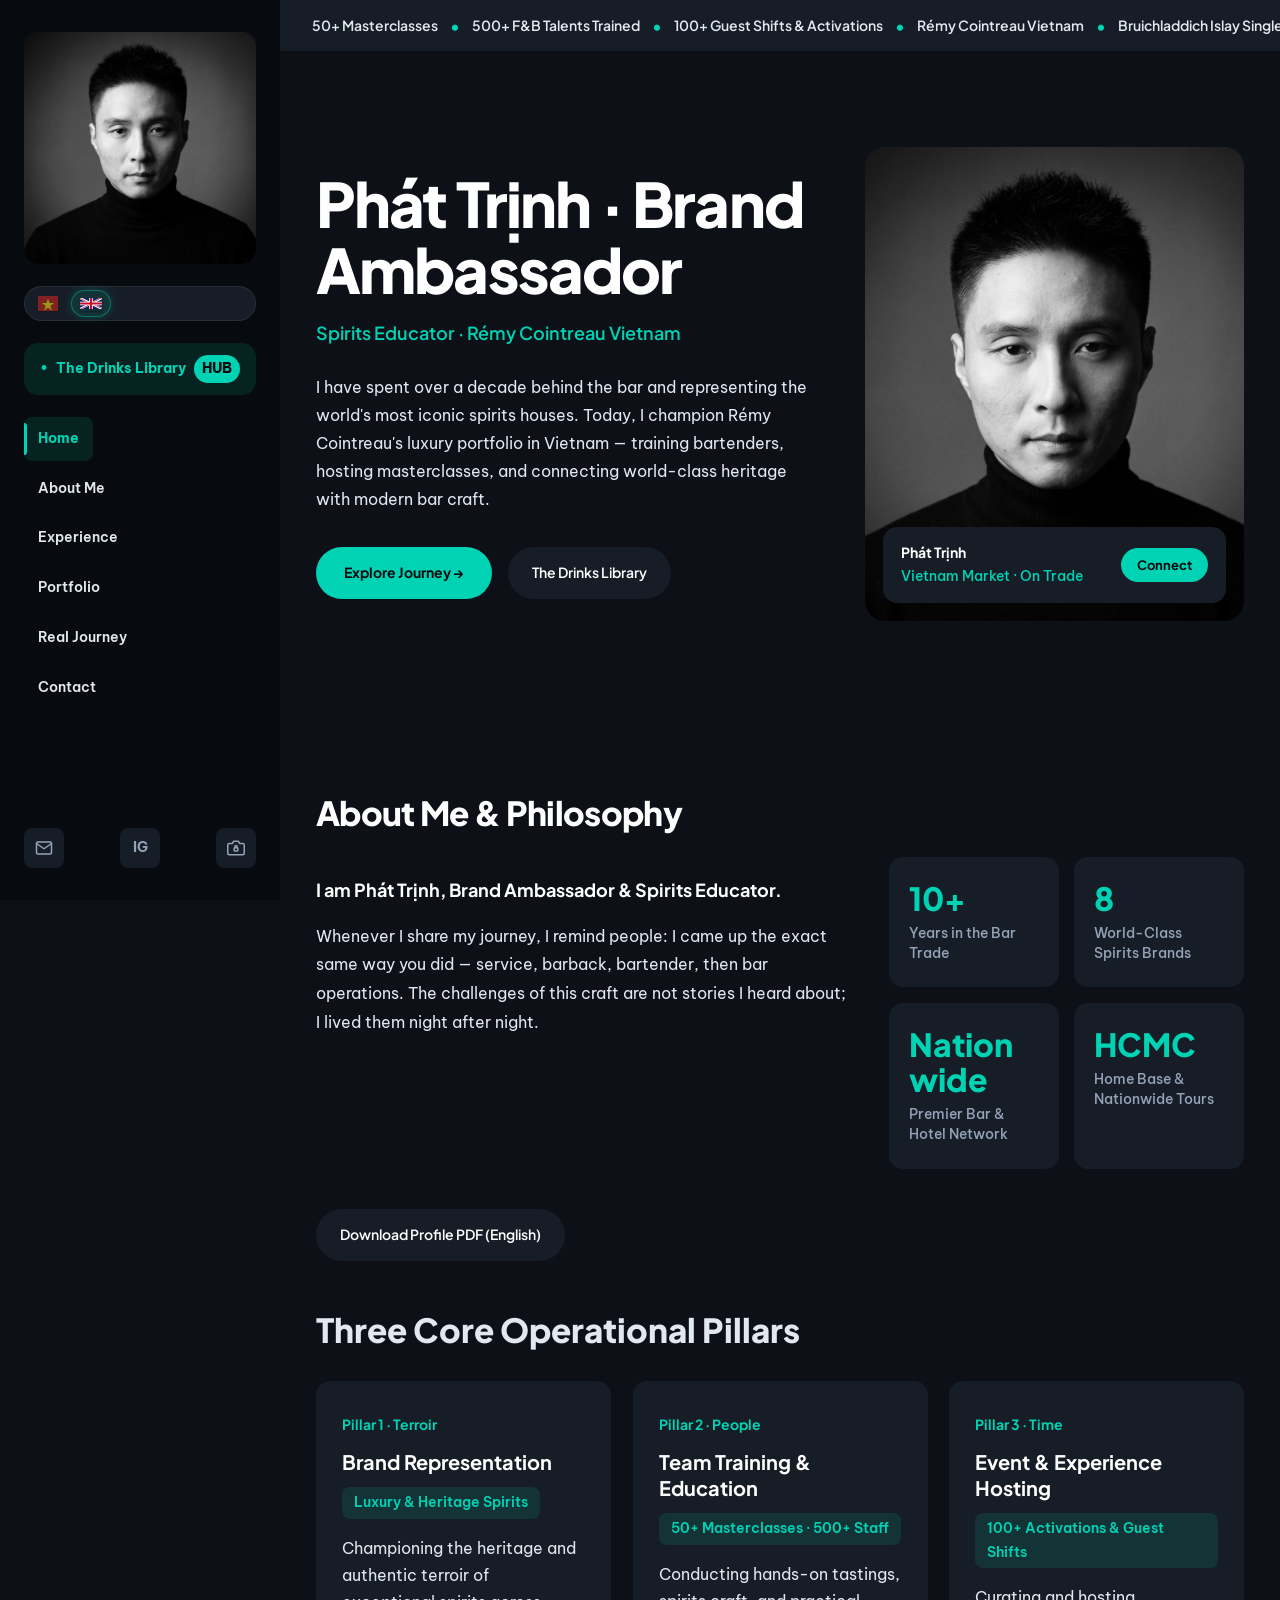
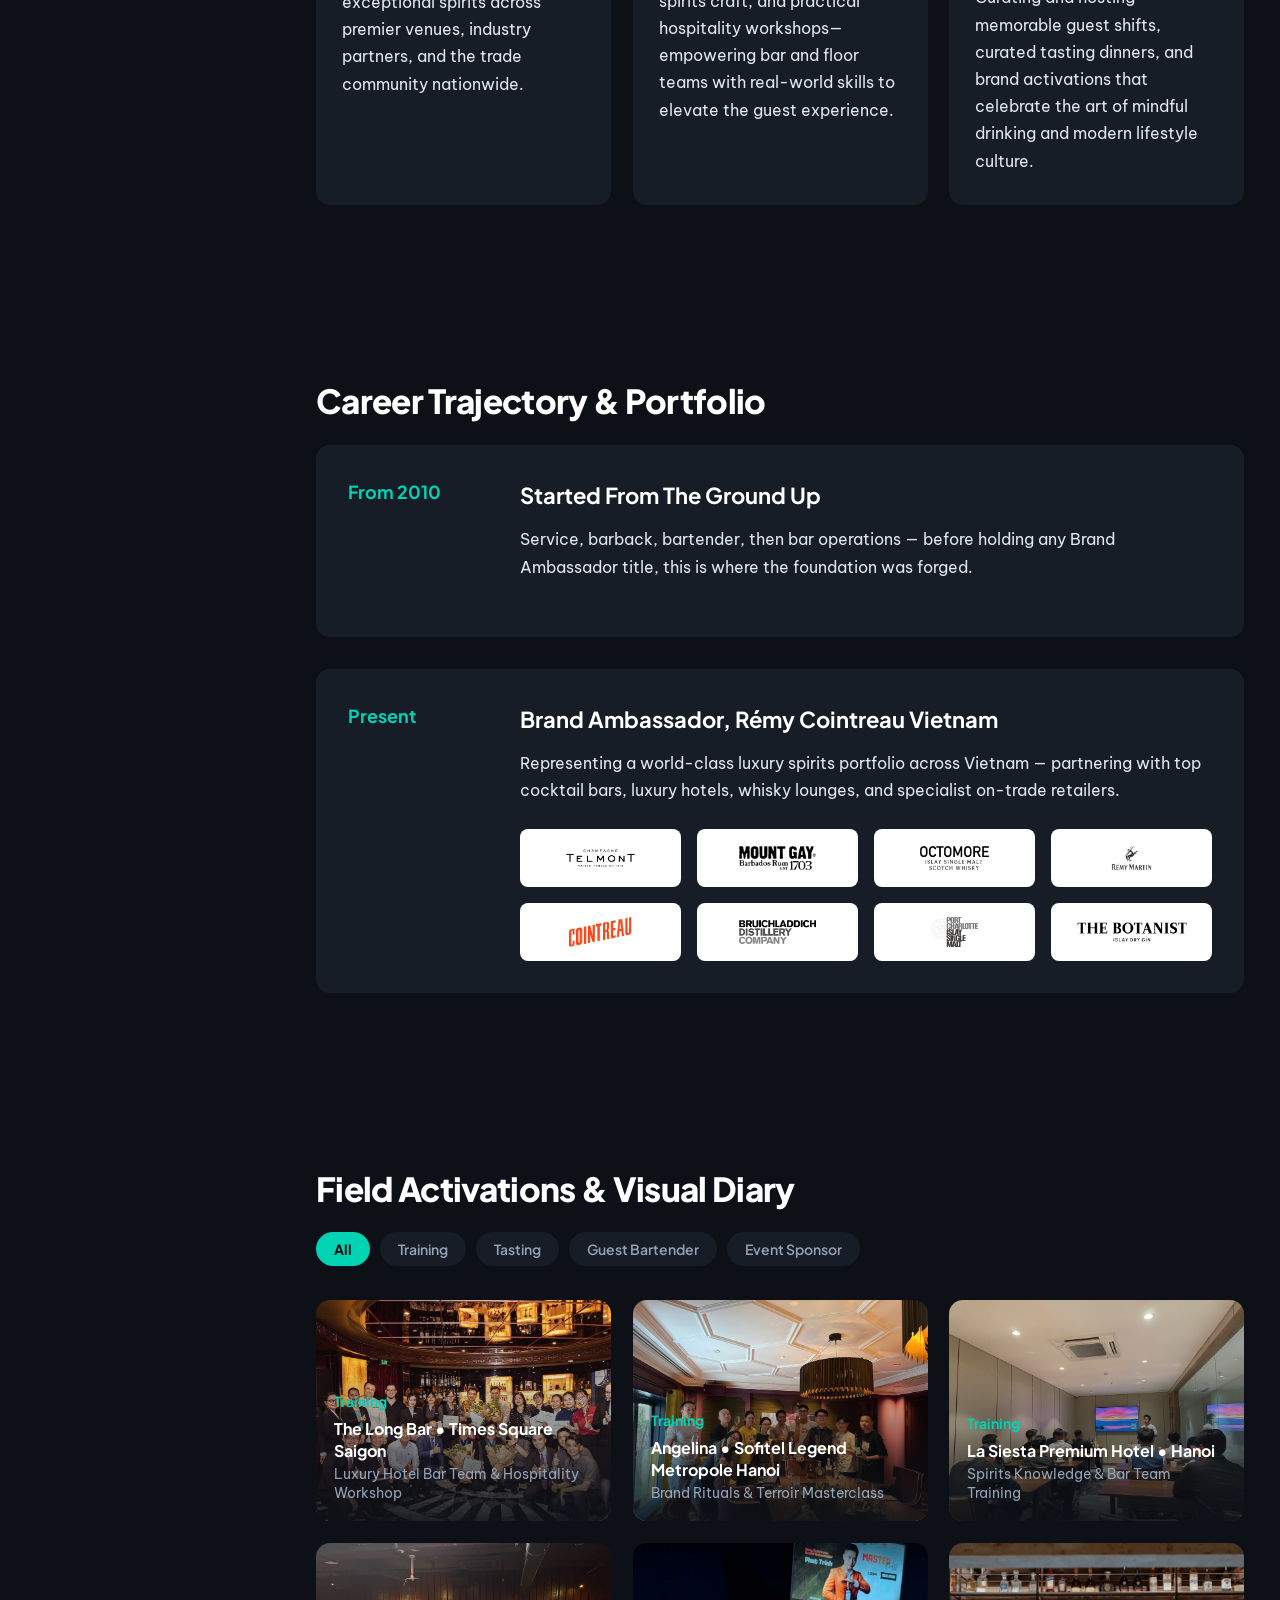
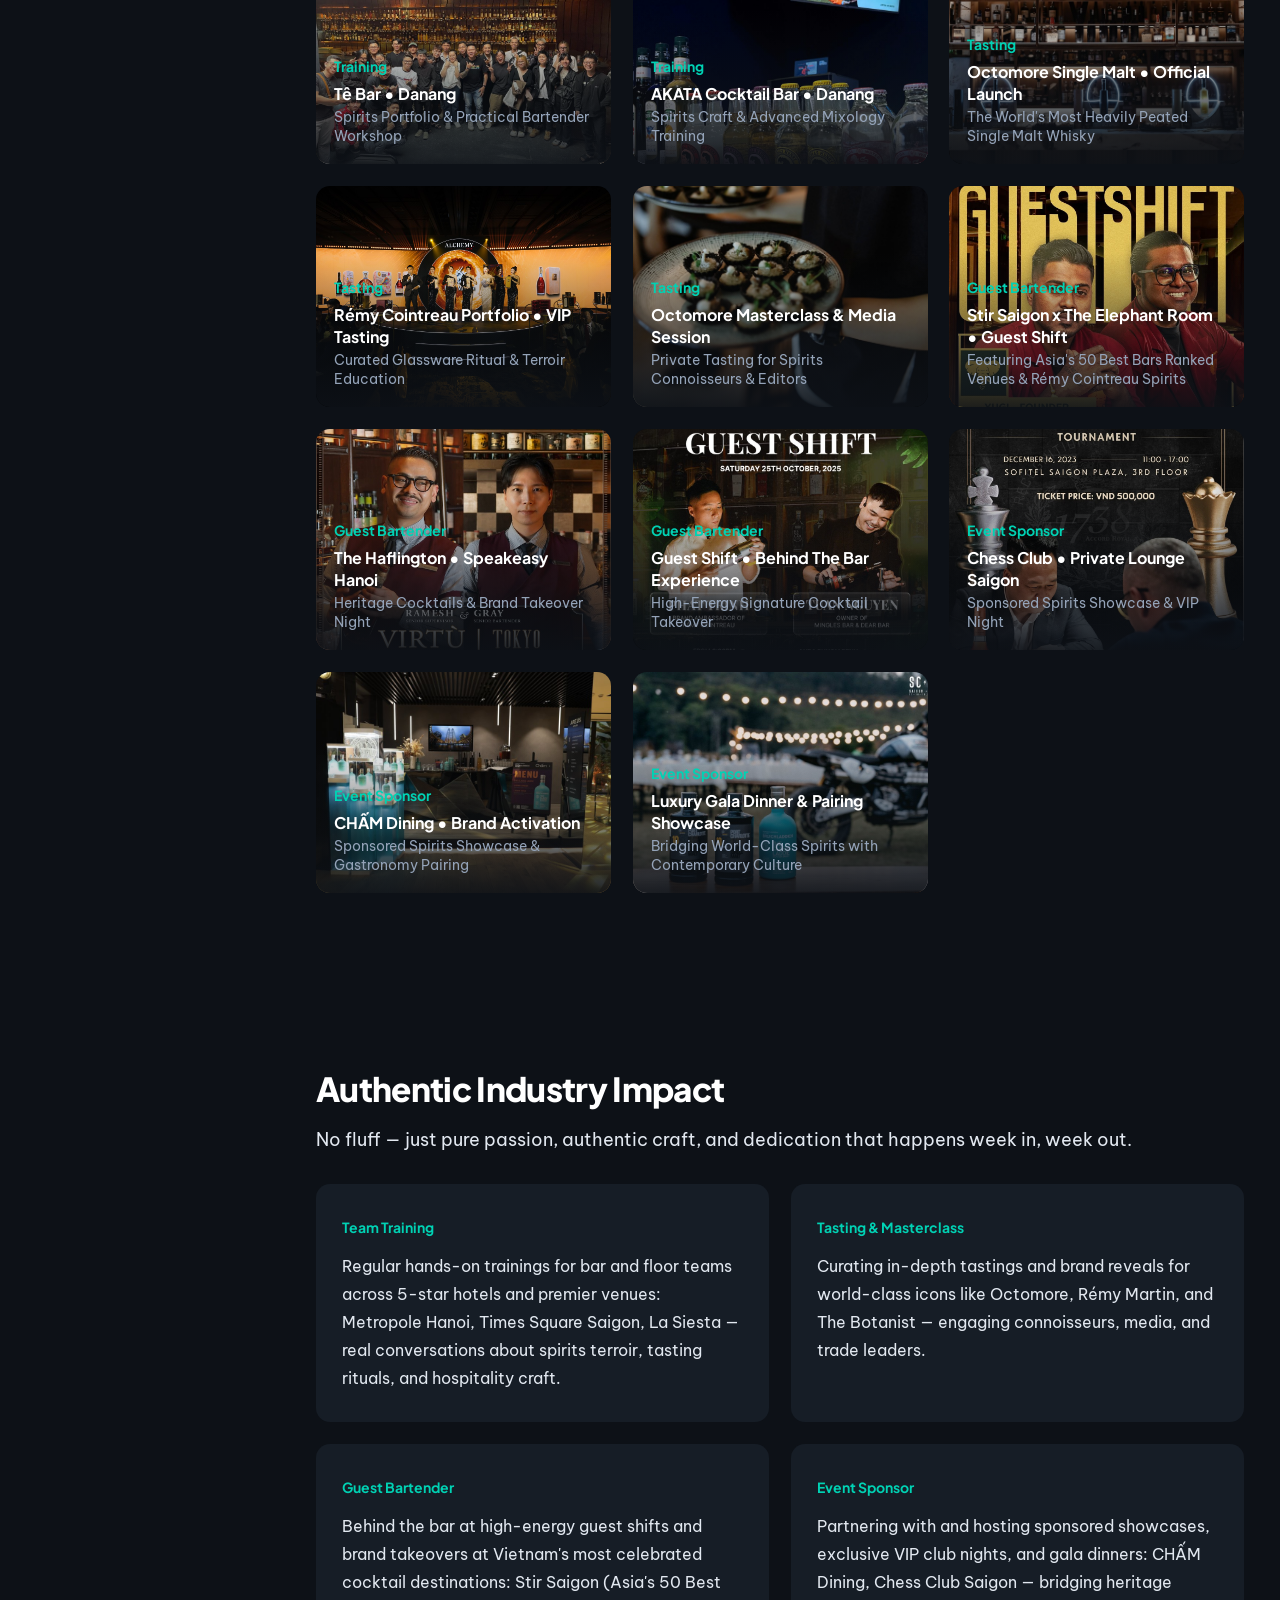
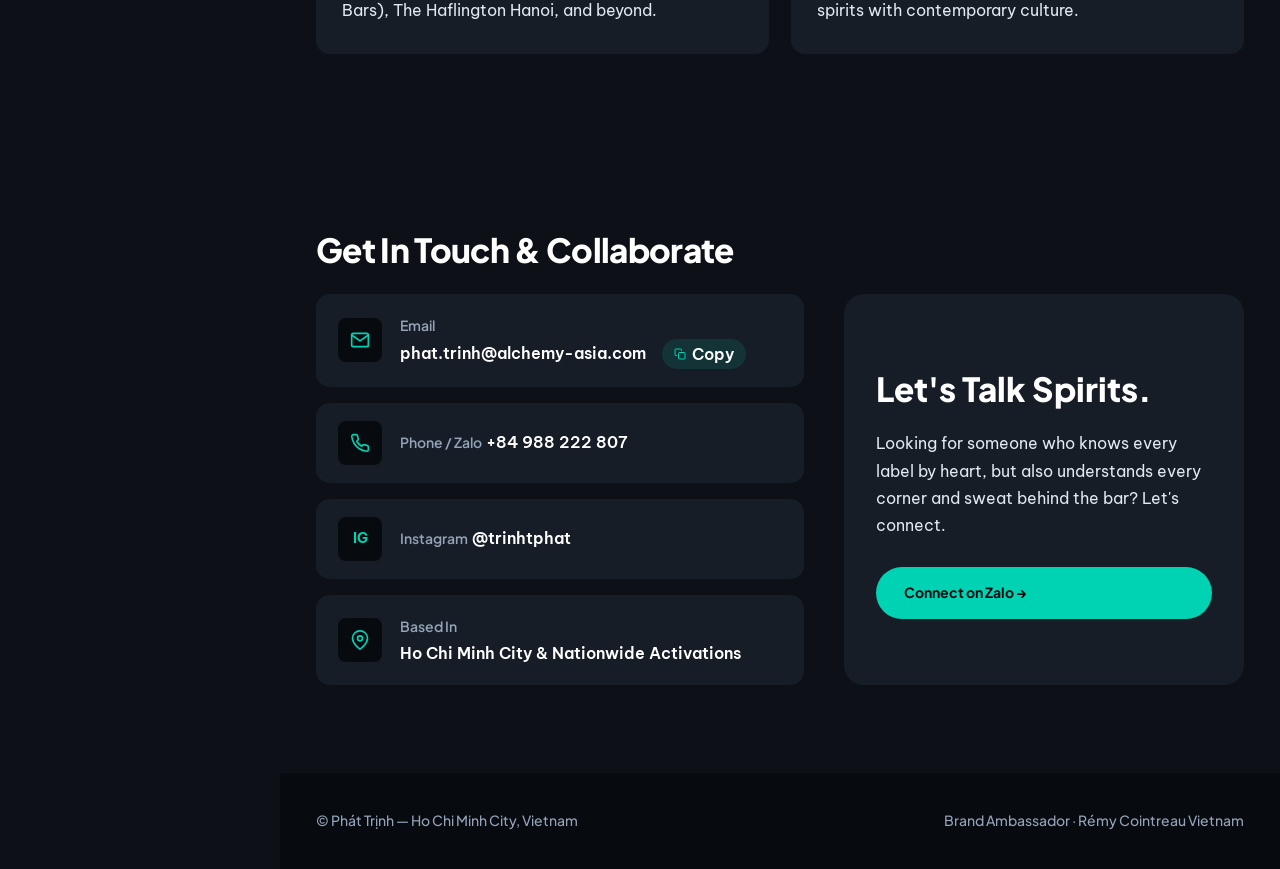
==== commit a00e1966: "feat: brand search favicons, flag language switcher, media folder, and library video player" ====
--- a/index.html
+++ b/index.html
@@ -5,6 +5,47 @@
   <meta name="viewport" content="width=device-width, initial-scale=1.0">
   <title>Phát Trịnh — Brand Ambassador &amp; Spirits Educator</title>
   <meta name="description" content="Portfolio of Phát Trịnh — Brand Ambassador & Spirits Educator representing Rémy Cointreau Heritage Spirits in Vietnam.">
+  <link rel="icon" type="image/svg+xml" href="favicon.svg">
+  <link rel="icon" type="image/png" sizes="48x48" href="favicon-48x48.png">
+  <link rel="icon" type="image/png" sizes="96x96" href="favicon-96x96.png">
+  <link rel="icon" type="image/png" sizes="192x192" href="favicon-192x192.png">
+  <link rel="apple-touch-icon" sizes="180x180" href="apple-touch-icon.png">
+  <meta property="og:site_name" content="Phát Trịnh | Spirits Educator">
+  <meta property="og:title" content="Phát Trịnh — Brand Ambassador & Spirits Educator">
+  <meta property="og:description" content="Hồ sơ năng lực & The Drinks Library — Phát Trịnh, Brand Ambassador đại diện danh mục rượu di sản Rémy Cointreau tại Việt Nam.">
+  <meta property="og:url" content="https://trinhtphat.io.vn/">
+  <meta property="og:type" content="website">
+  <meta property="og:image" content="https://trinhtphat.io.vn/favicon-192x192.png">
+  <script type="application/ld+json">
+  {
+    "@context": "https://schema.org",
+    "@graph": [
+      {
+        "@type": "WebSite",
+        "@id": "https://trinhtphat.io.vn/#website",
+        "url": "https://trinhtphat.io.vn/",
+        "name": "Phát Trịnh",
+        "alternateName": ["Phat Trinh", "The Drinks Library"],
+        "description": "Portfolio of Phát Trịnh — Brand Ambassador & Spirits Educator",
+        "publisher": {
+          "@id": "https://trinhtphat.io.vn/#person"
+        }
+      },
+      {
+        "@type": "Person",
+        "@id": "https://trinhtphat.io.vn/#person",
+        "name": "Phát Trịnh",
+        "jobTitle": "Brand Ambassador & Spirits Educator",
+        "url": "https://trinhtphat.io.vn/",
+        "image": "https://trinhtphat.io.vn/portrait.jpg",
+        "worksFor": {
+          "@type": "Organization",
+          "name": "Rémy Cointreau"
+        }
+      }
+    ]
+  }
+  </script>
   <link rel="preconnect" href="https://fonts.googleapis.com">
   <link rel="preconnect" href="https://fonts.gstatic.com" crossorigin>
   <link href="https://fonts.googleapis.com/css2?family=Plus+Jakarta+Sans:wght@400;500;600;700;800;900&family=Be+Vietnam+Pro:wght@400;500;600;700&display=swap" rel="stylesheet">
@@ -159,30 +200,44 @@
 
   /* Language Switch */
   .lang-toggle {
-    display: flex;
+    display: inline-flex;
+    align-items: center;
     background: var(--bg-surface);
+    border: 1px solid rgba(255, 255, 255, 0.08);
     border-radius: var(--radius-pill);
-    padding: 4px;
-    gap: 4px;
+    padding: 3px;
+    gap: 3px;
   }
   .lang-toggle button {
-    flex: 1;
-    border: none;
+    display: inline-flex;
+    align-items: center;
+    justify-content: center;
+    border: 1px solid transparent;
     background: transparent;
-    color: var(--ink-muted);
-    font-weight: 700;
-    font-size: var(--step-small);
-    padding: 6px 0;
+    padding: 5px 8px;
     border-radius: var(--radius-pill);
     cursor: pointer;
     transition: var(--transition);
+    opacity: 0.55;
+    line-height: 1;
   }
   .lang-toggle button:hover {
-    color: var(--ink);
+    opacity: 0.9;
+    background: rgba(255, 255, 255, 0.05);
   }
   .lang-toggle button.active {
-    background: var(--aqua);
-    color: var(--bg-deep);
+    opacity: 1;
+    background: var(--aqua-surface);
+    border-color: rgba(0, 210, 180, 0.4);
+    box-shadow: 0 0 8px rgba(0, 210, 180, 0.25);
+  }
+  .flag-icon {
+    display: block;
+    width: 22px;
+    height: 15px;
+    border-radius: 2px;
+    box-shadow: 0 1px 2px rgba(0, 0, 0, 0.35);
+    pointer-events: none;
   }
 
   /* Knowledge Hub Trigger in Sidebar (Solution A) */
@@ -1227,9 +1282,12 @@
     flex-shrink: 0;
   }
   .mobile-topbar .lang-toggle button {
-    padding: 4px 7px;
-    font-size: 11px;
-    min-width: 28px;
+    padding: 3px 5px;
+    min-width: 26px;
+  }
+  .mobile-topbar .lang-toggle .flag-icon {
+    width: 18px;
+    height: 12px;
   }
 
   /* ---------------- 3D Interactive Depth & Specular Light Sheen ---------------- */
@@ -1417,8 +1475,12 @@
         <span class="mobile-hub-badge">HUB</span>
       </a>
       <div class="lang-toggle" role="group" aria-label="Language selection / Chọn ngôn ngữ">
-        <button type="button" data-setlang="en" aria-label="Switch to English" aria-pressed="false">EN</button>
-        <button type="button" data-setlang="vi" class="active" aria-label="Chuyển sang Tiếng Việt" aria-pressed="true">VI</button>
+        <button type="button" data-setlang="vi" class="active" aria-label="Tiếng Việt" title="Tiếng Việt" aria-pressed="true">
+          <svg class="flag-icon" viewBox="0 0 640 480" width="22" height="15" aria-hidden="true"><rect width="640" height="480" fill="#da251d" rx="20"/><polygon fill="#ff0" points="320,80 367,225 520,225 396,315 443,460 320,370 197,460 244,315 120,225 273,225"/></svg>
+        </button>
+        <button type="button" data-setlang="en" aria-label="English" title="English" aria-pressed="false">
+          <svg class="flag-icon" viewBox="0 0 60 30" width="22" height="15" aria-hidden="true"><clipPath id="uk-flag-m"><rect width="60" height="30" rx="3"/></clipPath><g clip-path="url(#uk-flag-m)"><clipPath id="s-m"><path d="M0,0 v30 h60 v-30 z"/></clipPath><clipPath id="t-m"><path d="M30,15 h30 v15 z v15 h-30 z h-30 v-15 z v-15 h30 z"/></clipPath><g clip-path="url(#s-m)"><path d="M0,0 v30 h60 v-30 z" fill="#012169"/><path d="M0,0 L60,30 M60,0 L0,30" stroke="#fff" stroke-width="6"/><path d="M0,0 L60,30 M60,0 L0,30" clip-path="url(#t-m)" stroke="#C8102E" stroke-width="4"/><path d="M30,0 v30 M0,15 h60" stroke="#fff" stroke-width="10"/><path d="M30,0 v30 M0,15 h60" stroke="#C8102E" stroke-width="6"/></g></g></svg>
+        </button>
       </div>
     </div>
   </header>
@@ -1432,8 +1494,12 @@
 
       <!-- Language Toggle -->
       <div class="lang-toggle" role="group" aria-label="Language selection / Chọn ngôn ngữ">
-        <button type="button" data-setlang="en" aria-label="Switch to English" aria-pressed="false">EN</button>
-        <button type="button" data-setlang="vi" aria-label="Chuyển sang Tiếng Việt" aria-pressed="true">VI</button>
+        <button type="button" data-setlang="vi" class="active" aria-label="Tiếng Việt" title="Tiếng Việt" aria-pressed="true">
+          <svg class="flag-icon" viewBox="0 0 640 480" width="22" height="15" aria-hidden="true"><rect width="640" height="480" fill="#da251d" rx="20"/><polygon fill="#ff0" points="320,80 367,225 520,225 396,315 443,460 320,370 197,460 244,315 120,225 273,225"/></svg>
+        </button>
+        <button type="button" data-setlang="en" aria-label="English" title="English" aria-pressed="false">
+          <svg class="flag-icon" viewBox="0 0 60 30" width="22" height="15" aria-hidden="true"><clipPath id="uk-flag-s"><rect width="60" height="30" rx="3"/></clipPath><g clip-path="url(#uk-flag-s)"><clipPath id="s-s"><path d="M0,0 v30 h60 v-30 z"/></clipPath><clipPath id="t-s"><path d="M30,15 h30 v15 z v15 h-30 z h-30 v-15 z v-15 h30 z"/></clipPath><g clip-path="url(#s-s)"><path d="M0,0 v30 h60 v-30 z" fill="#012169"/><path d="M0,0 L60,30 M60,0 L0,30" stroke="#fff" stroke-width="6"/><path d="M0,0 L60,30 M60,0 L0,30" clip-path="url(#t-s)" stroke="#C8102E" stroke-width="4"/><path d="M30,0 v30 M0,15 h60" stroke="#fff" stroke-width="10"/><path d="M30,0 v30 M0,15 h60" stroke="#C8102E" stroke-width="6"/></g></g></svg>
+        </button>
       </div>
 
       <!-- THE DRINKS LIBRARY ENTRY -->
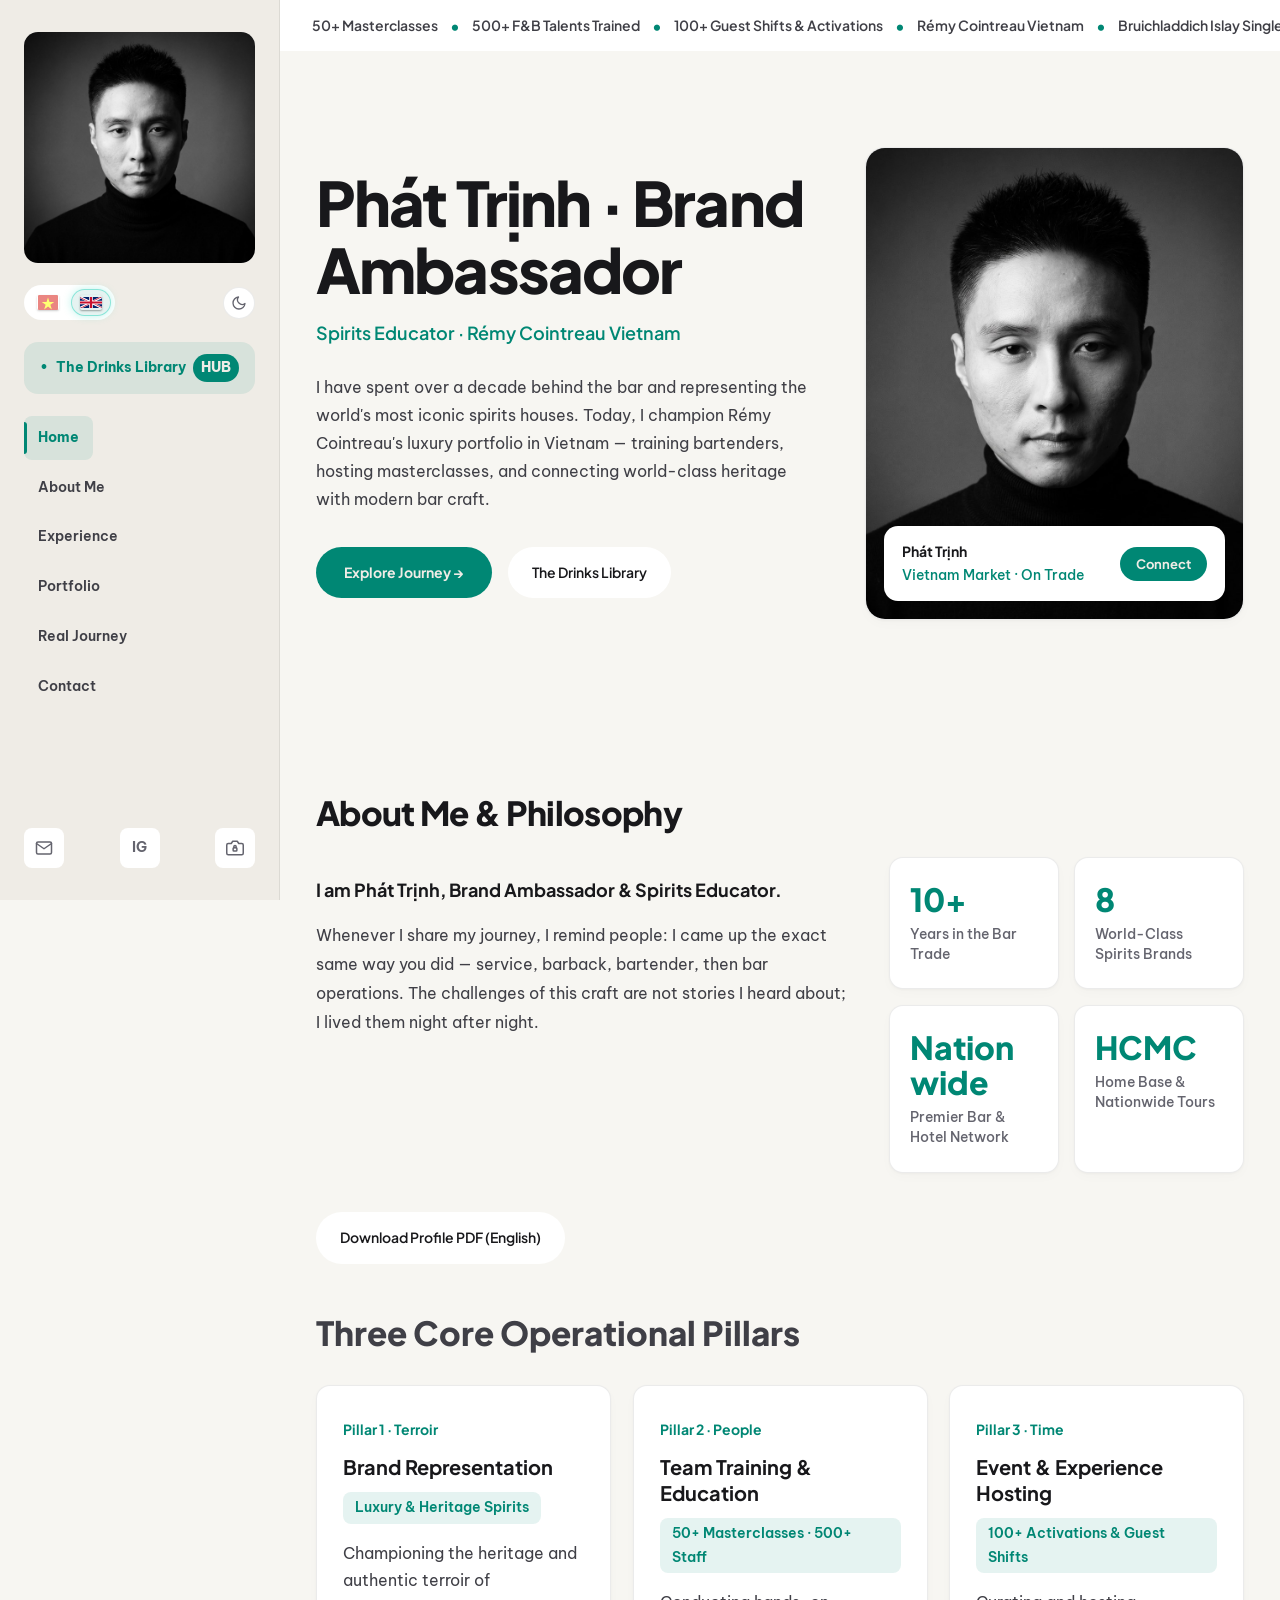
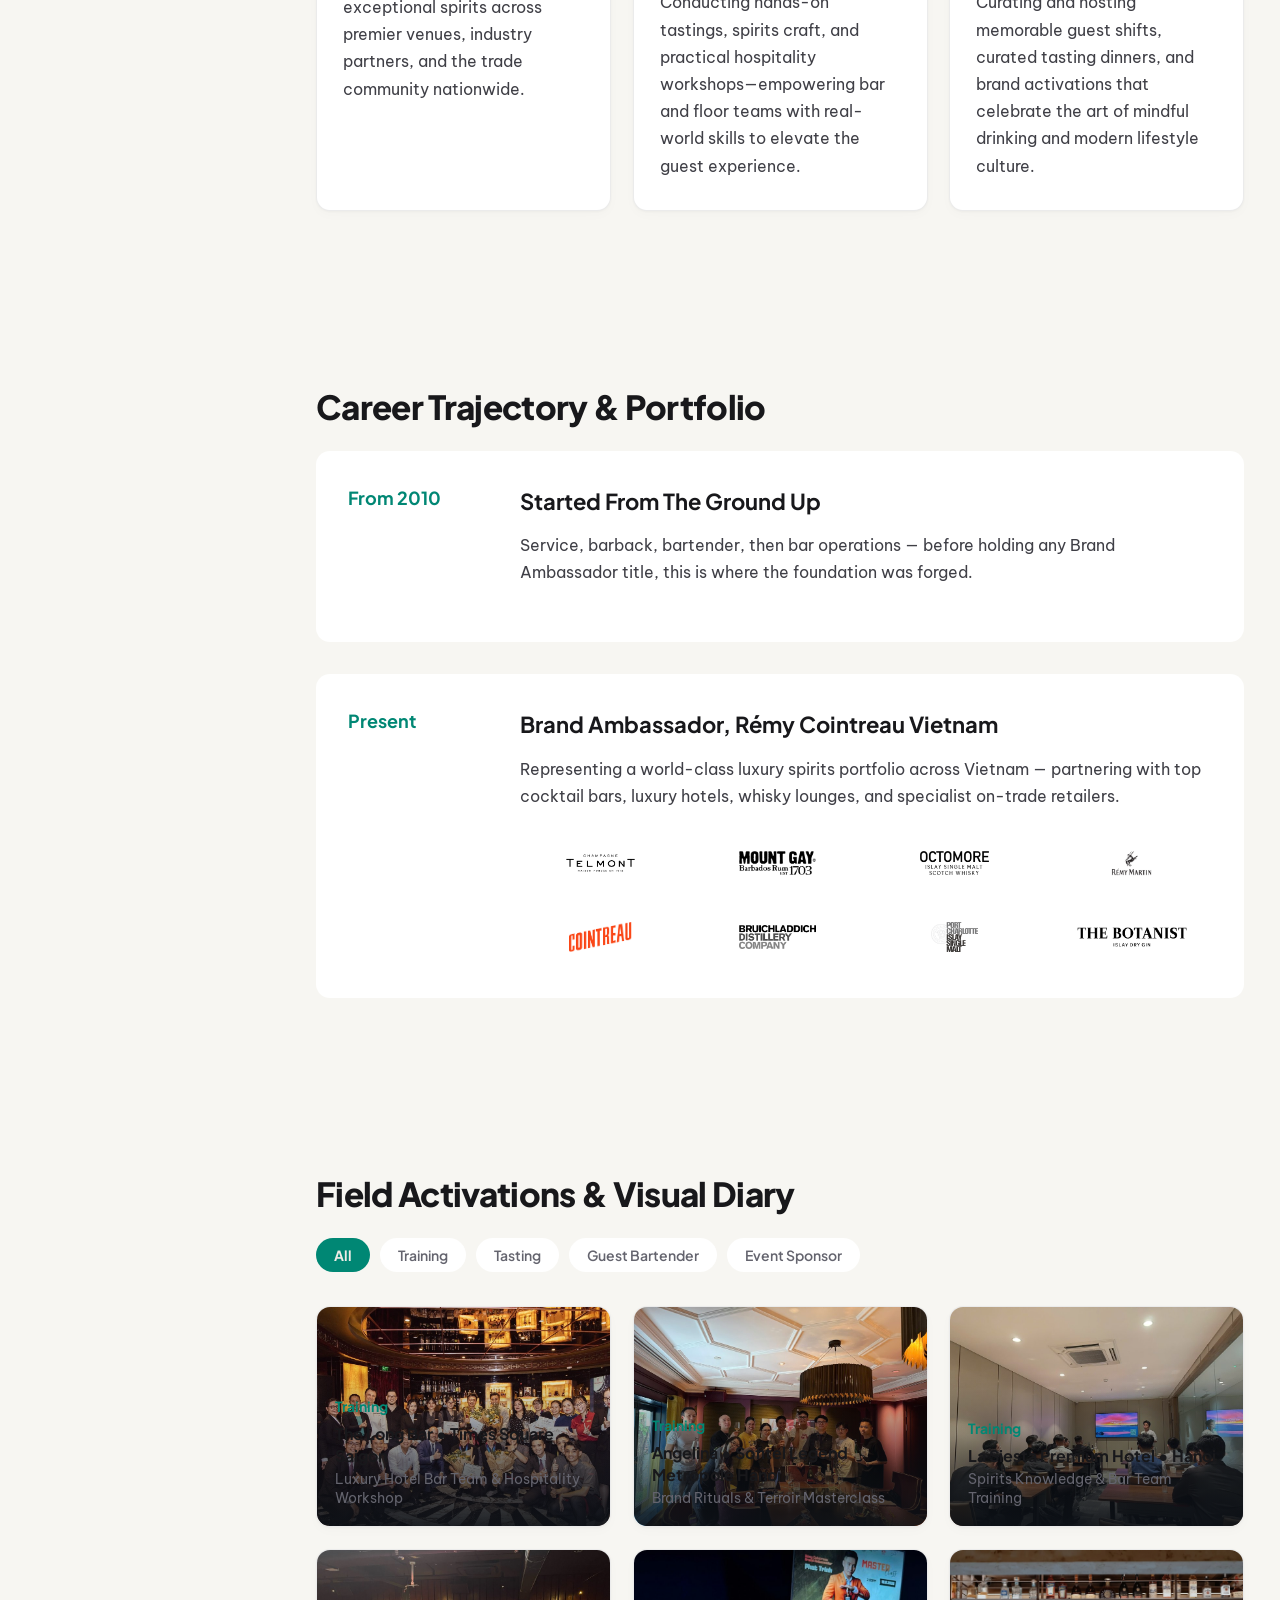
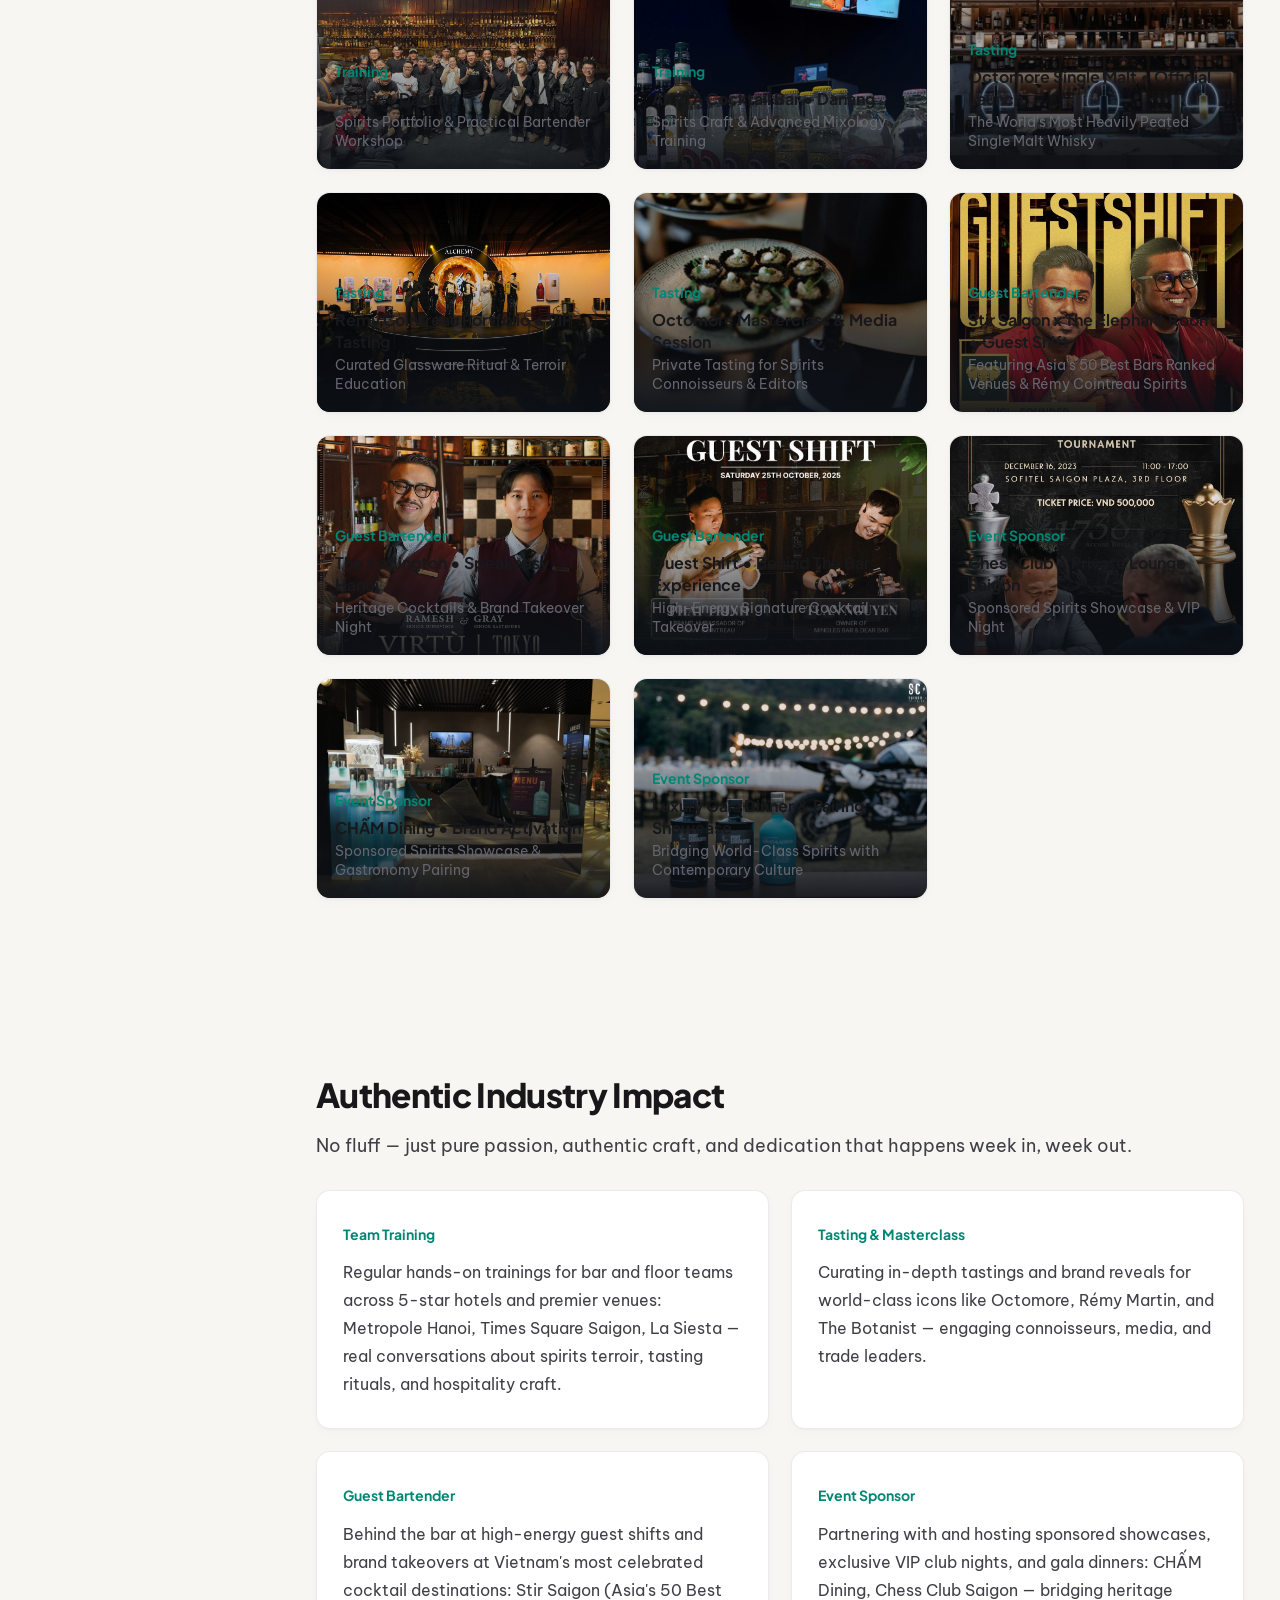
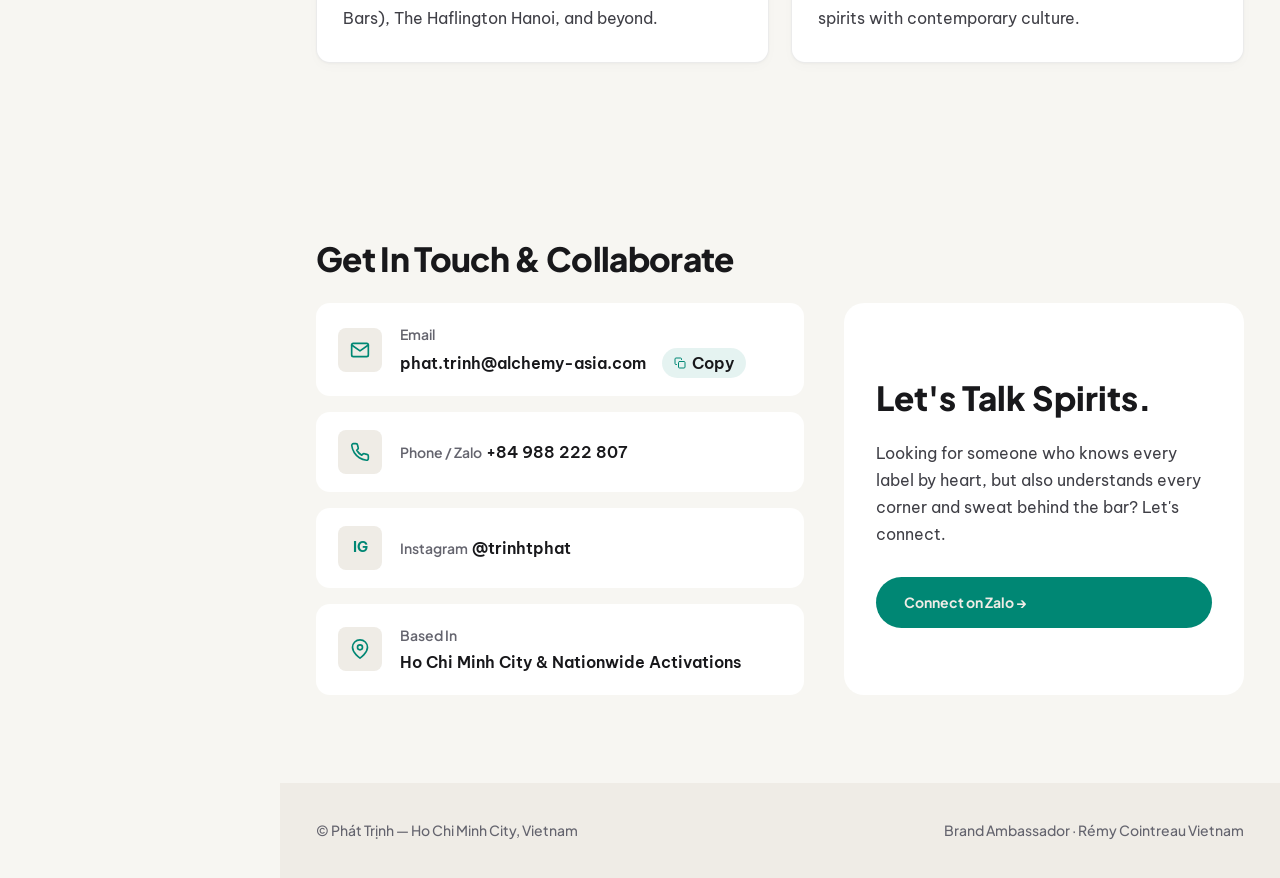
==== commit 0f034c4b: "feat: universal light/dark theme engine with OS preference and persistence" ====
--- a/index.html
+++ b/index.html
@@ -2,6 +2,19 @@
 <html lang="vi">
 <head>
   <meta charset="UTF-8">
+  <script>
+    (function() {
+      try {
+        var saved = localStorage.getItem('theme-pref');
+        if (saved === 'light' || saved === 'dark') {
+          document.documentElement.setAttribute('data-theme', saved);
+        } else {
+          var prefersDark = window.matchMedia && window.matchMedia('(prefers-color-scheme: dark)').matches;
+          document.documentElement.setAttribute('data-theme', prefersDark ? 'dark' : 'light');
+        }
+      } catch (e) {}
+    })();
+  </script>
   <meta name="viewport" content="width=device-width, initial-scale=1.0">
   <title>Phát Trịnh — Brand Ambassador &amp; Spirits Educator</title>
   <meta name="description" content="Portfolio of Phát Trịnh — Brand Ambassador & Spirits Educator representing Rémy Cointreau Heritage Spirits in Vietnam.">
@@ -50,7 +63,7 @@
   <link rel="preconnect" href="https://fonts.gstatic.com" crossorigin>
   <link href="https://fonts.googleapis.com/css2?family=Plus+Jakarta+Sans:wght@400;500;600;700;800;900&family=Be+Vietnam+Pro:wght@400;500;600;700&display=swap" rel="stylesheet">
   <style>
-  :root {
+  :root, :root[data-theme="dark"] {
     /* Concept 2: The Progressive Disruptor (Obsidian & Bruichladdich Aqua) */
     --bg-primary: #0D1117;
     --bg-deep: #070A0E;
@@ -66,6 +79,7 @@
     --aqua: #00D2B4;
     --aqua-hover: #00F0CF;
     --aqua-surface: rgba(0, 210, 180, 0.12);
+    --border-color: rgba(255, 255, 255, 0.08);
 
     --font-head: 'Plus Jakarta Sans', sans-serif;
     --font-body: 'Be Vietnam Pro', sans-serif;
@@ -83,6 +97,22 @@
     --radius-lg: 20px;
     --radius-pill: 9999px;
     --transition: all 0.24s cubic-bezier(0.16, 1, 0.3, 1);
+  }
+
+  :root[data-theme="light"] {
+    --bg-primary: #F7F6F2;
+    --bg-deep: #EFECE6;
+    --bg-surface: #FFFFFF;
+    --bg-surface-elevated: #EDEAE2;
+
+    --ink: #18181B;
+    --ink-secondary: #3F3F46;
+    --ink-muted: #64646E;
+
+    --aqua: #008774;
+    --aqua-hover: #00A890;
+    --aqua-surface: rgba(0, 135, 116, 0.10);
+    --border-color: rgba(0, 0, 0, 0.08);
   }
 
   *, *::before, *::after { box-sizing: border-box; }
@@ -238,6 +268,48 @@
     border-radius: 2px;
     box-shadow: 0 1px 2px rgba(0, 0, 0, 0.35);
     pointer-events: none;
+  }
+
+  /* Universal Theme Toggle Button */
+  .theme-toggle-btn {
+    display: inline-flex;
+    align-items: center;
+    justify-content: center;
+    width: 32px;
+    height: 32px;
+    border-radius: var(--radius-pill);
+    background: var(--bg-surface);
+    border: 1px solid var(--border-color);
+    color: var(--ink-muted);
+    cursor: pointer;
+    transition: var(--transition);
+    padding: 0;
+  }
+  .theme-toggle-btn:hover {
+    color: var(--aqua);
+    background: var(--bg-surface-elevated);
+    border-color: var(--aqua);
+  }
+  :root[data-theme="dark"] .theme-toggle-btn .theme-moon { display: none !important; }
+  :root[data-theme="dark"] .theme-toggle-btn .theme-sun { display: block !important; }
+  :root[data-theme="light"] .theme-toggle-btn .theme-sun { display: none !important; }
+  :root[data-theme="light"] .theme-toggle-btn .theme-moon { display: block !important; }
+
+  /* Light mode elevation polish (design-taste-frontend) */
+  :root[data-theme="light"] .stat-card,
+  :root[data-theme="light"] .pillar-card,
+  :root[data-theme="light"] .proof-card,
+  :root[data-theme="light"] .g-tile,
+  :root[data-theme="light"] .contact-card,
+  :root[data-theme="light"] .hero-portrait-card {
+    box-shadow: 0 1px 3px rgba(0, 0, 0, 0.04), 0 4px 12px rgba(0, 0, 0, 0.02);
+    border: 1px solid var(--border-color);
+  }
+  :root[data-theme="light"] .sidebar {
+    border-right: 1px solid var(--border-color);
+  }
+  :root[data-theme="light"] .mobile-topbar {
+    border-bottom: 1px solid var(--border-color);
   }
 
   /* Knowledge Hub Trigger in Sidebar (Solution A) */
@@ -1469,11 +1541,15 @@
       </div>
       <span class="mobile-topbar-brand">Phát Trịnh</span>
     </a>
-    <div class="mobile-topbar-right">
+    <div class="mobile-topbar-right" style="display: flex; align-items: center; gap: 8px;">
       <a href="library/index.html" class="mobile-hub-link" aria-label="The Drinks Library">
         <span class="mobile-hub-icon">🥃</span>
         <span class="mobile-hub-badge">HUB</span>
       </a>
+      <button type="button" class="theme-toggle-btn" aria-label="Toggle Light / Dark mode" title="Chuyển giao diện Sáng / Tối">
+        <svg class="theme-icon theme-sun" viewBox="0 0 24 24" width="16" height="16" fill="none" stroke="currentColor" stroke-width="2" stroke-linecap="round" stroke-linejoin="round" aria-hidden="true"><circle cx="12" cy="12" r="5"/><line x1="12" y1="1" x2="12" y2="3"/><line x1="12" y1="21" x2="12" y2="23"/><line x1="4.22" y1="4.22" x2="5.64" y2="5.64"/><line x1="18.36" y1="18.36" x2="19.78" y2="19.78"/><line x1="1" y1="12" x2="3" y2="12"/><line x1="21" y1="12" x2="23" y2="12"/><line x1="4.22" y1="19.78" x2="5.64" y2="18.36"/><line x1="18.36" y1="5.64" x2="19.78" y2="4.22"/></svg>
+        <svg class="theme-icon theme-moon" viewBox="0 0 24 24" width="16" height="16" fill="none" stroke="currentColor" stroke-width="2" stroke-linecap="round" stroke-linejoin="round" aria-hidden="true"><path d="M21 12.79A9 9 0 1 1 11.21 3 7 7 0 0 0 21 12.79z"/></svg>
+      </button>
       <div class="lang-toggle" role="group" aria-label="Language selection / Chọn ngôn ngữ">
         <button type="button" data-setlang="vi" class="active" aria-label="Tiếng Việt" title="Tiếng Việt" aria-pressed="true">
           <svg class="flag-icon" viewBox="0 0 640 480" width="22" height="15" aria-hidden="true"><rect width="640" height="480" fill="#da251d" rx="20"/><polygon fill="#ff0" points="320,80 367,225 520,225 396,315 443,460 320,370 197,460 244,315 120,225 273,225"/></svg>
@@ -1492,13 +1568,19 @@
         <img src="portrait.jpg" alt="Phát Trịnh" width="120" height="120" decoding="async">
       </div>
 
-      <!-- Language Toggle -->
-      <div class="lang-toggle" role="group" aria-label="Language selection / Chọn ngôn ngữ">
-        <button type="button" data-setlang="vi" class="active" aria-label="Tiếng Việt" title="Tiếng Việt" aria-pressed="true">
-          <svg class="flag-icon" viewBox="0 0 640 480" width="22" height="15" aria-hidden="true"><rect width="640" height="480" fill="#da251d" rx="20"/><polygon fill="#ff0" points="320,80 367,225 520,225 396,315 443,460 320,370 197,460 244,315 120,225 273,225"/></svg>
-        </button>
-        <button type="button" data-setlang="en" aria-label="English" title="English" aria-pressed="false">
-          <svg class="flag-icon" viewBox="0 0 60 30" width="22" height="15" aria-hidden="true"><clipPath id="uk-flag-s"><rect width="60" height="30" rx="3"/></clipPath><g clip-path="url(#uk-flag-s)"><clipPath id="s-s"><path d="M0,0 v30 h60 v-30 z"/></clipPath><clipPath id="t-s"><path d="M30,15 h30 v15 z v15 h-30 z h-30 v-15 z v-15 h30 z"/></clipPath><g clip-path="url(#s-s)"><path d="M0,0 v30 h60 v-30 z" fill="#012169"/><path d="M0,0 L60,30 M60,0 L0,30" stroke="#fff" stroke-width="6"/><path d="M0,0 L60,30 M60,0 L0,30" clip-path="url(#t-s)" stroke="#C8102E" stroke-width="4"/><path d="M30,0 v30 M0,15 h60" stroke="#fff" stroke-width="10"/><path d="M30,0 v30 M0,15 h60" stroke="#C8102E" stroke-width="6"/></g></g></svg>
+      <!-- Controls: Language & Theme Switcher -->
+      <div style="display: flex; align-items: center; justify-content: space-between; gap: 8px;">
+        <div class="lang-toggle" role="group" aria-label="Language selection / Chọn ngôn ngữ">
+          <button type="button" data-setlang="vi" class="active" aria-label="Tiếng Việt" title="Tiếng Việt" aria-pressed="true">
+            <svg class="flag-icon" viewBox="0 0 640 480" width="22" height="15" aria-hidden="true"><rect width="640" height="480" fill="#da251d" rx="20"/><polygon fill="#ff0" points="320,80 367,225 520,225 396,315 443,460 320,370 197,460 244,315 120,225 273,225"/></svg>
+          </button>
+          <button type="button" data-setlang="en" aria-label="English" title="English" aria-pressed="false">
+            <svg class="flag-icon" viewBox="0 0 60 30" width="22" height="15" aria-hidden="true"><clipPath id="uk-flag-s"><rect width="60" height="30" rx="3"/></clipPath><g clip-path="url(#uk-flag-s)"><clipPath id="s-s"><path d="M0,0 v30 h60 v-30 z"/></clipPath><clipPath id="t-s"><path d="M30,15 h30 v15 z v15 h-30 z h-30 v-15 z v-15 h30 z"/></clipPath><g clip-path="url(#s-s)"><path d="M0,0 v30 h60 v-30 z" fill="#012169"/><path d="M0,0 L60,30 M60,0 L0,30" stroke="#fff" stroke-width="6"/><path d="M0,0 L60,30 M60,0 L0,30" clip-path="url(#t-s)" stroke="#C8102E" stroke-width="4"/><path d="M30,0 v30 M0,15 h60" stroke="#fff" stroke-width="10"/><path d="M30,0 v30 M0,15 h60" stroke="#C8102E" stroke-width="6"/></g></g></svg>
+          </button>
+        </div>
+        <button type="button" class="theme-toggle-btn" aria-label="Toggle Light / Dark mode" title="Chuyển giao diện Sáng / Tối">
+          <svg class="theme-icon theme-sun" viewBox="0 0 24 24" width="16" height="16" fill="none" stroke="currentColor" stroke-width="2" stroke-linecap="round" stroke-linejoin="round" aria-hidden="true"><circle cx="12" cy="12" r="5"/><line x1="12" y1="1" x2="12" y2="3"/><line x1="12" y1="21" x2="12" y2="23"/><line x1="4.22" y1="4.22" x2="5.64" y2="5.64"/><line x1="18.36" y1="18.36" x2="19.78" y2="19.78"/><line x1="1" y1="12" x2="3" y2="12"/><line x1="21" y1="12" x2="23" y2="12"/><line x1="4.22" y1="19.78" x2="5.64" y2="18.36"/><line x1="18.36" y1="5.64" x2="19.78" y2="4.22"/></svg>
+          <svg class="theme-icon theme-moon" viewBox="0 0 24 24" width="16" height="16" fill="none" stroke="currentColor" stroke-width="2" stroke-linecap="round" stroke-linejoin="round" aria-hidden="true"><path d="M21 12.79A9 9 0 1 1 11.21 3 7 7 0 0 0 21 12.79z"/></svg>
         </button>
       </div>
 
@@ -2155,6 +2237,17 @@
   var initial = 'en';
   try { initial = localStorage.getItem('bio-lang') || 'en'; } catch(e) {}
   setLang(initial);
+
+  // Universal Theme Switcher (Sync with localStorage and system pref)
+  function toggleTheme() {
+    var cur = document.documentElement.getAttribute('data-theme') || 'dark';
+    var next = cur === 'dark' ? 'light' : 'dark';
+    document.documentElement.setAttribute('data-theme', next);
+    try { localStorage.setItem('theme-pref', next); } catch(e) {}
+  }
+  document.querySelectorAll('.theme-toggle-btn').forEach(function(btn){
+    btn.addEventListener('click', toggleTheme);
+  });
 
   // Portfolio 3-Pillar Filter (Training, Guest Bartender, Event Sponsor)
   var filterButtons = document.querySelectorAll('.filters button');
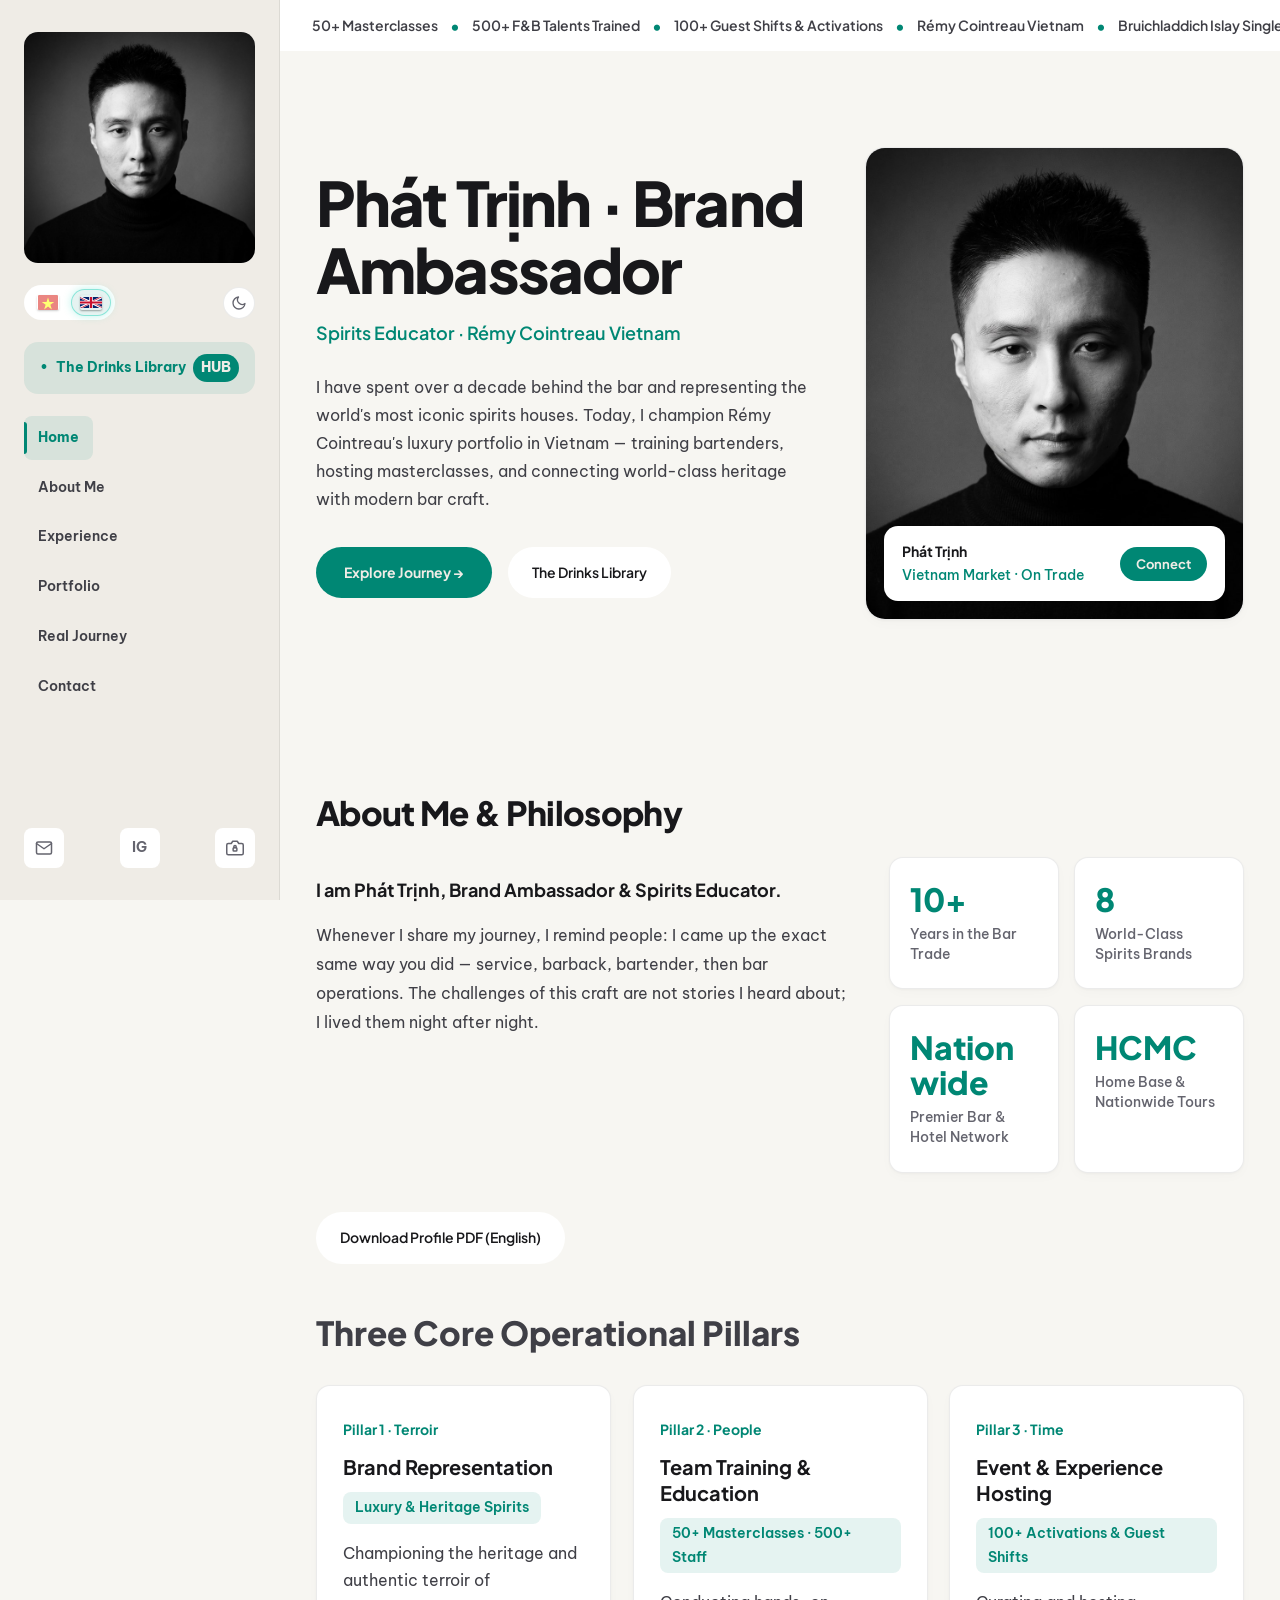
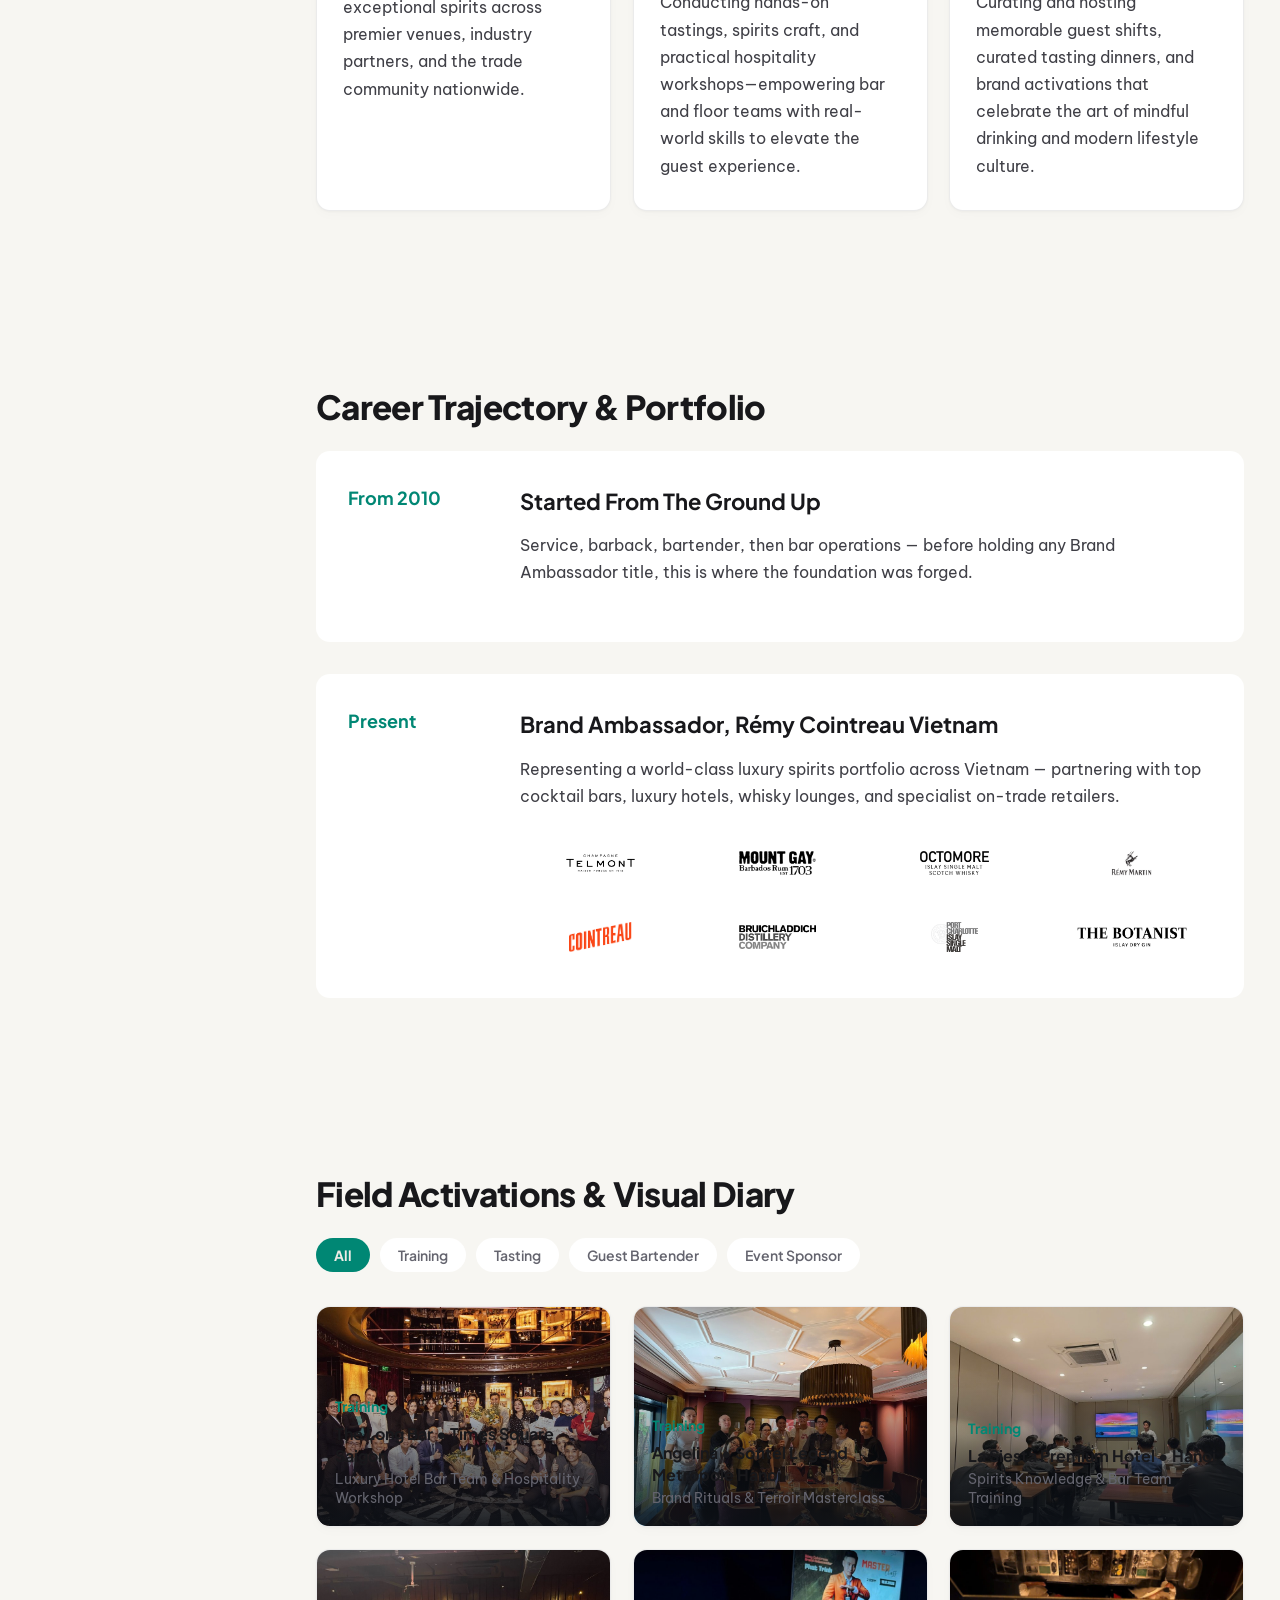
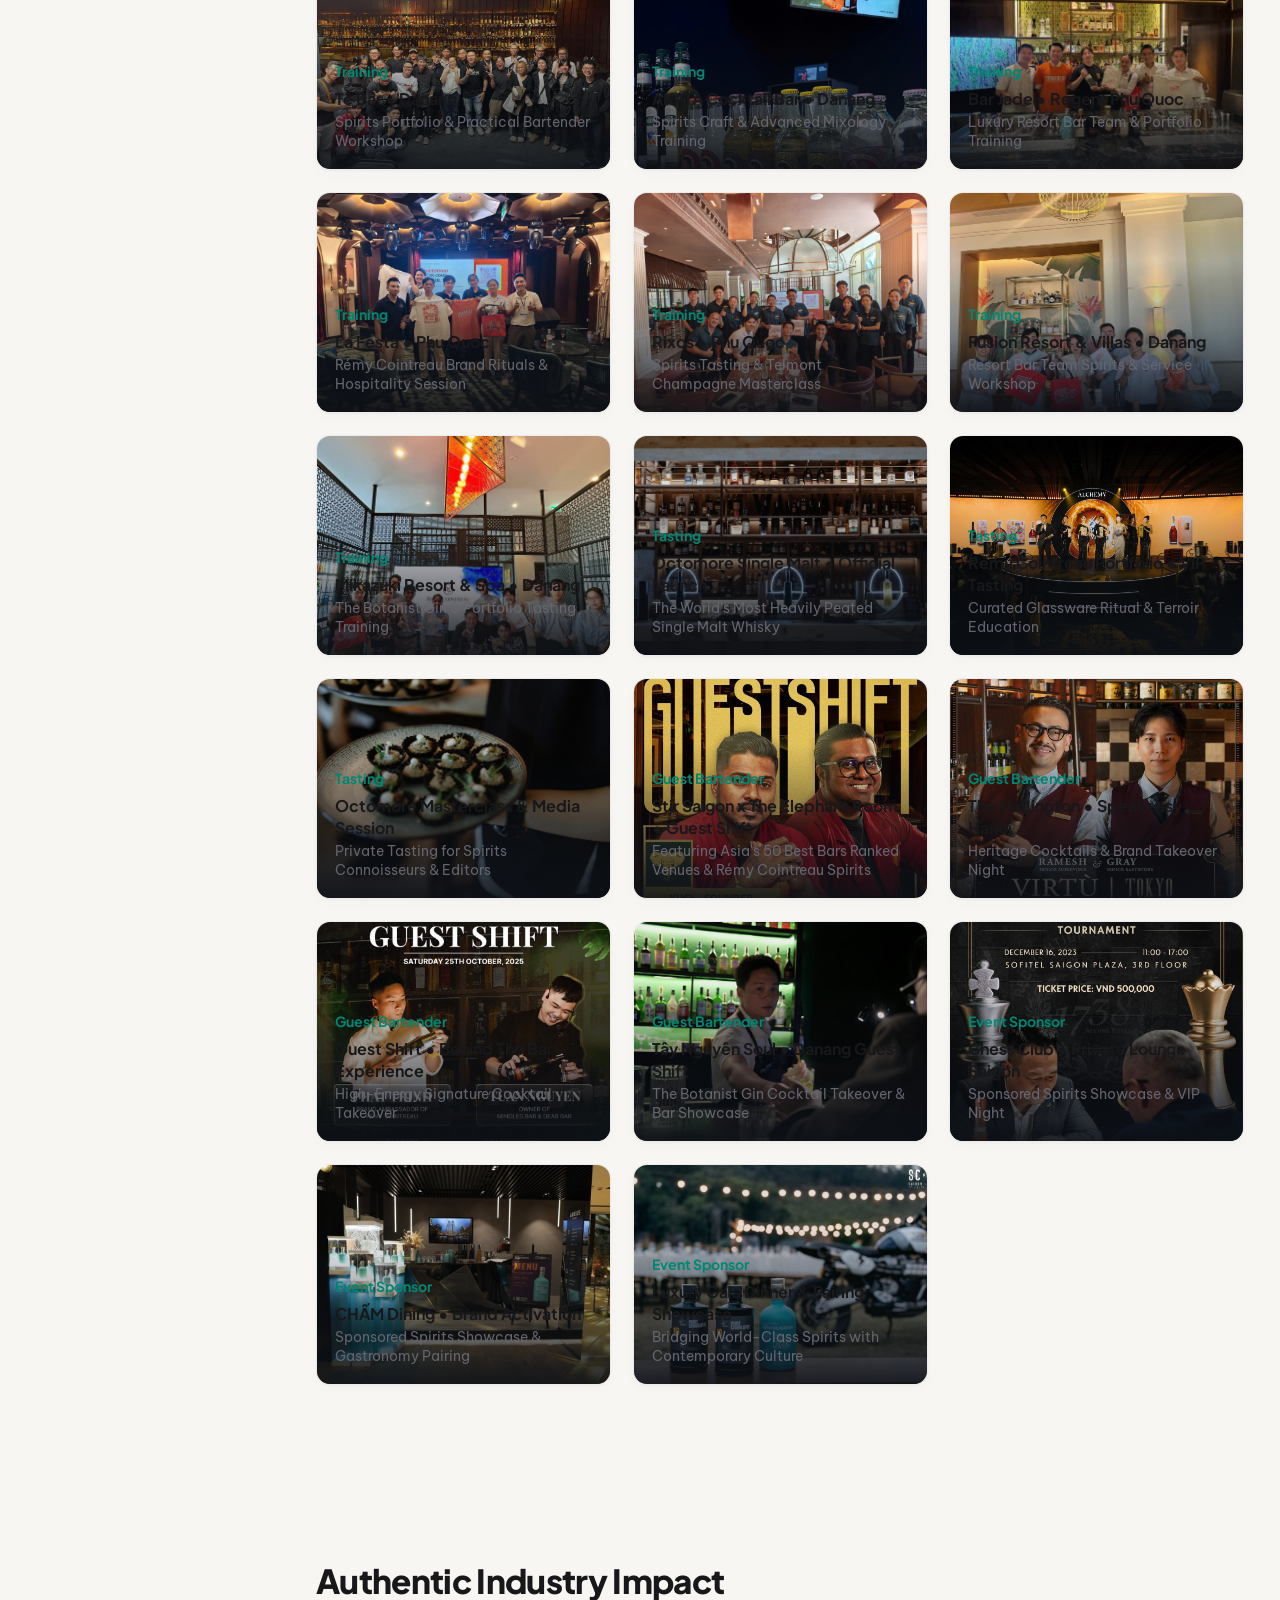
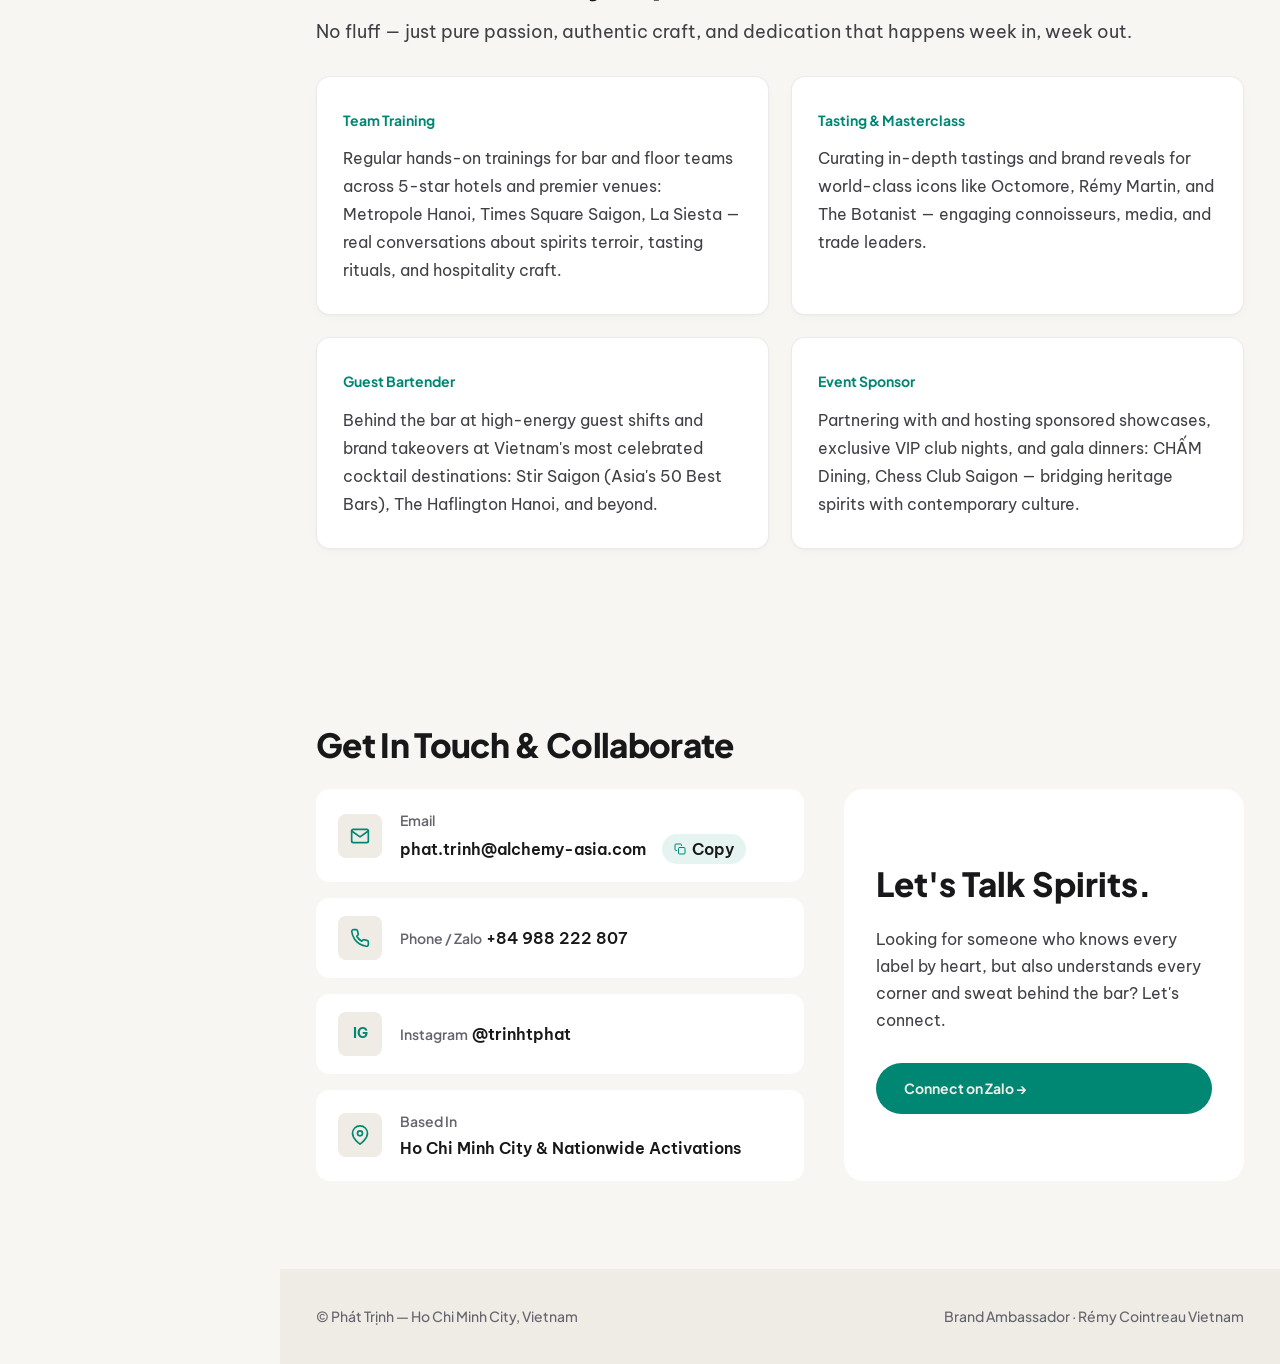
==== commit 891fb0f3: "feat(portfolio): add Phu Quoc, Da Nang trainings and Tay Nguyen Soul guest shift photos" ====
--- a/index.html
+++ b/index.html
@@ -1900,6 +1900,66 @@
                 <span class="sublbl" data-lang="vi">Đào tạo Nghi thức Nếm thử &amp; Kỹ năng Pha chế</span>
               </div>
             </div>
+            <!-- TRAINING 6 -->
+            <div class="g-tile" data-depth-card data-category="training">
+              <img src="img/training-regent-pq.jpg" alt="Bar Jade Regent Phu Quoc Training" loading="lazy">
+              <div class="g-overlay">
+                <span class="cat" data-lang="en">Training</span>
+                <span class="cat" data-lang="vi">Đào tạo</span>
+                <span class="lbl" data-lang="en">Bar Jade • Regent Phu Quoc</span>
+                <span class="lbl" data-lang="vi">Bar Jade • Regent Phú Quốc</span>
+                <span class="sublbl" data-lang="en">Luxury Resort Bar Team &amp; Portfolio Training</span>
+                <span class="sublbl" data-lang="vi">Đào tạo Kiến thức Rượu &amp; Đội ngũ Bar Resort 5 Sao</span>
+              </div>
+            </div>
+            <!-- TRAINING 7 -->
+            <div class="g-tile" data-depth-card data-category="training">
+              <img src="img/training-lafesta-pq.jpg" alt="La Festa Phu Quoc Curio Collection Training" loading="lazy">
+              <div class="g-overlay">
+                <span class="cat" data-lang="en">Training</span>
+                <span class="cat" data-lang="vi">Đào tạo</span>
+                <span class="lbl" data-lang="en">La Festa • Phu Quoc</span>
+                <span class="lbl" data-lang="vi">La Festa • Phú Quốc</span>
+                <span class="sublbl" data-lang="en">Rémy Cointreau Brand Rituals &amp; Hospitality Session</span>
+                <span class="sublbl" data-lang="vi">Đào tạo Thương hiệu Rémy Cointreau &amp; Nghi thức Phục vụ</span>
+              </div>
+            </div>
+            <!-- TRAINING 8 -->
+            <div class="g-tile" data-depth-card data-category="training">
+              <img src="img/training-rixos-pq.jpg" alt="Rixos Phu Quoc Resort Bar Training" loading="lazy">
+              <div class="g-overlay">
+                <span class="cat" data-lang="en">Training</span>
+                <span class="cat" data-lang="vi">Đào tạo</span>
+                <span class="lbl" data-lang="en">Rixos • Phu Quoc</span>
+                <span class="lbl" data-lang="vi">Rixos • Phú Quốc</span>
+                <span class="sublbl" data-lang="en">Spirits Tasting &amp; Telmont Champagne Masterclass</span>
+                <span class="sublbl" data-lang="vi">Đào tạo Nếm thử Danh mục Rượu &amp; Champagne Telmont</span>
+              </div>
+            </div>
+            <!-- TRAINING 9 -->
+            <div class="g-tile" data-depth-card data-category="training">
+              <img src="img/training-fusion-dn.jpg" alt="Fusion Resort and Villas Danang Training" loading="lazy">
+              <div class="g-overlay">
+                <span class="cat" data-lang="en">Training</span>
+                <span class="cat" data-lang="vi">Đào tạo</span>
+                <span class="lbl" data-lang="en">Fusion Resort &amp; Villas • Danang</span>
+                <span class="lbl" data-lang="vi">Fusion Resort &amp; Villas • Đà Nẵng</span>
+                <span class="sublbl" data-lang="en">Resort Bar Team Spirits &amp; Service Workshop</span>
+                <span class="sublbl" data-lang="vi">Workshop Kiến thức Rượu &amp; Phục vụ Đội ngũ Resort</span>
+              </div>
+            </div>
+            <!-- TRAINING 10 -->
+            <div class="g-tile" data-depth-card data-category="training">
+              <img src="img/training-mikazuki-dn.jpg" alt="Mikazuki Japanese Resorts and Spa Danang Training" loading="lazy">
+              <div class="g-overlay">
+                <span class="cat" data-lang="en">Training</span>
+                <span class="cat" data-lang="vi">Đào tạo</span>
+                <span class="lbl" data-lang="en">Mikazuki Resort &amp; Spa • Danang</span>
+                <span class="lbl" data-lang="vi">Mikazuki Resort &amp; Spa • Đà Nẵng</span>
+                <span class="sublbl" data-lang="en">The Botanist Gin &amp; Portfolio Tasting Training</span>
+                <span class="sublbl" data-lang="vi">Đào tạo Nếm thử The Botanist Gin &amp; Danh mục Di sản</span>
+              </div>
+            </div>
             <!-- TASTING 1 -->
             <div class="g-tile" data-depth-card data-category="tasting">
               <img src="img/tasting-octomore-1.jpg" alt="Octomore Single Malt Official Launch" loading="lazy">
@@ -1970,6 +2030,18 @@
                 <span class="lbl" data-lang="vi">Guest Shift • Trải nghiệm Sau Quầy Bar</span>
                 <span class="sublbl" data-lang="en">High-Energy Signature Cocktail Takeover</span>
                 <span class="sublbl" data-lang="vi">Đứng Quầy &amp; Trình Diễn Signature Cocktails</span>
+              </div>
+            </div>
+            <!-- GUEST BARTENDER 4 -->
+            <div class="g-tile" data-depth-card data-category="guest">
+              <img src="img/guest-taynguyensoul.jpg" alt="Tay Nguyen Soul Danang Guest Shift" loading="lazy">
+              <div class="g-overlay">
+                <span class="cat" data-lang="en">Guest Bartender</span>
+                <span class="cat" data-lang="vi">Guest Shift</span>
+                <span class="lbl" data-lang="en">Tây Nguyên Soul • Danang Guest Shift</span>
+                <span class="lbl" data-lang="vi">Tây Nguyên Soul • Guest Shift Đà Nẵng</span>
+                <span class="sublbl" data-lang="en">The Botanist Gin Cocktail Takeover &amp; Bar Showcase</span>
+                <span class="sublbl" data-lang="vi">Đêm Tiệc Guest Shift &amp; Signature Cocktails The Botanist</span>
               </div>
             </div>
             <!-- EVENT SPONSOR 1 -->
